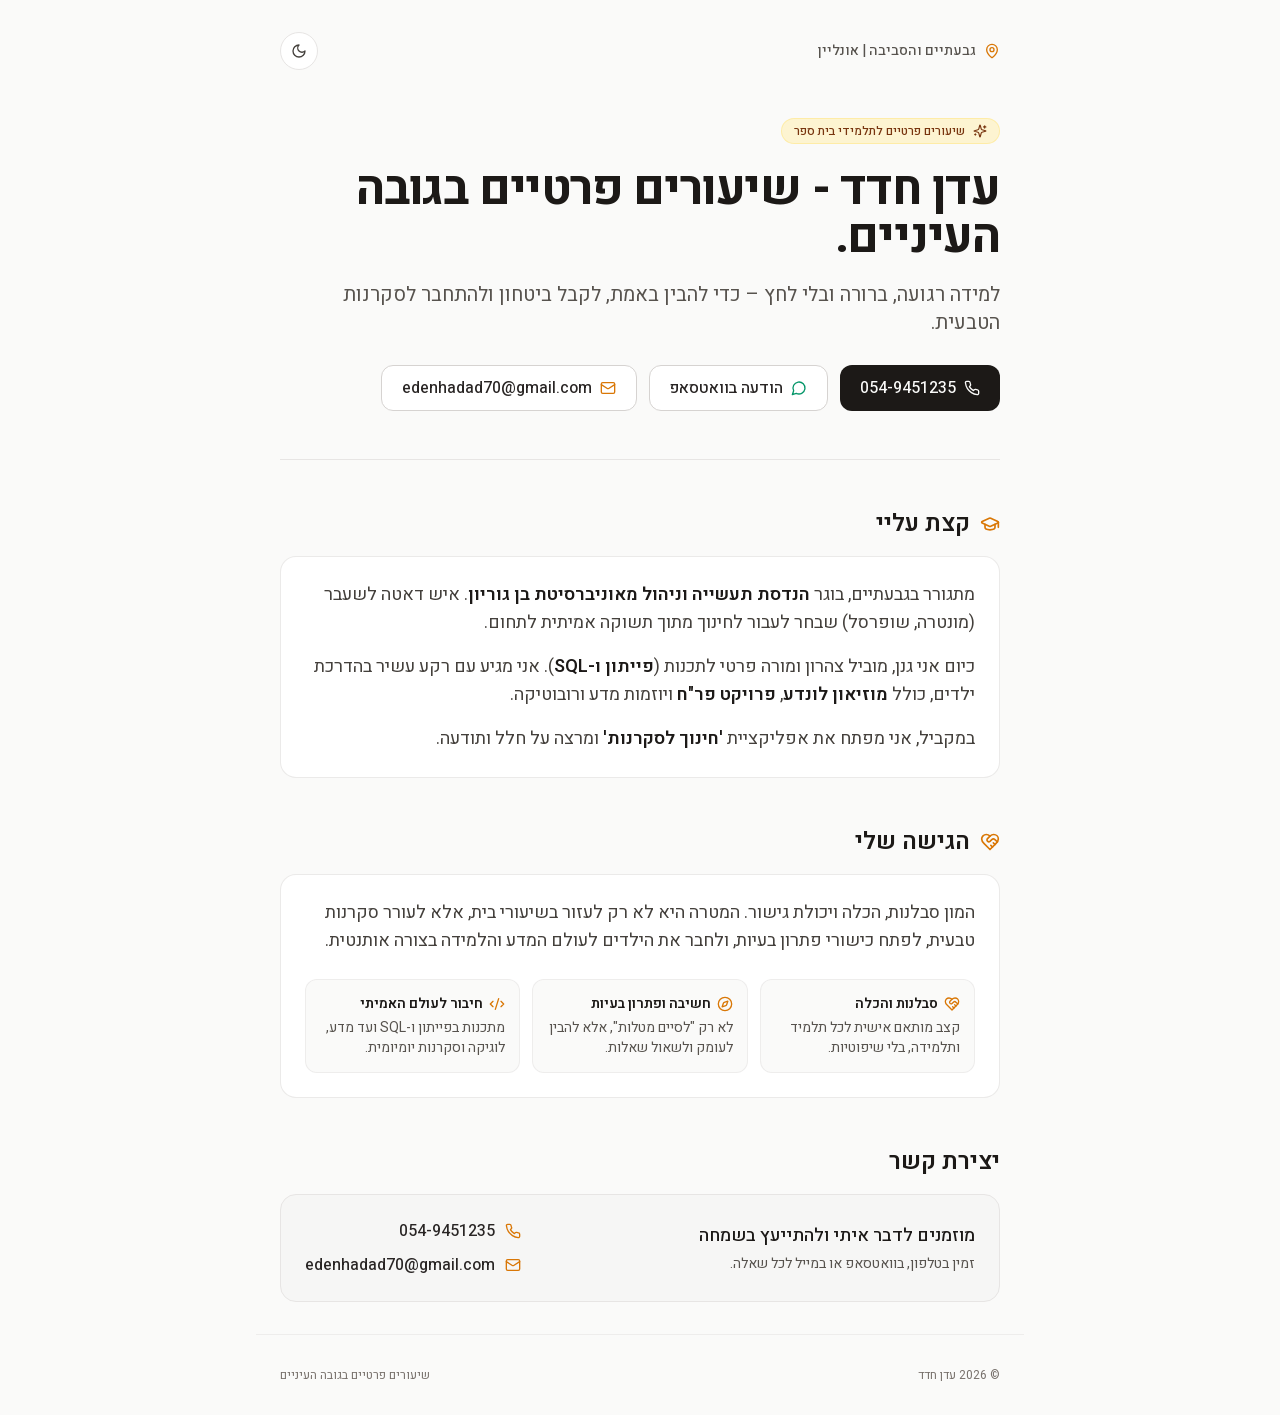
==== tutor/index.html @ b0db3e64 "Add /tutor landing page (Next.js static export)" ====
<!DOCTYPE html><!--t7VUq6gGeKQVEdgC3VIOf--><html lang="he" dir="rtl"><head><meta charSet="utf-8"/><meta name="viewport" content="width=device-width, initial-scale=1"/><link rel="stylesheet" href="/tutor/_next/static/css/bcd28d3bfe51a896.css" data-precedence="next"/><link rel="preload" as="script" fetchPriority="low" href="/tutor/_next/static/chunks/webpack-3db2ac2fe68a9051.js"/><script src="/tutor/_next/static/chunks/4bd1b696-c023c6e3521b1417.js" async=""></script><script src="/tutor/_next/static/chunks/255-ad8b42344f25699b.js" async=""></script><script src="/tutor/_next/static/chunks/main-app-fbf6844291fcf79f.js" async=""></script><script src="/tutor/_next/static/chunks/app/page-102d5945412e8c1e.js" async=""></script><title>עדן חדד - שיעורים פרטיים בגובה העיניים</title><meta name="description" content="שיעורים פרטיים לתלמידי בית ספר בגבעתיים והסביבה. תכנות (פייתון ו-SQL), מתמטיקה ומדעים - עם המון סבלנות, הכלה וחיבור לסקרנות טבעית."/><script>
              (function() {
                try {
                  var saved = localStorage.getItem('theme');
                  var prefersDark = window.matchMedia('(prefers-color-scheme: dark)').matches;
                  if (saved === 'dark' || (!saved && prefersDark)) {
                    document.documentElement.classList.add('dark');
                  } else {
                    document.documentElement.classList.remove('dark');
                  }
                } catch (e) {}
              })();
            </script><script src="/tutor/_next/static/chunks/polyfills-42372ed130431b0a.js" noModule=""></script></head><body class="__className_72557f bg-stone-50 text-stone-900 dark:bg-zinc-950 dark:text-zinc-100 antialiased transition-colors duration-200 selection:bg-amber-200 dark:selection:bg-amber-900"><div hidden=""><!--$--><!--/$--></div><div class="min-h-screen flex flex-col justify-between"><header class="w-full max-w-3xl mx-auto px-6 pt-8 pb-4 flex items-center justify-between"><div class="flex items-center gap-2 text-sm font-medium text-stone-600 dark:text-zinc-400"><svg xmlns="http://www.w3.org/2000/svg" width="24" height="24" viewBox="0 0 24 24" fill="none" stroke="currentColor" stroke-width="2" stroke-linecap="round" stroke-linejoin="round" class="lucide lucide-map-pin w-4 h-4 text-amber-600 dark:text-amber-400 shrink-0"><path d="M20 10c0 4.993-5.539 10.193-7.399 11.799a1 1 0 0 1-1.202 0C9.539 20.193 4 14.993 4 10a8 8 0 0 1 16 0"></path><circle cx="12" cy="10" r="3"></circle></svg><span>גבעתיים והסביבה | אונליין</span></div><button aria-label="החלפת ערכת נושא" class="p-2.5 rounded-full border border-stone-200 dark:border-zinc-800 bg-white dark:bg-zinc-900 text-stone-700 dark:text-zinc-300 hover:bg-stone-100 dark:hover:bg-zinc-800 transition-colors"><svg xmlns="http://www.w3.org/2000/svg" width="24" height="24" viewBox="0 0 24 24" fill="none" stroke="currentColor" stroke-width="2" stroke-linecap="round" stroke-linejoin="round" class="lucide lucide-moon w-4 h-4"><path d="M12 3a6 6 0 0 0 9 9 9 9 0 1 1-9-9Z"></path></svg></button></header><main class="w-full max-w-3xl mx-auto px-6 py-8 space-y-12"><section class="space-y-5"><div class="inline-flex items-center gap-2 px-3 py-1 rounded-full text-xs font-medium bg-amber-100/80 text-amber-900 dark:bg-amber-950/60 dark:text-amber-300 border border-amber-200/60 dark:border-amber-800/50"><svg xmlns="http://www.w3.org/2000/svg" width="24" height="24" viewBox="0 0 24 24" fill="none" stroke="currentColor" stroke-width="2" stroke-linecap="round" stroke-linejoin="round" class="lucide lucide-sparkles w-3.5 h-3.5"><path d="M9.937 15.5A2 2 0 0 0 8.5 14.063l-6.135-1.582a.5.5 0 0 1 0-.962L8.5 9.936A2 2 0 0 0 9.937 8.5l1.582-6.135a.5.5 0 0 1 .963 0L14.063 8.5A2 2 0 0 0 15.5 9.937l6.135 1.581a.5.5 0 0 1 0 .964L15.5 14.063a2 2 0 0 0-1.437 1.437l-1.582 6.135a.5.5 0 0 1-.963 0z"></path><path d="M20 3v4"></path><path d="M22 5h-4"></path><path d="M4 17v2"></path><path d="M5 18H3"></path></svg><span>שיעורים פרטיים לתלמידי בית ספר</span></div><h1 class="text-3xl sm:text-5xl font-bold tracking-tight text-stone-900 dark:text-zinc-50 leading-tight">עדן חדד - שיעורים פרטיים בגובה העיניים.</h1><p class="text-lg sm:text-xl text-stone-600 dark:text-zinc-400 leading-relaxed max-w-2xl">למידה רגועה, ברורה ובלי לחץ – כדי להבין באמת, לקבל ביטחון ולהתחבר לסקרנות הטבעית.</p><div class="pt-2 flex flex-wrap gap-3"><a href="tel:054-9451235" class="inline-flex items-center gap-2 px-5 py-2.5 rounded-xl font-medium bg-stone-900 text-stone-50 hover:bg-stone-800 dark:bg-zinc-100 dark:text-zinc-900 dark:hover:bg-white transition-colors"><svg xmlns="http://www.w3.org/2000/svg" width="24" height="24" viewBox="0 0 24 24" fill="none" stroke="currentColor" stroke-width="2" stroke-linecap="round" stroke-linejoin="round" class="lucide lucide-phone w-4 h-4"><path d="M22 16.92v3a2 2 0 0 1-2.18 2 19.79 19.79 0 0 1-8.63-3.07 19.5 19.5 0 0 1-6-6 19.79 19.79 0 0 1-3.07-8.67A2 2 0 0 1 4.11 2h3a2 2 0 0 1 2 1.72 12.84 12.84 0 0 0 .7 2.81 2 2 0 0 1-.45 2.11L8.09 9.91a16 16 0 0 0 6 6l1.27-1.27a2 2 0 0 1 2.11-.45 12.84 12.84 0 0 0 2.81.7A2 2 0 0 1 22 16.92z"></path></svg><span>054-9451235</span></a><a href="https://wa.me/972549451235" target="_blank" rel="noopener noreferrer" class="inline-flex items-center gap-2 px-5 py-2.5 rounded-xl font-medium border border-stone-300 dark:border-zinc-800 bg-white dark:bg-zinc-900 text-stone-800 dark:text-zinc-200 hover:bg-stone-100 dark:hover:bg-zinc-800/80 transition-colors"><svg xmlns="http://www.w3.org/2000/svg" width="24" height="24" viewBox="0 0 24 24" fill="none" stroke="currentColor" stroke-width="2" stroke-linecap="round" stroke-linejoin="round" class="lucide lucide-message-circle w-4 h-4 text-emerald-600 dark:text-emerald-400"><path d="M7.9 20A9 9 0 1 0 4 16.1L2 22Z"></path></svg><span>הודעה בוואטסאפ</span></a><a href="mailto:edenhadad70@gmail.com" class="inline-flex items-center gap-2 px-5 py-2.5 rounded-xl font-medium border border-stone-300 dark:border-zinc-800 bg-white dark:bg-zinc-900 text-stone-800 dark:text-zinc-200 hover:bg-stone-100 dark:hover:bg-zinc-800/80 transition-colors"><svg xmlns="http://www.w3.org/2000/svg" width="24" height="24" viewBox="0 0 24 24" fill="none" stroke="currentColor" stroke-width="2" stroke-linecap="round" stroke-linejoin="round" class="lucide lucide-mail w-4 h-4 text-amber-600 dark:text-amber-400"><rect width="20" height="16" x="2" y="4" rx="2"></rect><path d="m22 7-8.97 5.7a1.94 1.94 0 0 1-2.06 0L2 7"></path></svg><span>edenhadad70@gmail.com</span></a></div></section><hr class="border-stone-200 dark:border-zinc-800/80"/><section class="space-y-4"><h2 class="text-xl sm:text-2xl font-semibold text-stone-900 dark:text-zinc-100 flex items-center gap-2.5"><svg xmlns="http://www.w3.org/2000/svg" width="24" height="24" viewBox="0 0 24 24" fill="none" stroke="currentColor" stroke-width="2" stroke-linecap="round" stroke-linejoin="round" class="lucide lucide-graduation-cap w-5 h-5 text-amber-600 dark:text-amber-400 shrink-0"><path d="M21.42 10.922a1 1 0 0 0-.019-1.838L12.83 5.18a2 2 0 0 0-1.66 0L2.6 9.08a1 1 0 0 0 0 1.832l8.57 3.908a2 2 0 0 0 1.66 0z"></path><path d="M22 10v6"></path><path d="M6 12.5V16a6 3 0 0 0 12 0v-3.5"></path></svg><span>קצת עליי</span></h2><div class="p-6 rounded-2xl bg-white dark:bg-zinc-900/70 border border-stone-200/80 dark:border-zinc-800/80 space-y-4 text-base sm:text-lg text-stone-700 dark:text-zinc-300 leading-relaxed"><p>מתגורר בגבעתיים, בוגר<!-- --> <strong class="font-semibold text-stone-900 dark:text-zinc-100">הנדסת תעשייה וניהול מאוניברסיטת בן גוריון</strong>. איש דאטה לשעבר (מונטרה, שופרסל) שבחר לעבור לחינוך מתוך תשוקה אמיתית לתחום.</p><p>כיום אני גנן, מוביל צהרון ומורה פרטי לתכנות (<strong class="font-semibold text-stone-900 dark:text-zinc-100">פייתון ו-SQL</strong>). אני מגיע עם רקע עשיר בהדרכת ילדים, כולל<!-- --> <strong class="font-semibold text-stone-900 dark:text-zinc-100">מוזיאון לונדע</strong>,<!-- --> <strong class="font-semibold text-stone-900 dark:text-zinc-100">פרויקט פר&quot;ח</strong> <!-- -->ויוזמות מדע ורובוטיקה.</p><p>במקביל, אני מפתח את אפליקציית<!-- --> <strong class="font-semibold text-stone-900 dark:text-zinc-100">&#x27;חינוך לסקרנות&#x27;</strong> <!-- -->ומרצה על חלל ותודעה.</p></div></section><section class="space-y-4"><h2 class="text-xl sm:text-2xl font-semibold text-stone-900 dark:text-zinc-100 flex items-center gap-2.5"><svg xmlns="http://www.w3.org/2000/svg" width="24" height="24" viewBox="0 0 24 24" fill="none" stroke="currentColor" stroke-width="2" stroke-linecap="round" stroke-linejoin="round" class="lucide lucide-heart-handshake w-5 h-5 text-amber-600 dark:text-amber-400 shrink-0"><path d="M19 14c1.49-1.46 3-3.21 3-5.5A5.5 5.5 0 0 0 16.5 3c-1.76 0-3 .5-4.5 2-1.5-1.5-2.74-2-4.5-2A5.5 5.5 0 0 0 2 8.5c0 2.3 1.5 4.05 3 5.5l7 7Z"></path><path d="M12 5 9.04 7.96a2.17 2.17 0 0 0 0 3.08c.82.82 2.13.85 3 .07l2.07-1.9a2.82 2.82 0 0 1 3.79 0l2.96 2.66"></path><path d="m18 15-2-2"></path><path d="m15 18-2-2"></path></svg><span>הגישה שלי</span></h2><div class="p-6 rounded-2xl bg-white dark:bg-zinc-900/70 border border-stone-200/80 dark:border-zinc-800/80 space-y-4 text-base sm:text-lg text-stone-700 dark:text-zinc-300 leading-relaxed"><p>המון סבלנות, הכלה ויכולת גישור. המטרה היא לא רק לעזור בשיעורי בית, אלא לעורר סקרנות טבעית, לפתח כישורי פתרון בעיות, ולחבר את הילדים לעולם המדע והלמידה בצורה אותנטית.</p><div class="grid grid-cols-1 sm:grid-cols-3 gap-3 pt-2"><div class="p-3.5 rounded-xl bg-stone-50 dark:bg-zinc-950/60 border border-stone-200/60 dark:border-zinc-800/60"><div class="font-semibold text-stone-900 dark:text-zinc-100 text-sm mb-1 flex items-center gap-1.5"><svg xmlns="http://www.w3.org/2000/svg" width="24" height="24" viewBox="0 0 24 24" fill="none" stroke="currentColor" stroke-width="2" stroke-linecap="round" stroke-linejoin="round" class="lucide lucide-heart-handshake w-4 h-4 text-amber-600 dark:text-amber-400"><path d="M19 14c1.49-1.46 3-3.21 3-5.5A5.5 5.5 0 0 0 16.5 3c-1.76 0-3 .5-4.5 2-1.5-1.5-2.74-2-4.5-2A5.5 5.5 0 0 0 2 8.5c0 2.3 1.5 4.05 3 5.5l7 7Z"></path><path d="M12 5 9.04 7.96a2.17 2.17 0 0 0 0 3.08c.82.82 2.13.85 3 .07l2.07-1.9a2.82 2.82 0 0 1 3.79 0l2.96 2.66"></path><path d="m18 15-2-2"></path><path d="m15 18-2-2"></path></svg><span>סבלנות והכלה</span></div><p class="text-sm text-stone-600 dark:text-zinc-400">קצב מותאם אישית לכל תלמיד ותלמידה, בלי שיפוטיות.</p></div><div class="p-3.5 rounded-xl bg-stone-50 dark:bg-zinc-950/60 border border-stone-200/60 dark:border-zinc-800/60"><div class="font-semibold text-stone-900 dark:text-zinc-100 text-sm mb-1 flex items-center gap-1.5"><svg xmlns="http://www.w3.org/2000/svg" width="24" height="24" viewBox="0 0 24 24" fill="none" stroke="currentColor" stroke-width="2" stroke-linecap="round" stroke-linejoin="round" class="lucide lucide-compass w-4 h-4 text-amber-600 dark:text-amber-400"><path d="m16.24 7.76-1.804 5.411a2 2 0 0 1-1.265 1.265L7.76 16.24l1.804-5.411a2 2 0 0 1 1.265-1.265z"></path><circle cx="12" cy="12" r="10"></circle></svg><span>חשיבה ופתרון בעיות</span></div><p class="text-sm text-stone-600 dark:text-zinc-400">לא רק &quot;לסיים מטלות&quot;, אלא להבין לעומק ולשאול שאלות.</p></div><div class="p-3.5 rounded-xl bg-stone-50 dark:bg-zinc-950/60 border border-stone-200/60 dark:border-zinc-800/60"><div class="font-semibold text-stone-900 dark:text-zinc-100 text-sm mb-1 flex items-center gap-1.5"><svg xmlns="http://www.w3.org/2000/svg" width="24" height="24" viewBox="0 0 24 24" fill="none" stroke="currentColor" stroke-width="2" stroke-linecap="round" stroke-linejoin="round" class="lucide lucide-code-xml w-4 h-4 text-amber-600 dark:text-amber-400"><path d="m18 16 4-4-4-4"></path><path d="m6 8-4 4 4 4"></path><path d="m14.5 4-5 16"></path></svg><span>חיבור לעולם האמיתי</span></div><p class="text-sm text-stone-600 dark:text-zinc-400">מתכנות בפייתון ו-SQL ועד מדע, לוגיקה וסקרנות יומיומית.</p></div></div></div></section><section class="space-y-4"><h2 class="text-xl sm:text-2xl font-semibold text-stone-900 dark:text-zinc-100">יצירת קשר</h2><div class="p-6 rounded-2xl bg-stone-100/80 dark:bg-zinc-900 border border-stone-200 dark:border-zinc-800 flex flex-col sm:flex-row sm:items-center justify-between gap-6"><div class="space-y-1"><p class="font-medium text-stone-900 dark:text-zinc-100 text-lg">מוזמנים לדבר איתי ולהתייעץ בשמחה</p><p class="text-sm text-stone-600 dark:text-zinc-400">זמין בטלפון, בוואטסאפ או במייל לכל שאלה.</p></div><div class="flex flex-col gap-2.5 text-sm sm:text-base"><a href="tel:054-9451235" class="inline-flex items-center gap-2.5 font-medium text-stone-800 dark:text-zinc-200 hover:text-amber-600 dark:hover:text-amber-400 transition-colors"><svg xmlns="http://www.w3.org/2000/svg" width="24" height="24" viewBox="0 0 24 24" fill="none" stroke="currentColor" stroke-width="2" stroke-linecap="round" stroke-linejoin="round" class="lucide lucide-phone w-4 h-4 text-amber-600 dark:text-amber-400 shrink-0"><path d="M22 16.92v3a2 2 0 0 1-2.18 2 19.79 19.79 0 0 1-8.63-3.07 19.5 19.5 0 0 1-6-6 19.79 19.79 0 0 1-3.07-8.67A2 2 0 0 1 4.11 2h3a2 2 0 0 1 2 1.72 12.84 12.84 0 0 0 .7 2.81 2 2 0 0 1-.45 2.11L8.09 9.91a16 16 0 0 0 6 6l1.27-1.27a2 2 0 0 1 2.11-.45 12.84 12.84 0 0 0 2.81.7A2 2 0 0 1 22 16.92z"></path></svg><span dir="ltr">054-9451235</span></a><a href="mailto:edenhadad70@gmail.com" class="inline-flex items-center gap-2.5 font-medium text-stone-800 dark:text-zinc-200 hover:text-amber-600 dark:hover:text-amber-400 transition-colors"><svg xmlns="http://www.w3.org/2000/svg" width="24" height="24" viewBox="0 0 24 24" fill="none" stroke="currentColor" stroke-width="2" stroke-linecap="round" stroke-linejoin="round" class="lucide lucide-mail w-4 h-4 text-amber-600 dark:text-amber-400 shrink-0"><rect width="20" height="16" x="2" y="4" rx="2"></rect><path d="m22 7-8.97 5.7a1.94 1.94 0 0 1-2.06 0L2 7"></path></svg><span dir="ltr">edenhadad70@gmail.com</span></a></div></div></section></main><footer class="w-full max-w-3xl mx-auto px-6 py-8 text-xs text-stone-500 dark:text-zinc-500 flex items-center justify-between border-t border-stone-200/60 dark:border-zinc-900"><span>© <!-- -->2026<!-- --> עדן חדד</span><span>שיעורים פרטיים בגובה העיניים</span></footer></div><!--$--><!--/$--><script src="/tutor/_next/static/chunks/webpack-3db2ac2fe68a9051.js" id="_R_" async=""></script><script>(self.__next_f=self.__next_f||[]).push([0])</script><script>self.__next_f.push([1,"1:\"$Sreact.fragment\"\n2:I[9766,[],\"\"]\n3:I[8924,[],\"\"]\n4:I[1959,[],\"ClientPageRoot\"]\n5:I[7536,[\"974\",\"static/chunks/app/page-102d5945412e8c1e.js\"],\"default\"]\n8:I[4431,[],\"OutletBoundary\"]\na:I[5278,[],\"AsyncMetadataOutlet\"]\nc:I[4431,[],\"ViewportBoundary\"]\ne:I[4431,[],\"MetadataBoundary\"]\nf:\"$Sreact.suspense\"\n11:I[7150,[],\"\"]\n:HL[\"/tutor/_next/static/css/bcd28d3bfe51a896.css\",\"style\"]\n"])</script><script>self.__next_f.push([1,"0:{\"P\":null,\"b\":\"t7VUq6gGeKQVEdgC3VIOf\",\"p\":\"/tutor\",\"c\":[\"\",\"\"],\"i\":false,\"f\":[[[\"\",{\"children\":[\"__PAGE__\",{}]},\"$undefined\",\"$undefined\",true],[\"\",[\"$\",\"$1\",\"c\",{\"children\":[[[\"$\",\"link\",\"0\",{\"rel\":\"stylesheet\",\"href\":\"/tutor/_next/static/css/bcd28d3bfe51a896.css\",\"precedence\":\"next\",\"crossOrigin\":\"$undefined\",\"nonce\":\"$undefined\"}]],[\"$\",\"html\",null,{\"lang\":\"he\",\"dir\":\"rtl\",\"suppressHydrationWarning\":true,\"children\":[[\"$\",\"head\",null,{\"children\":[\"$\",\"script\",null,{\"dangerouslySetInnerHTML\":{\"__html\":\"\\n              (function() {\\n                try {\\n                  var saved = localStorage.getItem('theme');\\n                  var prefersDark = window.matchMedia('(prefers-color-scheme: dark)').matches;\\n                  if (saved === 'dark' || (!saved \u0026\u0026 prefersDark)) {\\n                    document.documentElement.classList.add('dark');\\n                  } else {\\n                    document.documentElement.classList.remove('dark');\\n                  }\\n                } catch (e) {}\\n              })();\\n            \"}}]}],[\"$\",\"body\",null,{\"className\":\"__className_72557f bg-stone-50 text-stone-900 dark:bg-zinc-950 dark:text-zinc-100 antialiased transition-colors duration-200 selection:bg-amber-200 dark:selection:bg-amber-900\",\"children\":[\"$\",\"$L2\",null,{\"parallelRouterKey\":\"children\",\"error\":\"$undefined\",\"errorStyles\":\"$undefined\",\"errorScripts\":\"$undefined\",\"template\":[\"$\",\"$L3\",null,{}],\"templateStyles\":\"$undefined\",\"templateScripts\":\"$undefined\",\"notFound\":[[[\"$\",\"title\",null,{\"children\":\"404: This page could not be found.\"}],[\"$\",\"div\",null,{\"style\":{\"fontFamily\":\"system-ui,\\\"Segoe UI\\\",Roboto,Helvetica,Arial,sans-serif,\\\"Apple Color Emoji\\\",\\\"Segoe UI Emoji\\\"\",\"height\":\"100vh\",\"textAlign\":\"center\",\"display\":\"flex\",\"flexDirection\":\"column\",\"alignItems\":\"center\",\"justifyContent\":\"center\"},\"children\":[\"$\",\"div\",null,{\"children\":[[\"$\",\"style\",null,{\"dangerouslySetInnerHTML\":{\"__html\":\"body{color:#000;background:#fff;margin:0}.next-error-h1{border-right:1px solid rgba(0,0,0,.3)}@media (prefers-color-scheme:dark){body{color:#fff;background:#000}.next-error-h1{border-right:1px solid rgba(255,255,255,.3)}}\"}}],[\"$\",\"h1\",null,{\"className\":\"next-error-h1\",\"style\":{\"display\":\"inline-block\",\"margin\":\"0 20px 0 0\",\"padding\":\"0 23px 0 0\",\"fontSize\":24,\"fontWeight\":500,\"verticalAlign\":\"top\",\"lineHeight\":\"49px\"},\"children\":404}],[\"$\",\"div\",null,{\"style\":{\"display\":\"inline-block\"},\"children\":[\"$\",\"h2\",null,{\"style\":{\"fontSize\":14,\"fontWeight\":400,\"lineHeight\":\"49px\",\"margin\":0},\"children\":\"This page could not be found.\"}]}]]}]}]],[]],\"forbidden\":\"$undefined\",\"unauthorized\":\"$undefined\"}]}]]}]]}],{\"children\":[\"__PAGE__\",[\"$\",\"$1\",\"c\",{\"children\":[[\"$\",\"$L4\",null,{\"Component\":\"$5\",\"searchParams\":{},\"params\":{},\"promises\":[\"$@6\",\"$@7\"]}],null,[\"$\",\"$L8\",null,{\"children\":[\"$L9\",[\"$\",\"$La\",null,{\"promise\":\"$@b\"}]]}]]}],{},null,false]},null,false],[\"$\",\"$1\",\"h\",{\"children\":[null,[[\"$\",\"$Lc\",null,{\"children\":\"$Ld\"}],null],[\"$\",\"$Le\",null,{\"children\":[\"$\",\"div\",null,{\"hidden\":true,\"children\":[\"$\",\"$f\",null,{\"fallback\":null,\"children\":\"$L10\"}]}]}]]}],false]],\"m\":\"$undefined\",\"G\":[\"$11\",[]],\"s\":false,\"S\":true}\n"])</script><script>self.__next_f.push([1,"6:{}\n7:\"$0:f:0:1:2:children:1:props:children:0:props:params\"\n"])</script><script>self.__next_f.push([1,"d:[[\"$\",\"meta\",\"0\",{\"charSet\":\"utf-8\"}],[\"$\",\"meta\",\"1\",{\"name\":\"viewport\",\"content\":\"width=device-width, initial-scale=1\"}]]\n9:null\n"])</script><script>self.__next_f.push([1,"b:{\"metadata\":[[\"$\",\"title\",\"0\",{\"children\":\"עדן חדד - שיעורים פרטיים בגובה העיניים\"}],[\"$\",\"meta\",\"1\",{\"name\":\"description\",\"content\":\"שיעורים פרטיים לתלמידי בית ספר בגבעתיים והסביבה. תכנות (פייתון ו-SQL), מתמטיקה ומדעים - עם המון סבלנות, הכלה וחיבור לסקרנות טבעית.\"}]],\"error\":null,\"digest\":\"$undefined\"}\n"])</script><script>self.__next_f.push([1,"10:\"$b:metadata\"\n"])</script></body></html>
---- tutor/_next/static/css/bcd28d3bfe51a896.css ----
@font-face{font-family:Heebo;font-style:normal;font-weight:400;font-display:swap;src:url(/tutor/_next/static/media/d2e3c073bbb3955e-s.p.woff2) format("woff2");unicode-range:u+0307-0308,u+0590-05ff,u+200c-2010,u+20aa,u+25cc,u+fb1d-fb4f}@font-face{font-family:Heebo;font-style:normal;font-weight:400;font-display:swap;src:url(/tutor/_next/static/media/806aa40678b0153b-s.woff2) format("woff2");unicode-range:u+0302-0303,u+0305,u+0307-0308,u+0310,u+0312,u+0315,u+031a,u+0326-0327,u+032c,u+032f-0330,u+0332-0333,u+0338,u+033a,u+0346,u+034d,u+0391-03a1,u+03a3-03a9,u+03b1-03c9,u+03d1,u+03d5-03d6,u+03f0-03f1,u+03f4-03f5,u+2016-2017,u+2034-2038,u+203c,u+2040,u+2043,u+2047,u+2050,u+2057,u+205f,u+2070-2071,u+2074-209f,u+20d0-20dc,u+20e1,u+20e5-20ef,u+2100-2112,u+2114-2115,u+2117-2121,u+2123-214f,u+2190,u+2192,u+2194-21ae,u+21b0-21e5,u+21f1-21f2,u+21f4-2211,u+2213-2214,u+2216-22ff,u+2308-230b,u+2310,u+2319,u+231c-2321,u+2336-237a,u+237c,u+2395,u+239b-23b7,u+23d0,u+23dc-23e1,u+2474-2475,u+25af,u+25b3,u+25b7,u+25bd,u+25c1,u+25ca,u+25cc,u+25fb,u+266d-266f,u+27c0-27ff,u+2900-2aff,u+2b0e-2b11,u+2b30-2b4c,u+2bfe,u+3030,u+ff5b,u+ff5d,u+1d400-1d7ff,u+1ee??}@font-face{font-family:Heebo;font-style:normal;font-weight:400;font-display:swap;src:url(/tutor/_next/static/media/70b9b96e99f02a56-s.woff2) format("woff2");unicode-range:u+0001-000c,u+000e-001f,u+007f-009f,u+20dd-20e0,u+20e2-20e4,u+2150-218f,u+2190,u+2192,u+2194-2199,u+21af,u+21e6-21f0,u+21f3,u+2218-2219,u+2299,u+22c4-22c6,u+2300-243f,u+2440-244a,u+2460-24ff,u+25a0-27bf,u+28??,u+2921-2922,u+2981,u+29bf,u+29eb,u+2b??,u+4dc0-4dff,u+fff9-fffb,u+10140-1018e,u+10190-1019c,u+101a0,u+101d0-101fd,u+102e0-102fb,u+10e60-10e7e,u+1d2c0-1d2d3,u+1d2e0-1d37f,u+1f0??,u+1f100-1f1ae,u+1f1e6-1f1ff,u+1f30d-1f30f,u+1f315,u+1f31c,u+1f31e,u+1f320-1f32c,u+1f336,u+1f378,u+1f37d,u+1f382,u+1f393-1f39f,u+1f3a7-1f3a8,u+1f3ac-1f3af,u+1f3c2,u+1f3c4-1f3c6,u+1f3ca-1f3ce,u+1f3d4-1f3e0,u+1f3ed,u+1f3f1-1f3f3,u+1f3f5-1f3f7,u+1f408,u+1f415,u+1f41f,u+1f426,u+1f43f,u+1f441-1f442,u+1f444,u+1f446-1f449,u+1f44c-1f44e,u+1f453,u+1f46a,u+1f47d,u+1f4a3,u+1f4b0,u+1f4b3,u+1f4b9,u+1f4bb,u+1f4bf,u+1f4c8-1f4cb,u+1f4d6,u+1f4da,u+1f4df,u+1f4e3-1f4e6,u+1f4ea-1f4ed,u+1f4f7,u+1f4f9-1f4fb,u+1f4fd-1f4fe,u+1f503,u+1f507-1f50b,u+1f50d,u+1f512-1f513,u+1f53e-1f54a,u+1f54f-1f5fa,u+1f610,u+1f650-1f67f,u+1f687,u+1f68d,u+1f691,u+1f694,u+1f698,u+1f6ad,u+1f6b2,u+1f6b9-1f6ba,u+1f6bc,u+1f6c6-1f6cf,u+1f6d3-1f6d7,u+1f6e0-1f6ea,u+1f6f0-1f6f3,u+1f6f7-1f6fc,u+1f700-1f80b,u+1f810-1f847,u+1f850-1f859,u+1f860-1f887,u+1f890-1f8ad,u+1f8b0-1f8bb,u+1f8c0-1f8c1,u+1f8d0-1f8d8,u+1f900-1f90b,u+1f93b,u+1f946,u+1f984,u+1f996,u+1f9e9,u+1fa00-1fa6f,u+1fa70-1fa7c,u+1fa80-1fac6,u+1fac8,u+1facc-1fadd,u+1fadf-1faeb,u+1faef-1fafa,u+1fb??}@font-face{font-family:Heebo;font-style:normal;font-weight:400;font-display:swap;src:url(/tutor/_next/static/media/1ac0814e481b39bc-s.woff2) format("woff2");unicode-range:u+0100-02ba,u+02bd-02c5,u+02c7-02cc,u+02ce-02d7,u+02dd-02ff,u+0304,u+0308,u+0329,u+1d00-1dbf,u+1e00-1e9f,u+1ef2-1eff,u+2020,u+20a0-20ab,u+20ad-20c4,u+2113,u+2c60-2c7f,u+a720-a7ff}@font-face{font-family:Heebo;font-style:normal;font-weight:400;font-display:swap;src:url(/tutor/_next/static/media/ec516af01d950ed6-s.p.woff2) format("woff2");unicode-range:u+00??,u+0131,u+0152-0153,u+02bb-02bc,u+02c6,u+02da,u+02dc,u+0304,u+0308,u+0329,u+2000-206f,u+20ac,u+2122,u+2191,u+2193,u+2212,u+2215,u+feff,u+fffd}@font-face{font-family:Heebo;font-style:normal;font-weight:500;font-display:swap;src:url(/tutor/_next/static/media/d2e3c073bbb3955e-s.p.woff2) format("woff2");unicode-range:u+0307-0308,u+0590-05ff,u+200c-2010,u+20aa,u+25cc,u+fb1d-fb4f}@font-face{font-family:Heebo;font-style:normal;font-weight:500;font-display:swap;src:url(/tutor/_next/static/media/806aa40678b0153b-s.woff2) format("woff2");unicode-range:u+0302-0303,u+0305,u+0307-0308,u+0310,u+0312,u+0315,u+031a,u+0326-0327,u+032c,u+032f-0330,u+0332-0333,u+0338,u+033a,u+0346,u+034d,u+0391-03a1,u+03a3-03a9,u+03b1-03c9,u+03d1,u+03d5-03d6,u+03f0-03f1,u+03f4-03f5,u+2016-2017,u+2034-2038,u+203c,u+2040,u+2043,u+2047,u+2050,u+2057,u+205f,u+2070-2071,u+2074-209f,u+20d0-20dc,u+20e1,u+20e5-20ef,u+2100-2112,u+2114-2115,u+2117-2121,u+2123-214f,u+2190,u+2192,u+2194-21ae,u+21b0-21e5,u+21f1-21f2,u+21f4-2211,u+2213-2214,u+2216-22ff,u+2308-230b,u+2310,u+2319,u+231c-2321,u+2336-237a,u+237c,u+2395,u+239b-23b7,u+23d0,u+23dc-23e1,u+2474-2475,u+25af,u+25b3,u+25b7,u+25bd,u+25c1,u+25ca,u+25cc,u+25fb,u+266d-266f,u+27c0-27ff,u+2900-2aff,u+2b0e-2b11,u+2b30-2b4c,u+2bfe,u+3030,u+ff5b,u+ff5d,u+1d400-1d7ff,u+1ee??}@font-face{font-family:Heebo;font-style:normal;font-weight:500;font-display:swap;src:url(/tutor/_next/static/media/70b9b96e99f02a56-s.woff2) format("woff2");unicode-range:u+0001-000c,u+000e-001f,u+007f-009f,u+20dd-20e0,u+20e2-20e4,u+2150-218f,u+2190,u+2192,u+2194-2199,u+21af,u+21e6-21f0,u+21f3,u+2218-2219,u+2299,u+22c4-22c6,u+2300-243f,u+2440-244a,u+2460-24ff,u+25a0-27bf,u+28??,u+2921-2922,u+2981,u+29bf,u+29eb,u+2b??,u+4dc0-4dff,u+fff9-fffb,u+10140-1018e,u+10190-1019c,u+101a0,u+101d0-101fd,u+102e0-102fb,u+10e60-10e7e,u+1d2c0-1d2d3,u+1d2e0-1d37f,u+1f0??,u+1f100-1f1ae,u+1f1e6-1f1ff,u+1f30d-1f30f,u+1f315,u+1f31c,u+1f31e,u+1f320-1f32c,u+1f336,u+1f378,u+1f37d,u+1f382,u+1f393-1f39f,u+1f3a7-1f3a8,u+1f3ac-1f3af,u+1f3c2,u+1f3c4-1f3c6,u+1f3ca-1f3ce,u+1f3d4-1f3e0,u+1f3ed,u+1f3f1-1f3f3,u+1f3f5-1f3f7,u+1f408,u+1f415,u+1f41f,u+1f426,u+1f43f,u+1f441-1f442,u+1f444,u+1f446-1f449,u+1f44c-1f44e,u+1f453,u+1f46a,u+1f47d,u+1f4a3,u+1f4b0,u+1f4b3,u+1f4b9,u+1f4bb,u+1f4bf,u+1f4c8-1f4cb,u+1f4d6,u+1f4da,u+1f4df,u+1f4e3-1f4e6,u+1f4ea-1f4ed,u+1f4f7,u+1f4f9-1f4fb,u+1f4fd-1f4fe,u+1f503,u+1f507-1f50b,u+1f50d,u+1f512-1f513,u+1f53e-1f54a,u+1f54f-1f5fa,u+1f610,u+1f650-1f67f,u+1f687,u+1f68d,u+1f691,u+1f694,u+1f698,u+1f6ad,u+1f6b2,u+1f6b9-1f6ba,u+1f6bc,u+1f6c6-1f6cf,u+1f6d3-1f6d7,u+1f6e0-1f6ea,u+1f6f0-1f6f3,u+1f6f7-1f6fc,u+1f700-1f80b,u+1f810-1f847,u+1f850-1f859,u+1f860-1f887,u+1f890-1f8ad,u+1f8b0-1f8bb,u+1f8c0-1f8c1,u+1f8d0-1f8d8,u+1f900-1f90b,u+1f93b,u+1f946,u+1f984,u+1f996,u+1f9e9,u+1fa00-1fa6f,u+1fa70-1fa7c,u+1fa80-1fac6,u+1fac8,u+1facc-1fadd,u+1fadf-1faeb,u+1faef-1fafa,u+1fb??}@font-face{font-family:Heebo;font-style:normal;font-weight:500;font-display:swap;src:url(/tutor/_next/static/media/1ac0814e481b39bc-s.woff2) format("woff2");unicode-range:u+0100-02ba,u+02bd-02c5,u+02c7-02cc,u+02ce-02d7,u+02dd-02ff,u+0304,u+0308,u+0329,u+1d00-1dbf,u+1e00-1e9f,u+1ef2-1eff,u+2020,u+20a0-20ab,u+20ad-20c4,u+2113,u+2c60-2c7f,u+a720-a7ff}@font-face{font-family:Heebo;font-style:normal;font-weight:500;font-display:swap;src:url(/tutor/_next/static/media/ec516af01d950ed6-s.p.woff2) format("woff2");unicode-range:u+00??,u+0131,u+0152-0153,u+02bb-02bc,u+02c6,u+02da,u+02dc,u+0304,u+0308,u+0329,u+2000-206f,u+20ac,u+2122,u+2191,u+2193,u+2212,u+2215,u+feff,u+fffd}@font-face{font-family:Heebo;font-style:normal;font-weight:600;font-display:swap;src:url(/tutor/_next/static/media/d2e3c073bbb3955e-s.p.woff2) format("woff2");unicode-range:u+0307-0308,u+0590-05ff,u+200c-2010,u+20aa,u+25cc,u+fb1d-fb4f}@font-face{font-family:Heebo;font-style:normal;font-weight:600;font-display:swap;src:url(/tutor/_next/static/media/806aa40678b0153b-s.woff2) format("woff2");unicode-range:u+0302-0303,u+0305,u+0307-0308,u+0310,u+0312,u+0315,u+031a,u+0326-0327,u+032c,u+032f-0330,u+0332-0333,u+0338,u+033a,u+0346,u+034d,u+0391-03a1,u+03a3-03a9,u+03b1-03c9,u+03d1,u+03d5-03d6,u+03f0-03f1,u+03f4-03f5,u+2016-2017,u+2034-2038,u+203c,u+2040,u+2043,u+2047,u+2050,u+2057,u+205f,u+2070-2071,u+2074-209f,u+20d0-20dc,u+20e1,u+20e5-20ef,u+2100-2112,u+2114-2115,u+2117-2121,u+2123-214f,u+2190,u+2192,u+2194-21ae,u+21b0-21e5,u+21f1-21f2,u+21f4-2211,u+2213-2214,u+2216-22ff,u+2308-230b,u+2310,u+2319,u+231c-2321,u+2336-237a,u+237c,u+2395,u+239b-23b7,u+23d0,u+23dc-23e1,u+2474-2475,u+25af,u+25b3,u+25b7,u+25bd,u+25c1,u+25ca,u+25cc,u+25fb,u+266d-266f,u+27c0-27ff,u+2900-2aff,u+2b0e-2b11,u+2b30-2b4c,u+2bfe,u+3030,u+ff5b,u+ff5d,u+1d400-1d7ff,u+1ee??}@font-face{font-family:Heebo;font-style:normal;font-weight:600;font-display:swap;src:url(/tutor/_next/static/media/70b9b96e99f02a56-s.woff2) format("woff2");unicode-range:u+0001-000c,u+000e-001f,u+007f-009f,u+20dd-20e0,u+20e2-20e4,u+2150-218f,u+2190,u+2192,u+2194-2199,u+21af,u+21e6-21f0,u+21f3,u+2218-2219,u+2299,u+22c4-22c6,u+2300-243f,u+2440-244a,u+2460-24ff,u+25a0-27bf,u+28??,u+2921-2922,u+2981,u+29bf,u+29eb,u+2b??,u+4dc0-4dff,u+fff9-fffb,u+10140-1018e,u+10190-1019c,u+101a0,u+101d0-101fd,u+102e0-102fb,u+10e60-10e7e,u+1d2c0-1d2d3,u+1d2e0-1d37f,u+1f0??,u+1f100-1f1ae,u+1f1e6-1f1ff,u+1f30d-1f30f,u+1f315,u+1f31c,u+1f31e,u+1f320-1f32c,u+1f336,u+1f378,u+1f37d,u+1f382,u+1f393-1f39f,u+1f3a7-1f3a8,u+1f3ac-1f3af,u+1f3c2,u+1f3c4-1f3c6,u+1f3ca-1f3ce,u+1f3d4-1f3e0,u+1f3ed,u+1f3f1-1f3f3,u+1f3f5-1f3f7,u+1f408,u+1f415,u+1f41f,u+1f426,u+1f43f,u+1f441-1f442,u+1f444,u+1f446-1f449,u+1f44c-1f44e,u+1f453,u+1f46a,u+1f47d,u+1f4a3,u+1f4b0,u+1f4b3,u+1f4b9,u+1f4bb,u+1f4bf,u+1f4c8-1f4cb,u+1f4d6,u+1f4da,u+1f4df,u+1f4e3-1f4e6,u+1f4ea-1f4ed,u+1f4f7,u+1f4f9-1f4fb,u+1f4fd-1f4fe,u+1f503,u+1f507-1f50b,u+1f50d,u+1f512-1f513,u+1f53e-1f54a,u+1f54f-1f5fa,u+1f610,u+1f650-1f67f,u+1f687,u+1f68d,u+1f691,u+1f694,u+1f698,u+1f6ad,u+1f6b2,u+1f6b9-1f6ba,u+1f6bc,u+1f6c6-1f6cf,u+1f6d3-1f6d7,u+1f6e0-1f6ea,u+1f6f0-1f6f3,u+1f6f7-1f6fc,u+1f700-1f80b,u+1f810-1f847,u+1f850-1f859,u+1f860-1f887,u+1f890-1f8ad,u+1f8b0-1f8bb,u+1f8c0-1f8c1,u+1f8d0-1f8d8,u+1f900-1f90b,u+1f93b,u+1f946,u+1f984,u+1f996,u+1f9e9,u+1fa00-1fa6f,u+1fa70-1fa7c,u+1fa80-1fac6,u+1fac8,u+1facc-1fadd,u+1fadf-1faeb,u+1faef-1fafa,u+1fb??}@font-face{font-family:Heebo;font-style:normal;font-weight:600;font-display:swap;src:url(/tutor/_next/static/media/1ac0814e481b39bc-s.woff2) format("woff2");unicode-range:u+0100-02ba,u+02bd-02c5,u+02c7-02cc,u+02ce-02d7,u+02dd-02ff,u+0304,u+0308,u+0329,u+1d00-1dbf,u+1e00-1e9f,u+1ef2-1eff,u+2020,u+20a0-20ab,u+20ad-20c4,u+2113,u+2c60-2c7f,u+a720-a7ff}@font-face{font-family:Heebo;font-style:normal;font-weight:600;font-display:swap;src:url(/tutor/_next/static/media/ec516af01d950ed6-s.p.woff2) format("woff2");unicode-range:u+00??,u+0131,u+0152-0153,u+02bb-02bc,u+02c6,u+02da,u+02dc,u+0304,u+0308,u+0329,u+2000-206f,u+20ac,u+2122,u+2191,u+2193,u+2212,u+2215,u+feff,u+fffd}@font-face{font-family:Heebo;font-style:normal;font-weight:700;font-display:swap;src:url(/tutor/_next/static/media/d2e3c073bbb3955e-s.p.woff2) format("woff2");unicode-range:u+0307-0308,u+0590-05ff,u+200c-2010,u+20aa,u+25cc,u+fb1d-fb4f}@font-face{font-family:Heebo;font-style:normal;font-weight:700;font-display:swap;src:url(/tutor/_next/static/media/806aa40678b0153b-s.woff2) format("woff2");unicode-range:u+0302-0303,u+0305,u+0307-0308,u+0310,u+0312,u+0315,u+031a,u+0326-0327,u+032c,u+032f-0330,u+0332-0333,u+0338,u+033a,u+0346,u+034d,u+0391-03a1,u+03a3-03a9,u+03b1-03c9,u+03d1,u+03d5-03d6,u+03f0-03f1,u+03f4-03f5,u+2016-2017,u+2034-2038,u+203c,u+2040,u+2043,u+2047,u+2050,u+2057,u+205f,u+2070-2071,u+2074-209f,u+20d0-20dc,u+20e1,u+20e5-20ef,u+2100-2112,u+2114-2115,u+2117-2121,u+2123-214f,u+2190,u+2192,u+2194-21ae,u+21b0-21e5,u+21f1-21f2,u+21f4-2211,u+2213-2214,u+2216-22ff,u+2308-230b,u+2310,u+2319,u+231c-2321,u+2336-237a,u+237c,u+2395,u+239b-23b7,u+23d0,u+23dc-23e1,u+2474-2475,u+25af,u+25b3,u+25b7,u+25bd,u+25c1,u+25ca,u+25cc,u+25fb,u+266d-266f,u+27c0-27ff,u+2900-2aff,u+2b0e-2b11,u+2b30-2b4c,u+2bfe,u+3030,u+ff5b,u+ff5d,u+1d400-1d7ff,u+1ee??}@font-face{font-family:Heebo;font-style:normal;font-weight:700;font-display:swap;src:url(/tutor/_next/static/media/70b9b96e99f02a56-s.woff2) format("woff2");unicode-range:u+0001-000c,u+000e-001f,u+007f-009f,u+20dd-20e0,u+20e2-20e4,u+2150-218f,u+2190,u+2192,u+2194-2199,u+21af,u+21e6-21f0,u+21f3,u+2218-2219,u+2299,u+22c4-22c6,u+2300-243f,u+2440-244a,u+2460-24ff,u+25a0-27bf,u+28??,u+2921-2922,u+2981,u+29bf,u+29eb,u+2b??,u+4dc0-4dff,u+fff9-fffb,u+10140-1018e,u+10190-1019c,u+101a0,u+101d0-101fd,u+102e0-102fb,u+10e60-10e7e,u+1d2c0-1d2d3,u+1d2e0-1d37f,u+1f0??,u+1f100-1f1ae,u+1f1e6-1f1ff,u+1f30d-1f30f,u+1f315,u+1f31c,u+1f31e,u+1f320-1f32c,u+1f336,u+1f378,u+1f37d,u+1f382,u+1f393-1f39f,u+1f3a7-1f3a8,u+1f3ac-1f3af,u+1f3c2,u+1f3c4-1f3c6,u+1f3ca-1f3ce,u+1f3d4-1f3e0,u+1f3ed,u+1f3f1-1f3f3,u+1f3f5-1f3f7,u+1f408,u+1f415,u+1f41f,u+1f426,u+1f43f,u+1f441-1f442,u+1f444,u+1f446-1f449,u+1f44c-1f44e,u+1f453,u+1f46a,u+1f47d,u+1f4a3,u+1f4b0,u+1f4b3,u+1f4b9,u+1f4bb,u+1f4bf,u+1f4c8-1f4cb,u+1f4d6,u+1f4da,u+1f4df,u+1f4e3-1f4e6,u+1f4ea-1f4ed,u+1f4f7,u+1f4f9-1f4fb,u+1f4fd-1f4fe,u+1f503,u+1f507-1f50b,u+1f50d,u+1f512-1f513,u+1f53e-1f54a,u+1f54f-1f5fa,u+1f610,u+1f650-1f67f,u+1f687,u+1f68d,u+1f691,u+1f694,u+1f698,u+1f6ad,u+1f6b2,u+1f6b9-1f6ba,u+1f6bc,u+1f6c6-1f6cf,u+1f6d3-1f6d7,u+1f6e0-1f6ea,u+1f6f0-1f6f3,u+1f6f7-1f6fc,u+1f700-1f80b,u+1f810-1f847,u+1f850-1f859,u+1f860-1f887,u+1f890-1f8ad,u+1f8b0-1f8bb,u+1f8c0-1f8c1,u+1f8d0-1f8d8,u+1f900-1f90b,u+1f93b,u+1f946,u+1f984,u+1f996,u+1f9e9,u+1fa00-1fa6f,u+1fa70-1fa7c,u+1fa80-1fac6,u+1fac8,u+1facc-1fadd,u+1fadf-1faeb,u+1faef-1fafa,u+1fb??}@font-face{font-family:Heebo;font-style:normal;font-weight:700;font-display:swap;src:url(/tutor/_next/static/media/1ac0814e481b39bc-s.woff2) format("woff2");unicode-range:u+0100-02ba,u+02bd-02c5,u+02c7-02cc,u+02ce-02d7,u+02dd-02ff,u+0304,u+0308,u+0329,u+1d00-1dbf,u+1e00-1e9f,u+1ef2-1eff,u+2020,u+20a0-20ab,u+20ad-20c4,u+2113,u+2c60-2c7f,u+a720-a7ff}@font-face{font-family:Heebo;font-style:normal;font-weight:700;font-display:swap;src:url(/tutor/_next/static/media/ec516af01d950ed6-s.p.woff2) format("woff2");unicode-range:u+00??,u+0131,u+0152-0153,u+02bb-02bc,u+02c6,u+02da,u+02dc,u+0304,u+0308,u+0329,u+2000-206f,u+20ac,u+2122,u+2191,u+2193,u+2212,u+2215,u+feff,u+fffd}@font-face{font-family:Heebo Fallback;src:local("Arial");ascent-override:104.90%;descent-override:42.14%;line-gap-override:0.00%;size-adjust:99.89%}.__className_72557f{font-family:Heebo,Heebo Fallback;font-style:normal}*,:after,:before{--tw-border-spacing-x:0;--tw-border-spacing-y:0;--tw-translate-x:0;--tw-translate-y:0;--tw-rotate:0;--tw-skew-x:0;--tw-skew-y:0;--tw-scale-x:1;--tw-scale-y:1;--tw-pan-x: ;--tw-pan-y: ;--tw-pinch-zoom: ;--tw-scroll-snap-strictness:proximity;--tw-gradient-from-position: ;--tw-gradient-via-position: ;--tw-gradient-to-position: ;--tw-ordinal: ;--tw-slashed-zero: ;--tw-numeric-figure: ;--tw-numeric-spacing: ;--tw-numeric-fraction: ;--tw-ring-inset: ;--tw-ring-offset-width:0px;--tw-ring-offset-color:#fff;--tw-ring-color:rgb(59 130 246/0.5);--tw-ring-offset-shadow:0 0 #0000;--tw-ring-shadow:0 0 #0000;--tw-shadow:0 0 #0000;--tw-shadow-colored:0 0 #0000;--tw-blur: ;--tw-brightness: ;--tw-contrast: ;--tw-grayscale: ;--tw-hue-rotate: ;--tw-invert: ;--tw-saturate: ;--tw-sepia: ;--tw-drop-shadow: ;--tw-backdrop-blur: ;--tw-backdrop-brightness: ;--tw-backdrop-contrast: ;--tw-backdrop-grayscale: ;--tw-backdrop-hue-rotate: ;--tw-backdrop-invert: ;--tw-backdrop-opacity: ;--tw-backdrop-saturate: ;--tw-backdrop-sepia: ;--tw-contain-size: ;--tw-contain-layout: ;--tw-contain-paint: ;--tw-contain-style: }::backdrop{--tw-border-spacing-x:0;--tw-border-spacing-y:0;--tw-translate-x:0;--tw-translate-y:0;--tw-rotate:0;--tw-skew-x:0;--tw-skew-y:0;--tw-scale-x:1;--tw-scale-y:1;--tw-pan-x: ;--tw-pan-y: ;--tw-pinch-zoom: ;--tw-scroll-snap-strictness:proximity;--tw-gradient-from-position: ;--tw-gradient-via-position: ;--tw-gradient-to-position: ;--tw-ordinal: ;--tw-slashed-zero: ;--tw-numeric-figure: ;--tw-numeric-spacing: ;--tw-numeric-fraction: ;--tw-ring-inset: ;--tw-ring-offset-width:0px;--tw-ring-offset-color:#fff;--tw-ring-color:rgb(59 130 246/0.5);--tw-ring-offset-shadow:0 0 #0000;--tw-ring-shadow:0 0 #0000;--tw-shadow:0 0 #0000;--tw-shadow-colored:0 0 #0000;--tw-blur: ;--tw-brightness: ;--tw-contrast: ;--tw-grayscale: ;--tw-hue-rotate: ;--tw-invert: ;--tw-saturate: ;--tw-sepia: ;--tw-drop-shadow: ;--tw-backdrop-blur: ;--tw-backdrop-brightness: ;--tw-backdrop-contrast: ;--tw-backdrop-grayscale: ;--tw-backdrop-hue-rotate: ;--tw-backdrop-invert: ;--tw-backdrop-opacity: ;--tw-backdrop-saturate: ;--tw-backdrop-sepia: ;--tw-contain-size: ;--tw-contain-layout: ;--tw-contain-paint: ;--tw-contain-style: }/*
! tailwindcss v3.4.19 | MIT License | https://tailwindcss.com
*/*,:after,:before{box-sizing:border-box;border:0 solid #e5e7eb}:after,:before{--tw-content:""}:host,html{line-height:1.5;-webkit-text-size-adjust:100%;-moz-tab-size:4;-o-tab-size:4;tab-size:4;font-family:ui-sans-serif,system-ui,sans-serif,Apple Color Emoji,Segoe UI Emoji,Segoe UI Symbol,Noto Color Emoji;font-feature-settings:normal;font-variation-settings:normal;-webkit-tap-highlight-color:transparent}body{margin:0;line-height:inherit}hr{height:0;color:inherit;border-top-width:1px}abbr:where([title]){-webkit-text-decoration:underline dotted;text-decoration:underline dotted}h1,h2,h3,h4,h5,h6{font-size:inherit;font-weight:inherit}a{color:inherit;text-decoration:inherit}b,strong{font-weight:bolder}code,kbd,pre,samp{font-family:ui-monospace,SFMono-Regular,Menlo,Monaco,Consolas,Liberation Mono,Courier New,monospace;font-feature-settings:normal;font-variation-settings:normal;font-size:1em}small{font-size:80%}sub,sup{font-size:75%;line-height:0;position:relative;vertical-align:baseline}sub{bottom:-.25em}sup{top:-.5em}table{text-indent:0;border-color:inherit;border-collapse:collapse}button,input,optgroup,select,textarea{font-family:inherit;font-feature-settings:inherit;font-variation-settings:inherit;font-size:100%;font-weight:inherit;line-height:inherit;letter-spacing:inherit;color:inherit;margin:0;padding:0}button,select{text-transform:none}button,input:where([type=button]),input:where([type=reset]),input:where([type=submit]){-webkit-appearance:button;background-color:transparent;background-image:none}:-moz-focusring{outline:auto}:-moz-ui-invalid{box-shadow:none}progress{vertical-align:baseline}::-webkit-inner-spin-button,::-webkit-outer-spin-button{height:auto}[type=search]{-webkit-appearance:textfield;outline-offset:-2px}::-webkit-search-decoration{-webkit-appearance:none}::-webkit-file-upload-button{-webkit-appearance:button;font:inherit}summary{display:list-item}blockquote,dd,dl,figure,h1,h2,h3,h4,h5,h6,hr,p,pre{margin:0}fieldset{margin:0}fieldset,legend{padding:0}menu,ol,ul{list-style:none;margin:0;padding:0}dialog{padding:0}textarea{resize:vertical}input::-moz-placeholder,textarea::-moz-placeholder{opacity:1;color:#9ca3af}input::placeholder,textarea::placeholder{opacity:1;color:#9ca3af}[role=button],button{cursor:pointer}:disabled{cursor:default}audio,canvas,embed,iframe,img,object,svg,video{display:block;vertical-align:middle}img,video{max-width:100%;height:auto}[hidden]:where(:not([hidden=until-found])){display:none}html{scroll-behavior:smooth}.mx-auto{margin-left:auto;margin-right:auto}.mb-1{margin-bottom:.25rem}.flex{display:flex}.inline-flex{display:inline-flex}.grid{display:grid}.h-3\.5{height:.875rem}.h-4{height:1rem}.h-5{height:1.25rem}.min-h-screen{min-height:100vh}.w-3\.5{width:.875rem}.w-4{width:1rem}.w-5{width:1.25rem}.w-full{width:100%}.max-w-2xl{max-width:42rem}.max-w-3xl{max-width:48rem}.shrink-0{flex-shrink:0}.grid-cols-1{grid-template-columns:repeat(1,minmax(0,1fr))}.flex-col{flex-direction:column}.flex-wrap{flex-wrap:wrap}.items-center{align-items:center}.justify-between{justify-content:space-between}.gap-1\.5{gap:.375rem}.gap-2{gap:.5rem}.gap-2\.5{gap:.625rem}.gap-3{gap:.75rem}.gap-6{gap:1.5rem}.space-y-1>:not([hidden])~:not([hidden]){--tw-space-y-reverse:0;margin-top:calc(.25rem * calc(1 - var(--tw-space-y-reverse)));margin-bottom:calc(.25rem * var(--tw-space-y-reverse))}.space-y-12>:not([hidden])~:not([hidden]){--tw-space-y-reverse:0;margin-top:calc(3rem * calc(1 - var(--tw-space-y-reverse)));margin-bottom:calc(3rem * var(--tw-space-y-reverse))}.space-y-4>:not([hidden])~:not([hidden]){--tw-space-y-reverse:0;margin-top:calc(1rem * calc(1 - var(--tw-space-y-reverse)));margin-bottom:calc(1rem * var(--tw-space-y-reverse))}.space-y-5>:not([hidden])~:not([hidden]){--tw-space-y-reverse:0;margin-top:calc(1.25rem * calc(1 - var(--tw-space-y-reverse)));margin-bottom:calc(1.25rem * var(--tw-space-y-reverse))}.rounded-2xl{border-radius:1rem}.rounded-full{border-radius:9999px}.rounded-xl{border-radius:.75rem}.border{border-width:1px}.border-t{border-top-width:1px}.border-amber-200\/60{border-color:rgb(253 230 138/.6)}.border-stone-200{--tw-border-opacity:1;border-color:rgb(231 229 228/var(--tw-border-opacity,1))}.border-stone-200\/60{border-color:rgb(231 229 228/.6)}.border-stone-200\/80{border-color:rgb(231 229 228/.8)}.border-stone-300{--tw-border-opacity:1;border-color:rgb(214 211 209/var(--tw-border-opacity,1))}.bg-amber-100\/80{background-color:rgb(254 243 199/.8)}.bg-stone-100\/80{background-color:rgb(245 245 244/.8)}.bg-stone-50{--tw-bg-opacity:1;background-color:rgb(250 250 249/var(--tw-bg-opacity,1))}.bg-stone-900{--tw-bg-opacity:1;background-color:rgb(28 25 23/var(--tw-bg-opacity,1))}.bg-white{--tw-bg-opacity:1;background-color:rgb(255 255 255/var(--tw-bg-opacity,1))}.p-2\.5{padding:.625rem}.p-3\.5{padding:.875rem}.p-6{padding:1.5rem}.px-3{padding-left:.75rem;padding-right:.75rem}.px-5{padding-left:1.25rem;padding-right:1.25rem}.px-6{padding-left:1.5rem;padding-right:1.5rem}.py-1{padding-top:.25rem;padding-bottom:.25rem}.py-2\.5{padding-top:.625rem;padding-bottom:.625rem}.py-8{padding-top:2rem;padding-bottom:2rem}.pb-4{padding-bottom:1rem}.pt-2{padding-top:.5rem}.pt-8{padding-top:2rem}.text-3xl{font-size:1.875rem;line-height:2.25rem}.text-base{font-size:1rem;line-height:1.5rem}.text-lg{font-size:1.125rem;line-height:1.75rem}.text-sm{font-size:.875rem;line-height:1.25rem}.text-xl{font-size:1.25rem;line-height:1.75rem}.text-xs{font-size:.75rem;line-height:1rem}.font-bold{font-weight:700}.font-medium{font-weight:500}.font-semibold{font-weight:600}.leading-relaxed{line-height:1.625}.leading-tight{line-height:1.25}.tracking-tight{letter-spacing:-.025em}.text-amber-400{--tw-text-opacity:1;color:rgb(251 191 36/var(--tw-text-opacity,1))}.text-amber-600{--tw-text-opacity:1;color:rgb(217 119 6/var(--tw-text-opacity,1))}.text-amber-900{--tw-text-opacity:1;color:rgb(120 53 15/var(--tw-text-opacity,1))}.text-emerald-600{--tw-text-opacity:1;color:rgb(5 150 105/var(--tw-text-opacity,1))}.text-stone-50{--tw-text-opacity:1;color:rgb(250 250 249/var(--tw-text-opacity,1))}.text-stone-500{--tw-text-opacity:1;color:rgb(120 113 108/var(--tw-text-opacity,1))}.text-stone-600{--tw-text-opacity:1;color:rgb(87 83 78/var(--tw-text-opacity,1))}.text-stone-700{--tw-text-opacity:1;color:rgb(68 64 60/var(--tw-text-opacity,1))}.text-stone-800{--tw-text-opacity:1;color:rgb(41 37 36/var(--tw-text-opacity,1))}.text-stone-900{--tw-text-opacity:1;color:rgb(28 25 23/var(--tw-text-opacity,1))}.antialiased{-webkit-font-smoothing:antialiased;-moz-osx-font-smoothing:grayscale}.transition-colors{transition-property:color,background-color,border-color,text-decoration-color,fill,stroke;transition-timing-function:cubic-bezier(.4,0,.2,1);transition-duration:.15s}.duration-200{transition-duration:.2s}.selection\:bg-amber-200 ::-moz-selection{--tw-bg-opacity:1;background-color:rgb(253 230 138/var(--tw-bg-opacity,1))}.selection\:bg-amber-200 ::selection{--tw-bg-opacity:1;background-color:rgb(253 230 138/var(--tw-bg-opacity,1))}.selection\:bg-amber-200::-moz-selection{--tw-bg-opacity:1;background-color:rgb(253 230 138/var(--tw-bg-opacity,1))}.selection\:bg-amber-200::selection{--tw-bg-opacity:1;background-color:rgb(253 230 138/var(--tw-bg-opacity,1))}.hover\:bg-stone-100:hover{--tw-bg-opacity:1;background-color:rgb(245 245 244/var(--tw-bg-opacity,1))}.hover\:bg-stone-800:hover{--tw-bg-opacity:1;background-color:rgb(41 37 36/var(--tw-bg-opacity,1))}.hover\:text-amber-600:hover{--tw-text-opacity:1;color:rgb(217 119 6/var(--tw-text-opacity,1))}.dark\:border-amber-800\/50:is(.dark *){border-color:rgb(146 64 14/.5)}.dark\:border-zinc-800:is(.dark *){--tw-border-opacity:1;border-color:rgb(39 39 42/var(--tw-border-opacity,1))}.dark\:border-zinc-800\/60:is(.dark *){border-color:rgb(39 39 42/.6)}.dark\:border-zinc-800\/80:is(.dark *){border-color:rgb(39 39 42/.8)}.dark\:border-zinc-900:is(.dark *){--tw-border-opacity:1;border-color:rgb(24 24 27/var(--tw-border-opacity,1))}.dark\:bg-amber-950\/60:is(.dark *){background-color:rgb(69 26 3/.6)}.dark\:bg-zinc-100:is(.dark *){--tw-bg-opacity:1;background-color:rgb(244 244 245/var(--tw-bg-opacity,1))}.dark\:bg-zinc-900:is(.dark *){--tw-bg-opacity:1;background-color:rgb(24 24 27/var(--tw-bg-opacity,1))}.dark\:bg-zinc-900\/70:is(.dark *){background-color:rgb(24 24 27/.7)}.dark\:bg-zinc-950:is(.dark *){--tw-bg-opacity:1;background-color:rgb(9 9 11/var(--tw-bg-opacity,1))}.dark\:bg-zinc-950\/60:is(.dark *){background-color:rgb(9 9 11/.6)}.dark\:text-amber-300:is(.dark *){--tw-text-opacity:1;color:rgb(252 211 77/var(--tw-text-opacity,1))}.dark\:text-amber-400:is(.dark *){--tw-text-opacity:1;color:rgb(251 191 36/var(--tw-text-opacity,1))}.dark\:text-emerald-400:is(.dark *){--tw-text-opacity:1;color:rgb(52 211 153/var(--tw-text-opacity,1))}.dark\:text-zinc-100:is(.dark *){--tw-text-opacity:1;color:rgb(244 244 245/var(--tw-text-opacity,1))}.dark\:text-zinc-200:is(.dark *){--tw-text-opacity:1;color:rgb(228 228 231/var(--tw-text-opacity,1))}.dark\:text-zinc-300:is(.dark *){--tw-text-opacity:1;color:rgb(212 212 216/var(--tw-text-opacity,1))}.dark\:text-zinc-400:is(.dark *){--tw-text-opacity:1;color:rgb(161 161 170/var(--tw-text-opacity,1))}.dark\:text-zinc-50:is(.dark *){--tw-text-opacity:1;color:rgb(250 250 250/var(--tw-text-opacity,1))}.dark\:text-zinc-500:is(.dark *){--tw-text-opacity:1;color:rgb(113 113 122/var(--tw-text-opacity,1))}.dark\:text-zinc-900:is(.dark *){--tw-text-opacity:1;color:rgb(24 24 27/var(--tw-text-opacity,1))}.dark\:selection\:bg-amber-900 :is(.dark *)::-moz-selection{--tw-bg-opacity:1;background-color:rgb(120 53 15/var(--tw-bg-opacity,1))}.dark\:selection\:bg-amber-900 :is(.dark *)::selection{--tw-bg-opacity:1;background-color:rgb(120 53 15/var(--tw-bg-opacity,1))}.dark\:selection\:bg-amber-900:is(.dark *)::-moz-selection{--tw-bg-opacity:1;background-color:rgb(120 53 15/var(--tw-bg-opacity,1))}.dark\:selection\:bg-amber-900:is(.dark *)::selection{--tw-bg-opacity:1;background-color:rgb(120 53 15/var(--tw-bg-opacity,1))}.dark\:hover\:bg-white:hover:is(.dark *){--tw-bg-opacity:1;background-color:rgb(255 255 255/var(--tw-bg-opacity,1))}.dark\:hover\:bg-zinc-800:hover:is(.dark *){--tw-bg-opacity:1;background-color:rgb(39 39 42/var(--tw-bg-opacity,1))}.dark\:hover\:bg-zinc-800\/80:hover:is(.dark *){background-color:rgb(39 39 42/.8)}.dark\:hover\:text-amber-400:hover:is(.dark *){--tw-text-opacity:1;color:rgb(251 191 36/var(--tw-text-opacity,1))}@media (min-width:640px){.sm\:grid-cols-3{grid-template-columns:repeat(3,minmax(0,1fr))}.sm\:flex-row{flex-direction:row}.sm\:items-center{align-items:center}.sm\:text-2xl{font-size:1.5rem;line-height:2rem}.sm\:text-5xl{font-size:3rem;line-height:1}.sm\:text-base{font-size:1rem;line-height:1.5rem}.sm\:text-lg{font-size:1.125rem;line-height:1.75rem}.sm\:text-xl{font-size:1.25rem;line-height:1.75rem}}
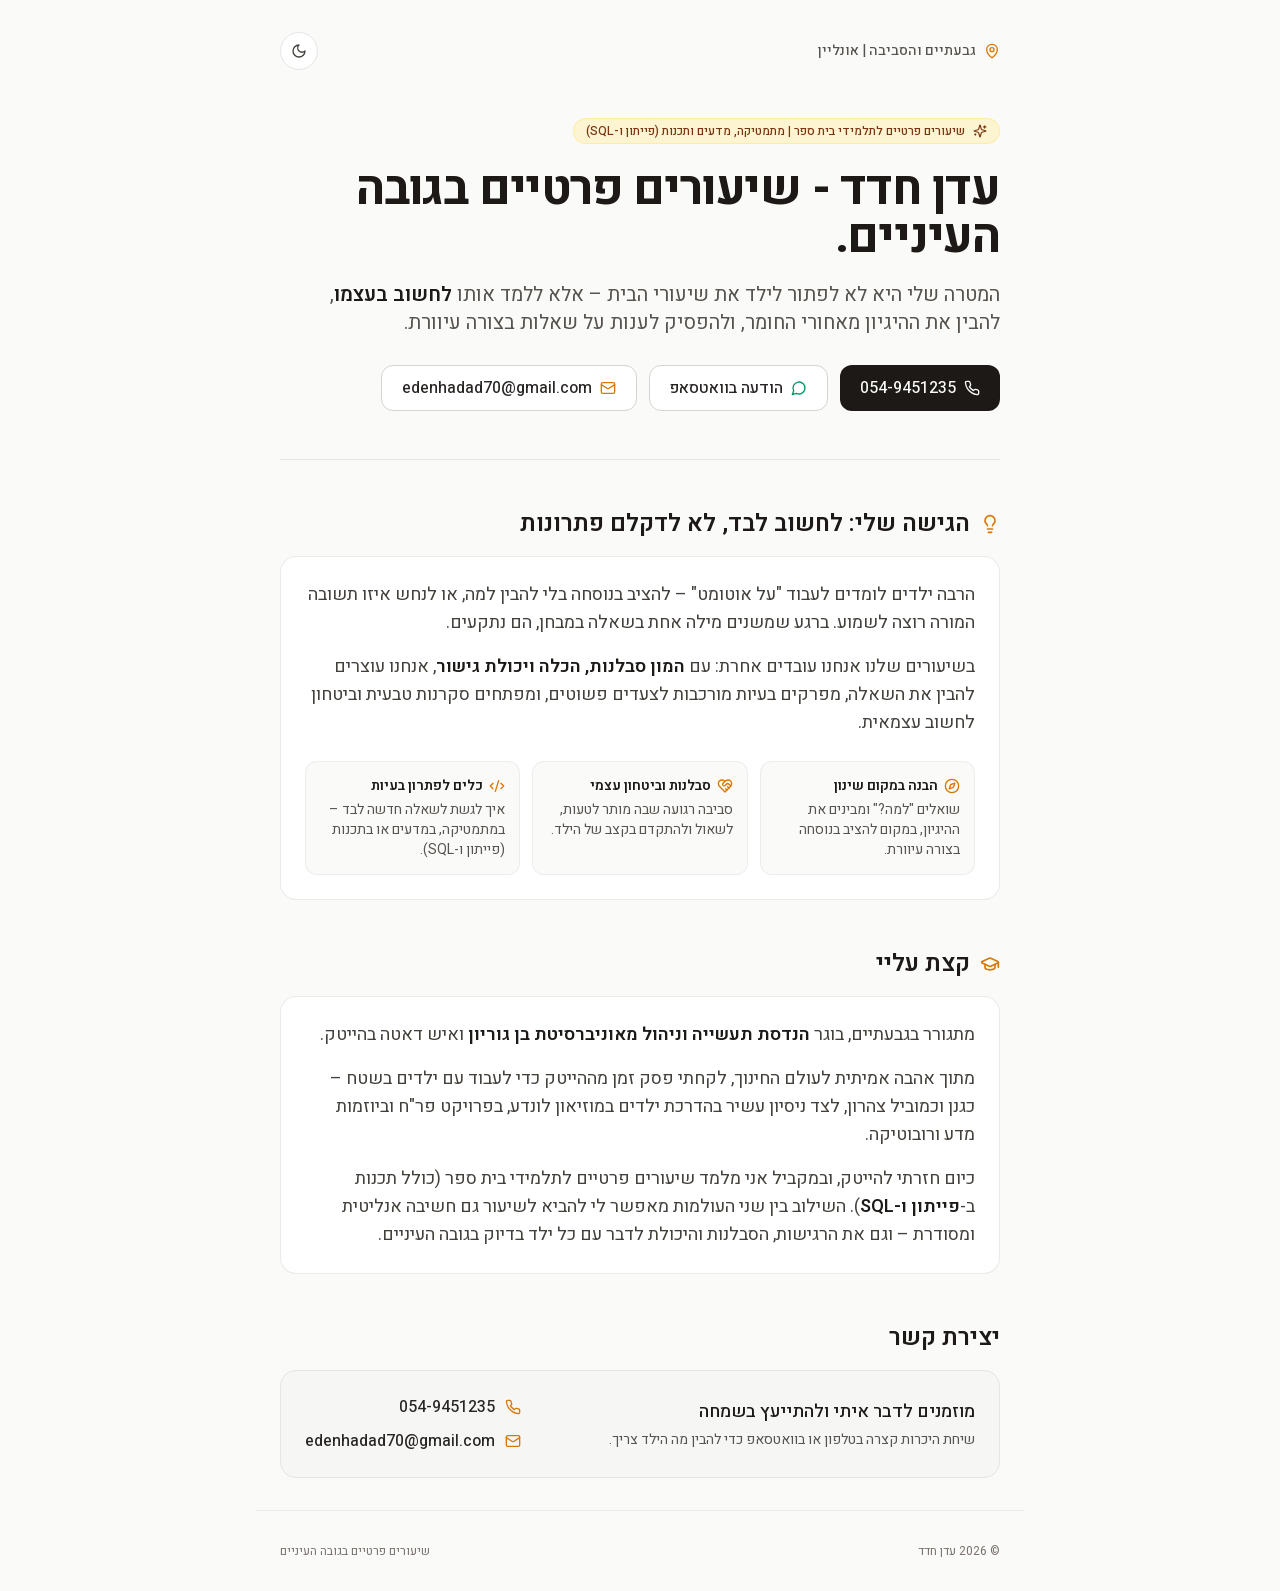
==== commit ae0bc073: "Update /tutor landing page copy" ====
--- a/tutor/index.html
+++ b/tutor/index.html
@@ -1,4 +1,4 @@
-<!DOCTYPE html><!--t7VUq6gGeKQVEdgC3VIOf--><html lang="he" dir="rtl"><head><meta charSet="utf-8"/><meta name="viewport" content="width=device-width, initial-scale=1"/><link rel="stylesheet" href="/tutor/_next/static/css/bcd28d3bfe51a896.css" data-precedence="next"/><link rel="preload" as="script" fetchPriority="low" href="/tutor/_next/static/chunks/webpack-3db2ac2fe68a9051.js"/><script src="/tutor/_next/static/chunks/4bd1b696-c023c6e3521b1417.js" async=""></script><script src="/tutor/_next/static/chunks/255-ad8b42344f25699b.js" async=""></script><script src="/tutor/_next/static/chunks/main-app-fbf6844291fcf79f.js" async=""></script><script src="/tutor/_next/static/chunks/app/page-102d5945412e8c1e.js" async=""></script><title>עדן חדד - שיעורים פרטיים בגובה העיניים</title><meta name="description" content="שיעורים פרטיים לתלמידי בית ספר בגבעתיים והסביבה. תכנות (פייתון ו-SQL), מתמטיקה ומדעים - עם המון סבלנות, הכלה וחיבור לסקרנות טבעית."/><script>
+<!DOCTYPE html><!--ex8fRTAWLRG_FE0RGWaTu--><html lang="he" dir="rtl"><head><meta charSet="utf-8"/><meta name="viewport" content="width=device-width, initial-scale=1"/><link rel="stylesheet" href="/tutor/_next/static/css/bcd28d3bfe51a896.css" data-precedence="next"/><link rel="preload" as="script" fetchPriority="low" href="/tutor/_next/static/chunks/webpack-3db2ac2fe68a9051.js"/><script src="/tutor/_next/static/chunks/4bd1b696-c023c6e3521b1417.js" async=""></script><script src="/tutor/_next/static/chunks/255-ad8b42344f25699b.js" async=""></script><script src="/tutor/_next/static/chunks/main-app-fbf6844291fcf79f.js" async=""></script><script src="/tutor/_next/static/chunks/app/page-49868de15f071cdc.js" async=""></script><title>עדן חדד - שיעורים פרטיים בגובה העיניים</title><meta name="description" content="שיעורים פרטיים לתלמידי בית ספר בגבעתיים והסביבה. ללמוד לחשוב לבד, להבין לעומק ולא רק לדקלם תשובות. מתמטיקה, מדעים ותכנות (פייתון ו-SQL)."/><script>
               (function() {
                 try {
                   var saved = localStorage.getItem('theme');
@@ -10,4 +10,4 @@
                   }
                 } catch (e) {}
               })();
-            </script><script src="/tutor/_next/static/chunks/polyfills-42372ed130431b0a.js" noModule=""></script></head><body class="__className_72557f bg-stone-50 text-stone-900 dark:bg-zinc-950 dark:text-zinc-100 antialiased transition-colors duration-200 selection:bg-amber-200 dark:selection:bg-amber-900"><div hidden=""><!--$--><!--/$--></div><div class="min-h-screen flex flex-col justify-between"><header class="w-full max-w-3xl mx-auto px-6 pt-8 pb-4 flex items-center justify-between"><div class="flex items-center gap-2 text-sm font-medium text-stone-600 dark:text-zinc-400"><svg xmlns="http://www.w3.org/2000/svg" width="24" height="24" viewBox="0 0 24 24" fill="none" stroke="currentColor" stroke-width="2" stroke-linecap="round" stroke-linejoin="round" class="lucide lucide-map-pin w-4 h-4 text-amber-600 dark:text-amber-400 shrink-0"><path d="M20 10c0 4.993-5.539 10.193-7.399 11.799a1 1 0 0 1-1.202 0C9.539 20.193 4 14.993 4 10a8 8 0 0 1 16 0"></path><circle cx="12" cy="10" r="3"></circle></svg><span>גבעתיים והסביבה | אונליין</span></div><button aria-label="החלפת ערכת נושא" class="p-2.5 rounded-full border border-stone-200 dark:border-zinc-800 bg-white dark:bg-zinc-900 text-stone-700 dark:text-zinc-300 hover:bg-stone-100 dark:hover:bg-zinc-800 transition-colors"><svg xmlns="http://www.w3.org/2000/svg" width="24" height="24" viewBox="0 0 24 24" fill="none" stroke="currentColor" stroke-width="2" stroke-linecap="round" stroke-linejoin="round" class="lucide lucide-moon w-4 h-4"><path d="M12 3a6 6 0 0 0 9 9 9 9 0 1 1-9-9Z"></path></svg></button></header><main class="w-full max-w-3xl mx-auto px-6 py-8 space-y-12"><section class="space-y-5"><div class="inline-flex items-center gap-2 px-3 py-1 rounded-full text-xs font-medium bg-amber-100/80 text-amber-900 dark:bg-amber-950/60 dark:text-amber-300 border border-amber-200/60 dark:border-amber-800/50"><svg xmlns="http://www.w3.org/2000/svg" width="24" height="24" viewBox="0 0 24 24" fill="none" stroke="currentColor" stroke-width="2" stroke-linecap="round" stroke-linejoin="round" class="lucide lucide-sparkles w-3.5 h-3.5"><path d="M9.937 15.5A2 2 0 0 0 8.5 14.063l-6.135-1.582a.5.5 0 0 1 0-.962L8.5 9.936A2 2 0 0 0 9.937 8.5l1.582-6.135a.5.5 0 0 1 .963 0L14.063 8.5A2 2 0 0 0 15.5 9.937l6.135 1.581a.5.5 0 0 1 0 .964L15.5 14.063a2 2 0 0 0-1.437 1.437l-1.582 6.135a.5.5 0 0 1-.963 0z"></path><path d="M20 3v4"></path><path d="M22 5h-4"></path><path d="M4 17v2"></path><path d="M5 18H3"></path></svg><span>שיעורים פרטיים לתלמידי בית ספר</span></div><h1 class="text-3xl sm:text-5xl font-bold tracking-tight text-stone-900 dark:text-zinc-50 leading-tight">עדן חדד - שיעורים פרטיים בגובה העיניים.</h1><p class="text-lg sm:text-xl text-stone-600 dark:text-zinc-400 leading-relaxed max-w-2xl">למידה רגועה, ברורה ובלי לחץ – כדי להבין באמת, לקבל ביטחון ולהתחבר לסקרנות הטבעית.</p><div class="pt-2 flex flex-wrap gap-3"><a href="tel:054-9451235" class="inline-flex items-center gap-2 px-5 py-2.5 rounded-xl font-medium bg-stone-900 text-stone-50 hover:bg-stone-800 dark:bg-zinc-100 dark:text-zinc-900 dark:hover:bg-white transition-colors"><svg xmlns="http://www.w3.org/2000/svg" width="24" height="24" viewBox="0 0 24 24" fill="none" stroke="currentColor" stroke-width="2" stroke-linecap="round" stroke-linejoin="round" class="lucide lucide-phone w-4 h-4"><path d="M22 16.92v3a2 2 0 0 1-2.18 2 19.79 19.79 0 0 1-8.63-3.07 19.5 19.5 0 0 1-6-6 19.79 19.79 0 0 1-3.07-8.67A2 2 0 0 1 4.11 2h3a2 2 0 0 1 2 1.72 12.84 12.84 0 0 0 .7 2.81 2 2 0 0 1-.45 2.11L8.09 9.91a16 16 0 0 0 6 6l1.27-1.27a2 2 0 0 1 2.11-.45 12.84 12.84 0 0 0 2.81.7A2 2 0 0 1 22 16.92z"></path></svg><span>054-9451235</span></a><a href="https://wa.me/972549451235" target="_blank" rel="noopener noreferrer" class="inline-flex items-center gap-2 px-5 py-2.5 rounded-xl font-medium border border-stone-300 dark:border-zinc-800 bg-white dark:bg-zinc-900 text-stone-800 dark:text-zinc-200 hover:bg-stone-100 dark:hover:bg-zinc-800/80 transition-colors"><svg xmlns="http://www.w3.org/2000/svg" width="24" height="24" viewBox="0 0 24 24" fill="none" stroke="currentColor" stroke-width="2" stroke-linecap="round" stroke-linejoin="round" class="lucide lucide-message-circle w-4 h-4 text-emerald-600 dark:text-emerald-400"><path d="M7.9 20A9 9 0 1 0 4 16.1L2 22Z"></path></svg><span>הודעה בוואטסאפ</span></a><a href="mailto:edenhadad70@gmail.com" class="inline-flex items-center gap-2 px-5 py-2.5 rounded-xl font-medium border border-stone-300 dark:border-zinc-800 bg-white dark:bg-zinc-900 text-stone-800 dark:text-zinc-200 hover:bg-stone-100 dark:hover:bg-zinc-800/80 transition-colors"><svg xmlns="http://www.w3.org/2000/svg" width="24" height="24" viewBox="0 0 24 24" fill="none" stroke="currentColor" stroke-width="2" stroke-linecap="round" stroke-linejoin="round" class="lucide lucide-mail w-4 h-4 text-amber-600 dark:text-amber-400"><rect width="20" height="16" x="2" y="4" rx="2"></rect><path d="m22 7-8.97 5.7a1.94 1.94 0 0 1-2.06 0L2 7"></path></svg><span>edenhadad70@gmail.com</span></a></div></section><hr class="border-stone-200 dark:border-zinc-800/80"/><section class="space-y-4"><h2 class="text-xl sm:text-2xl font-semibold text-stone-900 dark:text-zinc-100 flex items-center gap-2.5"><svg xmlns="http://www.w3.org/2000/svg" width="24" height="24" viewBox="0 0 24 24" fill="none" stroke="currentColor" stroke-width="2" stroke-linecap="round" stroke-linejoin="round" class="lucide lucide-graduation-cap w-5 h-5 text-amber-600 dark:text-amber-400 shrink-0"><path d="M21.42 10.922a1 1 0 0 0-.019-1.838L12.83 5.18a2 2 0 0 0-1.66 0L2.6 9.08a1 1 0 0 0 0 1.832l8.57 3.908a2 2 0 0 0 1.66 0z"></path><path d="M22 10v6"></path><path d="M6 12.5V16a6 3 0 0 0 12 0v-3.5"></path></svg><span>קצת עליי</span></h2><div class="p-6 rounded-2xl bg-white dark:bg-zinc-900/70 border border-stone-200/80 dark:border-zinc-800/80 space-y-4 text-base sm:text-lg text-stone-700 dark:text-zinc-300 leading-relaxed"><p>מתגורר בגבעתיים, בוגר<!-- --> <strong class="font-semibold text-stone-900 dark:text-zinc-100">הנדסת תעשייה וניהול מאוניברסיטת בן גוריון</strong>. איש דאטה לשעבר (מונטרה, שופרסל) שבחר לעבור לחינוך מתוך תשוקה אמיתית לתחום.</p><p>כיום אני גנן, מוביל צהרון ומורה פרטי לתכנות (<strong class="font-semibold text-stone-900 dark:text-zinc-100">פייתון ו-SQL</strong>). אני מגיע עם רקע עשיר בהדרכת ילדים, כולל<!-- --> <strong class="font-semibold text-stone-900 dark:text-zinc-100">מוזיאון לונדע</strong>,<!-- --> <strong class="font-semibold text-stone-900 dark:text-zinc-100">פרויקט פר&quot;ח</strong> <!-- -->ויוזמות מדע ורובוטיקה.</p><p>במקביל, אני מפתח את אפליקציית<!-- --> <strong class="font-semibold text-stone-900 dark:text-zinc-100">&#x27;חינוך לסקרנות&#x27;</strong> <!-- -->ומרצה על חלל ותודעה.</p></div></section><section class="space-y-4"><h2 class="text-xl sm:text-2xl font-semibold text-stone-900 dark:text-zinc-100 flex items-center gap-2.5"><svg xmlns="http://www.w3.org/2000/svg" width="24" height="24" viewBox="0 0 24 24" fill="none" stroke="currentColor" stroke-width="2" stroke-linecap="round" stroke-linejoin="round" class="lucide lucide-heart-handshake w-5 h-5 text-amber-600 dark:text-amber-400 shrink-0"><path d="M19 14c1.49-1.46 3-3.21 3-5.5A5.5 5.5 0 0 0 16.5 3c-1.76 0-3 .5-4.5 2-1.5-1.5-2.74-2-4.5-2A5.5 5.5 0 0 0 2 8.5c0 2.3 1.5 4.05 3 5.5l7 7Z"></path><path d="M12 5 9.04 7.96a2.17 2.17 0 0 0 0 3.08c.82.82 2.13.85 3 .07l2.07-1.9a2.82 2.82 0 0 1 3.79 0l2.96 2.66"></path><path d="m18 15-2-2"></path><path d="m15 18-2-2"></path></svg><span>הגישה שלי</span></h2><div class="p-6 rounded-2xl bg-white dark:bg-zinc-900/70 border border-stone-200/80 dark:border-zinc-800/80 space-y-4 text-base sm:text-lg text-stone-700 dark:text-zinc-300 leading-relaxed"><p>המון סבלנות, הכלה ויכולת גישור. המטרה היא לא רק לעזור בשיעורי בית, אלא לעורר סקרנות טבעית, לפתח כישורי פתרון בעיות, ולחבר את הילדים לעולם המדע והלמידה בצורה אותנטית.</p><div class="grid grid-cols-1 sm:grid-cols-3 gap-3 pt-2"><div class="p-3.5 rounded-xl bg-stone-50 dark:bg-zinc-950/60 border border-stone-200/60 dark:border-zinc-800/60"><div class="font-semibold text-stone-900 dark:text-zinc-100 text-sm mb-1 flex items-center gap-1.5"><svg xmlns="http://www.w3.org/2000/svg" width="24" height="24" viewBox="0 0 24 24" fill="none" stroke="currentColor" stroke-width="2" stroke-linecap="round" stroke-linejoin="round" class="lucide lucide-heart-handshake w-4 h-4 text-amber-600 dark:text-amber-400"><path d="M19 14c1.49-1.46 3-3.21 3-5.5A5.5 5.5 0 0 0 16.5 3c-1.76 0-3 .5-4.5 2-1.5-1.5-2.74-2-4.5-2A5.5 5.5 0 0 0 2 8.5c0 2.3 1.5 4.05 3 5.5l7 7Z"></path><path d="M12 5 9.04 7.96a2.17 2.17 0 0 0 0 3.08c.82.82 2.13.85 3 .07l2.07-1.9a2.82 2.82 0 0 1 3.79 0l2.96 2.66"></path><path d="m18 15-2-2"></path><path d="m15 18-2-2"></path></svg><span>סבלנות והכלה</span></div><p class="text-sm text-stone-600 dark:text-zinc-400">קצב מותאם אישית לכל תלמיד ותלמידה, בלי שיפוטיות.</p></div><div class="p-3.5 rounded-xl bg-stone-50 dark:bg-zinc-950/60 border border-stone-200/60 dark:border-zinc-800/60"><div class="font-semibold text-stone-900 dark:text-zinc-100 text-sm mb-1 flex items-center gap-1.5"><svg xmlns="http://www.w3.org/2000/svg" width="24" height="24" viewBox="0 0 24 24" fill="none" stroke="currentColor" stroke-width="2" stroke-linecap="round" stroke-linejoin="round" class="lucide lucide-compass w-4 h-4 text-amber-600 dark:text-amber-400"><path d="m16.24 7.76-1.804 5.411a2 2 0 0 1-1.265 1.265L7.76 16.24l1.804-5.411a2 2 0 0 1 1.265-1.265z"></path><circle cx="12" cy="12" r="10"></circle></svg><span>חשיבה ופתרון בעיות</span></div><p class="text-sm text-stone-600 dark:text-zinc-400">לא רק &quot;לסיים מטלות&quot;, אלא להבין לעומק ולשאול שאלות.</p></div><div class="p-3.5 rounded-xl bg-stone-50 dark:bg-zinc-950/60 border border-stone-200/60 dark:border-zinc-800/60"><div class="font-semibold text-stone-900 dark:text-zinc-100 text-sm mb-1 flex items-center gap-1.5"><svg xmlns="http://www.w3.org/2000/svg" width="24" height="24" viewBox="0 0 24 24" fill="none" stroke="currentColor" stroke-width="2" stroke-linecap="round" stroke-linejoin="round" class="lucide lucide-code-xml w-4 h-4 text-amber-600 dark:text-amber-400"><path d="m18 16 4-4-4-4"></path><path d="m6 8-4 4 4 4"></path><path d="m14.5 4-5 16"></path></svg><span>חיבור לעולם האמיתי</span></div><p class="text-sm text-stone-600 dark:text-zinc-400">מתכנות בפייתון ו-SQL ועד מדע, לוגיקה וסקרנות יומיומית.</p></div></div></div></section><section class="space-y-4"><h2 class="text-xl sm:text-2xl font-semibold text-stone-900 dark:text-zinc-100">יצירת קשר</h2><div class="p-6 rounded-2xl bg-stone-100/80 dark:bg-zinc-900 border border-stone-200 dark:border-zinc-800 flex flex-col sm:flex-row sm:items-center justify-between gap-6"><div class="space-y-1"><p class="font-medium text-stone-900 dark:text-zinc-100 text-lg">מוזמנים לדבר איתי ולהתייעץ בשמחה</p><p class="text-sm text-stone-600 dark:text-zinc-400">זמין בטלפון, בוואטסאפ או במייל לכל שאלה.</p></div><div class="flex flex-col gap-2.5 text-sm sm:text-base"><a href="tel:054-9451235" class="inline-flex items-center gap-2.5 font-medium text-stone-800 dark:text-zinc-200 hover:text-amber-600 dark:hover:text-amber-400 transition-colors"><svg xmlns="http://www.w3.org/2000/svg" width="24" height="24" viewBox="0 0 24 24" fill="none" stroke="currentColor" stroke-width="2" stroke-linecap="round" stroke-linejoin="round" class="lucide lucide-phone w-4 h-4 text-amber-600 dark:text-amber-400 shrink-0"><path d="M22 16.92v3a2 2 0 0 1-2.18 2 19.79 19.79 0 0 1-8.63-3.07 19.5 19.5 0 0 1-6-6 19.79 19.79 0 0 1-3.07-8.67A2 2 0 0 1 4.11 2h3a2 2 0 0 1 2 1.72 12.84 12.84 0 0 0 .7 2.81 2 2 0 0 1-.45 2.11L8.09 9.91a16 16 0 0 0 6 6l1.27-1.27a2 2 0 0 1 2.11-.45 12.84 12.84 0 0 0 2.81.7A2 2 0 0 1 22 16.92z"></path></svg><span dir="ltr">054-9451235</span></a><a href="mailto:edenhadad70@gmail.com" class="inline-flex items-center gap-2.5 font-medium text-stone-800 dark:text-zinc-200 hover:text-amber-600 dark:hover:text-amber-400 transition-colors"><svg xmlns="http://www.w3.org/2000/svg" width="24" height="24" viewBox="0 0 24 24" fill="none" stroke="currentColor" stroke-width="2" stroke-linecap="round" stroke-linejoin="round" class="lucide lucide-mail w-4 h-4 text-amber-600 dark:text-amber-400 shrink-0"><rect width="20" height="16" x="2" y="4" rx="2"></rect><path d="m22 7-8.97 5.7a1.94 1.94 0 0 1-2.06 0L2 7"></path></svg><span dir="ltr">edenhadad70@gmail.com</span></a></div></div></section></main><footer class="w-full max-w-3xl mx-auto px-6 py-8 text-xs text-stone-500 dark:text-zinc-500 flex items-center justify-between border-t border-stone-200/60 dark:border-zinc-900"><span>© <!-- -->2026<!-- --> עדן חדד</span><span>שיעורים פרטיים בגובה העיניים</span></footer></div><!--$--><!--/$--><script src="/tutor/_next/static/chunks/webpack-3db2ac2fe68a9051.js" id="_R_" async=""></script><script>(self.__next_f=self.__next_f||[]).push([0])</script><script>self.__next_f.push([1,"1:\"$Sreact.fragment\"\n2:I[9766,[],\"\"]\n3:I[8924,[],\"\"]\n4:I[1959,[],\"ClientPageRoot\"]\n5:I[7536,[\"974\",\"static/chunks/app/page-102d5945412e8c1e.js\"],\"default\"]\n8:I[4431,[],\"OutletBoundary\"]\na:I[5278,[],\"AsyncMetadataOutlet\"]\nc:I[4431,[],\"ViewportBoundary\"]\ne:I[4431,[],\"MetadataBoundary\"]\nf:\"$Sreact.suspense\"\n11:I[7150,[],\"\"]\n:HL[\"/tutor/_next/static/css/bcd28d3bfe51a896.css\",\"style\"]\n"])</script><script>self.__next_f.push([1,"0:{\"P\":null,\"b\":\"t7VUq6gGeKQVEdgC3VIOf\",\"p\":\"/tutor\",\"c\":[\"\",\"\"],\"i\":false,\"f\":[[[\"\",{\"children\":[\"__PAGE__\",{}]},\"$undefined\",\"$undefined\",true],[\"\",[\"$\",\"$1\",\"c\",{\"children\":[[[\"$\",\"link\",\"0\",{\"rel\":\"stylesheet\",\"href\":\"/tutor/_next/static/css/bcd28d3bfe51a896.css\",\"precedence\":\"next\",\"crossOrigin\":\"$undefined\",\"nonce\":\"$undefined\"}]],[\"$\",\"html\",null,{\"lang\":\"he\",\"dir\":\"rtl\",\"suppressHydrationWarning\":true,\"children\":[[\"$\",\"head\",null,{\"children\":[\"$\",\"script\",null,{\"dangerouslySetInnerHTML\":{\"__html\":\"\\n              (function() {\\n                try {\\n                  var saved = localStorage.getItem('theme');\\n                  var prefersDark = window.matchMedia('(prefers-color-scheme: dark)').matches;\\n                  if (saved === 'dark' || (!saved \u0026\u0026 prefersDark)) {\\n                    document.documentElement.classList.add('dark');\\n                  } else {\\n                    document.documentElement.classList.remove('dark');\\n                  }\\n                } catch (e) {}\\n              })();\\n            \"}}]}],[\"$\",\"body\",null,{\"className\":\"__className_72557f bg-stone-50 text-stone-900 dark:bg-zinc-950 dark:text-zinc-100 antialiased transition-colors duration-200 selection:bg-amber-200 dark:selection:bg-amber-900\",\"children\":[\"$\",\"$L2\",null,{\"parallelRouterKey\":\"children\",\"error\":\"$undefined\",\"errorStyles\":\"$undefined\",\"errorScripts\":\"$undefined\",\"template\":[\"$\",\"$L3\",null,{}],\"templateStyles\":\"$undefined\",\"templateScripts\":\"$undefined\",\"notFound\":[[[\"$\",\"title\",null,{\"children\":\"404: This page could not be found.\"}],[\"$\",\"div\",null,{\"style\":{\"fontFamily\":\"system-ui,\\\"Segoe UI\\\",Roboto,Helvetica,Arial,sans-serif,\\\"Apple Color Emoji\\\",\\\"Segoe UI Emoji\\\"\",\"height\":\"100vh\",\"textAlign\":\"center\",\"display\":\"flex\",\"flexDirection\":\"column\",\"alignItems\":\"center\",\"justifyContent\":\"center\"},\"children\":[\"$\",\"div\",null,{\"children\":[[\"$\",\"style\",null,{\"dangerouslySetInnerHTML\":{\"__html\":\"body{color:#000;background:#fff;margin:0}.next-error-h1{border-right:1px solid rgba(0,0,0,.3)}@media (prefers-color-scheme:dark){body{color:#fff;background:#000}.next-error-h1{border-right:1px solid rgba(255,255,255,.3)}}\"}}],[\"$\",\"h1\",null,{\"className\":\"next-error-h1\",\"style\":{\"display\":\"inline-block\",\"margin\":\"0 20px 0 0\",\"padding\":\"0 23px 0 0\",\"fontSize\":24,\"fontWeight\":500,\"verticalAlign\":\"top\",\"lineHeight\":\"49px\"},\"children\":404}],[\"$\",\"div\",null,{\"style\":{\"display\":\"inline-block\"},\"children\":[\"$\",\"h2\",null,{\"style\":{\"fontSize\":14,\"fontWeight\":400,\"lineHeight\":\"49px\",\"margin\":0},\"children\":\"This page could not be found.\"}]}]]}]}]],[]],\"forbidden\":\"$undefined\",\"unauthorized\":\"$undefined\"}]}]]}]]}],{\"children\":[\"__PAGE__\",[\"$\",\"$1\",\"c\",{\"children\":[[\"$\",\"$L4\",null,{\"Component\":\"$5\",\"searchParams\":{},\"params\":{},\"promises\":[\"$@6\",\"$@7\"]}],null,[\"$\",\"$L8\",null,{\"children\":[\"$L9\",[\"$\",\"$La\",null,{\"promise\":\"$@b\"}]]}]]}],{},null,false]},null,false],[\"$\",\"$1\",\"h\",{\"children\":[null,[[\"$\",\"$Lc\",null,{\"children\":\"$Ld\"}],null],[\"$\",\"$Le\",null,{\"children\":[\"$\",\"div\",null,{\"hidden\":true,\"children\":[\"$\",\"$f\",null,{\"fallback\":null,\"children\":\"$L10\"}]}]}]]}],false]],\"m\":\"$undefined\",\"G\":[\"$11\",[]],\"s\":false,\"S\":true}\n"])</script><script>self.__next_f.push([1,"6:{}\n7:\"$0:f:0:1:2:children:1:props:children:0:props:params\"\n"])</script><script>self.__next_f.push([1,"d:[[\"$\",\"meta\",\"0\",{\"charSet\":\"utf-8\"}],[\"$\",\"meta\",\"1\",{\"name\":\"viewport\",\"content\":\"width=device-width, initial-scale=1\"}]]\n9:null\n"])</script><script>self.__next_f.push([1,"b:{\"metadata\":[[\"$\",\"title\",\"0\",{\"children\":\"עדן חדד - שיעורים פרטיים בגובה העיניים\"}],[\"$\",\"meta\",\"1\",{\"name\":\"description\",\"content\":\"שיעורים פרטיים לתלמידי בית ספר בגבעתיים והסביבה. תכנות (פייתון ו-SQL), מתמטיקה ומדעים - עם המון סבלנות, הכלה וחיבור לסקרנות טבעית.\"}]],\"error\":null,\"digest\":\"$undefined\"}\n"])</script><script>self.__next_f.push([1,"10:\"$b:metadata\"\n"])</script></body></html>+            </script><script src="/tutor/_next/static/chunks/polyfills-42372ed130431b0a.js" noModule=""></script></head><body class="__className_72557f bg-stone-50 text-stone-900 dark:bg-zinc-950 dark:text-zinc-100 antialiased transition-colors duration-200 selection:bg-amber-200 dark:selection:bg-amber-900"><div hidden=""><!--$--><!--/$--></div><div class="min-h-screen flex flex-col justify-between"><header class="w-full max-w-3xl mx-auto px-6 pt-8 pb-4 flex items-center justify-between"><div class="flex items-center gap-2 text-sm font-medium text-stone-600 dark:text-zinc-400"><svg xmlns="http://www.w3.org/2000/svg" width="24" height="24" viewBox="0 0 24 24" fill="none" stroke="currentColor" stroke-width="2" stroke-linecap="round" stroke-linejoin="round" class="lucide lucide-map-pin w-4 h-4 text-amber-600 dark:text-amber-400 shrink-0"><path d="M20 10c0 4.993-5.539 10.193-7.399 11.799a1 1 0 0 1-1.202 0C9.539 20.193 4 14.993 4 10a8 8 0 0 1 16 0"></path><circle cx="12" cy="10" r="3"></circle></svg><span>גבעתיים והסביבה | אונליין</span></div><button aria-label="החלפת ערכת נושא" class="p-2.5 rounded-full border border-stone-200 dark:border-zinc-800 bg-white dark:bg-zinc-900 text-stone-700 dark:text-zinc-300 hover:bg-stone-100 dark:hover:bg-zinc-800 transition-colors"><svg xmlns="http://www.w3.org/2000/svg" width="24" height="24" viewBox="0 0 24 24" fill="none" stroke="currentColor" stroke-width="2" stroke-linecap="round" stroke-linejoin="round" class="lucide lucide-moon w-4 h-4"><path d="M12 3a6 6 0 0 0 9 9 9 9 0 1 1-9-9Z"></path></svg></button></header><main class="w-full max-w-3xl mx-auto px-6 py-8 space-y-12"><section class="space-y-5"><div class="inline-flex items-center gap-2 px-3 py-1 rounded-full text-xs font-medium bg-amber-100/80 text-amber-900 dark:bg-amber-950/60 dark:text-amber-300 border border-amber-200/60 dark:border-amber-800/50"><svg xmlns="http://www.w3.org/2000/svg" width="24" height="24" viewBox="0 0 24 24" fill="none" stroke="currentColor" stroke-width="2" stroke-linecap="round" stroke-linejoin="round" class="lucide lucide-sparkles w-3.5 h-3.5"><path d="M9.937 15.5A2 2 0 0 0 8.5 14.063l-6.135-1.582a.5.5 0 0 1 0-.962L8.5 9.936A2 2 0 0 0 9.937 8.5l1.582-6.135a.5.5 0 0 1 .963 0L14.063 8.5A2 2 0 0 0 15.5 9.937l6.135 1.581a.5.5 0 0 1 0 .964L15.5 14.063a2 2 0 0 0-1.437 1.437l-1.582 6.135a.5.5 0 0 1-.963 0z"></path><path d="M20 3v4"></path><path d="M22 5h-4"></path><path d="M4 17v2"></path><path d="M5 18H3"></path></svg><span>שיעורים פרטיים לתלמידי בית ספר | מתמטיקה, מדעים ותכנות (פייתון ו-SQL)</span></div><h1 class="text-3xl sm:text-5xl font-bold tracking-tight text-stone-900 dark:text-zinc-50 leading-tight">עדן חדד - שיעורים פרטיים בגובה העיניים.</h1><p class="text-lg sm:text-xl text-stone-600 dark:text-zinc-400 leading-relaxed max-w-2xl">המטרה שלי היא לא לפתור לילד את שיעורי הבית – אלא ללמד אותו<!-- --> <strong class="font-semibold text-stone-900 dark:text-zinc-100">לחשוב בעצמו</strong>, להבין את ההיגיון מאחורי החומר, ולהפסיק לענות על שאלות בצורה עיוורת.</p><div class="pt-2 flex flex-wrap gap-3"><a href="tel:054-9451235" class="inline-flex items-center gap-2 px-5 py-2.5 rounded-xl font-medium bg-stone-900 text-stone-50 hover:bg-stone-800 dark:bg-zinc-100 dark:text-zinc-900 dark:hover:bg-white transition-colors"><svg xmlns="http://www.w3.org/2000/svg" width="24" height="24" viewBox="0 0 24 24" fill="none" stroke="currentColor" stroke-width="2" stroke-linecap="round" stroke-linejoin="round" class="lucide lucide-phone w-4 h-4"><path d="M22 16.92v3a2 2 0 0 1-2.18 2 19.79 19.79 0 0 1-8.63-3.07 19.5 19.5 0 0 1-6-6 19.79 19.79 0 0 1-3.07-8.67A2 2 0 0 1 4.11 2h3a2 2 0 0 1 2 1.72 12.84 12.84 0 0 0 .7 2.81 2 2 0 0 1-.45 2.11L8.09 9.91a16 16 0 0 0 6 6l1.27-1.27a2 2 0 0 1 2.11-.45 12.84 12.84 0 0 0 2.81.7A2 2 0 0 1 22 16.92z"></path></svg><span>054-9451235</span></a><a href="https://wa.me/972549451235" target="_blank" rel="noopener noreferrer" class="inline-flex items-center gap-2 px-5 py-2.5 rounded-xl font-medium border border-stone-300 dark:border-zinc-800 bg-white dark:bg-zinc-900 text-stone-800 dark:text-zinc-200 hover:bg-stone-100 dark:hover:bg-zinc-800/80 transition-colors"><svg xmlns="http://www.w3.org/2000/svg" width="24" height="24" viewBox="0 0 24 24" fill="none" stroke="currentColor" stroke-width="2" stroke-linecap="round" stroke-linejoin="round" class="lucide lucide-message-circle w-4 h-4 text-emerald-600 dark:text-emerald-400"><path d="M7.9 20A9 9 0 1 0 4 16.1L2 22Z"></path></svg><span>הודעה בוואטסאפ</span></a><a href="mailto:edenhadad70@gmail.com" class="inline-flex items-center gap-2 px-5 py-2.5 rounded-xl font-medium border border-stone-300 dark:border-zinc-800 bg-white dark:bg-zinc-900 text-stone-800 dark:text-zinc-200 hover:bg-stone-100 dark:hover:bg-zinc-800/80 transition-colors"><svg xmlns="http://www.w3.org/2000/svg" width="24" height="24" viewBox="0 0 24 24" fill="none" stroke="currentColor" stroke-width="2" stroke-linecap="round" stroke-linejoin="round" class="lucide lucide-mail w-4 h-4 text-amber-600 dark:text-amber-400"><rect width="20" height="16" x="2" y="4" rx="2"></rect><path d="m22 7-8.97 5.7a1.94 1.94 0 0 1-2.06 0L2 7"></path></svg><span>edenhadad70@gmail.com</span></a></div></section><hr class="border-stone-200 dark:border-zinc-800/80"/><section class="space-y-4"><h2 class="text-xl sm:text-2xl font-semibold text-stone-900 dark:text-zinc-100 flex items-center gap-2.5"><svg xmlns="http://www.w3.org/2000/svg" width="24" height="24" viewBox="0 0 24 24" fill="none" stroke="currentColor" stroke-width="2" stroke-linecap="round" stroke-linejoin="round" class="lucide lucide-lightbulb w-5 h-5 text-amber-600 dark:text-amber-400 shrink-0"><path d="M15 14c.2-1 .7-1.7 1.5-2.5 1-.9 1.5-2.2 1.5-3.5A6 6 0 0 0 6 8c0 1 .2 2.2 1.5 3.5.7.7 1.3 1.5 1.5 2.5"></path><path d="M9 18h6"></path><path d="M10 22h4"></path></svg><span>הגישה שלי: לחשוב לבד, לא לדקלם פתרונות</span></h2><div class="p-6 rounded-2xl bg-white dark:bg-zinc-900/70 border border-stone-200/80 dark:border-zinc-800/80 space-y-4 text-base sm:text-lg text-stone-700 dark:text-zinc-300 leading-relaxed"><p>הרבה ילדים לומדים לעבוד &quot;על אוטומט&quot; – להציב בנוסחה בלי להבין למה, או לנחש איזו תשובה המורה רוצה לשמוע. ברגע שמשנים מילה אחת בשאלה במבחן, הם נתקעים.</p><p>בשיעורים שלנו אנחנו עובדים אחרת: עם<!-- --> <strong class="font-semibold text-stone-900 dark:text-zinc-100">המון סבלנות, הכלה ויכולת גישור</strong>, אנחנו עוצרים להבין את השאלה, מפרקים בעיות מורכבות לצעדים פשוטים, ומפתחים סקרנות טבעית וביטחון לחשוב עצמאית.</p><div class="grid grid-cols-1 sm:grid-cols-3 gap-3 pt-2"><div class="p-3.5 rounded-xl bg-stone-50 dark:bg-zinc-950/60 border border-stone-200/60 dark:border-zinc-800/60"><div class="font-semibold text-stone-900 dark:text-zinc-100 text-sm mb-1 flex items-center gap-1.5"><svg xmlns="http://www.w3.org/2000/svg" width="24" height="24" viewBox="0 0 24 24" fill="none" stroke="currentColor" stroke-width="2" stroke-linecap="round" stroke-linejoin="round" class="lucide lucide-compass w-4 h-4 text-amber-600 dark:text-amber-400"><path d="m16.24 7.76-1.804 5.411a2 2 0 0 1-1.265 1.265L7.76 16.24l1.804-5.411a2 2 0 0 1 1.265-1.265z"></path><circle cx="12" cy="12" r="10"></circle></svg><span>הבנה במקום שינון</span></div><p class="text-sm text-stone-600 dark:text-zinc-400">שואלים &quot;למה?&quot; ומבינים את ההיגיון, במקום להציב בנוסחה בצורה עיוורת.</p></div><div class="p-3.5 rounded-xl bg-stone-50 dark:bg-zinc-950/60 border border-stone-200/60 dark:border-zinc-800/60"><div class="font-semibold text-stone-900 dark:text-zinc-100 text-sm mb-1 flex items-center gap-1.5"><svg xmlns="http://www.w3.org/2000/svg" width="24" height="24" viewBox="0 0 24 24" fill="none" stroke="currentColor" stroke-width="2" stroke-linecap="round" stroke-linejoin="round" class="lucide lucide-heart-handshake w-4 h-4 text-amber-600 dark:text-amber-400"><path d="M19 14c1.49-1.46 3-3.21 3-5.5A5.5 5.5 0 0 0 16.5 3c-1.76 0-3 .5-4.5 2-1.5-1.5-2.74-2-4.5-2A5.5 5.5 0 0 0 2 8.5c0 2.3 1.5 4.05 3 5.5l7 7Z"></path><path d="M12 5 9.04 7.96a2.17 2.17 0 0 0 0 3.08c.82.82 2.13.85 3 .07l2.07-1.9a2.82 2.82 0 0 1 3.79 0l2.96 2.66"></path><path d="m18 15-2-2"></path><path d="m15 18-2-2"></path></svg><span>סבלנות וביטחון עצמי</span></div><p class="text-sm text-stone-600 dark:text-zinc-400">סביבה רגועה שבה מותר לטעות, לשאול ולהתקדם בקצב של הילד.</p></div><div class="p-3.5 rounded-xl bg-stone-50 dark:bg-zinc-950/60 border border-stone-200/60 dark:border-zinc-800/60"><div class="font-semibold text-stone-900 dark:text-zinc-100 text-sm mb-1 flex items-center gap-1.5"><svg xmlns="http://www.w3.org/2000/svg" width="24" height="24" viewBox="0 0 24 24" fill="none" stroke="currentColor" stroke-width="2" stroke-linecap="round" stroke-linejoin="round" class="lucide lucide-code-xml w-4 h-4 text-amber-600 dark:text-amber-400"><path d="m18 16 4-4-4-4"></path><path d="m6 8-4 4 4 4"></path><path d="m14.5 4-5 16"></path></svg><span>כלים לפתרון בעיות</span></div><p class="text-sm text-stone-600 dark:text-zinc-400">איך לגשת לשאלה חדשה לבד – במתמטיקה, במדעים או בתכנות (פייתון ו-SQL).</p></div></div></div></section><section class="space-y-4"><h2 class="text-xl sm:text-2xl font-semibold text-stone-900 dark:text-zinc-100 flex items-center gap-2.5"><svg xmlns="http://www.w3.org/2000/svg" width="24" height="24" viewBox="0 0 24 24" fill="none" stroke="currentColor" stroke-width="2" stroke-linecap="round" stroke-linejoin="round" class="lucide lucide-graduation-cap w-5 h-5 text-amber-600 dark:text-amber-400 shrink-0"><path d="M21.42 10.922a1 1 0 0 0-.019-1.838L12.83 5.18a2 2 0 0 0-1.66 0L2.6 9.08a1 1 0 0 0 0 1.832l8.57 3.908a2 2 0 0 0 1.66 0z"></path><path d="M22 10v6"></path><path d="M6 12.5V16a6 3 0 0 0 12 0v-3.5"></path></svg><span>קצת עליי</span></h2><div class="p-6 rounded-2xl bg-white dark:bg-zinc-900/70 border border-stone-200/80 dark:border-zinc-800/80 space-y-4 text-base sm:text-lg text-stone-700 dark:text-zinc-300 leading-relaxed"><p>מתגורר בגבעתיים, בוגר<!-- --> <strong class="font-semibold text-stone-900 dark:text-zinc-100">הנדסת תעשייה וניהול מאוניברסיטת בן גוריון</strong> <!-- -->ואיש דאטה בהייטק.</p><p>מתוך אהבה אמיתית לעולם החינוך, לקחתי פסק זמן מההייטק כדי לעבוד עם ילדים בשטח – כגנן וכמוביל צהרון, לצד ניסיון עשיר בהדרכת ילדים במוזיאון לונדע, בפרויקט פר&quot;ח וביוזמות מדע ורובוטיקה.</p><p>כיום חזרתי להייטק, ובמקביל אני מלמד שיעורים פרטיים לתלמידי בית ספר (כולל תכנות ב-<strong class="font-semibold text-stone-900 dark:text-zinc-100">פייתון ו-SQL</strong>). השילוב בין שני העולמות מאפשר לי להביא לשיעור גם חשיבה אנליטית ומסודרת – וגם את הרגישות, הסבלנות והיכולת לדבר עם כל ילד בדיוק בגובה העיניים.</p></div></section><section class="space-y-4"><h2 class="text-xl sm:text-2xl font-semibold text-stone-900 dark:text-zinc-100">יצירת קשר</h2><div class="p-6 rounded-2xl bg-stone-100/80 dark:bg-zinc-900 border border-stone-200 dark:border-zinc-800 flex flex-col sm:flex-row sm:items-center justify-between gap-6"><div class="space-y-1"><p class="font-medium text-stone-900 dark:text-zinc-100 text-lg">מוזמנים לדבר איתי ולהתייעץ בשמחה</p><p class="text-sm text-stone-600 dark:text-zinc-400">שיחת היכרות קצרה בטלפון או בוואטסאפ כדי להבין מה הילד צריך.</p></div><div class="flex flex-col gap-2.5 text-sm sm:text-base"><a href="tel:054-9451235" class="inline-flex items-center gap-2.5 font-medium text-stone-800 dark:text-zinc-200 hover:text-amber-600 dark:hover:text-amber-400 transition-colors"><svg xmlns="http://www.w3.org/2000/svg" width="24" height="24" viewBox="0 0 24 24" fill="none" stroke="currentColor" stroke-width="2" stroke-linecap="round" stroke-linejoin="round" class="lucide lucide-phone w-4 h-4 text-amber-600 dark:text-amber-400 shrink-0"><path d="M22 16.92v3a2 2 0 0 1-2.18 2 19.79 19.79 0 0 1-8.63-3.07 19.5 19.5 0 0 1-6-6 19.79 19.79 0 0 1-3.07-8.67A2 2 0 0 1 4.11 2h3a2 2 0 0 1 2 1.72 12.84 12.84 0 0 0 .7 2.81 2 2 0 0 1-.45 2.11L8.09 9.91a16 16 0 0 0 6 6l1.27-1.27a2 2 0 0 1 2.11-.45 12.84 12.84 0 0 0 2.81.7A2 2 0 0 1 22 16.92z"></path></svg><span dir="ltr">054-9451235</span></a><a href="mailto:edenhadad70@gmail.com" class="inline-flex items-center gap-2.5 font-medium text-stone-800 dark:text-zinc-200 hover:text-amber-600 dark:hover:text-amber-400 transition-colors"><svg xmlns="http://www.w3.org/2000/svg" width="24" height="24" viewBox="0 0 24 24" fill="none" stroke="currentColor" stroke-width="2" stroke-linecap="round" stroke-linejoin="round" class="lucide lucide-mail w-4 h-4 text-amber-600 dark:text-amber-400 shrink-0"><rect width="20" height="16" x="2" y="4" rx="2"></rect><path d="m22 7-8.97 5.7a1.94 1.94 0 0 1-2.06 0L2 7"></path></svg><span dir="ltr">edenhadad70@gmail.com</span></a></div></div></section></main><footer class="w-full max-w-3xl mx-auto px-6 py-8 text-xs text-stone-500 dark:text-zinc-500 flex items-center justify-between border-t border-stone-200/60 dark:border-zinc-900"><span>© <!-- -->2026<!-- --> עדן חדד</span><span>שיעורים פרטיים בגובה העיניים</span></footer></div><!--$--><!--/$--><script src="/tutor/_next/static/chunks/webpack-3db2ac2fe68a9051.js" id="_R_" async=""></script><script>(self.__next_f=self.__next_f||[]).push([0])</script><script>self.__next_f.push([1,"1:\"$Sreact.fragment\"\n2:I[9766,[],\"\"]\n3:I[8924,[],\"\"]\n4:I[1959,[],\"ClientPageRoot\"]\n5:I[8786,[\"974\",\"static/chunks/app/page-49868de15f071cdc.js\"],\"default\"]\n8:I[4431,[],\"OutletBoundary\"]\na:I[5278,[],\"AsyncMetadataOutlet\"]\nc:I[4431,[],\"ViewportBoundary\"]\ne:I[4431,[],\"MetadataBoundary\"]\nf:\"$Sreact.suspense\"\n11:I[7150,[],\"\"]\n:HL[\"/tutor/_next/static/css/bcd28d3bfe51a896.css\",\"style\"]\n"])</script><script>self.__next_f.push([1,"0:{\"P\":null,\"b\":\"ex8fRTAWLRG_FE0RGWaTu\",\"p\":\"/tutor\",\"c\":[\"\",\"\"],\"i\":false,\"f\":[[[\"\",{\"children\":[\"__PAGE__\",{}]},\"$undefined\",\"$undefined\",true],[\"\",[\"$\",\"$1\",\"c\",{\"children\":[[[\"$\",\"link\",\"0\",{\"rel\":\"stylesheet\",\"href\":\"/tutor/_next/static/css/bcd28d3bfe51a896.css\",\"precedence\":\"next\",\"crossOrigin\":\"$undefined\",\"nonce\":\"$undefined\"}]],[\"$\",\"html\",null,{\"lang\":\"he\",\"dir\":\"rtl\",\"suppressHydrationWarning\":true,\"children\":[[\"$\",\"head\",null,{\"children\":[\"$\",\"script\",null,{\"dangerouslySetInnerHTML\":{\"__html\":\"\\n              (function() {\\n                try {\\n                  var saved = localStorage.getItem('theme');\\n                  var prefersDark = window.matchMedia('(prefers-color-scheme: dark)').matches;\\n                  if (saved === 'dark' || (!saved \u0026\u0026 prefersDark)) {\\n                    document.documentElement.classList.add('dark');\\n                  } else {\\n                    document.documentElement.classList.remove('dark');\\n                  }\\n                } catch (e) {}\\n              })();\\n            \"}}]}],[\"$\",\"body\",null,{\"className\":\"__className_72557f bg-stone-50 text-stone-900 dark:bg-zinc-950 dark:text-zinc-100 antialiased transition-colors duration-200 selection:bg-amber-200 dark:selection:bg-amber-900\",\"children\":[\"$\",\"$L2\",null,{\"parallelRouterKey\":\"children\",\"error\":\"$undefined\",\"errorStyles\":\"$undefined\",\"errorScripts\":\"$undefined\",\"template\":[\"$\",\"$L3\",null,{}],\"templateStyles\":\"$undefined\",\"templateScripts\":\"$undefined\",\"notFound\":[[[\"$\",\"title\",null,{\"children\":\"404: This page could not be found.\"}],[\"$\",\"div\",null,{\"style\":{\"fontFamily\":\"system-ui,\\\"Segoe UI\\\",Roboto,Helvetica,Arial,sans-serif,\\\"Apple Color Emoji\\\",\\\"Segoe UI Emoji\\\"\",\"height\":\"100vh\",\"textAlign\":\"center\",\"display\":\"flex\",\"flexDirection\":\"column\",\"alignItems\":\"center\",\"justifyContent\":\"center\"},\"children\":[\"$\",\"div\",null,{\"children\":[[\"$\",\"style\",null,{\"dangerouslySetInnerHTML\":{\"__html\":\"body{color:#000;background:#fff;margin:0}.next-error-h1{border-right:1px solid rgba(0,0,0,.3)}@media (prefers-color-scheme:dark){body{color:#fff;background:#000}.next-error-h1{border-right:1px solid rgba(255,255,255,.3)}}\"}}],[\"$\",\"h1\",null,{\"className\":\"next-error-h1\",\"style\":{\"display\":\"inline-block\",\"margin\":\"0 20px 0 0\",\"padding\":\"0 23px 0 0\",\"fontSize\":24,\"fontWeight\":500,\"verticalAlign\":\"top\",\"lineHeight\":\"49px\"},\"children\":404}],[\"$\",\"div\",null,{\"style\":{\"display\":\"inline-block\"},\"children\":[\"$\",\"h2\",null,{\"style\":{\"fontSize\":14,\"fontWeight\":400,\"lineHeight\":\"49px\",\"margin\":0},\"children\":\"This page could not be found.\"}]}]]}]}]],[]],\"forbidden\":\"$undefined\",\"unauthorized\":\"$undefined\"}]}]]}]]}],{\"children\":[\"__PAGE__\",[\"$\",\"$1\",\"c\",{\"children\":[[\"$\",\"$L4\",null,{\"Component\":\"$5\",\"searchParams\":{},\"params\":{},\"promises\":[\"$@6\",\"$@7\"]}],null,[\"$\",\"$L8\",null,{\"children\":[\"$L9\",[\"$\",\"$La\",null,{\"promise\":\"$@b\"}]]}]]}],{},null,false]},null,false],[\"$\",\"$1\",\"h\",{\"children\":[null,[[\"$\",\"$Lc\",null,{\"children\":\"$Ld\"}],null],[\"$\",\"$Le\",null,{\"children\":[\"$\",\"div\",null,{\"hidden\":true,\"children\":[\"$\",\"$f\",null,{\"fallback\":null,\"children\":\"$L10\"}]}]}]]}],false]],\"m\":\"$undefined\",\"G\":[\"$11\",[]],\"s\":false,\"S\":true}\n"])</script><script>self.__next_f.push([1,"6:{}\n7:\"$0:f:0:1:2:children:1:props:children:0:props:params\"\n"])</script><script>self.__next_f.push([1,"d:[[\"$\",\"meta\",\"0\",{\"charSet\":\"utf-8\"}],[\"$\",\"meta\",\"1\",{\"name\":\"viewport\",\"content\":\"width=device-width, initial-scale=1\"}]]\n9:null\n"])</script><script>self.__next_f.push([1,"b:{\"metadata\":[[\"$\",\"title\",\"0\",{\"children\":\"עדן חדד - שיעורים פרטיים בגובה העיניים\"}],[\"$\",\"meta\",\"1\",{\"name\":\"description\",\"content\":\"שיעורים פרטיים לתלמידי בית ספר בגבעתיים והסביבה. ללמוד לחשוב לבד, להבין לעומק ולא רק לדקלם תשובות. מתמטיקה, מדעים ותכנות (פייתון ו-SQL).\"}]],\"error\":null,\"digest\":\"$undefined\"}\n"])</script><script>self.__next_f.push([1,"10:\"$b:metadata\"\n"])</script></body></html>
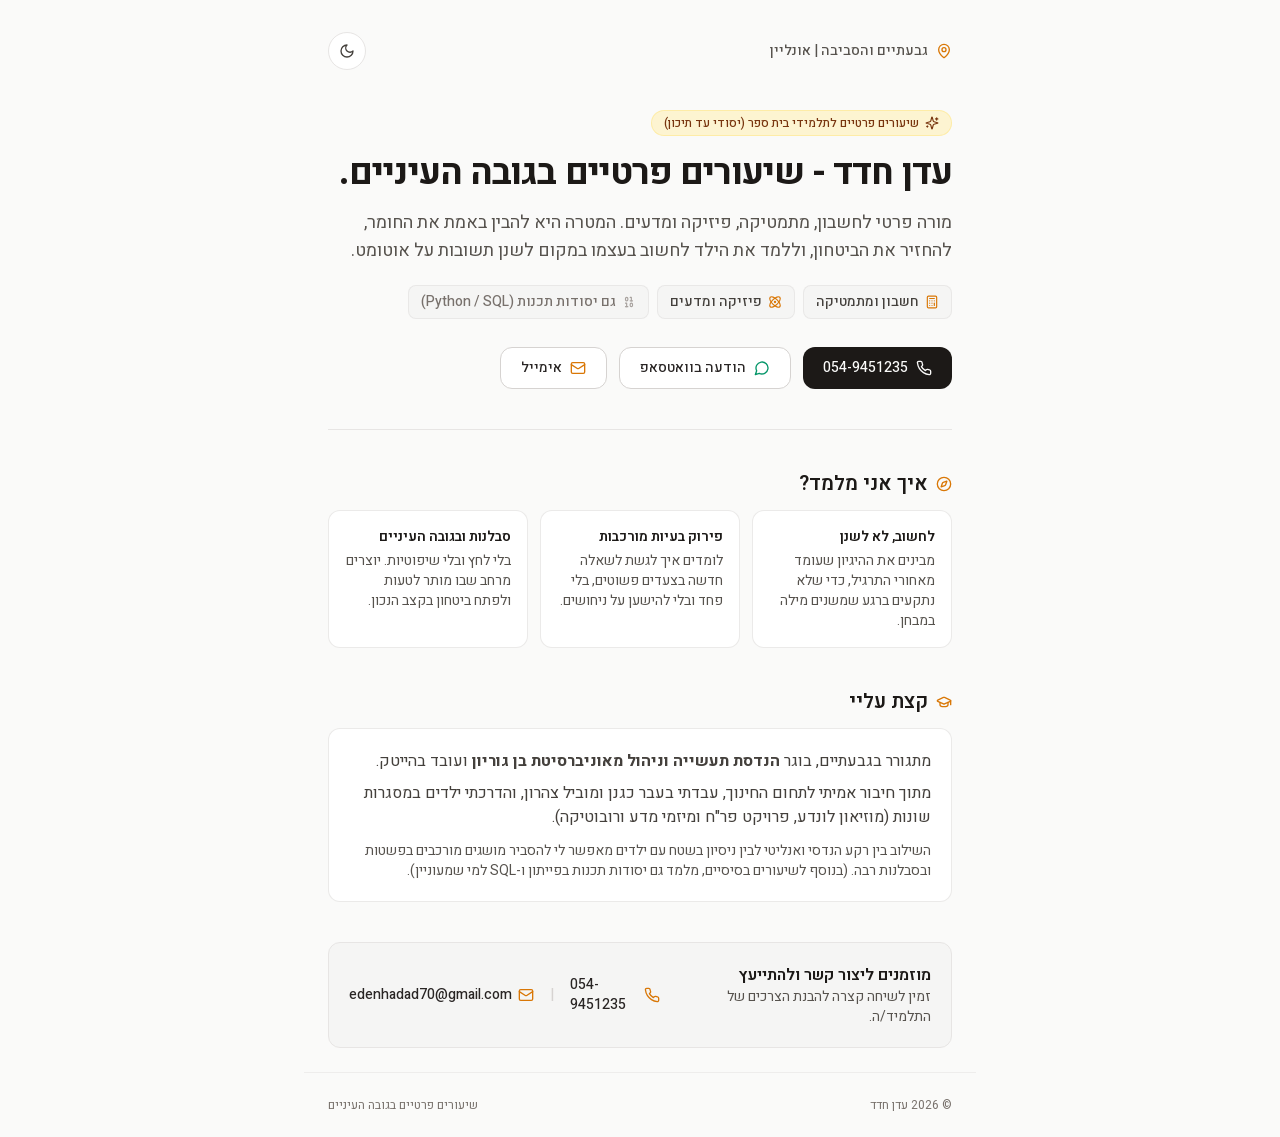
==== commit ad6b688e: "Deploy tightened school-focused /tutor landing page" ====
--- a/tutor/index.html
+++ b/tutor/index.html
@@ -1,4 +1,4 @@
-<!DOCTYPE html><!--ex8fRTAWLRG_FE0RGWaTu--><html lang="he" dir="rtl"><head><meta charSet="utf-8"/><meta name="viewport" content="width=device-width, initial-scale=1"/><link rel="stylesheet" href="/tutor/_next/static/css/bcd28d3bfe51a896.css" data-precedence="next"/><link rel="preload" as="script" fetchPriority="low" href="/tutor/_next/static/chunks/webpack-3db2ac2fe68a9051.js"/><script src="/tutor/_next/static/chunks/4bd1b696-c023c6e3521b1417.js" async=""></script><script src="/tutor/_next/static/chunks/255-ad8b42344f25699b.js" async=""></script><script src="/tutor/_next/static/chunks/main-app-fbf6844291fcf79f.js" async=""></script><script src="/tutor/_next/static/chunks/app/page-49868de15f071cdc.js" async=""></script><title>עדן חדד - שיעורים פרטיים בגובה העיניים</title><meta name="description" content="שיעורים פרטיים לתלמידי בית ספר בגבעתיים והסביבה. ללמוד לחשוב לבד, להבין לעומק ולא רק לדקלם תשובות. מתמטיקה, מדעים ותכנות (פייתון ו-SQL)."/><script>
+<!DOCTYPE html><!--sErR2ORiYsKKRSRg8uwjq--><html lang="he" dir="rtl"><head><meta charSet="utf-8"/><meta name="viewport" content="width=device-width, initial-scale=1"/><link rel="stylesheet" href="/tutor/_next/static/css/58a82f0040abd479.css" data-precedence="next"/><link rel="preload" as="script" fetchPriority="low" href="/tutor/_next/static/chunks/webpack-3db2ac2fe68a9051.js"/><script src="/tutor/_next/static/chunks/4bd1b696-c023c6e3521b1417.js" async=""></script><script src="/tutor/_next/static/chunks/255-ad8b42344f25699b.js" async=""></script><script src="/tutor/_next/static/chunks/main-app-fbf6844291fcf79f.js" async=""></script><script src="/tutor/_next/static/chunks/app/page-4200304f130fcedd.js" async=""></script><title>עדן חדד - שיעורים פרטיים בגובה העיניים</title><meta name="description" content="שיעורים פרטיים לתלמידי יסודי, חטיבה ותיכון בגבעתיים והסביבה / אונליין. חשבון, מתמטיקה, פיזיקה ומדעים."/><script>
               (function() {
                 try {
                   var saved = localStorage.getItem('theme');
@@ -10,4 +10,4 @@
                   }
                 } catch (e) {}
               })();
-            </script><script src="/tutor/_next/static/chunks/polyfills-42372ed130431b0a.js" noModule=""></script></head><body class="__className_72557f bg-stone-50 text-stone-900 dark:bg-zinc-950 dark:text-zinc-100 antialiased transition-colors duration-200 selection:bg-amber-200 dark:selection:bg-amber-900"><div hidden=""><!--$--><!--/$--></div><div class="min-h-screen flex flex-col justify-between"><header class="w-full max-w-3xl mx-auto px-6 pt-8 pb-4 flex items-center justify-between"><div class="flex items-center gap-2 text-sm font-medium text-stone-600 dark:text-zinc-400"><svg xmlns="http://www.w3.org/2000/svg" width="24" height="24" viewBox="0 0 24 24" fill="none" stroke="currentColor" stroke-width="2" stroke-linecap="round" stroke-linejoin="round" class="lucide lucide-map-pin w-4 h-4 text-amber-600 dark:text-amber-400 shrink-0"><path d="M20 10c0 4.993-5.539 10.193-7.399 11.799a1 1 0 0 1-1.202 0C9.539 20.193 4 14.993 4 10a8 8 0 0 1 16 0"></path><circle cx="12" cy="10" r="3"></circle></svg><span>גבעתיים והסביבה | אונליין</span></div><button aria-label="החלפת ערכת נושא" class="p-2.5 rounded-full border border-stone-200 dark:border-zinc-800 bg-white dark:bg-zinc-900 text-stone-700 dark:text-zinc-300 hover:bg-stone-100 dark:hover:bg-zinc-800 transition-colors"><svg xmlns="http://www.w3.org/2000/svg" width="24" height="24" viewBox="0 0 24 24" fill="none" stroke="currentColor" stroke-width="2" stroke-linecap="round" stroke-linejoin="round" class="lucide lucide-moon w-4 h-4"><path d="M12 3a6 6 0 0 0 9 9 9 9 0 1 1-9-9Z"></path></svg></button></header><main class="w-full max-w-3xl mx-auto px-6 py-8 space-y-12"><section class="space-y-5"><div class="inline-flex items-center gap-2 px-3 py-1 rounded-full text-xs font-medium bg-amber-100/80 text-amber-900 dark:bg-amber-950/60 dark:text-amber-300 border border-amber-200/60 dark:border-amber-800/50"><svg xmlns="http://www.w3.org/2000/svg" width="24" height="24" viewBox="0 0 24 24" fill="none" stroke="currentColor" stroke-width="2" stroke-linecap="round" stroke-linejoin="round" class="lucide lucide-sparkles w-3.5 h-3.5"><path d="M9.937 15.5A2 2 0 0 0 8.5 14.063l-6.135-1.582a.5.5 0 0 1 0-.962L8.5 9.936A2 2 0 0 0 9.937 8.5l1.582-6.135a.5.5 0 0 1 .963 0L14.063 8.5A2 2 0 0 0 15.5 9.937l6.135 1.581a.5.5 0 0 1 0 .964L15.5 14.063a2 2 0 0 0-1.437 1.437l-1.582 6.135a.5.5 0 0 1-.963 0z"></path><path d="M20 3v4"></path><path d="M22 5h-4"></path><path d="M4 17v2"></path><path d="M5 18H3"></path></svg><span>שיעורים פרטיים לתלמידי בית ספר | מתמטיקה, מדעים ותכנות (פייתון ו-SQL)</span></div><h1 class="text-3xl sm:text-5xl font-bold tracking-tight text-stone-900 dark:text-zinc-50 leading-tight">עדן חדד - שיעורים פרטיים בגובה העיניים.</h1><p class="text-lg sm:text-xl text-stone-600 dark:text-zinc-400 leading-relaxed max-w-2xl">המטרה שלי היא לא לפתור לילד את שיעורי הבית – אלא ללמד אותו<!-- --> <strong class="font-semibold text-stone-900 dark:text-zinc-100">לחשוב בעצמו</strong>, להבין את ההיגיון מאחורי החומר, ולהפסיק לענות על שאלות בצורה עיוורת.</p><div class="pt-2 flex flex-wrap gap-3"><a href="tel:054-9451235" class="inline-flex items-center gap-2 px-5 py-2.5 rounded-xl font-medium bg-stone-900 text-stone-50 hover:bg-stone-800 dark:bg-zinc-100 dark:text-zinc-900 dark:hover:bg-white transition-colors"><svg xmlns="http://www.w3.org/2000/svg" width="24" height="24" viewBox="0 0 24 24" fill="none" stroke="currentColor" stroke-width="2" stroke-linecap="round" stroke-linejoin="round" class="lucide lucide-phone w-4 h-4"><path d="M22 16.92v3a2 2 0 0 1-2.18 2 19.79 19.79 0 0 1-8.63-3.07 19.5 19.5 0 0 1-6-6 19.79 19.79 0 0 1-3.07-8.67A2 2 0 0 1 4.11 2h3a2 2 0 0 1 2 1.72 12.84 12.84 0 0 0 .7 2.81 2 2 0 0 1-.45 2.11L8.09 9.91a16 16 0 0 0 6 6l1.27-1.27a2 2 0 0 1 2.11-.45 12.84 12.84 0 0 0 2.81.7A2 2 0 0 1 22 16.92z"></path></svg><span>054-9451235</span></a><a href="https://wa.me/972549451235" target="_blank" rel="noopener noreferrer" class="inline-flex items-center gap-2 px-5 py-2.5 rounded-xl font-medium border border-stone-300 dark:border-zinc-800 bg-white dark:bg-zinc-900 text-stone-800 dark:text-zinc-200 hover:bg-stone-100 dark:hover:bg-zinc-800/80 transition-colors"><svg xmlns="http://www.w3.org/2000/svg" width="24" height="24" viewBox="0 0 24 24" fill="none" stroke="currentColor" stroke-width="2" stroke-linecap="round" stroke-linejoin="round" class="lucide lucide-message-circle w-4 h-4 text-emerald-600 dark:text-emerald-400"><path d="M7.9 20A9 9 0 1 0 4 16.1L2 22Z"></path></svg><span>הודעה בוואטסאפ</span></a><a href="mailto:edenhadad70@gmail.com" class="inline-flex items-center gap-2 px-5 py-2.5 rounded-xl font-medium border border-stone-300 dark:border-zinc-800 bg-white dark:bg-zinc-900 text-stone-800 dark:text-zinc-200 hover:bg-stone-100 dark:hover:bg-zinc-800/80 transition-colors"><svg xmlns="http://www.w3.org/2000/svg" width="24" height="24" viewBox="0 0 24 24" fill="none" stroke="currentColor" stroke-width="2" stroke-linecap="round" stroke-linejoin="round" class="lucide lucide-mail w-4 h-4 text-amber-600 dark:text-amber-400"><rect width="20" height="16" x="2" y="4" rx="2"></rect><path d="m22 7-8.97 5.7a1.94 1.94 0 0 1-2.06 0L2 7"></path></svg><span>edenhadad70@gmail.com</span></a></div></section><hr class="border-stone-200 dark:border-zinc-800/80"/><section class="space-y-4"><h2 class="text-xl sm:text-2xl font-semibold text-stone-900 dark:text-zinc-100 flex items-center gap-2.5"><svg xmlns="http://www.w3.org/2000/svg" width="24" height="24" viewBox="0 0 24 24" fill="none" stroke="currentColor" stroke-width="2" stroke-linecap="round" stroke-linejoin="round" class="lucide lucide-lightbulb w-5 h-5 text-amber-600 dark:text-amber-400 shrink-0"><path d="M15 14c.2-1 .7-1.7 1.5-2.5 1-.9 1.5-2.2 1.5-3.5A6 6 0 0 0 6 8c0 1 .2 2.2 1.5 3.5.7.7 1.3 1.5 1.5 2.5"></path><path d="M9 18h6"></path><path d="M10 22h4"></path></svg><span>הגישה שלי: לחשוב לבד, לא לדקלם פתרונות</span></h2><div class="p-6 rounded-2xl bg-white dark:bg-zinc-900/70 border border-stone-200/80 dark:border-zinc-800/80 space-y-4 text-base sm:text-lg text-stone-700 dark:text-zinc-300 leading-relaxed"><p>הרבה ילדים לומדים לעבוד &quot;על אוטומט&quot; – להציב בנוסחה בלי להבין למה, או לנחש איזו תשובה המורה רוצה לשמוע. ברגע שמשנים מילה אחת בשאלה במבחן, הם נתקעים.</p><p>בשיעורים שלנו אנחנו עובדים אחרת: עם<!-- --> <strong class="font-semibold text-stone-900 dark:text-zinc-100">המון סבלנות, הכלה ויכולת גישור</strong>, אנחנו עוצרים להבין את השאלה, מפרקים בעיות מורכבות לצעדים פשוטים, ומפתחים סקרנות טבעית וביטחון לחשוב עצמאית.</p><div class="grid grid-cols-1 sm:grid-cols-3 gap-3 pt-2"><div class="p-3.5 rounded-xl bg-stone-50 dark:bg-zinc-950/60 border border-stone-200/60 dark:border-zinc-800/60"><div class="font-semibold text-stone-900 dark:text-zinc-100 text-sm mb-1 flex items-center gap-1.5"><svg xmlns="http://www.w3.org/2000/svg" width="24" height="24" viewBox="0 0 24 24" fill="none" stroke="currentColor" stroke-width="2" stroke-linecap="round" stroke-linejoin="round" class="lucide lucide-compass w-4 h-4 text-amber-600 dark:text-amber-400"><path d="m16.24 7.76-1.804 5.411a2 2 0 0 1-1.265 1.265L7.76 16.24l1.804-5.411a2 2 0 0 1 1.265-1.265z"></path><circle cx="12" cy="12" r="10"></circle></svg><span>הבנה במקום שינון</span></div><p class="text-sm text-stone-600 dark:text-zinc-400">שואלים &quot;למה?&quot; ומבינים את ההיגיון, במקום להציב בנוסחה בצורה עיוורת.</p></div><div class="p-3.5 rounded-xl bg-stone-50 dark:bg-zinc-950/60 border border-stone-200/60 dark:border-zinc-800/60"><div class="font-semibold text-stone-900 dark:text-zinc-100 text-sm mb-1 flex items-center gap-1.5"><svg xmlns="http://www.w3.org/2000/svg" width="24" height="24" viewBox="0 0 24 24" fill="none" stroke="currentColor" stroke-width="2" stroke-linecap="round" stroke-linejoin="round" class="lucide lucide-heart-handshake w-4 h-4 text-amber-600 dark:text-amber-400"><path d="M19 14c1.49-1.46 3-3.21 3-5.5A5.5 5.5 0 0 0 16.5 3c-1.76 0-3 .5-4.5 2-1.5-1.5-2.74-2-4.5-2A5.5 5.5 0 0 0 2 8.5c0 2.3 1.5 4.05 3 5.5l7 7Z"></path><path d="M12 5 9.04 7.96a2.17 2.17 0 0 0 0 3.08c.82.82 2.13.85 3 .07l2.07-1.9a2.82 2.82 0 0 1 3.79 0l2.96 2.66"></path><path d="m18 15-2-2"></path><path d="m15 18-2-2"></path></svg><span>סבלנות וביטחון עצמי</span></div><p class="text-sm text-stone-600 dark:text-zinc-400">סביבה רגועה שבה מותר לטעות, לשאול ולהתקדם בקצב של הילד.</p></div><div class="p-3.5 rounded-xl bg-stone-50 dark:bg-zinc-950/60 border border-stone-200/60 dark:border-zinc-800/60"><div class="font-semibold text-stone-900 dark:text-zinc-100 text-sm mb-1 flex items-center gap-1.5"><svg xmlns="http://www.w3.org/2000/svg" width="24" height="24" viewBox="0 0 24 24" fill="none" stroke="currentColor" stroke-width="2" stroke-linecap="round" stroke-linejoin="round" class="lucide lucide-code-xml w-4 h-4 text-amber-600 dark:text-amber-400"><path d="m18 16 4-4-4-4"></path><path d="m6 8-4 4 4 4"></path><path d="m14.5 4-5 16"></path></svg><span>כלים לפתרון בעיות</span></div><p class="text-sm text-stone-600 dark:text-zinc-400">איך לגשת לשאלה חדשה לבד – במתמטיקה, במדעים או בתכנות (פייתון ו-SQL).</p></div></div></div></section><section class="space-y-4"><h2 class="text-xl sm:text-2xl font-semibold text-stone-900 dark:text-zinc-100 flex items-center gap-2.5"><svg xmlns="http://www.w3.org/2000/svg" width="24" height="24" viewBox="0 0 24 24" fill="none" stroke="currentColor" stroke-width="2" stroke-linecap="round" stroke-linejoin="round" class="lucide lucide-graduation-cap w-5 h-5 text-amber-600 dark:text-amber-400 shrink-0"><path d="M21.42 10.922a1 1 0 0 0-.019-1.838L12.83 5.18a2 2 0 0 0-1.66 0L2.6 9.08a1 1 0 0 0 0 1.832l8.57 3.908a2 2 0 0 0 1.66 0z"></path><path d="M22 10v6"></path><path d="M6 12.5V16a6 3 0 0 0 12 0v-3.5"></path></svg><span>קצת עליי</span></h2><div class="p-6 rounded-2xl bg-white dark:bg-zinc-900/70 border border-stone-200/80 dark:border-zinc-800/80 space-y-4 text-base sm:text-lg text-stone-700 dark:text-zinc-300 leading-relaxed"><p>מתגורר בגבעתיים, בוגר<!-- --> <strong class="font-semibold text-stone-900 dark:text-zinc-100">הנדסת תעשייה וניהול מאוניברסיטת בן גוריון</strong> <!-- -->ואיש דאטה בהייטק.</p><p>מתוך אהבה אמיתית לעולם החינוך, לקחתי פסק זמן מההייטק כדי לעבוד עם ילדים בשטח – כגנן וכמוביל צהרון, לצד ניסיון עשיר בהדרכת ילדים במוזיאון לונדע, בפרויקט פר&quot;ח וביוזמות מדע ורובוטיקה.</p><p>כיום חזרתי להייטק, ובמקביל אני מלמד שיעורים פרטיים לתלמידי בית ספר (כולל תכנות ב-<strong class="font-semibold text-stone-900 dark:text-zinc-100">פייתון ו-SQL</strong>). השילוב בין שני העולמות מאפשר לי להביא לשיעור גם חשיבה אנליטית ומסודרת – וגם את הרגישות, הסבלנות והיכולת לדבר עם כל ילד בדיוק בגובה העיניים.</p></div></section><section class="space-y-4"><h2 class="text-xl sm:text-2xl font-semibold text-stone-900 dark:text-zinc-100">יצירת קשר</h2><div class="p-6 rounded-2xl bg-stone-100/80 dark:bg-zinc-900 border border-stone-200 dark:border-zinc-800 flex flex-col sm:flex-row sm:items-center justify-between gap-6"><div class="space-y-1"><p class="font-medium text-stone-900 dark:text-zinc-100 text-lg">מוזמנים לדבר איתי ולהתייעץ בשמחה</p><p class="text-sm text-stone-600 dark:text-zinc-400">שיחת היכרות קצרה בטלפון או בוואטסאפ כדי להבין מה הילד צריך.</p></div><div class="flex flex-col gap-2.5 text-sm sm:text-base"><a href="tel:054-9451235" class="inline-flex items-center gap-2.5 font-medium text-stone-800 dark:text-zinc-200 hover:text-amber-600 dark:hover:text-amber-400 transition-colors"><svg xmlns="http://www.w3.org/2000/svg" width="24" height="24" viewBox="0 0 24 24" fill="none" stroke="currentColor" stroke-width="2" stroke-linecap="round" stroke-linejoin="round" class="lucide lucide-phone w-4 h-4 text-amber-600 dark:text-amber-400 shrink-0"><path d="M22 16.92v3a2 2 0 0 1-2.18 2 19.79 19.79 0 0 1-8.63-3.07 19.5 19.5 0 0 1-6-6 19.79 19.79 0 0 1-3.07-8.67A2 2 0 0 1 4.11 2h3a2 2 0 0 1 2 1.72 12.84 12.84 0 0 0 .7 2.81 2 2 0 0 1-.45 2.11L8.09 9.91a16 16 0 0 0 6 6l1.27-1.27a2 2 0 0 1 2.11-.45 12.84 12.84 0 0 0 2.81.7A2 2 0 0 1 22 16.92z"></path></svg><span dir="ltr">054-9451235</span></a><a href="mailto:edenhadad70@gmail.com" class="inline-flex items-center gap-2.5 font-medium text-stone-800 dark:text-zinc-200 hover:text-amber-600 dark:hover:text-amber-400 transition-colors"><svg xmlns="http://www.w3.org/2000/svg" width="24" height="24" viewBox="0 0 24 24" fill="none" stroke="currentColor" stroke-width="2" stroke-linecap="round" stroke-linejoin="round" class="lucide lucide-mail w-4 h-4 text-amber-600 dark:text-amber-400 shrink-0"><rect width="20" height="16" x="2" y="4" rx="2"></rect><path d="m22 7-8.97 5.7a1.94 1.94 0 0 1-2.06 0L2 7"></path></svg><span dir="ltr">edenhadad70@gmail.com</span></a></div></div></section></main><footer class="w-full max-w-3xl mx-auto px-6 py-8 text-xs text-stone-500 dark:text-zinc-500 flex items-center justify-between border-t border-stone-200/60 dark:border-zinc-900"><span>© <!-- -->2026<!-- --> עדן חדד</span><span>שיעורים פרטיים בגובה העיניים</span></footer></div><!--$--><!--/$--><script src="/tutor/_next/static/chunks/webpack-3db2ac2fe68a9051.js" id="_R_" async=""></script><script>(self.__next_f=self.__next_f||[]).push([0])</script><script>self.__next_f.push([1,"1:\"$Sreact.fragment\"\n2:I[9766,[],\"\"]\n3:I[8924,[],\"\"]\n4:I[1959,[],\"ClientPageRoot\"]\n5:I[8786,[\"974\",\"static/chunks/app/page-49868de15f071cdc.js\"],\"default\"]\n8:I[4431,[],\"OutletBoundary\"]\na:I[5278,[],\"AsyncMetadataOutlet\"]\nc:I[4431,[],\"ViewportBoundary\"]\ne:I[4431,[],\"MetadataBoundary\"]\nf:\"$Sreact.suspense\"\n11:I[7150,[],\"\"]\n:HL[\"/tutor/_next/static/css/bcd28d3bfe51a896.css\",\"style\"]\n"])</script><script>self.__next_f.push([1,"0:{\"P\":null,\"b\":\"ex8fRTAWLRG_FE0RGWaTu\",\"p\":\"/tutor\",\"c\":[\"\",\"\"],\"i\":false,\"f\":[[[\"\",{\"children\":[\"__PAGE__\",{}]},\"$undefined\",\"$undefined\",true],[\"\",[\"$\",\"$1\",\"c\",{\"children\":[[[\"$\",\"link\",\"0\",{\"rel\":\"stylesheet\",\"href\":\"/tutor/_next/static/css/bcd28d3bfe51a896.css\",\"precedence\":\"next\",\"crossOrigin\":\"$undefined\",\"nonce\":\"$undefined\"}]],[\"$\",\"html\",null,{\"lang\":\"he\",\"dir\":\"rtl\",\"suppressHydrationWarning\":true,\"children\":[[\"$\",\"head\",null,{\"children\":[\"$\",\"script\",null,{\"dangerouslySetInnerHTML\":{\"__html\":\"\\n              (function() {\\n                try {\\n                  var saved = localStorage.getItem('theme');\\n                  var prefersDark = window.matchMedia('(prefers-color-scheme: dark)').matches;\\n                  if (saved === 'dark' || (!saved \u0026\u0026 prefersDark)) {\\n                    document.documentElement.classList.add('dark');\\n                  } else {\\n                    document.documentElement.classList.remove('dark');\\n                  }\\n                } catch (e) {}\\n              })();\\n            \"}}]}],[\"$\",\"body\",null,{\"className\":\"__className_72557f bg-stone-50 text-stone-900 dark:bg-zinc-950 dark:text-zinc-100 antialiased transition-colors duration-200 selection:bg-amber-200 dark:selection:bg-amber-900\",\"children\":[\"$\",\"$L2\",null,{\"parallelRouterKey\":\"children\",\"error\":\"$undefined\",\"errorStyles\":\"$undefined\",\"errorScripts\":\"$undefined\",\"template\":[\"$\",\"$L3\",null,{}],\"templateStyles\":\"$undefined\",\"templateScripts\":\"$undefined\",\"notFound\":[[[\"$\",\"title\",null,{\"children\":\"404: This page could not be found.\"}],[\"$\",\"div\",null,{\"style\":{\"fontFamily\":\"system-ui,\\\"Segoe UI\\\",Roboto,Helvetica,Arial,sans-serif,\\\"Apple Color Emoji\\\",\\\"Segoe UI Emoji\\\"\",\"height\":\"100vh\",\"textAlign\":\"center\",\"display\":\"flex\",\"flexDirection\":\"column\",\"alignItems\":\"center\",\"justifyContent\":\"center\"},\"children\":[\"$\",\"div\",null,{\"children\":[[\"$\",\"style\",null,{\"dangerouslySetInnerHTML\":{\"__html\":\"body{color:#000;background:#fff;margin:0}.next-error-h1{border-right:1px solid rgba(0,0,0,.3)}@media (prefers-color-scheme:dark){body{color:#fff;background:#000}.next-error-h1{border-right:1px solid rgba(255,255,255,.3)}}\"}}],[\"$\",\"h1\",null,{\"className\":\"next-error-h1\",\"style\":{\"display\":\"inline-block\",\"margin\":\"0 20px 0 0\",\"padding\":\"0 23px 0 0\",\"fontSize\":24,\"fontWeight\":500,\"verticalAlign\":\"top\",\"lineHeight\":\"49px\"},\"children\":404}],[\"$\",\"div\",null,{\"style\":{\"display\":\"inline-block\"},\"children\":[\"$\",\"h2\",null,{\"style\":{\"fontSize\":14,\"fontWeight\":400,\"lineHeight\":\"49px\",\"margin\":0},\"children\":\"This page could not be found.\"}]}]]}]}]],[]],\"forbidden\":\"$undefined\",\"unauthorized\":\"$undefined\"}]}]]}]]}],{\"children\":[\"__PAGE__\",[\"$\",\"$1\",\"c\",{\"children\":[[\"$\",\"$L4\",null,{\"Component\":\"$5\",\"searchParams\":{},\"params\":{},\"promises\":[\"$@6\",\"$@7\"]}],null,[\"$\",\"$L8\",null,{\"children\":[\"$L9\",[\"$\",\"$La\",null,{\"promise\":\"$@b\"}]]}]]}],{},null,false]},null,false],[\"$\",\"$1\",\"h\",{\"children\":[null,[[\"$\",\"$Lc\",null,{\"children\":\"$Ld\"}],null],[\"$\",\"$Le\",null,{\"children\":[\"$\",\"div\",null,{\"hidden\":true,\"children\":[\"$\",\"$f\",null,{\"fallback\":null,\"children\":\"$L10\"}]}]}]]}],false]],\"m\":\"$undefined\",\"G\":[\"$11\",[]],\"s\":false,\"S\":true}\n"])</script><script>self.__next_f.push([1,"6:{}\n7:\"$0:f:0:1:2:children:1:props:children:0:props:params\"\n"])</script><script>self.__next_f.push([1,"d:[[\"$\",\"meta\",\"0\",{\"charSet\":\"utf-8\"}],[\"$\",\"meta\",\"1\",{\"name\":\"viewport\",\"content\":\"width=device-width, initial-scale=1\"}]]\n9:null\n"])</script><script>self.__next_f.push([1,"b:{\"metadata\":[[\"$\",\"title\",\"0\",{\"children\":\"עדן חדד - שיעורים פרטיים בגובה העיניים\"}],[\"$\",\"meta\",\"1\",{\"name\":\"description\",\"content\":\"שיעורים פרטיים לתלמידי בית ספר בגבעתיים והסביבה. ללמוד לחשוב לבד, להבין לעומק ולא רק לדקלם תשובות. מתמטיקה, מדעים ותכנות (פייתון ו-SQL).\"}]],\"error\":null,\"digest\":\"$undefined\"}\n"])</script><script>self.__next_f.push([1,"10:\"$b:metadata\"\n"])</script></body></html>+            </script><script src="/tutor/_next/static/chunks/polyfills-42372ed130431b0a.js" noModule=""></script></head><body class="__className_72557f bg-stone-50 text-stone-900 dark:bg-zinc-950 dark:text-zinc-100 antialiased transition-colors duration-200 selection:bg-amber-200 dark:selection:bg-amber-900"><div hidden=""><!--$--><!--/$--></div><div class="min-h-screen flex flex-col justify-between"><header class="w-full max-w-2xl mx-auto px-6 pt-8 pb-4 flex items-center justify-between"><div class="flex items-center gap-2 text-sm font-medium text-stone-600 dark:text-zinc-400"><svg xmlns="http://www.w3.org/2000/svg" width="24" height="24" viewBox="0 0 24 24" fill="none" stroke="currentColor" stroke-width="2" stroke-linecap="round" stroke-linejoin="round" class="lucide lucide-map-pin w-4 h-4 text-amber-600 dark:text-amber-400 shrink-0"><path d="M20 10c0 4.993-5.539 10.193-7.399 11.799a1 1 0 0 1-1.202 0C9.539 20.193 4 14.993 4 10a8 8 0 0 1 16 0"></path><circle cx="12" cy="10" r="3"></circle></svg><span>גבעתיים והסביבה | אונליין</span></div><button aria-label="החלפת ערכת נושא" class="p-2.5 rounded-full border border-stone-200 dark:border-zinc-800 bg-white dark:bg-zinc-900 text-stone-700 dark:text-zinc-300 hover:bg-stone-100 dark:hover:bg-zinc-800 transition-colors"><svg xmlns="http://www.w3.org/2000/svg" width="24" height="24" viewBox="0 0 24 24" fill="none" stroke="currentColor" stroke-width="2" stroke-linecap="round" stroke-linejoin="round" class="lucide lucide-moon w-4 h-4"><path d="M12 3a6 6 0 0 0 9 9 9 9 0 1 1-9-9Z"></path></svg></button></header><main class="w-full max-w-2xl mx-auto px-6 py-6 space-y-10"><section class="space-y-4"><div class="inline-flex items-center gap-1.5 px-3 py-1 rounded-full text-xs font-medium bg-amber-100/80 text-amber-900 dark:bg-amber-950/60 dark:text-amber-300 border border-amber-200/60 dark:border-amber-800/50"><svg xmlns="http://www.w3.org/2000/svg" width="24" height="24" viewBox="0 0 24 24" fill="none" stroke="currentColor" stroke-width="2" stroke-linecap="round" stroke-linejoin="round" class="lucide lucide-sparkles w-3.5 h-3.5"><path d="M9.937 15.5A2 2 0 0 0 8.5 14.063l-6.135-1.582a.5.5 0 0 1 0-.962L8.5 9.936A2 2 0 0 0 9.937 8.5l1.582-6.135a.5.5 0 0 1 .963 0L14.063 8.5A2 2 0 0 0 15.5 9.937l6.135 1.581a.5.5 0 0 1 0 .964L15.5 14.063a2 2 0 0 0-1.437 1.437l-1.582 6.135a.5.5 0 0 1-.963 0z"></path><path d="M20 3v4"></path><path d="M22 5h-4"></path><path d="M4 17v2"></path><path d="M5 18H3"></path></svg><span>שיעורים פרטיים לתלמידי בית ספר (יסודי עד תיכון)</span></div><h1 class="text-3xl sm:text-4xl font-bold tracking-tight text-stone-900 dark:text-zinc-50 leading-tight">עדן חדד - שיעורים פרטיים בגובה העיניים.</h1><p class="text-base sm:text-lg text-stone-600 dark:text-zinc-400 leading-relaxed">מורה פרטי לחשבון, מתמטיקה, פיזיקה ומדעים. המטרה היא להבין באמת את החומר, להחזיר את הביטחון, וללמד את הילד לחשוב בעצמו במקום לשנן תשובות על אוטומט.</p><div class="flex flex-wrap gap-2 pt-1 text-xs sm:text-sm font-medium text-stone-700 dark:text-zinc-300"><span class="inline-flex items-center gap-1.5 px-3 py-1.5 rounded-lg bg-stone-100 dark:bg-zinc-800/70 border border-stone-200/80 dark:border-zinc-700/60"><svg xmlns="http://www.w3.org/2000/svg" width="24" height="24" viewBox="0 0 24 24" fill="none" stroke="currentColor" stroke-width="2" stroke-linecap="round" stroke-linejoin="round" class="lucide lucide-calculator w-3.5 h-3.5 text-amber-600 dark:text-amber-400"><rect width="16" height="20" x="4" y="2" rx="2"></rect><line x1="8" x2="16" y1="6" y2="6"></line><line x1="16" x2="16" y1="14" y2="18"></line><path d="M16 10h.01"></path><path d="M12 10h.01"></path><path d="M8 10h.01"></path><path d="M12 14h.01"></path><path d="M8 14h.01"></path><path d="M12 18h.01"></path><path d="M8 18h.01"></path></svg> חשבון ומתמטיקה</span><span class="inline-flex items-center gap-1.5 px-3 py-1.5 rounded-lg bg-stone-100 dark:bg-zinc-800/70 border border-stone-200/80 dark:border-zinc-700/60"><svg xmlns="http://www.w3.org/2000/svg" width="24" height="24" viewBox="0 0 24 24" fill="none" stroke="currentColor" stroke-width="2" stroke-linecap="round" stroke-linejoin="round" class="lucide lucide-atom w-3.5 h-3.5 text-amber-600 dark:text-amber-400"><circle cx="12" cy="12" r="1"></circle><path d="M20.2 20.2c2.04-2.03.02-7.36-4.5-11.9-4.54-4.52-9.87-6.54-11.9-4.5-2.04 2.03-.02 7.36 4.5 11.9 4.54 4.52 9.87 6.54 11.9 4.5Z"></path><path d="M15.7 15.7c4.52-4.54 6.54-9.87 4.5-11.9-2.03-2.04-7.36-.02-11.9 4.5-4.52 4.54-6.54 9.87-4.5 11.9 2.03 2.04 7.36.02 11.9-4.5Z"></path></svg> פיזיקה ומדעים</span><span class="inline-flex items-center gap-1.5 px-3 py-1.5 rounded-lg bg-stone-100 dark:bg-zinc-800/70 border border-stone-200/80 dark:border-zinc-700/60 text-stone-500 dark:text-zinc-400"><svg xmlns="http://www.w3.org/2000/svg" width="24" height="24" viewBox="0 0 24 24" fill="none" stroke="currentColor" stroke-width="2" stroke-linecap="round" stroke-linejoin="round" class="lucide lucide-binary w-3.5 h-3.5 text-stone-400 dark:text-zinc-500"><rect x="14" y="14" width="4" height="6" rx="2"></rect><rect x="6" y="4" width="4" height="6" rx="2"></rect><path d="M6 20h4"></path><path d="M14 10h4"></path><path d="M6 14h2v6"></path><path d="M14 4h2v6"></path></svg> גם יסודות תכנות (Python / SQL)</span></div><div class="pt-3 flex flex-wrap gap-3"><a href="tel:054-9451235" class="inline-flex items-center gap-2 px-5 py-2.5 rounded-xl font-medium bg-stone-900 text-stone-50 hover:bg-stone-800 dark:bg-zinc-100 dark:text-zinc-900 dark:hover:bg-white transition-colors text-sm"><svg xmlns="http://www.w3.org/2000/svg" width="24" height="24" viewBox="0 0 24 24" fill="none" stroke="currentColor" stroke-width="2" stroke-linecap="round" stroke-linejoin="round" class="lucide lucide-phone w-4 h-4"><path d="M22 16.92v3a2 2 0 0 1-2.18 2 19.79 19.79 0 0 1-8.63-3.07 19.5 19.5 0 0 1-6-6 19.79 19.79 0 0 1-3.07-8.67A2 2 0 0 1 4.11 2h3a2 2 0 0 1 2 1.72 12.84 12.84 0 0 0 .7 2.81 2 2 0 0 1-.45 2.11L8.09 9.91a16 16 0 0 0 6 6l1.27-1.27a2 2 0 0 1 2.11-.45 12.84 12.84 0 0 0 2.81.7A2 2 0 0 1 22 16.92z"></path></svg><span>054-9451235</span></a><a href="https://wa.me/972549451235" target="_blank" rel="noopener noreferrer" class="inline-flex items-center gap-2 px-5 py-2.5 rounded-xl font-medium border border-stone-300 dark:border-zinc-800 bg-white dark:bg-zinc-900 text-stone-800 dark:text-zinc-200 hover:bg-stone-100 dark:hover:bg-zinc-800/80 transition-colors text-sm"><svg xmlns="http://www.w3.org/2000/svg" width="24" height="24" viewBox="0 0 24 24" fill="none" stroke="currentColor" stroke-width="2" stroke-linecap="round" stroke-linejoin="round" class="lucide lucide-message-circle w-4 h-4 text-emerald-600 dark:text-emerald-400"><path d="M7.9 20A9 9 0 1 0 4 16.1L2 22Z"></path></svg><span>הודעה בוואטסאפ</span></a><a href="mailto:edenhadad70@gmail.com" class="inline-flex items-center gap-2 px-5 py-2.5 rounded-xl font-medium border border-stone-300 dark:border-zinc-800 bg-white dark:bg-zinc-900 text-stone-800 dark:text-zinc-200 hover:bg-stone-100 dark:hover:bg-zinc-800/80 transition-colors text-sm"><svg xmlns="http://www.w3.org/2000/svg" width="24" height="24" viewBox="0 0 24 24" fill="none" stroke="currentColor" stroke-width="2" stroke-linecap="round" stroke-linejoin="round" class="lucide lucide-mail w-4 h-4 text-amber-600 dark:text-amber-400"><rect width="20" height="16" x="2" y="4" rx="2"></rect><path d="m22 7-8.97 5.7a1.94 1.94 0 0 1-2.06 0L2 7"></path></svg><span>אימייל</span></a></div></section><hr class="border-stone-200 dark:border-zinc-800/80"/><section class="space-y-3"><h2 class="text-lg sm:text-xl font-semibold text-stone-900 dark:text-zinc-100 flex items-center gap-2"><svg xmlns="http://www.w3.org/2000/svg" width="24" height="24" viewBox="0 0 24 24" fill="none" stroke="currentColor" stroke-width="2" stroke-linecap="round" stroke-linejoin="round" class="lucide lucide-compass w-4 h-4 text-amber-600 dark:text-amber-400 shrink-0"><path d="m16.24 7.76-1.804 5.411a2 2 0 0 1-1.265 1.265L7.76 16.24l1.804-5.411a2 2 0 0 1 1.265-1.265z"></path><circle cx="12" cy="12" r="10"></circle></svg><span>איך אני מלמד?</span></h2><div class="grid grid-cols-1 sm:grid-cols-3 gap-3"><div class="p-4 rounded-xl bg-white dark:bg-zinc-900/70 border border-stone-200/80 dark:border-zinc-800/80"><div class="font-semibold text-stone-900 dark:text-zinc-100 text-sm mb-1">לחשוב, לא לשנן</div><p class="text-xs sm:text-sm text-stone-600 dark:text-zinc-400 leading-normal">מבינים את ההיגיון שעומד מאחורי התרגיל, כדי שלא נתקעים ברגע שמשנים מילה במבחן.</p></div><div class="p-4 rounded-xl bg-white dark:bg-zinc-900/70 border border-stone-200/80 dark:border-zinc-800/80"><div class="font-semibold text-stone-900 dark:text-zinc-100 text-sm mb-1">פירוק בעיות מורכבות</div><p class="text-xs sm:text-sm text-stone-600 dark:text-zinc-400 leading-normal">לומדים איך לגשת לשאלה חדשה בצעדים פשוטים, בלי פחד ובלי להישען על ניחושים.</p></div><div class="p-4 rounded-xl bg-white dark:bg-zinc-900/70 border border-stone-200/80 dark:border-zinc-800/80"><div class="font-semibold text-stone-900 dark:text-zinc-100 text-sm mb-1">סבלנות ובגובה העיניים</div><p class="text-xs sm:text-sm text-stone-600 dark:text-zinc-400 leading-normal">בלי לחץ ובלי שיפוטיות. יוצרים מרחב שבו מותר לטעות ולפתח ביטחון בקצב הנכון.</p></div></div></section><section class="space-y-3"><h2 class="text-lg sm:text-xl font-semibold text-stone-900 dark:text-zinc-100 flex items-center gap-2"><svg xmlns="http://www.w3.org/2000/svg" width="24" height="24" viewBox="0 0 24 24" fill="none" stroke="currentColor" stroke-width="2" stroke-linecap="round" stroke-linejoin="round" class="lucide lucide-graduation-cap w-4 h-4 text-amber-600 dark:text-amber-400 shrink-0"><path d="M21.42 10.922a1 1 0 0 0-.019-1.838L12.83 5.18a2 2 0 0 0-1.66 0L2.6 9.08a1 1 0 0 0 0 1.832l8.57 3.908a2 2 0 0 0 1.66 0z"></path><path d="M22 10v6"></path><path d="M6 12.5V16a6 3 0 0 0 12 0v-3.5"></path></svg><span>קצת עליי</span></h2><div class="p-5 rounded-xl bg-white dark:bg-zinc-900/70 border border-stone-200/80 dark:border-zinc-800/80 space-y-2 text-sm sm:text-base text-stone-700 dark:text-zinc-300 leading-relaxed"><p>מתגורר בגבעתיים, בוגר <strong>הנדסת תעשייה וניהול מאוניברסיטת בן גוריון</strong> ועובד בהייטק.</p><p>מתוך חיבור אמיתי לתחום החינוך, עבדתי בעבר כגנן ומוביל צהרון, והדרכתי ילדים במסגרות שונות (מוזיאון לונדע, פרויקט פר&quot;ח ומיזמי מדע ורובוטיקה).</p><p class="text-stone-600 dark:text-zinc-400 text-xs sm:text-sm pt-1">השילוב בין רקע הנדסי ואנליטי לבין ניסיון בשטח עם ילדים מאפשר לי להסביר מושגים מורכבים בפשטות ובסבלנות רבה. (בנוסף לשיעורים בסיסיים, מלמד גם יסודות תכנות בפייתון ו-SQL למי שמעוניין).</p></div></section><section class="p-5 rounded-xl bg-stone-100/90 dark:bg-zinc-900 border border-stone-200 dark:border-zinc-800 flex flex-col sm:flex-row sm:items-center justify-between gap-4"><div><div class="font-semibold text-stone-900 dark:text-zinc-100 text-base">מוזמנים ליצור קשר ולהתייעץ</div><div class="text-xs sm:text-sm text-stone-600 dark:text-zinc-400">זמין לשיחה קצרה להבנת הצרכים של התלמיד/ה.</div></div><div class="flex items-center gap-4 text-sm font-medium"><a href="tel:054-9451235" class="inline-flex items-center gap-1.5 text-stone-800 dark:text-zinc-200 hover:text-amber-600 dark:hover:text-amber-400"><svg xmlns="http://www.w3.org/2000/svg" width="24" height="24" viewBox="0 0 24 24" fill="none" stroke="currentColor" stroke-width="2" stroke-linecap="round" stroke-linejoin="round" class="lucide lucide-phone w-4 h-4 text-amber-600 dark:text-amber-400 shrink-0"><path d="M22 16.92v3a2 2 0 0 1-2.18 2 19.79 19.79 0 0 1-8.63-3.07 19.5 19.5 0 0 1-6-6 19.79 19.79 0 0 1-3.07-8.67A2 2 0 0 1 4.11 2h3a2 2 0 0 1 2 1.72 12.84 12.84 0 0 0 .7 2.81 2 2 0 0 1-.45 2.11L8.09 9.91a16 16 0 0 0 6 6l1.27-1.27a2 2 0 0 1 2.11-.45 12.84 12.84 0 0 0 2.81.7A2 2 0 0 1 22 16.92z"></path></svg><span dir="ltr">054-9451235</span></a><span class="text-stone-300 dark:text-zinc-700">|</span><a href="mailto:edenhadad70@gmail.com" class="inline-flex items-center gap-1.5 text-stone-800 dark:text-zinc-200 hover:text-amber-600 dark:hover:text-amber-400"><svg xmlns="http://www.w3.org/2000/svg" width="24" height="24" viewBox="0 0 24 24" fill="none" stroke="currentColor" stroke-width="2" stroke-linecap="round" stroke-linejoin="round" class="lucide lucide-mail w-4 h-4 text-amber-600 dark:text-amber-400 shrink-0"><rect width="20" height="16" x="2" y="4" rx="2"></rect><path d="m22 7-8.97 5.7a1.94 1.94 0 0 1-2.06 0L2 7"></path></svg><span dir="ltr">edenhadad70@gmail.com</span></a></div></section></main><footer class="w-full max-w-2xl mx-auto px-6 py-6 text-xs text-stone-500 dark:text-zinc-500 flex items-center justify-between border-t border-stone-200/60 dark:border-zinc-900"><span>© <!-- -->2026<!-- --> עדן חדד</span><span>שיעורים פרטיים בגובה העיניים</span></footer></div><!--$--><!--/$--><script src="/tutor/_next/static/chunks/webpack-3db2ac2fe68a9051.js" id="_R_" async=""></script><script>(self.__next_f=self.__next_f||[]).push([0])</script><script>self.__next_f.push([1,"1:\"$Sreact.fragment\"\n2:I[9766,[],\"\"]\n3:I[8924,[],\"\"]\n4:I[1959,[],\"ClientPageRoot\"]\n5:I[8522,[\"974\",\"static/chunks/app/page-4200304f130fcedd.js\"],\"default\"]\n8:I[4431,[],\"OutletBoundary\"]\na:I[5278,[],\"AsyncMetadataOutlet\"]\nc:I[4431,[],\"ViewportBoundary\"]\ne:I[4431,[],\"MetadataBoundary\"]\nf:\"$Sreact.suspense\"\n11:I[7150,[],\"\"]\n:HL[\"/tutor/_next/static/css/58a82f0040abd479.css\",\"style\"]\n"])</script><script>self.__next_f.push([1,"0:{\"P\":null,\"b\":\"sErR2ORiYsKKRSRg8uwjq\",\"p\":\"/tutor\",\"c\":[\"\",\"\"],\"i\":false,\"f\":[[[\"\",{\"children\":[\"__PAGE__\",{}]},\"$undefined\",\"$undefined\",true],[\"\",[\"$\",\"$1\",\"c\",{\"children\":[[[\"$\",\"link\",\"0\",{\"rel\":\"stylesheet\",\"href\":\"/tutor/_next/static/css/58a82f0040abd479.css\",\"precedence\":\"next\",\"crossOrigin\":\"$undefined\",\"nonce\":\"$undefined\"}]],[\"$\",\"html\",null,{\"lang\":\"he\",\"dir\":\"rtl\",\"suppressHydrationWarning\":true,\"children\":[[\"$\",\"head\",null,{\"children\":[\"$\",\"script\",null,{\"dangerouslySetInnerHTML\":{\"__html\":\"\\n              (function() {\\n                try {\\n                  var saved = localStorage.getItem('theme');\\n                  var prefersDark = window.matchMedia('(prefers-color-scheme: dark)').matches;\\n                  if (saved === 'dark' || (!saved \u0026\u0026 prefersDark)) {\\n                    document.documentElement.classList.add('dark');\\n                  } else {\\n                    document.documentElement.classList.remove('dark');\\n                  }\\n                } catch (e) {}\\n              })();\\n            \"}}]}],[\"$\",\"body\",null,{\"className\":\"__className_72557f bg-stone-50 text-stone-900 dark:bg-zinc-950 dark:text-zinc-100 antialiased transition-colors duration-200 selection:bg-amber-200 dark:selection:bg-amber-900\",\"children\":[\"$\",\"$L2\",null,{\"parallelRouterKey\":\"children\",\"error\":\"$undefined\",\"errorStyles\":\"$undefined\",\"errorScripts\":\"$undefined\",\"template\":[\"$\",\"$L3\",null,{}],\"templateStyles\":\"$undefined\",\"templateScripts\":\"$undefined\",\"notFound\":[[[\"$\",\"title\",null,{\"children\":\"404: This page could not be found.\"}],[\"$\",\"div\",null,{\"style\":{\"fontFamily\":\"system-ui,\\\"Segoe UI\\\",Roboto,Helvetica,Arial,sans-serif,\\\"Apple Color Emoji\\\",\\\"Segoe UI Emoji\\\"\",\"height\":\"100vh\",\"textAlign\":\"center\",\"display\":\"flex\",\"flexDirection\":\"column\",\"alignItems\":\"center\",\"justifyContent\":\"center\"},\"children\":[\"$\",\"div\",null,{\"children\":[[\"$\",\"style\",null,{\"dangerouslySetInnerHTML\":{\"__html\":\"body{color:#000;background:#fff;margin:0}.next-error-h1{border-right:1px solid rgba(0,0,0,.3)}@media (prefers-color-scheme:dark){body{color:#fff;background:#000}.next-error-h1{border-right:1px solid rgba(255,255,255,.3)}}\"}}],[\"$\",\"h1\",null,{\"className\":\"next-error-h1\",\"style\":{\"display\":\"inline-block\",\"margin\":\"0 20px 0 0\",\"padding\":\"0 23px 0 0\",\"fontSize\":24,\"fontWeight\":500,\"verticalAlign\":\"top\",\"lineHeight\":\"49px\"},\"children\":404}],[\"$\",\"div\",null,{\"style\":{\"display\":\"inline-block\"},\"children\":[\"$\",\"h2\",null,{\"style\":{\"fontSize\":14,\"fontWeight\":400,\"lineHeight\":\"49px\",\"margin\":0},\"children\":\"This page could not be found.\"}]}]]}]}]],[]],\"forbidden\":\"$undefined\",\"unauthorized\":\"$undefined\"}]}]]}]]}],{\"children\":[\"__PAGE__\",[\"$\",\"$1\",\"c\",{\"children\":[[\"$\",\"$L4\",null,{\"Component\":\"$5\",\"searchParams\":{},\"params\":{},\"promises\":[\"$@6\",\"$@7\"]}],null,[\"$\",\"$L8\",null,{\"children\":[\"$L9\",[\"$\",\"$La\",null,{\"promise\":\"$@b\"}]]}]]}],{},null,false]},null,false],[\"$\",\"$1\",\"h\",{\"children\":[null,[[\"$\",\"$Lc\",null,{\"children\":\"$Ld\"}],null],[\"$\",\"$Le\",null,{\"children\":[\"$\",\"div\",null,{\"hidden\":true,\"children\":[\"$\",\"$f\",null,{\"fallback\":null,\"children\":\"$L10\"}]}]}]]}],false]],\"m\":\"$undefined\",\"G\":[\"$11\",[]],\"s\":false,\"S\":true}\n"])</script><script>self.__next_f.push([1,"6:{}\n7:\"$0:f:0:1:2:children:1:props:children:0:props:params\"\n"])</script><script>self.__next_f.push([1,"d:[[\"$\",\"meta\",\"0\",{\"charSet\":\"utf-8\"}],[\"$\",\"meta\",\"1\",{\"name\":\"viewport\",\"content\":\"width=device-width, initial-scale=1\"}]]\n9:null\n"])</script><script>self.__next_f.push([1,"b:{\"metadata\":[[\"$\",\"title\",\"0\",{\"children\":\"עדן חדד - שיעורים פרטיים בגובה העיניים\"}],[\"$\",\"meta\",\"1\",{\"name\":\"description\",\"content\":\"שיעורים פרטיים לתלמידי יסודי, חטיבה ותיכון בגבעתיים והסביבה / אונליין. חשבון, מתמטיקה, פיזיקה ומדעים.\"}]],\"error\":null,\"digest\":\"$undefined\"}\n"])</script><script>self.__next_f.push([1,"10:\"$b:metadata\"\n"])</script></body></html>
--- a/tutor/_next/static/css/58a82f0040abd479.css
+++ b/tutor/_next/static/css/58a82f0040abd479.css
@@ -0,0 +1,3 @@
+@font-face{font-family:Heebo;font-style:normal;font-weight:400;font-display:swap;src:url(/tutor/_next/static/media/d2e3c073bbb3955e-s.p.woff2) format("woff2");unicode-range:u+0307-0308,u+0590-05ff,u+200c-2010,u+20aa,u+25cc,u+fb1d-fb4f}@font-face{font-family:Heebo;font-style:normal;font-weight:400;font-display:swap;src:url(/tutor/_next/static/media/806aa40678b0153b-s.woff2) format("woff2");unicode-range:u+0302-0303,u+0305,u+0307-0308,u+0310,u+0312,u+0315,u+031a,u+0326-0327,u+032c,u+032f-0330,u+0332-0333,u+0338,u+033a,u+0346,u+034d,u+0391-03a1,u+03a3-03a9,u+03b1-03c9,u+03d1,u+03d5-03d6,u+03f0-03f1,u+03f4-03f5,u+2016-2017,u+2034-2038,u+203c,u+2040,u+2043,u+2047,u+2050,u+2057,u+205f,u+2070-2071,u+2074-209f,u+20d0-20dc,u+20e1,u+20e5-20ef,u+2100-2112,u+2114-2115,u+2117-2121,u+2123-214f,u+2190,u+2192,u+2194-21ae,u+21b0-21e5,u+21f1-21f2,u+21f4-2211,u+2213-2214,u+2216-22ff,u+2308-230b,u+2310,u+2319,u+231c-2321,u+2336-237a,u+237c,u+2395,u+239b-23b7,u+23d0,u+23dc-23e1,u+2474-2475,u+25af,u+25b3,u+25b7,u+25bd,u+25c1,u+25ca,u+25cc,u+25fb,u+266d-266f,u+27c0-27ff,u+2900-2aff,u+2b0e-2b11,u+2b30-2b4c,u+2bfe,u+3030,u+ff5b,u+ff5d,u+1d400-1d7ff,u+1ee??}@font-face{font-family:Heebo;font-style:normal;font-weight:400;font-display:swap;src:url(/tutor/_next/static/media/70b9b96e99f02a56-s.woff2) format("woff2");unicode-range:u+0001-000c,u+000e-001f,u+007f-009f,u+20dd-20e0,u+20e2-20e4,u+2150-218f,u+2190,u+2192,u+2194-2199,u+21af,u+21e6-21f0,u+21f3,u+2218-2219,u+2299,u+22c4-22c6,u+2300-243f,u+2440-244a,u+2460-24ff,u+25a0-27bf,u+28??,u+2921-2922,u+2981,u+29bf,u+29eb,u+2b??,u+4dc0-4dff,u+fff9-fffb,u+10140-1018e,u+10190-1019c,u+101a0,u+101d0-101fd,u+102e0-102fb,u+10e60-10e7e,u+1d2c0-1d2d3,u+1d2e0-1d37f,u+1f0??,u+1f100-1f1ae,u+1f1e6-1f1ff,u+1f30d-1f30f,u+1f315,u+1f31c,u+1f31e,u+1f320-1f32c,u+1f336,u+1f378,u+1f37d,u+1f382,u+1f393-1f39f,u+1f3a7-1f3a8,u+1f3ac-1f3af,u+1f3c2,u+1f3c4-1f3c6,u+1f3ca-1f3ce,u+1f3d4-1f3e0,u+1f3ed,u+1f3f1-1f3f3,u+1f3f5-1f3f7,u+1f408,u+1f415,u+1f41f,u+1f426,u+1f43f,u+1f441-1f442,u+1f444,u+1f446-1f449,u+1f44c-1f44e,u+1f453,u+1f46a,u+1f47d,u+1f4a3,u+1f4b0,u+1f4b3,u+1f4b9,u+1f4bb,u+1f4bf,u+1f4c8-1f4cb,u+1f4d6,u+1f4da,u+1f4df,u+1f4e3-1f4e6,u+1f4ea-1f4ed,u+1f4f7,u+1f4f9-1f4fb,u+1f4fd-1f4fe,u+1f503,u+1f507-1f50b,u+1f50d,u+1f512-1f513,u+1f53e-1f54a,u+1f54f-1f5fa,u+1f610,u+1f650-1f67f,u+1f687,u+1f68d,u+1f691,u+1f694,u+1f698,u+1f6ad,u+1f6b2,u+1f6b9-1f6ba,u+1f6bc,u+1f6c6-1f6cf,u+1f6d3-1f6d7,u+1f6e0-1f6ea,u+1f6f0-1f6f3,u+1f6f7-1f6fc,u+1f700-1f80b,u+1f810-1f847,u+1f850-1f859,u+1f860-1f887,u+1f890-1f8ad,u+1f8b0-1f8bb,u+1f8c0-1f8c1,u+1f8d0-1f8d8,u+1f900-1f90b,u+1f93b,u+1f946,u+1f984,u+1f996,u+1f9e9,u+1fa00-1fa6f,u+1fa70-1fa7c,u+1fa80-1fac6,u+1fac8,u+1facc-1fadd,u+1fadf-1faeb,u+1faef-1fafa,u+1fb??}@font-face{font-family:Heebo;font-style:normal;font-weight:400;font-display:swap;src:url(/tutor/_next/static/media/1ac0814e481b39bc-s.woff2) format("woff2");unicode-range:u+0100-02ba,u+02bd-02c5,u+02c7-02cc,u+02ce-02d7,u+02dd-02ff,u+0304,u+0308,u+0329,u+1d00-1dbf,u+1e00-1e9f,u+1ef2-1eff,u+2020,u+20a0-20ab,u+20ad-20c4,u+2113,u+2c60-2c7f,u+a720-a7ff}@font-face{font-family:Heebo;font-style:normal;font-weight:400;font-display:swap;src:url(/tutor/_next/static/media/ec516af01d950ed6-s.p.woff2) format("woff2");unicode-range:u+00??,u+0131,u+0152-0153,u+02bb-02bc,u+02c6,u+02da,u+02dc,u+0304,u+0308,u+0329,u+2000-206f,u+20ac,u+2122,u+2191,u+2193,u+2212,u+2215,u+feff,u+fffd}@font-face{font-family:Heebo;font-style:normal;font-weight:500;font-display:swap;src:url(/tutor/_next/static/media/d2e3c073bbb3955e-s.p.woff2) format("woff2");unicode-range:u+0307-0308,u+0590-05ff,u+200c-2010,u+20aa,u+25cc,u+fb1d-fb4f}@font-face{font-family:Heebo;font-style:normal;font-weight:500;font-display:swap;src:url(/tutor/_next/static/media/806aa40678b0153b-s.woff2) format("woff2");unicode-range:u+0302-0303,u+0305,u+0307-0308,u+0310,u+0312,u+0315,u+031a,u+0326-0327,u+032c,u+032f-0330,u+0332-0333,u+0338,u+033a,u+0346,u+034d,u+0391-03a1,u+03a3-03a9,u+03b1-03c9,u+03d1,u+03d5-03d6,u+03f0-03f1,u+03f4-03f5,u+2016-2017,u+2034-2038,u+203c,u+2040,u+2043,u+2047,u+2050,u+2057,u+205f,u+2070-2071,u+2074-209f,u+20d0-20dc,u+20e1,u+20e5-20ef,u+2100-2112,u+2114-2115,u+2117-2121,u+2123-214f,u+2190,u+2192,u+2194-21ae,u+21b0-21e5,u+21f1-21f2,u+21f4-2211,u+2213-2214,u+2216-22ff,u+2308-230b,u+2310,u+2319,u+231c-2321,u+2336-237a,u+237c,u+2395,u+239b-23b7,u+23d0,u+23dc-23e1,u+2474-2475,u+25af,u+25b3,u+25b7,u+25bd,u+25c1,u+25ca,u+25cc,u+25fb,u+266d-266f,u+27c0-27ff,u+2900-2aff,u+2b0e-2b11,u+2b30-2b4c,u+2bfe,u+3030,u+ff5b,u+ff5d,u+1d400-1d7ff,u+1ee??}@font-face{font-family:Heebo;font-style:normal;font-weight:500;font-display:swap;src:url(/tutor/_next/static/media/70b9b96e99f02a56-s.woff2) format("woff2");unicode-range:u+0001-000c,u+000e-001f,u+007f-009f,u+20dd-20e0,u+20e2-20e4,u+2150-218f,u+2190,u+2192,u+2194-2199,u+21af,u+21e6-21f0,u+21f3,u+2218-2219,u+2299,u+22c4-22c6,u+2300-243f,u+2440-244a,u+2460-24ff,u+25a0-27bf,u+28??,u+2921-2922,u+2981,u+29bf,u+29eb,u+2b??,u+4dc0-4dff,u+fff9-fffb,u+10140-1018e,u+10190-1019c,u+101a0,u+101d0-101fd,u+102e0-102fb,u+10e60-10e7e,u+1d2c0-1d2d3,u+1d2e0-1d37f,u+1f0??,u+1f100-1f1ae,u+1f1e6-1f1ff,u+1f30d-1f30f,u+1f315,u+1f31c,u+1f31e,u+1f320-1f32c,u+1f336,u+1f378,u+1f37d,u+1f382,u+1f393-1f39f,u+1f3a7-1f3a8,u+1f3ac-1f3af,u+1f3c2,u+1f3c4-1f3c6,u+1f3ca-1f3ce,u+1f3d4-1f3e0,u+1f3ed,u+1f3f1-1f3f3,u+1f3f5-1f3f7,u+1f408,u+1f415,u+1f41f,u+1f426,u+1f43f,u+1f441-1f442,u+1f444,u+1f446-1f449,u+1f44c-1f44e,u+1f453,u+1f46a,u+1f47d,u+1f4a3,u+1f4b0,u+1f4b3,u+1f4b9,u+1f4bb,u+1f4bf,u+1f4c8-1f4cb,u+1f4d6,u+1f4da,u+1f4df,u+1f4e3-1f4e6,u+1f4ea-1f4ed,u+1f4f7,u+1f4f9-1f4fb,u+1f4fd-1f4fe,u+1f503,u+1f507-1f50b,u+1f50d,u+1f512-1f513,u+1f53e-1f54a,u+1f54f-1f5fa,u+1f610,u+1f650-1f67f,u+1f687,u+1f68d,u+1f691,u+1f694,u+1f698,u+1f6ad,u+1f6b2,u+1f6b9-1f6ba,u+1f6bc,u+1f6c6-1f6cf,u+1f6d3-1f6d7,u+1f6e0-1f6ea,u+1f6f0-1f6f3,u+1f6f7-1f6fc,u+1f700-1f80b,u+1f810-1f847,u+1f850-1f859,u+1f860-1f887,u+1f890-1f8ad,u+1f8b0-1f8bb,u+1f8c0-1f8c1,u+1f8d0-1f8d8,u+1f900-1f90b,u+1f93b,u+1f946,u+1f984,u+1f996,u+1f9e9,u+1fa00-1fa6f,u+1fa70-1fa7c,u+1fa80-1fac6,u+1fac8,u+1facc-1fadd,u+1fadf-1faeb,u+1faef-1fafa,u+1fb??}@font-face{font-family:Heebo;font-style:normal;font-weight:500;font-display:swap;src:url(/tutor/_next/static/media/1ac0814e481b39bc-s.woff2) format("woff2");unicode-range:u+0100-02ba,u+02bd-02c5,u+02c7-02cc,u+02ce-02d7,u+02dd-02ff,u+0304,u+0308,u+0329,u+1d00-1dbf,u+1e00-1e9f,u+1ef2-1eff,u+2020,u+20a0-20ab,u+20ad-20c4,u+2113,u+2c60-2c7f,u+a720-a7ff}@font-face{font-family:Heebo;font-style:normal;font-weight:500;font-display:swap;src:url(/tutor/_next/static/media/ec516af01d950ed6-s.p.woff2) format("woff2");unicode-range:u+00??,u+0131,u+0152-0153,u+02bb-02bc,u+02c6,u+02da,u+02dc,u+0304,u+0308,u+0329,u+2000-206f,u+20ac,u+2122,u+2191,u+2193,u+2212,u+2215,u+feff,u+fffd}@font-face{font-family:Heebo;font-style:normal;font-weight:600;font-display:swap;src:url(/tutor/_next/static/media/d2e3c073bbb3955e-s.p.woff2) format("woff2");unicode-range:u+0307-0308,u+0590-05ff,u+200c-2010,u+20aa,u+25cc,u+fb1d-fb4f}@font-face{font-family:Heebo;font-style:normal;font-weight:600;font-display:swap;src:url(/tutor/_next/static/media/806aa40678b0153b-s.woff2) format("woff2");unicode-range:u+0302-0303,u+0305,u+0307-0308,u+0310,u+0312,u+0315,u+031a,u+0326-0327,u+032c,u+032f-0330,u+0332-0333,u+0338,u+033a,u+0346,u+034d,u+0391-03a1,u+03a3-03a9,u+03b1-03c9,u+03d1,u+03d5-03d6,u+03f0-03f1,u+03f4-03f5,u+2016-2017,u+2034-2038,u+203c,u+2040,u+2043,u+2047,u+2050,u+2057,u+205f,u+2070-2071,u+2074-209f,u+20d0-20dc,u+20e1,u+20e5-20ef,u+2100-2112,u+2114-2115,u+2117-2121,u+2123-214f,u+2190,u+2192,u+2194-21ae,u+21b0-21e5,u+21f1-21f2,u+21f4-2211,u+2213-2214,u+2216-22ff,u+2308-230b,u+2310,u+2319,u+231c-2321,u+2336-237a,u+237c,u+2395,u+239b-23b7,u+23d0,u+23dc-23e1,u+2474-2475,u+25af,u+25b3,u+25b7,u+25bd,u+25c1,u+25ca,u+25cc,u+25fb,u+266d-266f,u+27c0-27ff,u+2900-2aff,u+2b0e-2b11,u+2b30-2b4c,u+2bfe,u+3030,u+ff5b,u+ff5d,u+1d400-1d7ff,u+1ee??}@font-face{font-family:Heebo;font-style:normal;font-weight:600;font-display:swap;src:url(/tutor/_next/static/media/70b9b96e99f02a56-s.woff2) format("woff2");unicode-range:u+0001-000c,u+000e-001f,u+007f-009f,u+20dd-20e0,u+20e2-20e4,u+2150-218f,u+2190,u+2192,u+2194-2199,u+21af,u+21e6-21f0,u+21f3,u+2218-2219,u+2299,u+22c4-22c6,u+2300-243f,u+2440-244a,u+2460-24ff,u+25a0-27bf,u+28??,u+2921-2922,u+2981,u+29bf,u+29eb,u+2b??,u+4dc0-4dff,u+fff9-fffb,u+10140-1018e,u+10190-1019c,u+101a0,u+101d0-101fd,u+102e0-102fb,u+10e60-10e7e,u+1d2c0-1d2d3,u+1d2e0-1d37f,u+1f0??,u+1f100-1f1ae,u+1f1e6-1f1ff,u+1f30d-1f30f,u+1f315,u+1f31c,u+1f31e,u+1f320-1f32c,u+1f336,u+1f378,u+1f37d,u+1f382,u+1f393-1f39f,u+1f3a7-1f3a8,u+1f3ac-1f3af,u+1f3c2,u+1f3c4-1f3c6,u+1f3ca-1f3ce,u+1f3d4-1f3e0,u+1f3ed,u+1f3f1-1f3f3,u+1f3f5-1f3f7,u+1f408,u+1f415,u+1f41f,u+1f426,u+1f43f,u+1f441-1f442,u+1f444,u+1f446-1f449,u+1f44c-1f44e,u+1f453,u+1f46a,u+1f47d,u+1f4a3,u+1f4b0,u+1f4b3,u+1f4b9,u+1f4bb,u+1f4bf,u+1f4c8-1f4cb,u+1f4d6,u+1f4da,u+1f4df,u+1f4e3-1f4e6,u+1f4ea-1f4ed,u+1f4f7,u+1f4f9-1f4fb,u+1f4fd-1f4fe,u+1f503,u+1f507-1f50b,u+1f50d,u+1f512-1f513,u+1f53e-1f54a,u+1f54f-1f5fa,u+1f610,u+1f650-1f67f,u+1f687,u+1f68d,u+1f691,u+1f694,u+1f698,u+1f6ad,u+1f6b2,u+1f6b9-1f6ba,u+1f6bc,u+1f6c6-1f6cf,u+1f6d3-1f6d7,u+1f6e0-1f6ea,u+1f6f0-1f6f3,u+1f6f7-1f6fc,u+1f700-1f80b,u+1f810-1f847,u+1f850-1f859,u+1f860-1f887,u+1f890-1f8ad,u+1f8b0-1f8bb,u+1f8c0-1f8c1,u+1f8d0-1f8d8,u+1f900-1f90b,u+1f93b,u+1f946,u+1f984,u+1f996,u+1f9e9,u+1fa00-1fa6f,u+1fa70-1fa7c,u+1fa80-1fac6,u+1fac8,u+1facc-1fadd,u+1fadf-1faeb,u+1faef-1fafa,u+1fb??}@font-face{font-family:Heebo;font-style:normal;font-weight:600;font-display:swap;src:url(/tutor/_next/static/media/1ac0814e481b39bc-s.woff2) format("woff2");unicode-range:u+0100-02ba,u+02bd-02c5,u+02c7-02cc,u+02ce-02d7,u+02dd-02ff,u+0304,u+0308,u+0329,u+1d00-1dbf,u+1e00-1e9f,u+1ef2-1eff,u+2020,u+20a0-20ab,u+20ad-20c4,u+2113,u+2c60-2c7f,u+a720-a7ff}@font-face{font-family:Heebo;font-style:normal;font-weight:600;font-display:swap;src:url(/tutor/_next/static/media/ec516af01d950ed6-s.p.woff2) format("woff2");unicode-range:u+00??,u+0131,u+0152-0153,u+02bb-02bc,u+02c6,u+02da,u+02dc,u+0304,u+0308,u+0329,u+2000-206f,u+20ac,u+2122,u+2191,u+2193,u+2212,u+2215,u+feff,u+fffd}@font-face{font-family:Heebo;font-style:normal;font-weight:700;font-display:swap;src:url(/tutor/_next/static/media/d2e3c073bbb3955e-s.p.woff2) format("woff2");unicode-range:u+0307-0308,u+0590-05ff,u+200c-2010,u+20aa,u+25cc,u+fb1d-fb4f}@font-face{font-family:Heebo;font-style:normal;font-weight:700;font-display:swap;src:url(/tutor/_next/static/media/806aa40678b0153b-s.woff2) format("woff2");unicode-range:u+0302-0303,u+0305,u+0307-0308,u+0310,u+0312,u+0315,u+031a,u+0326-0327,u+032c,u+032f-0330,u+0332-0333,u+0338,u+033a,u+0346,u+034d,u+0391-03a1,u+03a3-03a9,u+03b1-03c9,u+03d1,u+03d5-03d6,u+03f0-03f1,u+03f4-03f5,u+2016-2017,u+2034-2038,u+203c,u+2040,u+2043,u+2047,u+2050,u+2057,u+205f,u+2070-2071,u+2074-209f,u+20d0-20dc,u+20e1,u+20e5-20ef,u+2100-2112,u+2114-2115,u+2117-2121,u+2123-214f,u+2190,u+2192,u+2194-21ae,u+21b0-21e5,u+21f1-21f2,u+21f4-2211,u+2213-2214,u+2216-22ff,u+2308-230b,u+2310,u+2319,u+231c-2321,u+2336-237a,u+237c,u+2395,u+239b-23b7,u+23d0,u+23dc-23e1,u+2474-2475,u+25af,u+25b3,u+25b7,u+25bd,u+25c1,u+25ca,u+25cc,u+25fb,u+266d-266f,u+27c0-27ff,u+2900-2aff,u+2b0e-2b11,u+2b30-2b4c,u+2bfe,u+3030,u+ff5b,u+ff5d,u+1d400-1d7ff,u+1ee??}@font-face{font-family:Heebo;font-style:normal;font-weight:700;font-display:swap;src:url(/tutor/_next/static/media/70b9b96e99f02a56-s.woff2) format("woff2");unicode-range:u+0001-000c,u+000e-001f,u+007f-009f,u+20dd-20e0,u+20e2-20e4,u+2150-218f,u+2190,u+2192,u+2194-2199,u+21af,u+21e6-21f0,u+21f3,u+2218-2219,u+2299,u+22c4-22c6,u+2300-243f,u+2440-244a,u+2460-24ff,u+25a0-27bf,u+28??,u+2921-2922,u+2981,u+29bf,u+29eb,u+2b??,u+4dc0-4dff,u+fff9-fffb,u+10140-1018e,u+10190-1019c,u+101a0,u+101d0-101fd,u+102e0-102fb,u+10e60-10e7e,u+1d2c0-1d2d3,u+1d2e0-1d37f,u+1f0??,u+1f100-1f1ae,u+1f1e6-1f1ff,u+1f30d-1f30f,u+1f315,u+1f31c,u+1f31e,u+1f320-1f32c,u+1f336,u+1f378,u+1f37d,u+1f382,u+1f393-1f39f,u+1f3a7-1f3a8,u+1f3ac-1f3af,u+1f3c2,u+1f3c4-1f3c6,u+1f3ca-1f3ce,u+1f3d4-1f3e0,u+1f3ed,u+1f3f1-1f3f3,u+1f3f5-1f3f7,u+1f408,u+1f415,u+1f41f,u+1f426,u+1f43f,u+1f441-1f442,u+1f444,u+1f446-1f449,u+1f44c-1f44e,u+1f453,u+1f46a,u+1f47d,u+1f4a3,u+1f4b0,u+1f4b3,u+1f4b9,u+1f4bb,u+1f4bf,u+1f4c8-1f4cb,u+1f4d6,u+1f4da,u+1f4df,u+1f4e3-1f4e6,u+1f4ea-1f4ed,u+1f4f7,u+1f4f9-1f4fb,u+1f4fd-1f4fe,u+1f503,u+1f507-1f50b,u+1f50d,u+1f512-1f513,u+1f53e-1f54a,u+1f54f-1f5fa,u+1f610,u+1f650-1f67f,u+1f687,u+1f68d,u+1f691,u+1f694,u+1f698,u+1f6ad,u+1f6b2,u+1f6b9-1f6ba,u+1f6bc,u+1f6c6-1f6cf,u+1f6d3-1f6d7,u+1f6e0-1f6ea,u+1f6f0-1f6f3,u+1f6f7-1f6fc,u+1f700-1f80b,u+1f810-1f847,u+1f850-1f859,u+1f860-1f887,u+1f890-1f8ad,u+1f8b0-1f8bb,u+1f8c0-1f8c1,u+1f8d0-1f8d8,u+1f900-1f90b,u+1f93b,u+1f946,u+1f984,u+1f996,u+1f9e9,u+1fa00-1fa6f,u+1fa70-1fa7c,u+1fa80-1fac6,u+1fac8,u+1facc-1fadd,u+1fadf-1faeb,u+1faef-1fafa,u+1fb??}@font-face{font-family:Heebo;font-style:normal;font-weight:700;font-display:swap;src:url(/tutor/_next/static/media/1ac0814e481b39bc-s.woff2) format("woff2");unicode-range:u+0100-02ba,u+02bd-02c5,u+02c7-02cc,u+02ce-02d7,u+02dd-02ff,u+0304,u+0308,u+0329,u+1d00-1dbf,u+1e00-1e9f,u+1ef2-1eff,u+2020,u+20a0-20ab,u+20ad-20c4,u+2113,u+2c60-2c7f,u+a720-a7ff}@font-face{font-family:Heebo;font-style:normal;font-weight:700;font-display:swap;src:url(/tutor/_next/static/media/ec516af01d950ed6-s.p.woff2) format("woff2");unicode-range:u+00??,u+0131,u+0152-0153,u+02bb-02bc,u+02c6,u+02da,u+02dc,u+0304,u+0308,u+0329,u+2000-206f,u+20ac,u+2122,u+2191,u+2193,u+2212,u+2215,u+feff,u+fffd}@font-face{font-family:Heebo Fallback;src:local("Arial");ascent-override:104.90%;descent-override:42.14%;line-gap-override:0.00%;size-adjust:99.89%}.__className_72557f{font-family:Heebo,Heebo Fallback;font-style:normal}*,:after,:before{--tw-border-spacing-x:0;--tw-border-spacing-y:0;--tw-translate-x:0;--tw-translate-y:0;--tw-rotate:0;--tw-skew-x:0;--tw-skew-y:0;--tw-scale-x:1;--tw-scale-y:1;--tw-pan-x: ;--tw-pan-y: ;--tw-pinch-zoom: ;--tw-scroll-snap-strictness:proximity;--tw-gradient-from-position: ;--tw-gradient-via-position: ;--tw-gradient-to-position: ;--tw-ordinal: ;--tw-slashed-zero: ;--tw-numeric-figure: ;--tw-numeric-spacing: ;--tw-numeric-fraction: ;--tw-ring-inset: ;--tw-ring-offset-width:0px;--tw-ring-offset-color:#fff;--tw-ring-color:rgb(59 130 246/0.5);--tw-ring-offset-shadow:0 0 #0000;--tw-ring-shadow:0 0 #0000;--tw-shadow:0 0 #0000;--tw-shadow-colored:0 0 #0000;--tw-blur: ;--tw-brightness: ;--tw-contrast: ;--tw-grayscale: ;--tw-hue-rotate: ;--tw-invert: ;--tw-saturate: ;--tw-sepia: ;--tw-drop-shadow: ;--tw-backdrop-blur: ;--tw-backdrop-brightness: ;--tw-backdrop-contrast: ;--tw-backdrop-grayscale: ;--tw-backdrop-hue-rotate: ;--tw-backdrop-invert: ;--tw-backdrop-opacity: ;--tw-backdrop-saturate: ;--tw-backdrop-sepia: ;--tw-contain-size: ;--tw-contain-layout: ;--tw-contain-paint: ;--tw-contain-style: }::backdrop{--tw-border-spacing-x:0;--tw-border-spacing-y:0;--tw-translate-x:0;--tw-translate-y:0;--tw-rotate:0;--tw-skew-x:0;--tw-skew-y:0;--tw-scale-x:1;--tw-scale-y:1;--tw-pan-x: ;--tw-pan-y: ;--tw-pinch-zoom: ;--tw-scroll-snap-strictness:proximity;--tw-gradient-from-position: ;--tw-gradient-via-position: ;--tw-gradient-to-position: ;--tw-ordinal: ;--tw-slashed-zero: ;--tw-numeric-figure: ;--tw-numeric-spacing: ;--tw-numeric-fraction: ;--tw-ring-inset: ;--tw-ring-offset-width:0px;--tw-ring-offset-color:#fff;--tw-ring-color:rgb(59 130 246/0.5);--tw-ring-offset-shadow:0 0 #0000;--tw-ring-shadow:0 0 #0000;--tw-shadow:0 0 #0000;--tw-shadow-colored:0 0 #0000;--tw-blur: ;--tw-brightness: ;--tw-contrast: ;--tw-grayscale: ;--tw-hue-rotate: ;--tw-invert: ;--tw-saturate: ;--tw-sepia: ;--tw-drop-shadow: ;--tw-backdrop-blur: ;--tw-backdrop-brightness: ;--tw-backdrop-contrast: ;--tw-backdrop-grayscale: ;--tw-backdrop-hue-rotate: ;--tw-backdrop-invert: ;--tw-backdrop-opacity: ;--tw-backdrop-saturate: ;--tw-backdrop-sepia: ;--tw-contain-size: ;--tw-contain-layout: ;--tw-contain-paint: ;--tw-contain-style: }/*
+! tailwindcss v3.4.19 | MIT License | https://tailwindcss.com
+*/*,:after,:before{box-sizing:border-box;border:0 solid #e5e7eb}:after,:before{--tw-content:""}:host,html{line-height:1.5;-webkit-text-size-adjust:100%;-moz-tab-size:4;-o-tab-size:4;tab-size:4;font-family:ui-sans-serif,system-ui,sans-serif,Apple Color Emoji,Segoe UI Emoji,Segoe UI Symbol,Noto Color Emoji;font-feature-settings:normal;font-variation-settings:normal;-webkit-tap-highlight-color:transparent}body{margin:0;line-height:inherit}hr{height:0;color:inherit;border-top-width:1px}abbr:where([title]){-webkit-text-decoration:underline dotted;text-decoration:underline dotted}h1,h2,h3,h4,h5,h6{font-size:inherit;font-weight:inherit}a{color:inherit;text-decoration:inherit}b,strong{font-weight:bolder}code,kbd,pre,samp{font-family:ui-monospace,SFMono-Regular,Menlo,Monaco,Consolas,Liberation Mono,Courier New,monospace;font-feature-settings:normal;font-variation-settings:normal;font-size:1em}small{font-size:80%}sub,sup{font-size:75%;line-height:0;position:relative;vertical-align:baseline}sub{bottom:-.25em}sup{top:-.5em}table{text-indent:0;border-color:inherit;border-collapse:collapse}button,input,optgroup,select,textarea{font-family:inherit;font-feature-settings:inherit;font-variation-settings:inherit;font-size:100%;font-weight:inherit;line-height:inherit;letter-spacing:inherit;color:inherit;margin:0;padding:0}button,select{text-transform:none}button,input:where([type=button]),input:where([type=reset]),input:where([type=submit]){-webkit-appearance:button;background-color:transparent;background-image:none}:-moz-focusring{outline:auto}:-moz-ui-invalid{box-shadow:none}progress{vertical-align:baseline}::-webkit-inner-spin-button,::-webkit-outer-spin-button{height:auto}[type=search]{-webkit-appearance:textfield;outline-offset:-2px}::-webkit-search-decoration{-webkit-appearance:none}::-webkit-file-upload-button{-webkit-appearance:button;font:inherit}summary{display:list-item}blockquote,dd,dl,figure,h1,h2,h3,h4,h5,h6,hr,p,pre{margin:0}fieldset{margin:0}fieldset,legend{padding:0}menu,ol,ul{list-style:none;margin:0;padding:0}dialog{padding:0}textarea{resize:vertical}input::-moz-placeholder,textarea::-moz-placeholder{opacity:1;color:#9ca3af}input::placeholder,textarea::placeholder{opacity:1;color:#9ca3af}[role=button],button{cursor:pointer}:disabled{cursor:default}audio,canvas,embed,iframe,img,object,svg,video{display:block;vertical-align:middle}img,video{max-width:100%;height:auto}[hidden]:where(:not([hidden=until-found])){display:none}html{scroll-behavior:smooth}.mx-auto{margin-left:auto;margin-right:auto}.mb-1{margin-bottom:.25rem}.flex{display:flex}.inline-flex{display:inline-flex}.grid{display:grid}.h-3\.5{height:.875rem}.h-4{height:1rem}.min-h-screen{min-height:100vh}.w-3\.5{width:.875rem}.w-4{width:1rem}.w-full{width:100%}.max-w-2xl{max-width:42rem}.shrink-0{flex-shrink:0}.grid-cols-1{grid-template-columns:repeat(1,minmax(0,1fr))}.flex-col{flex-direction:column}.flex-wrap{flex-wrap:wrap}.items-center{align-items:center}.justify-between{justify-content:space-between}.gap-1\.5{gap:.375rem}.gap-2{gap:.5rem}.gap-3{gap:.75rem}.gap-4{gap:1rem}.space-y-10>:not([hidden])~:not([hidden]){--tw-space-y-reverse:0;margin-top:calc(2.5rem * calc(1 - var(--tw-space-y-reverse)));margin-bottom:calc(2.5rem * var(--tw-space-y-reverse))}.space-y-2>:not([hidden])~:not([hidden]){--tw-space-y-reverse:0;margin-top:calc(.5rem * calc(1 - var(--tw-space-y-reverse)));margin-bottom:calc(.5rem * var(--tw-space-y-reverse))}.space-y-3>:not([hidden])~:not([hidden]){--tw-space-y-reverse:0;margin-top:calc(.75rem * calc(1 - var(--tw-space-y-reverse)));margin-bottom:calc(.75rem * var(--tw-space-y-reverse))}.space-y-4>:not([hidden])~:not([hidden]){--tw-space-y-reverse:0;margin-top:calc(1rem * calc(1 - var(--tw-space-y-reverse)));margin-bottom:calc(1rem * var(--tw-space-y-reverse))}.rounded-full{border-radius:9999px}.rounded-lg{border-radius:.5rem}.rounded-xl{border-radius:.75rem}.border{border-width:1px}.border-t{border-top-width:1px}.border-amber-200\/60{border-color:rgb(253 230 138/.6)}.border-stone-200{--tw-border-opacity:1;border-color:rgb(231 229 228/var(--tw-border-opacity,1))}.border-stone-200\/60{border-color:rgb(231 229 228/.6)}.border-stone-200\/80{border-color:rgb(231 229 228/.8)}.border-stone-300{--tw-border-opacity:1;border-color:rgb(214 211 209/var(--tw-border-opacity,1))}.bg-amber-100\/80{background-color:rgb(254 243 199/.8)}.bg-stone-100{--tw-bg-opacity:1;background-color:rgb(245 245 244/var(--tw-bg-opacity,1))}.bg-stone-100\/90{background-color:rgb(245 245 244/.9)}.bg-stone-50{--tw-bg-opacity:1;background-color:rgb(250 250 249/var(--tw-bg-opacity,1))}.bg-stone-900{--tw-bg-opacity:1;background-color:rgb(28 25 23/var(--tw-bg-opacity,1))}.bg-white{--tw-bg-opacity:1;background-color:rgb(255 255 255/var(--tw-bg-opacity,1))}.p-2\.5{padding:.625rem}.p-4{padding:1rem}.p-5{padding:1.25rem}.px-3{padding-left:.75rem;padding-right:.75rem}.px-5{padding-left:1.25rem;padding-right:1.25rem}.px-6{padding-left:1.5rem;padding-right:1.5rem}.py-1{padding-top:.25rem;padding-bottom:.25rem}.py-1\.5{padding-top:.375rem;padding-bottom:.375rem}.py-2\.5{padding-top:.625rem;padding-bottom:.625rem}.py-6{padding-top:1.5rem;padding-bottom:1.5rem}.pb-4{padding-bottom:1rem}.pt-1{padding-top:.25rem}.pt-3{padding-top:.75rem}.pt-8{padding-top:2rem}.text-3xl{font-size:1.875rem;line-height:2.25rem}.text-base{font-size:1rem;line-height:1.5rem}.text-lg{font-size:1.125rem;line-height:1.75rem}.text-sm{font-size:.875rem;line-height:1.25rem}.text-xs{font-size:.75rem;line-height:1rem}.font-bold{font-weight:700}.font-medium{font-weight:500}.font-semibold{font-weight:600}.leading-normal{line-height:1.5}.leading-relaxed{line-height:1.625}.leading-tight{line-height:1.25}.tracking-tight{letter-spacing:-.025em}.text-amber-400{--tw-text-opacity:1;color:rgb(251 191 36/var(--tw-text-opacity,1))}.text-amber-600{--tw-text-opacity:1;color:rgb(217 119 6/var(--tw-text-opacity,1))}.text-amber-900{--tw-text-opacity:1;color:rgb(120 53 15/var(--tw-text-opacity,1))}.text-emerald-600{--tw-text-opacity:1;color:rgb(5 150 105/var(--tw-text-opacity,1))}.text-stone-300{--tw-text-opacity:1;color:rgb(214 211 209/var(--tw-text-opacity,1))}.text-stone-400{--tw-text-opacity:1;color:rgb(168 162 158/var(--tw-text-opacity,1))}.text-stone-50{--tw-text-opacity:1;color:rgb(250 250 249/var(--tw-text-opacity,1))}.text-stone-500{--tw-text-opacity:1;color:rgb(120 113 108/var(--tw-text-opacity,1))}.text-stone-600{--tw-text-opacity:1;color:rgb(87 83 78/var(--tw-text-opacity,1))}.text-stone-700{--tw-text-opacity:1;color:rgb(68 64 60/var(--tw-text-opacity,1))}.text-stone-800{--tw-text-opacity:1;color:rgb(41 37 36/var(--tw-text-opacity,1))}.text-stone-900{--tw-text-opacity:1;color:rgb(28 25 23/var(--tw-text-opacity,1))}.antialiased{-webkit-font-smoothing:antialiased;-moz-osx-font-smoothing:grayscale}.transition-colors{transition-property:color,background-color,border-color,text-decoration-color,fill,stroke;transition-timing-function:cubic-bezier(.4,0,.2,1);transition-duration:.15s}.duration-200{transition-duration:.2s}.selection\:bg-amber-200 ::-moz-selection{--tw-bg-opacity:1;background-color:rgb(253 230 138/var(--tw-bg-opacity,1))}.selection\:bg-amber-200 ::selection{--tw-bg-opacity:1;background-color:rgb(253 230 138/var(--tw-bg-opacity,1))}.selection\:bg-amber-200::-moz-selection{--tw-bg-opacity:1;background-color:rgb(253 230 138/var(--tw-bg-opacity,1))}.selection\:bg-amber-200::selection{--tw-bg-opacity:1;background-color:rgb(253 230 138/var(--tw-bg-opacity,1))}.hover\:bg-stone-100:hover{--tw-bg-opacity:1;background-color:rgb(245 245 244/var(--tw-bg-opacity,1))}.hover\:bg-stone-800:hover{--tw-bg-opacity:1;background-color:rgb(41 37 36/var(--tw-bg-opacity,1))}.hover\:text-amber-600:hover{--tw-text-opacity:1;color:rgb(217 119 6/var(--tw-text-opacity,1))}.dark\:border-amber-800\/50:is(.dark *){border-color:rgb(146 64 14/.5)}.dark\:border-zinc-700\/60:is(.dark *){border-color:rgb(63 63 70/.6)}.dark\:border-zinc-800:is(.dark *){--tw-border-opacity:1;border-color:rgb(39 39 42/var(--tw-border-opacity,1))}.dark\:border-zinc-800\/80:is(.dark *){border-color:rgb(39 39 42/.8)}.dark\:border-zinc-900:is(.dark *){--tw-border-opacity:1;border-color:rgb(24 24 27/var(--tw-border-opacity,1))}.dark\:bg-amber-950\/60:is(.dark *){background-color:rgb(69 26 3/.6)}.dark\:bg-zinc-100:is(.dark *){--tw-bg-opacity:1;background-color:rgb(244 244 245/var(--tw-bg-opacity,1))}.dark\:bg-zinc-800\/70:is(.dark *){background-color:rgb(39 39 42/.7)}.dark\:bg-zinc-900:is(.dark *){--tw-bg-opacity:1;background-color:rgb(24 24 27/var(--tw-bg-opacity,1))}.dark\:bg-zinc-900\/70:is(.dark *){background-color:rgb(24 24 27/.7)}.dark\:bg-zinc-950:is(.dark *){--tw-bg-opacity:1;background-color:rgb(9 9 11/var(--tw-bg-opacity,1))}.dark\:text-amber-300:is(.dark *){--tw-text-opacity:1;color:rgb(252 211 77/var(--tw-text-opacity,1))}.dark\:text-amber-400:is(.dark *){--tw-text-opacity:1;color:rgb(251 191 36/var(--tw-text-opacity,1))}.dark\:text-emerald-400:is(.dark *){--tw-text-opacity:1;color:rgb(52 211 153/var(--tw-text-opacity,1))}.dark\:text-zinc-100:is(.dark *){--tw-text-opacity:1;color:rgb(244 244 245/var(--tw-text-opacity,1))}.dark\:text-zinc-200:is(.dark *){--tw-text-opacity:1;color:rgb(228 228 231/var(--tw-text-opacity,1))}.dark\:text-zinc-300:is(.dark *){--tw-text-opacity:1;color:rgb(212 212 216/var(--tw-text-opacity,1))}.dark\:text-zinc-400:is(.dark *){--tw-text-opacity:1;color:rgb(161 161 170/var(--tw-text-opacity,1))}.dark\:text-zinc-50:is(.dark *){--tw-text-opacity:1;color:rgb(250 250 250/var(--tw-text-opacity,1))}.dark\:text-zinc-500:is(.dark *){--tw-text-opacity:1;color:rgb(113 113 122/var(--tw-text-opacity,1))}.dark\:text-zinc-700:is(.dark *){--tw-text-opacity:1;color:rgb(63 63 70/var(--tw-text-opacity,1))}.dark\:text-zinc-900:is(.dark *){--tw-text-opacity:1;color:rgb(24 24 27/var(--tw-text-opacity,1))}.dark\:selection\:bg-amber-900 :is(.dark *)::-moz-selection{--tw-bg-opacity:1;background-color:rgb(120 53 15/var(--tw-bg-opacity,1))}.dark\:selection\:bg-amber-900 :is(.dark *)::selection{--tw-bg-opacity:1;background-color:rgb(120 53 15/var(--tw-bg-opacity,1))}.dark\:selection\:bg-amber-900:is(.dark *)::-moz-selection{--tw-bg-opacity:1;background-color:rgb(120 53 15/var(--tw-bg-opacity,1))}.dark\:selection\:bg-amber-900:is(.dark *)::selection{--tw-bg-opacity:1;background-color:rgb(120 53 15/var(--tw-bg-opacity,1))}.dark\:hover\:bg-white:hover:is(.dark *){--tw-bg-opacity:1;background-color:rgb(255 255 255/var(--tw-bg-opacity,1))}.dark\:hover\:bg-zinc-800:hover:is(.dark *){--tw-bg-opacity:1;background-color:rgb(39 39 42/var(--tw-bg-opacity,1))}.dark\:hover\:bg-zinc-800\/80:hover:is(.dark *){background-color:rgb(39 39 42/.8)}.dark\:hover\:text-amber-400:hover:is(.dark *){--tw-text-opacity:1;color:rgb(251 191 36/var(--tw-text-opacity,1))}@media (min-width:640px){.sm\:grid-cols-3{grid-template-columns:repeat(3,minmax(0,1fr))}.sm\:flex-row{flex-direction:row}.sm\:items-center{align-items:center}.sm\:text-4xl{font-size:2.25rem;line-height:2.5rem}.sm\:text-base{font-size:1rem;line-height:1.5rem}.sm\:text-lg{font-size:1.125rem;line-height:1.75rem}.sm\:text-sm{font-size:.875rem;line-height:1.25rem}.sm\:text-xl{font-size:1.25rem;line-height:1.75rem}}
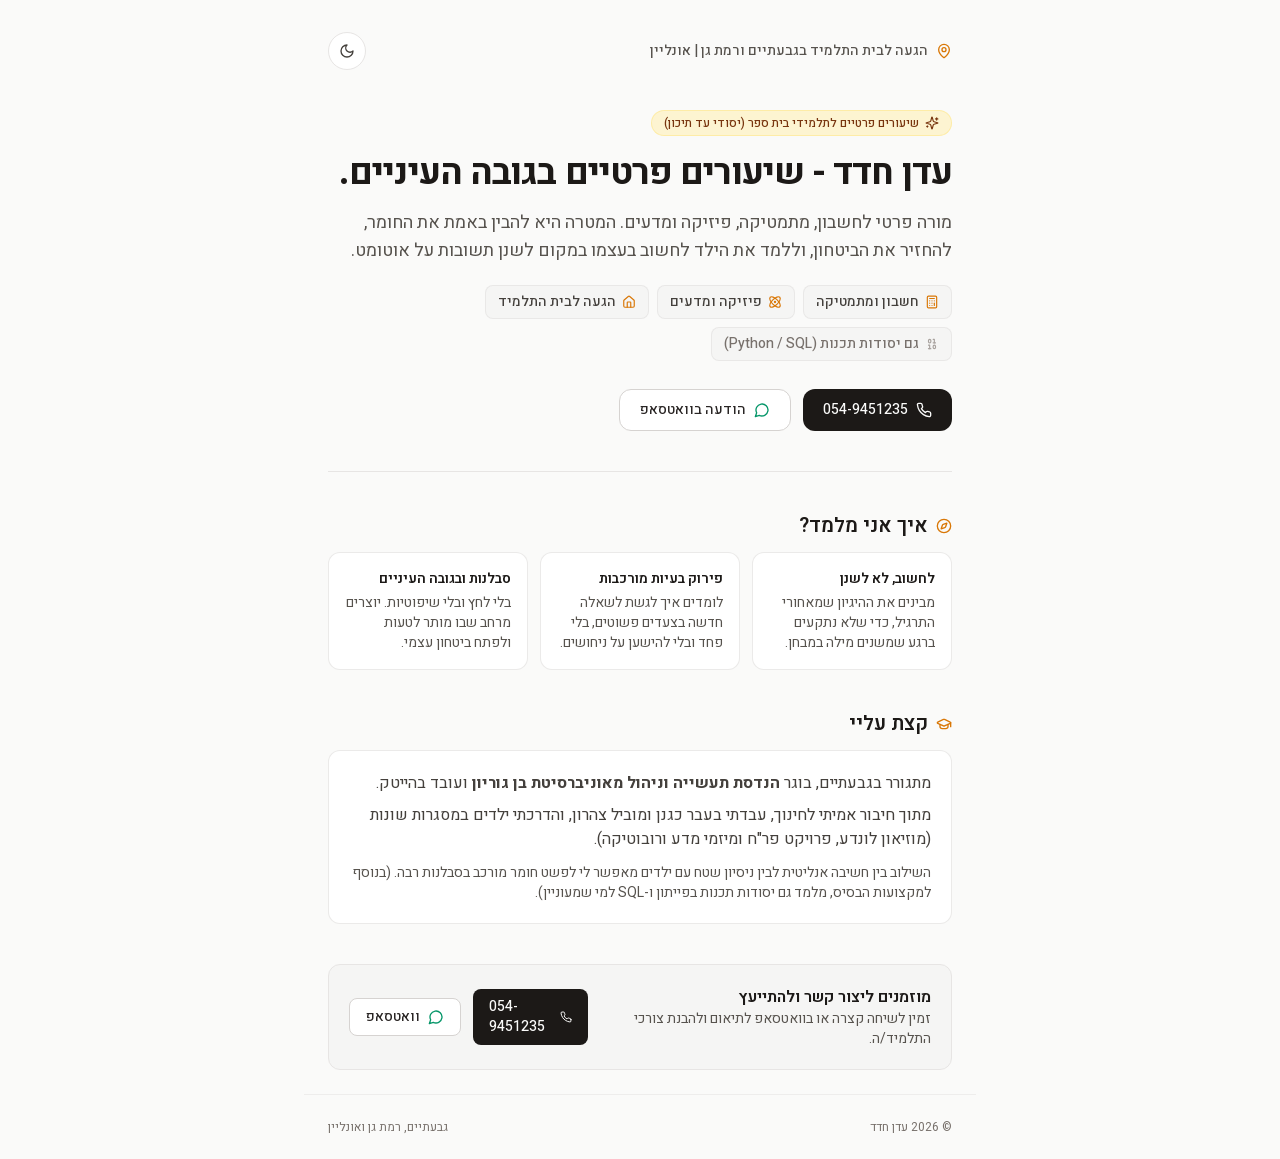
==== commit 4e9304fc: "Deploy Givatayim & Ramat Gan home visits update to /tutor" ====
--- a/tutor/index.html
+++ b/tutor/index.html
@@ -1,4 +1,4 @@
-<!DOCTYPE html><!--sErR2ORiYsKKRSRg8uwjq--><html lang="he" dir="rtl"><head><meta charSet="utf-8"/><meta name="viewport" content="width=device-width, initial-scale=1"/><link rel="stylesheet" href="/tutor/_next/static/css/58a82f0040abd479.css" data-precedence="next"/><link rel="preload" as="script" fetchPriority="low" href="/tutor/_next/static/chunks/webpack-3db2ac2fe68a9051.js"/><script src="/tutor/_next/static/chunks/4bd1b696-c023c6e3521b1417.js" async=""></script><script src="/tutor/_next/static/chunks/255-ad8b42344f25699b.js" async=""></script><script src="/tutor/_next/static/chunks/main-app-fbf6844291fcf79f.js" async=""></script><script src="/tutor/_next/static/chunks/app/page-4200304f130fcedd.js" async=""></script><title>עדן חדד - שיעורים פרטיים בגובה העיניים</title><meta name="description" content="שיעורים פרטיים לתלמידי יסודי, חטיבה ותיכון בגבעתיים והסביבה / אונליין. חשבון, מתמטיקה, פיזיקה ומדעים."/><script>
+<!DOCTYPE html><!--cY8QTHrcUAhak1D4rmpK4--><html lang="he" dir="rtl"><head><meta charSet="utf-8"/><meta name="viewport" content="width=device-width, initial-scale=1"/><link rel="stylesheet" href="/tutor/_next/static/css/caaeeab0cf6646a1.css" data-precedence="next"/><link rel="preload" as="script" fetchPriority="low" href="/tutor/_next/static/chunks/webpack-3db2ac2fe68a9051.js"/><script src="/tutor/_next/static/chunks/4bd1b696-c023c6e3521b1417.js" async=""></script><script src="/tutor/_next/static/chunks/255-ad8b42344f25699b.js" async=""></script><script src="/tutor/_next/static/chunks/main-app-fbf6844291fcf79f.js" async=""></script><script src="/tutor/_next/static/chunks/app/page-6f9658060eaec99d.js" async=""></script><title>עדן חדד - שיעורים פרטיים בגובה העיניים</title><meta name="description" content="שיעורים פרטיים לתלמידי יסודי, חטיבה ותיכון. הגעה לבית התלמיד בגבעתיים ורמת גן, או אונליין. חשבון, מתמטיקה, פיזיקה ומדעים."/><script>
               (function() {
                 try {
                   var saved = localStorage.getItem('theme');
@@ -10,4 +10,4 @@
                   }
                 } catch (e) {}
               })();
-            </script><script src="/tutor/_next/static/chunks/polyfills-42372ed130431b0a.js" noModule=""></script></head><body class="__className_72557f bg-stone-50 text-stone-900 dark:bg-zinc-950 dark:text-zinc-100 antialiased transition-colors duration-200 selection:bg-amber-200 dark:selection:bg-amber-900"><div hidden=""><!--$--><!--/$--></div><div class="min-h-screen flex flex-col justify-between"><header class="w-full max-w-2xl mx-auto px-6 pt-8 pb-4 flex items-center justify-between"><div class="flex items-center gap-2 text-sm font-medium text-stone-600 dark:text-zinc-400"><svg xmlns="http://www.w3.org/2000/svg" width="24" height="24" viewBox="0 0 24 24" fill="none" stroke="currentColor" stroke-width="2" stroke-linecap="round" stroke-linejoin="round" class="lucide lucide-map-pin w-4 h-4 text-amber-600 dark:text-amber-400 shrink-0"><path d="M20 10c0 4.993-5.539 10.193-7.399 11.799a1 1 0 0 1-1.202 0C9.539 20.193 4 14.993 4 10a8 8 0 0 1 16 0"></path><circle cx="12" cy="10" r="3"></circle></svg><span>גבעתיים והסביבה | אונליין</span></div><button aria-label="החלפת ערכת נושא" class="p-2.5 rounded-full border border-stone-200 dark:border-zinc-800 bg-white dark:bg-zinc-900 text-stone-700 dark:text-zinc-300 hover:bg-stone-100 dark:hover:bg-zinc-800 transition-colors"><svg xmlns="http://www.w3.org/2000/svg" width="24" height="24" viewBox="0 0 24 24" fill="none" stroke="currentColor" stroke-width="2" stroke-linecap="round" stroke-linejoin="round" class="lucide lucide-moon w-4 h-4"><path d="M12 3a6 6 0 0 0 9 9 9 9 0 1 1-9-9Z"></path></svg></button></header><main class="w-full max-w-2xl mx-auto px-6 py-6 space-y-10"><section class="space-y-4"><div class="inline-flex items-center gap-1.5 px-3 py-1 rounded-full text-xs font-medium bg-amber-100/80 text-amber-900 dark:bg-amber-950/60 dark:text-amber-300 border border-amber-200/60 dark:border-amber-800/50"><svg xmlns="http://www.w3.org/2000/svg" width="24" height="24" viewBox="0 0 24 24" fill="none" stroke="currentColor" stroke-width="2" stroke-linecap="round" stroke-linejoin="round" class="lucide lucide-sparkles w-3.5 h-3.5"><path d="M9.937 15.5A2 2 0 0 0 8.5 14.063l-6.135-1.582a.5.5 0 0 1 0-.962L8.5 9.936A2 2 0 0 0 9.937 8.5l1.582-6.135a.5.5 0 0 1 .963 0L14.063 8.5A2 2 0 0 0 15.5 9.937l6.135 1.581a.5.5 0 0 1 0 .964L15.5 14.063a2 2 0 0 0-1.437 1.437l-1.582 6.135a.5.5 0 0 1-.963 0z"></path><path d="M20 3v4"></path><path d="M22 5h-4"></path><path d="M4 17v2"></path><path d="M5 18H3"></path></svg><span>שיעורים פרטיים לתלמידי בית ספר (יסודי עד תיכון)</span></div><h1 class="text-3xl sm:text-4xl font-bold tracking-tight text-stone-900 dark:text-zinc-50 leading-tight">עדן חדד - שיעורים פרטיים בגובה העיניים.</h1><p class="text-base sm:text-lg text-stone-600 dark:text-zinc-400 leading-relaxed">מורה פרטי לחשבון, מתמטיקה, פיזיקה ומדעים. המטרה היא להבין באמת את החומר, להחזיר את הביטחון, וללמד את הילד לחשוב בעצמו במקום לשנן תשובות על אוטומט.</p><div class="flex flex-wrap gap-2 pt-1 text-xs sm:text-sm font-medium text-stone-700 dark:text-zinc-300"><span class="inline-flex items-center gap-1.5 px-3 py-1.5 rounded-lg bg-stone-100 dark:bg-zinc-800/70 border border-stone-200/80 dark:border-zinc-700/60"><svg xmlns="http://www.w3.org/2000/svg" width="24" height="24" viewBox="0 0 24 24" fill="none" stroke="currentColor" stroke-width="2" stroke-linecap="round" stroke-linejoin="round" class="lucide lucide-calculator w-3.5 h-3.5 text-amber-600 dark:text-amber-400"><rect width="16" height="20" x="4" y="2" rx="2"></rect><line x1="8" x2="16" y1="6" y2="6"></line><line x1="16" x2="16" y1="14" y2="18"></line><path d="M16 10h.01"></path><path d="M12 10h.01"></path><path d="M8 10h.01"></path><path d="M12 14h.01"></path><path d="M8 14h.01"></path><path d="M12 18h.01"></path><path d="M8 18h.01"></path></svg> חשבון ומתמטיקה</span><span class="inline-flex items-center gap-1.5 px-3 py-1.5 rounded-lg bg-stone-100 dark:bg-zinc-800/70 border border-stone-200/80 dark:border-zinc-700/60"><svg xmlns="http://www.w3.org/2000/svg" width="24" height="24" viewBox="0 0 24 24" fill="none" stroke="currentColor" stroke-width="2" stroke-linecap="round" stroke-linejoin="round" class="lucide lucide-atom w-3.5 h-3.5 text-amber-600 dark:text-amber-400"><circle cx="12" cy="12" r="1"></circle><path d="M20.2 20.2c2.04-2.03.02-7.36-4.5-11.9-4.54-4.52-9.87-6.54-11.9-4.5-2.04 2.03-.02 7.36 4.5 11.9 4.54 4.52 9.87 6.54 11.9 4.5Z"></path><path d="M15.7 15.7c4.52-4.54 6.54-9.87 4.5-11.9-2.03-2.04-7.36-.02-11.9 4.5-4.52 4.54-6.54 9.87-4.5 11.9 2.03 2.04 7.36.02 11.9-4.5Z"></path></svg> פיזיקה ומדעים</span><span class="inline-flex items-center gap-1.5 px-3 py-1.5 rounded-lg bg-stone-100 dark:bg-zinc-800/70 border border-stone-200/80 dark:border-zinc-700/60 text-stone-500 dark:text-zinc-400"><svg xmlns="http://www.w3.org/2000/svg" width="24" height="24" viewBox="0 0 24 24" fill="none" stroke="currentColor" stroke-width="2" stroke-linecap="round" stroke-linejoin="round" class="lucide lucide-binary w-3.5 h-3.5 text-stone-400 dark:text-zinc-500"><rect x="14" y="14" width="4" height="6" rx="2"></rect><rect x="6" y="4" width="4" height="6" rx="2"></rect><path d="M6 20h4"></path><path d="M14 10h4"></path><path d="M6 14h2v6"></path><path d="M14 4h2v6"></path></svg> גם יסודות תכנות (Python / SQL)</span></div><div class="pt-3 flex flex-wrap gap-3"><a href="tel:054-9451235" class="inline-flex items-center gap-2 px-5 py-2.5 rounded-xl font-medium bg-stone-900 text-stone-50 hover:bg-stone-800 dark:bg-zinc-100 dark:text-zinc-900 dark:hover:bg-white transition-colors text-sm"><svg xmlns="http://www.w3.org/2000/svg" width="24" height="24" viewBox="0 0 24 24" fill="none" stroke="currentColor" stroke-width="2" stroke-linecap="round" stroke-linejoin="round" class="lucide lucide-phone w-4 h-4"><path d="M22 16.92v3a2 2 0 0 1-2.18 2 19.79 19.79 0 0 1-8.63-3.07 19.5 19.5 0 0 1-6-6 19.79 19.79 0 0 1-3.07-8.67A2 2 0 0 1 4.11 2h3a2 2 0 0 1 2 1.72 12.84 12.84 0 0 0 .7 2.81 2 2 0 0 1-.45 2.11L8.09 9.91a16 16 0 0 0 6 6l1.27-1.27a2 2 0 0 1 2.11-.45 12.84 12.84 0 0 0 2.81.7A2 2 0 0 1 22 16.92z"></path></svg><span>054-9451235</span></a><a href="https://wa.me/972549451235" target="_blank" rel="noopener noreferrer" class="inline-flex items-center gap-2 px-5 py-2.5 rounded-xl font-medium border border-stone-300 dark:border-zinc-800 bg-white dark:bg-zinc-900 text-stone-800 dark:text-zinc-200 hover:bg-stone-100 dark:hover:bg-zinc-800/80 transition-colors text-sm"><svg xmlns="http://www.w3.org/2000/svg" width="24" height="24" viewBox="0 0 24 24" fill="none" stroke="currentColor" stroke-width="2" stroke-linecap="round" stroke-linejoin="round" class="lucide lucide-message-circle w-4 h-4 text-emerald-600 dark:text-emerald-400"><path d="M7.9 20A9 9 0 1 0 4 16.1L2 22Z"></path></svg><span>הודעה בוואטסאפ</span></a><a href="mailto:edenhadad70@gmail.com" class="inline-flex items-center gap-2 px-5 py-2.5 rounded-xl font-medium border border-stone-300 dark:border-zinc-800 bg-white dark:bg-zinc-900 text-stone-800 dark:text-zinc-200 hover:bg-stone-100 dark:hover:bg-zinc-800/80 transition-colors text-sm"><svg xmlns="http://www.w3.org/2000/svg" width="24" height="24" viewBox="0 0 24 24" fill="none" stroke="currentColor" stroke-width="2" stroke-linecap="round" stroke-linejoin="round" class="lucide lucide-mail w-4 h-4 text-amber-600 dark:text-amber-400"><rect width="20" height="16" x="2" y="4" rx="2"></rect><path d="m22 7-8.97 5.7a1.94 1.94 0 0 1-2.06 0L2 7"></path></svg><span>אימייל</span></a></div></section><hr class="border-stone-200 dark:border-zinc-800/80"/><section class="space-y-3"><h2 class="text-lg sm:text-xl font-semibold text-stone-900 dark:text-zinc-100 flex items-center gap-2"><svg xmlns="http://www.w3.org/2000/svg" width="24" height="24" viewBox="0 0 24 24" fill="none" stroke="currentColor" stroke-width="2" stroke-linecap="round" stroke-linejoin="round" class="lucide lucide-compass w-4 h-4 text-amber-600 dark:text-amber-400 shrink-0"><path d="m16.24 7.76-1.804 5.411a2 2 0 0 1-1.265 1.265L7.76 16.24l1.804-5.411a2 2 0 0 1 1.265-1.265z"></path><circle cx="12" cy="12" r="10"></circle></svg><span>איך אני מלמד?</span></h2><div class="grid grid-cols-1 sm:grid-cols-3 gap-3"><div class="p-4 rounded-xl bg-white dark:bg-zinc-900/70 border border-stone-200/80 dark:border-zinc-800/80"><div class="font-semibold text-stone-900 dark:text-zinc-100 text-sm mb-1">לחשוב, לא לשנן</div><p class="text-xs sm:text-sm text-stone-600 dark:text-zinc-400 leading-normal">מבינים את ההיגיון שעומד מאחורי התרגיל, כדי שלא נתקעים ברגע שמשנים מילה במבחן.</p></div><div class="p-4 rounded-xl bg-white dark:bg-zinc-900/70 border border-stone-200/80 dark:border-zinc-800/80"><div class="font-semibold text-stone-900 dark:text-zinc-100 text-sm mb-1">פירוק בעיות מורכבות</div><p class="text-xs sm:text-sm text-stone-600 dark:text-zinc-400 leading-normal">לומדים איך לגשת לשאלה חדשה בצעדים פשוטים, בלי פחד ובלי להישען על ניחושים.</p></div><div class="p-4 rounded-xl bg-white dark:bg-zinc-900/70 border border-stone-200/80 dark:border-zinc-800/80"><div class="font-semibold text-stone-900 dark:text-zinc-100 text-sm mb-1">סבלנות ובגובה העיניים</div><p class="text-xs sm:text-sm text-stone-600 dark:text-zinc-400 leading-normal">בלי לחץ ובלי שיפוטיות. יוצרים מרחב שבו מותר לטעות ולפתח ביטחון בקצב הנכון.</p></div></div></section><section class="space-y-3"><h2 class="text-lg sm:text-xl font-semibold text-stone-900 dark:text-zinc-100 flex items-center gap-2"><svg xmlns="http://www.w3.org/2000/svg" width="24" height="24" viewBox="0 0 24 24" fill="none" stroke="currentColor" stroke-width="2" stroke-linecap="round" stroke-linejoin="round" class="lucide lucide-graduation-cap w-4 h-4 text-amber-600 dark:text-amber-400 shrink-0"><path d="M21.42 10.922a1 1 0 0 0-.019-1.838L12.83 5.18a2 2 0 0 0-1.66 0L2.6 9.08a1 1 0 0 0 0 1.832l8.57 3.908a2 2 0 0 0 1.66 0z"></path><path d="M22 10v6"></path><path d="M6 12.5V16a6 3 0 0 0 12 0v-3.5"></path></svg><span>קצת עליי</span></h2><div class="p-5 rounded-xl bg-white dark:bg-zinc-900/70 border border-stone-200/80 dark:border-zinc-800/80 space-y-2 text-sm sm:text-base text-stone-700 dark:text-zinc-300 leading-relaxed"><p>מתגורר בגבעתיים, בוגר <strong>הנדסת תעשייה וניהול מאוניברסיטת בן גוריון</strong> ועובד בהייטק.</p><p>מתוך חיבור אמיתי לתחום החינוך, עבדתי בעבר כגנן ומוביל צהרון, והדרכתי ילדים במסגרות שונות (מוזיאון לונדע, פרויקט פר&quot;ח ומיזמי מדע ורובוטיקה).</p><p class="text-stone-600 dark:text-zinc-400 text-xs sm:text-sm pt-1">השילוב בין רקע הנדסי ואנליטי לבין ניסיון בשטח עם ילדים מאפשר לי להסביר מושגים מורכבים בפשטות ובסבלנות רבה. (בנוסף לשיעורים בסיסיים, מלמד גם יסודות תכנות בפייתון ו-SQL למי שמעוניין).</p></div></section><section class="p-5 rounded-xl bg-stone-100/90 dark:bg-zinc-900 border border-stone-200 dark:border-zinc-800 flex flex-col sm:flex-row sm:items-center justify-between gap-4"><div><div class="font-semibold text-stone-900 dark:text-zinc-100 text-base">מוזמנים ליצור קשר ולהתייעץ</div><div class="text-xs sm:text-sm text-stone-600 dark:text-zinc-400">זמין לשיחה קצרה להבנת הצרכים של התלמיד/ה.</div></div><div class="flex items-center gap-4 text-sm font-medium"><a href="tel:054-9451235" class="inline-flex items-center gap-1.5 text-stone-800 dark:text-zinc-200 hover:text-amber-600 dark:hover:text-amber-400"><svg xmlns="http://www.w3.org/2000/svg" width="24" height="24" viewBox="0 0 24 24" fill="none" stroke="currentColor" stroke-width="2" stroke-linecap="round" stroke-linejoin="round" class="lucide lucide-phone w-4 h-4 text-amber-600 dark:text-amber-400 shrink-0"><path d="M22 16.92v3a2 2 0 0 1-2.18 2 19.79 19.79 0 0 1-8.63-3.07 19.5 19.5 0 0 1-6-6 19.79 19.79 0 0 1-3.07-8.67A2 2 0 0 1 4.11 2h3a2 2 0 0 1 2 1.72 12.84 12.84 0 0 0 .7 2.81 2 2 0 0 1-.45 2.11L8.09 9.91a16 16 0 0 0 6 6l1.27-1.27a2 2 0 0 1 2.11-.45 12.84 12.84 0 0 0 2.81.7A2 2 0 0 1 22 16.92z"></path></svg><span dir="ltr">054-9451235</span></a><span class="text-stone-300 dark:text-zinc-700">|</span><a href="mailto:edenhadad70@gmail.com" class="inline-flex items-center gap-1.5 text-stone-800 dark:text-zinc-200 hover:text-amber-600 dark:hover:text-amber-400"><svg xmlns="http://www.w3.org/2000/svg" width="24" height="24" viewBox="0 0 24 24" fill="none" stroke="currentColor" stroke-width="2" stroke-linecap="round" stroke-linejoin="round" class="lucide lucide-mail w-4 h-4 text-amber-600 dark:text-amber-400 shrink-0"><rect width="20" height="16" x="2" y="4" rx="2"></rect><path d="m22 7-8.97 5.7a1.94 1.94 0 0 1-2.06 0L2 7"></path></svg><span dir="ltr">edenhadad70@gmail.com</span></a></div></section></main><footer class="w-full max-w-2xl mx-auto px-6 py-6 text-xs text-stone-500 dark:text-zinc-500 flex items-center justify-between border-t border-stone-200/60 dark:border-zinc-900"><span>© <!-- -->2026<!-- --> עדן חדד</span><span>שיעורים פרטיים בגובה העיניים</span></footer></div><!--$--><!--/$--><script src="/tutor/_next/static/chunks/webpack-3db2ac2fe68a9051.js" id="_R_" async=""></script><script>(self.__next_f=self.__next_f||[]).push([0])</script><script>self.__next_f.push([1,"1:\"$Sreact.fragment\"\n2:I[9766,[],\"\"]\n3:I[8924,[],\"\"]\n4:I[1959,[],\"ClientPageRoot\"]\n5:I[8522,[\"974\",\"static/chunks/app/page-4200304f130fcedd.js\"],\"default\"]\n8:I[4431,[],\"OutletBoundary\"]\na:I[5278,[],\"AsyncMetadataOutlet\"]\nc:I[4431,[],\"ViewportBoundary\"]\ne:I[4431,[],\"MetadataBoundary\"]\nf:\"$Sreact.suspense\"\n11:I[7150,[],\"\"]\n:HL[\"/tutor/_next/static/css/58a82f0040abd479.css\",\"style\"]\n"])</script><script>self.__next_f.push([1,"0:{\"P\":null,\"b\":\"sErR2ORiYsKKRSRg8uwjq\",\"p\":\"/tutor\",\"c\":[\"\",\"\"],\"i\":false,\"f\":[[[\"\",{\"children\":[\"__PAGE__\",{}]},\"$undefined\",\"$undefined\",true],[\"\",[\"$\",\"$1\",\"c\",{\"children\":[[[\"$\",\"link\",\"0\",{\"rel\":\"stylesheet\",\"href\":\"/tutor/_next/static/css/58a82f0040abd479.css\",\"precedence\":\"next\",\"crossOrigin\":\"$undefined\",\"nonce\":\"$undefined\"}]],[\"$\",\"html\",null,{\"lang\":\"he\",\"dir\":\"rtl\",\"suppressHydrationWarning\":true,\"children\":[[\"$\",\"head\",null,{\"children\":[\"$\",\"script\",null,{\"dangerouslySetInnerHTML\":{\"__html\":\"\\n              (function() {\\n                try {\\n                  var saved = localStorage.getItem('theme');\\n                  var prefersDark = window.matchMedia('(prefers-color-scheme: dark)').matches;\\n                  if (saved === 'dark' || (!saved \u0026\u0026 prefersDark)) {\\n                    document.documentElement.classList.add('dark');\\n                  } else {\\n                    document.documentElement.classList.remove('dark');\\n                  }\\n                } catch (e) {}\\n              })();\\n            \"}}]}],[\"$\",\"body\",null,{\"className\":\"__className_72557f bg-stone-50 text-stone-900 dark:bg-zinc-950 dark:text-zinc-100 antialiased transition-colors duration-200 selection:bg-amber-200 dark:selection:bg-amber-900\",\"children\":[\"$\",\"$L2\",null,{\"parallelRouterKey\":\"children\",\"error\":\"$undefined\",\"errorStyles\":\"$undefined\",\"errorScripts\":\"$undefined\",\"template\":[\"$\",\"$L3\",null,{}],\"templateStyles\":\"$undefined\",\"templateScripts\":\"$undefined\",\"notFound\":[[[\"$\",\"title\",null,{\"children\":\"404: This page could not be found.\"}],[\"$\",\"div\",null,{\"style\":{\"fontFamily\":\"system-ui,\\\"Segoe UI\\\",Roboto,Helvetica,Arial,sans-serif,\\\"Apple Color Emoji\\\",\\\"Segoe UI Emoji\\\"\",\"height\":\"100vh\",\"textAlign\":\"center\",\"display\":\"flex\",\"flexDirection\":\"column\",\"alignItems\":\"center\",\"justifyContent\":\"center\"},\"children\":[\"$\",\"div\",null,{\"children\":[[\"$\",\"style\",null,{\"dangerouslySetInnerHTML\":{\"__html\":\"body{color:#000;background:#fff;margin:0}.next-error-h1{border-right:1px solid rgba(0,0,0,.3)}@media (prefers-color-scheme:dark){body{color:#fff;background:#000}.next-error-h1{border-right:1px solid rgba(255,255,255,.3)}}\"}}],[\"$\",\"h1\",null,{\"className\":\"next-error-h1\",\"style\":{\"display\":\"inline-block\",\"margin\":\"0 20px 0 0\",\"padding\":\"0 23px 0 0\",\"fontSize\":24,\"fontWeight\":500,\"verticalAlign\":\"top\",\"lineHeight\":\"49px\"},\"children\":404}],[\"$\",\"div\",null,{\"style\":{\"display\":\"inline-block\"},\"children\":[\"$\",\"h2\",null,{\"style\":{\"fontSize\":14,\"fontWeight\":400,\"lineHeight\":\"49px\",\"margin\":0},\"children\":\"This page could not be found.\"}]}]]}]}]],[]],\"forbidden\":\"$undefined\",\"unauthorized\":\"$undefined\"}]}]]}]]}],{\"children\":[\"__PAGE__\",[\"$\",\"$1\",\"c\",{\"children\":[[\"$\",\"$L4\",null,{\"Component\":\"$5\",\"searchParams\":{},\"params\":{},\"promises\":[\"$@6\",\"$@7\"]}],null,[\"$\",\"$L8\",null,{\"children\":[\"$L9\",[\"$\",\"$La\",null,{\"promise\":\"$@b\"}]]}]]}],{},null,false]},null,false],[\"$\",\"$1\",\"h\",{\"children\":[null,[[\"$\",\"$Lc\",null,{\"children\":\"$Ld\"}],null],[\"$\",\"$Le\",null,{\"children\":[\"$\",\"div\",null,{\"hidden\":true,\"children\":[\"$\",\"$f\",null,{\"fallback\":null,\"children\":\"$L10\"}]}]}]]}],false]],\"m\":\"$undefined\",\"G\":[\"$11\",[]],\"s\":false,\"S\":true}\n"])</script><script>self.__next_f.push([1,"6:{}\n7:\"$0:f:0:1:2:children:1:props:children:0:props:params\"\n"])</script><script>self.__next_f.push([1,"d:[[\"$\",\"meta\",\"0\",{\"charSet\":\"utf-8\"}],[\"$\",\"meta\",\"1\",{\"name\":\"viewport\",\"content\":\"width=device-width, initial-scale=1\"}]]\n9:null\n"])</script><script>self.__next_f.push([1,"b:{\"metadata\":[[\"$\",\"title\",\"0\",{\"children\":\"עדן חדד - שיעורים פרטיים בגובה העיניים\"}],[\"$\",\"meta\",\"1\",{\"name\":\"description\",\"content\":\"שיעורים פרטיים לתלמידי יסודי, חטיבה ותיכון בגבעתיים והסביבה / אונליין. חשבון, מתמטיקה, פיזיקה ומדעים.\"}]],\"error\":null,\"digest\":\"$undefined\"}\n"])</script><script>self.__next_f.push([1,"10:\"$b:metadata\"\n"])</script></body></html>+            </script><script src="/tutor/_next/static/chunks/polyfills-42372ed130431b0a.js" noModule=""></script></head><body class="__className_72557f bg-stone-50 text-stone-900 dark:bg-zinc-950 dark:text-zinc-100 antialiased transition-colors duration-200 selection:bg-amber-200 dark:selection:bg-amber-900"><div hidden=""><!--$--><!--/$--></div><div class="min-h-screen flex flex-col justify-between"><header class="w-full max-w-2xl mx-auto px-6 pt-8 pb-4 flex items-center justify-between"><div class="flex items-center gap-2 text-sm font-medium text-stone-600 dark:text-zinc-400"><svg xmlns="http://www.w3.org/2000/svg" width="24" height="24" viewBox="0 0 24 24" fill="none" stroke="currentColor" stroke-width="2" stroke-linecap="round" stroke-linejoin="round" class="lucide lucide-map-pin w-4 h-4 text-amber-600 dark:text-amber-400 shrink-0"><path d="M20 10c0 4.993-5.539 10.193-7.399 11.799a1 1 0 0 1-1.202 0C9.539 20.193 4 14.993 4 10a8 8 0 0 1 16 0"></path><circle cx="12" cy="10" r="3"></circle></svg><span>הגעה לבית התלמיד בגבעתיים ורמת גן | אונליין</span></div><button aria-label="החלפת ערכת נושא" class="p-2.5 rounded-full border border-stone-200 dark:border-zinc-800 bg-white dark:bg-zinc-900 text-stone-700 dark:text-zinc-300 hover:bg-stone-100 dark:hover:bg-zinc-800 transition-colors"><svg xmlns="http://www.w3.org/2000/svg" width="24" height="24" viewBox="0 0 24 24" fill="none" stroke="currentColor" stroke-width="2" stroke-linecap="round" stroke-linejoin="round" class="lucide lucide-moon w-4 h-4"><path d="M12 3a6 6 0 0 0 9 9 9 9 0 1 1-9-9Z"></path></svg></button></header><main class="w-full max-w-2xl mx-auto px-6 py-6 space-y-10"><section class="space-y-4"><div class="inline-flex items-center gap-1.5 px-3 py-1 rounded-full text-xs font-medium bg-amber-100/80 text-amber-900 dark:bg-amber-950/60 dark:text-amber-300 border border-amber-200/60 dark:border-amber-800/50"><svg xmlns="http://www.w3.org/2000/svg" width="24" height="24" viewBox="0 0 24 24" fill="none" stroke="currentColor" stroke-width="2" stroke-linecap="round" stroke-linejoin="round" class="lucide lucide-sparkles w-3.5 h-3.5"><path d="M9.937 15.5A2 2 0 0 0 8.5 14.063l-6.135-1.582a.5.5 0 0 1 0-.962L8.5 9.936A2 2 0 0 0 9.937 8.5l1.582-6.135a.5.5 0 0 1 .963 0L14.063 8.5A2 2 0 0 0 15.5 9.937l6.135 1.581a.5.5 0 0 1 0 .964L15.5 14.063a2 2 0 0 0-1.437 1.437l-1.582 6.135a.5.5 0 0 1-.963 0z"></path><path d="M20 3v4"></path><path d="M22 5h-4"></path><path d="M4 17v2"></path><path d="M5 18H3"></path></svg><span>שיעורים פרטיים לתלמידי בית ספר (יסודי עד תיכון)</span></div><h1 class="text-3xl sm:text-4xl font-bold tracking-tight text-stone-900 dark:text-zinc-50 leading-tight">עדן חדד - שיעורים פרטיים בגובה העיניים.</h1><p class="text-base sm:text-lg text-stone-600 dark:text-zinc-400 leading-relaxed">מורה פרטי לחשבון, מתמטיקה, פיזיקה ומדעים. המטרה היא להבין באמת את החומר, להחזיר את הביטחון, וללמד את הילד לחשוב בעצמו במקום לשנן תשובות על אוטומט.</p><div class="flex flex-wrap gap-2 pt-1 text-xs sm:text-sm font-medium text-stone-700 dark:text-zinc-300"><span class="inline-flex items-center gap-1.5 px-3 py-1.5 rounded-lg bg-stone-100 dark:bg-zinc-800/70 border border-stone-200/80 dark:border-zinc-700/60"><svg xmlns="http://www.w3.org/2000/svg" width="24" height="24" viewBox="0 0 24 24" fill="none" stroke="currentColor" stroke-width="2" stroke-linecap="round" stroke-linejoin="round" class="lucide lucide-calculator w-3.5 h-3.5 text-amber-600 dark:text-amber-400"><rect width="16" height="20" x="4" y="2" rx="2"></rect><line x1="8" x2="16" y1="6" y2="6"></line><line x1="16" x2="16" y1="14" y2="18"></line><path d="M16 10h.01"></path><path d="M12 10h.01"></path><path d="M8 10h.01"></path><path d="M12 14h.01"></path><path d="M8 14h.01"></path><path d="M12 18h.01"></path><path d="M8 18h.01"></path></svg> חשבון ומתמטיקה</span><span class="inline-flex items-center gap-1.5 px-3 py-1.5 rounded-lg bg-stone-100 dark:bg-zinc-800/70 border border-stone-200/80 dark:border-zinc-700/60"><svg xmlns="http://www.w3.org/2000/svg" width="24" height="24" viewBox="0 0 24 24" fill="none" stroke="currentColor" stroke-width="2" stroke-linecap="round" stroke-linejoin="round" class="lucide lucide-atom w-3.5 h-3.5 text-amber-600 dark:text-amber-400"><circle cx="12" cy="12" r="1"></circle><path d="M20.2 20.2c2.04-2.03.02-7.36-4.5-11.9-4.54-4.52-9.87-6.54-11.9-4.5-2.04 2.03-.02 7.36 4.5 11.9 4.54 4.52 9.87 6.54 11.9 4.5Z"></path><path d="M15.7 15.7c4.52-4.54 6.54-9.87 4.5-11.9-2.03-2.04-7.36-.02-11.9 4.5-4.52 4.54-6.54 9.87-4.5 11.9 2.03 2.04 7.36.02 11.9-4.5Z"></path></svg> פיזיקה ומדעים</span><span class="inline-flex items-center gap-1.5 px-3 py-1.5 rounded-lg bg-stone-100 dark:bg-zinc-800/70 border border-stone-200/80 dark:border-zinc-700/60"><svg xmlns="http://www.w3.org/2000/svg" width="24" height="24" viewBox="0 0 24 24" fill="none" stroke="currentColor" stroke-width="2" stroke-linecap="round" stroke-linejoin="round" class="lucide lucide-house w-3.5 h-3.5 text-amber-600 dark:text-amber-400"><path d="M15 21v-8a1 1 0 0 0-1-1h-4a1 1 0 0 0-1 1v8"></path><path d="M3 10a2 2 0 0 1 .709-1.528l7-5.999a2 2 0 0 1 2.582 0l7 5.999A2 2 0 0 1 21 10v9a2 2 0 0 1-2 2H5a2 2 0 0 1-2-2z"></path></svg> הגעה לבית התלמיד</span><span class="inline-flex items-center gap-1.5 px-3 py-1.5 rounded-lg bg-stone-100 dark:bg-zinc-800/70 border border-stone-200/80 dark:border-zinc-700/60 text-stone-500 dark:text-zinc-400"><svg xmlns="http://www.w3.org/2000/svg" width="24" height="24" viewBox="0 0 24 24" fill="none" stroke="currentColor" stroke-width="2" stroke-linecap="round" stroke-linejoin="round" class="lucide lucide-binary w-3.5 h-3.5 text-stone-400 dark:text-zinc-500"><rect x="14" y="14" width="4" height="6" rx="2"></rect><rect x="6" y="4" width="4" height="6" rx="2"></rect><path d="M6 20h4"></path><path d="M14 10h4"></path><path d="M6 14h2v6"></path><path d="M14 4h2v6"></path></svg> גם יסודות תכנות (Python / SQL)</span></div><div class="pt-3 flex flex-wrap gap-3"><a href="tel:054-9451235" class="inline-flex items-center gap-2 px-5 py-2.5 rounded-xl font-medium bg-stone-900 text-stone-50 hover:bg-stone-800 dark:bg-zinc-100 dark:text-zinc-900 dark:hover:bg-white transition-colors text-sm"><svg xmlns="http://www.w3.org/2000/svg" width="24" height="24" viewBox="0 0 24 24" fill="none" stroke="currentColor" stroke-width="2" stroke-linecap="round" stroke-linejoin="round" class="lucide lucide-phone w-4 h-4"><path d="M22 16.92v3a2 2 0 0 1-2.18 2 19.79 19.79 0 0 1-8.63-3.07 19.5 19.5 0 0 1-6-6 19.79 19.79 0 0 1-3.07-8.67A2 2 0 0 1 4.11 2h3a2 2 0 0 1 2 1.72 12.84 12.84 0 0 0 .7 2.81 2 2 0 0 1-.45 2.11L8.09 9.91a16 16 0 0 0 6 6l1.27-1.27a2 2 0 0 1 2.11-.45 12.84 12.84 0 0 0 2.81.7A2 2 0 0 1 22 16.92z"></path></svg><span>054-9451235</span></a><a href="https://wa.me/972549451235" target="_blank" rel="noopener noreferrer" class="inline-flex items-center gap-2 px-5 py-2.5 rounded-xl font-medium border border-stone-300 dark:border-zinc-800 bg-white dark:bg-zinc-900 text-stone-800 dark:text-zinc-200 hover:bg-stone-100 dark:hover:bg-zinc-800/80 transition-colors text-sm"><svg xmlns="http://www.w3.org/2000/svg" width="24" height="24" viewBox="0 0 24 24" fill="none" stroke="currentColor" stroke-width="2" stroke-linecap="round" stroke-linejoin="round" class="lucide lucide-message-circle w-4 h-4 text-emerald-600 dark:text-emerald-400"><path d="M7.9 20A9 9 0 1 0 4 16.1L2 22Z"></path></svg><span>הודעה בוואטסאפ</span></a></div></section><hr class="border-stone-200 dark:border-zinc-800/80"/><section class="space-y-3"><h2 class="text-lg sm:text-xl font-semibold text-stone-900 dark:text-zinc-100 flex items-center gap-2"><svg xmlns="http://www.w3.org/2000/svg" width="24" height="24" viewBox="0 0 24 24" fill="none" stroke="currentColor" stroke-width="2" stroke-linecap="round" stroke-linejoin="round" class="lucide lucide-compass w-4 h-4 text-amber-600 dark:text-amber-400 shrink-0"><path d="m16.24 7.76-1.804 5.411a2 2 0 0 1-1.265 1.265L7.76 16.24l1.804-5.411a2 2 0 0 1 1.265-1.265z"></path><circle cx="12" cy="12" r="10"></circle></svg><span>איך אני מלמד?</span></h2><div class="grid grid-cols-1 sm:grid-cols-3 gap-3"><div class="p-4 rounded-xl bg-white dark:bg-zinc-900/70 border border-stone-200/80 dark:border-zinc-800/80"><div class="font-semibold text-stone-900 dark:text-zinc-100 text-sm mb-1">לחשוב, לא לשנן</div><p class="text-xs sm:text-sm text-stone-600 dark:text-zinc-400 leading-normal">מבינים את ההיגיון שמאחורי התרגיל, כדי שלא נתקעים ברגע שמשנים מילה במבחן.</p></div><div class="p-4 rounded-xl bg-white dark:bg-zinc-900/70 border border-stone-200/80 dark:border-zinc-800/80"><div class="font-semibold text-stone-900 dark:text-zinc-100 text-sm mb-1">פירוק בעיות מורכבות</div><p class="text-xs sm:text-sm text-stone-600 dark:text-zinc-400 leading-normal">לומדים איך לגשת לשאלה חדשה בצעדים פשוטים, בלי פחד ובלי להישען על ניחושים.</p></div><div class="p-4 rounded-xl bg-white dark:bg-zinc-900/70 border border-stone-200/80 dark:border-zinc-800/80"><div class="font-semibold text-stone-900 dark:text-zinc-100 text-sm mb-1">סבלנות ובגובה העיניים</div><p class="text-xs sm:text-sm text-stone-600 dark:text-zinc-400 leading-normal">בלי לחץ ובלי שיפוטיות. יוצרים מרחב שבו מותר לטעות ולפתח ביטחון עצמי.</p></div></div></section><section class="space-y-3"><h2 class="text-lg sm:text-xl font-semibold text-stone-900 dark:text-zinc-100 flex items-center gap-2"><svg xmlns="http://www.w3.org/2000/svg" width="24" height="24" viewBox="0 0 24 24" fill="none" stroke="currentColor" stroke-width="2" stroke-linecap="round" stroke-linejoin="round" class="lucide lucide-graduation-cap w-4 h-4 text-amber-600 dark:text-amber-400 shrink-0"><path d="M21.42 10.922a1 1 0 0 0-.019-1.838L12.83 5.18a2 2 0 0 0-1.66 0L2.6 9.08a1 1 0 0 0 0 1.832l8.57 3.908a2 2 0 0 0 1.66 0z"></path><path d="M22 10v6"></path><path d="M6 12.5V16a6 3 0 0 0 12 0v-3.5"></path></svg><span>קצת עליי</span></h2><div class="p-5 rounded-xl bg-white dark:bg-zinc-900/70 border border-stone-200/80 dark:border-zinc-800/80 space-y-2 text-sm sm:text-base text-stone-700 dark:text-zinc-300 leading-relaxed"><p>מתגורר בגבעתיים, בוגר <strong>הנדסת תעשייה וניהול מאוניברסיטת בן גוריון</strong> ועובד בהייטק.</p><p>מתוך חיבור אמיתי לחינוך, עבדתי בעבר כגנן ומוביל צהרון, והדרכתי ילדים במסגרות שונות (מוזיאון לונדע, פרויקט פר&quot;ח ומיזמי מדע ורובוטיקה).</p><p class="text-stone-600 dark:text-zinc-400 text-xs sm:text-sm pt-1">השילוב בין חשיבה אנליטית לבין ניסיון שטח עם ילדים מאפשר לי לפשט חומר מורכב בסבלנות רבה. (בנוסף למקצועות הבסיס, מלמד גם יסודות תכנות בפייתון ו-SQL למי שמעוניין).</p></div></section><section class="p-5 rounded-xl bg-stone-100/90 dark:bg-zinc-900 border border-stone-200 dark:border-zinc-800 flex flex-col sm:flex-row sm:items-center justify-between gap-4"><div><div class="font-semibold text-stone-900 dark:text-zinc-100 text-base">מוזמנים ליצור קשר ולהתייעץ</div><div class="text-xs sm:text-sm text-stone-600 dark:text-zinc-400">זמין לשיחה קצרה או בוואטסאפ לתיאום ולהבנת צורכי התלמיד/ה.</div></div><div class="flex items-center gap-3"><a href="tel:054-9451235" class="inline-flex items-center gap-2 px-4 py-2 rounded-lg font-medium bg-stone-900 text-stone-50 hover:bg-stone-800 dark:bg-zinc-100 dark:text-zinc-900 dark:hover:bg-white transition-colors text-sm"><svg xmlns="http://www.w3.org/2000/svg" width="24" height="24" viewBox="0 0 24 24" fill="none" stroke="currentColor" stroke-width="2" stroke-linecap="round" stroke-linejoin="round" class="lucide lucide-phone w-4 h-4"><path d="M22 16.92v3a2 2 0 0 1-2.18 2 19.79 19.79 0 0 1-8.63-3.07 19.5 19.5 0 0 1-6-6 19.79 19.79 0 0 1-3.07-8.67A2 2 0 0 1 4.11 2h3a2 2 0 0 1 2 1.72 12.84 12.84 0 0 0 .7 2.81 2 2 0 0 1-.45 2.11L8.09 9.91a16 16 0 0 0 6 6l1.27-1.27a2 2 0 0 1 2.11-.45 12.84 12.84 0 0 0 2.81.7A2 2 0 0 1 22 16.92z"></path></svg><span dir="ltr">054-9451235</span></a><a href="https://wa.me/972549451235" target="_blank" rel="noopener noreferrer" class="inline-flex items-center gap-2 px-4 py-2 rounded-lg font-medium border border-stone-300 dark:border-zinc-800 bg-white dark:bg-zinc-800 text-stone-800 dark:text-zinc-200 hover:bg-stone-50 dark:hover:bg-zinc-700 transition-colors text-sm"><svg xmlns="http://www.w3.org/2000/svg" width="24" height="24" viewBox="0 0 24 24" fill="none" stroke="currentColor" stroke-width="2" stroke-linecap="round" stroke-linejoin="round" class="lucide lucide-message-circle w-4 h-4 text-emerald-600 dark:text-emerald-400"><path d="M7.9 20A9 9 0 1 0 4 16.1L2 22Z"></path></svg><span>וואטסאפ</span></a></div></section></main><footer class="w-full max-w-2xl mx-auto px-6 py-6 text-xs text-stone-500 dark:text-zinc-500 flex items-center justify-between border-t border-stone-200/60 dark:border-zinc-900"><span>© <!-- -->2026<!-- --> עדן חדד</span><span>גבעתיים, רמת גן ואונליין</span></footer></div><!--$--><!--/$--><script src="/tutor/_next/static/chunks/webpack-3db2ac2fe68a9051.js" id="_R_" async=""></script><script>(self.__next_f=self.__next_f||[]).push([0])</script><script>self.__next_f.push([1,"1:\"$Sreact.fragment\"\n2:I[9766,[],\"\"]\n3:I[8924,[],\"\"]\n4:I[1959,[],\"ClientPageRoot\"]\n5:I[8303,[\"974\",\"static/chunks/app/page-6f9658060eaec99d.js\"],\"default\"]\n8:I[4431,[],\"OutletBoundary\"]\na:I[5278,[],\"AsyncMetadataOutlet\"]\nc:I[4431,[],\"ViewportBoundary\"]\ne:I[4431,[],\"MetadataBoundary\"]\nf:\"$Sreact.suspense\"\n11:I[7150,[],\"\"]\n:HL[\"/tutor/_next/static/css/caaeeab0cf6646a1.css\",\"style\"]\n"])</script><script>self.__next_f.push([1,"0:{\"P\":null,\"b\":\"cY8QTHrcUAhak1D4rmpK4\",\"p\":\"/tutor\",\"c\":[\"\",\"\"],\"i\":false,\"f\":[[[\"\",{\"children\":[\"__PAGE__\",{}]},\"$undefined\",\"$undefined\",true],[\"\",[\"$\",\"$1\",\"c\",{\"children\":[[[\"$\",\"link\",\"0\",{\"rel\":\"stylesheet\",\"href\":\"/tutor/_next/static/css/caaeeab0cf6646a1.css\",\"precedence\":\"next\",\"crossOrigin\":\"$undefined\",\"nonce\":\"$undefined\"}]],[\"$\",\"html\",null,{\"lang\":\"he\",\"dir\":\"rtl\",\"suppressHydrationWarning\":true,\"children\":[[\"$\",\"head\",null,{\"children\":[\"$\",\"script\",null,{\"dangerouslySetInnerHTML\":{\"__html\":\"\\n              (function() {\\n                try {\\n                  var saved = localStorage.getItem('theme');\\n                  var prefersDark = window.matchMedia('(prefers-color-scheme: dark)').matches;\\n                  if (saved === 'dark' || (!saved \u0026\u0026 prefersDark)) {\\n                    document.documentElement.classList.add('dark');\\n                  } else {\\n                    document.documentElement.classList.remove('dark');\\n                  }\\n                } catch (e) {}\\n              })();\\n            \"}}]}],[\"$\",\"body\",null,{\"className\":\"__className_72557f bg-stone-50 text-stone-900 dark:bg-zinc-950 dark:text-zinc-100 antialiased transition-colors duration-200 selection:bg-amber-200 dark:selection:bg-amber-900\",\"children\":[\"$\",\"$L2\",null,{\"parallelRouterKey\":\"children\",\"error\":\"$undefined\",\"errorStyles\":\"$undefined\",\"errorScripts\":\"$undefined\",\"template\":[\"$\",\"$L3\",null,{}],\"templateStyles\":\"$undefined\",\"templateScripts\":\"$undefined\",\"notFound\":[[[\"$\",\"title\",null,{\"children\":\"404: This page could not be found.\"}],[\"$\",\"div\",null,{\"style\":{\"fontFamily\":\"system-ui,\\\"Segoe UI\\\",Roboto,Helvetica,Arial,sans-serif,\\\"Apple Color Emoji\\\",\\\"Segoe UI Emoji\\\"\",\"height\":\"100vh\",\"textAlign\":\"center\",\"display\":\"flex\",\"flexDirection\":\"column\",\"alignItems\":\"center\",\"justifyContent\":\"center\"},\"children\":[\"$\",\"div\",null,{\"children\":[[\"$\",\"style\",null,{\"dangerouslySetInnerHTML\":{\"__html\":\"body{color:#000;background:#fff;margin:0}.next-error-h1{border-right:1px solid rgba(0,0,0,.3)}@media (prefers-color-scheme:dark){body{color:#fff;background:#000}.next-error-h1{border-right:1px solid rgba(255,255,255,.3)}}\"}}],[\"$\",\"h1\",null,{\"className\":\"next-error-h1\",\"style\":{\"display\":\"inline-block\",\"margin\":\"0 20px 0 0\",\"padding\":\"0 23px 0 0\",\"fontSize\":24,\"fontWeight\":500,\"verticalAlign\":\"top\",\"lineHeight\":\"49px\"},\"children\":404}],[\"$\",\"div\",null,{\"style\":{\"display\":\"inline-block\"},\"children\":[\"$\",\"h2\",null,{\"style\":{\"fontSize\":14,\"fontWeight\":400,\"lineHeight\":\"49px\",\"margin\":0},\"children\":\"This page could not be found.\"}]}]]}]}]],[]],\"forbidden\":\"$undefined\",\"unauthorized\":\"$undefined\"}]}]]}]]}],{\"children\":[\"__PAGE__\",[\"$\",\"$1\",\"c\",{\"children\":[[\"$\",\"$L4\",null,{\"Component\":\"$5\",\"searchParams\":{},\"params\":{},\"promises\":[\"$@6\",\"$@7\"]}],null,[\"$\",\"$L8\",null,{\"children\":[\"$L9\",[\"$\",\"$La\",null,{\"promise\":\"$@b\"}]]}]]}],{},null,false]},null,false],[\"$\",\"$1\",\"h\",{\"children\":[null,[[\"$\",\"$Lc\",null,{\"children\":\"$Ld\"}],null],[\"$\",\"$Le\",null,{\"children\":[\"$\",\"div\",null,{\"hidden\":true,\"children\":[\"$\",\"$f\",null,{\"fallback\":null,\"children\":\"$L10\"}]}]}]]}],false]],\"m\":\"$undefined\",\"G\":[\"$11\",[]],\"s\":false,\"S\":true}\n"])</script><script>self.__next_f.push([1,"6:{}\n7:\"$0:f:0:1:2:children:1:props:children:0:props:params\"\n"])</script><script>self.__next_f.push([1,"d:[[\"$\",\"meta\",\"0\",{\"charSet\":\"utf-8\"}],[\"$\",\"meta\",\"1\",{\"name\":\"viewport\",\"content\":\"width=device-width, initial-scale=1\"}]]\n9:null\n"])</script><script>self.__next_f.push([1,"b:{\"metadata\":[[\"$\",\"title\",\"0\",{\"children\":\"עדן חדד - שיעורים פרטיים בגובה העיניים\"}],[\"$\",\"meta\",\"1\",{\"name\":\"description\",\"content\":\"שיעורים פרטיים לתלמידי יסודי, חטיבה ותיכון. הגעה לבית התלמיד בגבעתיים ורמת גן, או אונליין. חשבון, מתמטיקה, פיזיקה ומדעים.\"}]],\"error\":null,\"digest\":\"$undefined\"}\n"])</script><script>self.__next_f.push([1,"10:\"$b:metadata\"\n"])</script></body></html>
--- a/tutor/_next/static/css/caaeeab0cf6646a1.css
+++ b/tutor/_next/static/css/caaeeab0cf6646a1.css
@@ -0,0 +1,3 @@
+@font-face{font-family:Heebo;font-style:normal;font-weight:400;font-display:swap;src:url(/tutor/_next/static/media/d2e3c073bbb3955e-s.p.woff2) format("woff2");unicode-range:u+0307-0308,u+0590-05ff,u+200c-2010,u+20aa,u+25cc,u+fb1d-fb4f}@font-face{font-family:Heebo;font-style:normal;font-weight:400;font-display:swap;src:url(/tutor/_next/static/media/806aa40678b0153b-s.woff2) format("woff2");unicode-range:u+0302-0303,u+0305,u+0307-0308,u+0310,u+0312,u+0315,u+031a,u+0326-0327,u+032c,u+032f-0330,u+0332-0333,u+0338,u+033a,u+0346,u+034d,u+0391-03a1,u+03a3-03a9,u+03b1-03c9,u+03d1,u+03d5-03d6,u+03f0-03f1,u+03f4-03f5,u+2016-2017,u+2034-2038,u+203c,u+2040,u+2043,u+2047,u+2050,u+2057,u+205f,u+2070-2071,u+2074-209f,u+20d0-20dc,u+20e1,u+20e5-20ef,u+2100-2112,u+2114-2115,u+2117-2121,u+2123-214f,u+2190,u+2192,u+2194-21ae,u+21b0-21e5,u+21f1-21f2,u+21f4-2211,u+2213-2214,u+2216-22ff,u+2308-230b,u+2310,u+2319,u+231c-2321,u+2336-237a,u+237c,u+2395,u+239b-23b7,u+23d0,u+23dc-23e1,u+2474-2475,u+25af,u+25b3,u+25b7,u+25bd,u+25c1,u+25ca,u+25cc,u+25fb,u+266d-266f,u+27c0-27ff,u+2900-2aff,u+2b0e-2b11,u+2b30-2b4c,u+2bfe,u+3030,u+ff5b,u+ff5d,u+1d400-1d7ff,u+1ee??}@font-face{font-family:Heebo;font-style:normal;font-weight:400;font-display:swap;src:url(/tutor/_next/static/media/70b9b96e99f02a56-s.woff2) format("woff2");unicode-range:u+0001-000c,u+000e-001f,u+007f-009f,u+20dd-20e0,u+20e2-20e4,u+2150-218f,u+2190,u+2192,u+2194-2199,u+21af,u+21e6-21f0,u+21f3,u+2218-2219,u+2299,u+22c4-22c6,u+2300-243f,u+2440-244a,u+2460-24ff,u+25a0-27bf,u+28??,u+2921-2922,u+2981,u+29bf,u+29eb,u+2b??,u+4dc0-4dff,u+fff9-fffb,u+10140-1018e,u+10190-1019c,u+101a0,u+101d0-101fd,u+102e0-102fb,u+10e60-10e7e,u+1d2c0-1d2d3,u+1d2e0-1d37f,u+1f0??,u+1f100-1f1ae,u+1f1e6-1f1ff,u+1f30d-1f30f,u+1f315,u+1f31c,u+1f31e,u+1f320-1f32c,u+1f336,u+1f378,u+1f37d,u+1f382,u+1f393-1f39f,u+1f3a7-1f3a8,u+1f3ac-1f3af,u+1f3c2,u+1f3c4-1f3c6,u+1f3ca-1f3ce,u+1f3d4-1f3e0,u+1f3ed,u+1f3f1-1f3f3,u+1f3f5-1f3f7,u+1f408,u+1f415,u+1f41f,u+1f426,u+1f43f,u+1f441-1f442,u+1f444,u+1f446-1f449,u+1f44c-1f44e,u+1f453,u+1f46a,u+1f47d,u+1f4a3,u+1f4b0,u+1f4b3,u+1f4b9,u+1f4bb,u+1f4bf,u+1f4c8-1f4cb,u+1f4d6,u+1f4da,u+1f4df,u+1f4e3-1f4e6,u+1f4ea-1f4ed,u+1f4f7,u+1f4f9-1f4fb,u+1f4fd-1f4fe,u+1f503,u+1f507-1f50b,u+1f50d,u+1f512-1f513,u+1f53e-1f54a,u+1f54f-1f5fa,u+1f610,u+1f650-1f67f,u+1f687,u+1f68d,u+1f691,u+1f694,u+1f698,u+1f6ad,u+1f6b2,u+1f6b9-1f6ba,u+1f6bc,u+1f6c6-1f6cf,u+1f6d3-1f6d7,u+1f6e0-1f6ea,u+1f6f0-1f6f3,u+1f6f7-1f6fc,u+1f700-1f80b,u+1f810-1f847,u+1f850-1f859,u+1f860-1f887,u+1f890-1f8ad,u+1f8b0-1f8bb,u+1f8c0-1f8c1,u+1f8d0-1f8d8,u+1f900-1f90b,u+1f93b,u+1f946,u+1f984,u+1f996,u+1f9e9,u+1fa00-1fa6f,u+1fa70-1fa7c,u+1fa80-1fac6,u+1fac8,u+1facc-1fadd,u+1fadf-1faeb,u+1faef-1fafa,u+1fb??}@font-face{font-family:Heebo;font-style:normal;font-weight:400;font-display:swap;src:url(/tutor/_next/static/media/1ac0814e481b39bc-s.woff2) format("woff2");unicode-range:u+0100-02ba,u+02bd-02c5,u+02c7-02cc,u+02ce-02d7,u+02dd-02ff,u+0304,u+0308,u+0329,u+1d00-1dbf,u+1e00-1e9f,u+1ef2-1eff,u+2020,u+20a0-20ab,u+20ad-20c4,u+2113,u+2c60-2c7f,u+a720-a7ff}@font-face{font-family:Heebo;font-style:normal;font-weight:400;font-display:swap;src:url(/tutor/_next/static/media/ec516af01d950ed6-s.p.woff2) format("woff2");unicode-range:u+00??,u+0131,u+0152-0153,u+02bb-02bc,u+02c6,u+02da,u+02dc,u+0304,u+0308,u+0329,u+2000-206f,u+20ac,u+2122,u+2191,u+2193,u+2212,u+2215,u+feff,u+fffd}@font-face{font-family:Heebo;font-style:normal;font-weight:500;font-display:swap;src:url(/tutor/_next/static/media/d2e3c073bbb3955e-s.p.woff2) format("woff2");unicode-range:u+0307-0308,u+0590-05ff,u+200c-2010,u+20aa,u+25cc,u+fb1d-fb4f}@font-face{font-family:Heebo;font-style:normal;font-weight:500;font-display:swap;src:url(/tutor/_next/static/media/806aa40678b0153b-s.woff2) format("woff2");unicode-range:u+0302-0303,u+0305,u+0307-0308,u+0310,u+0312,u+0315,u+031a,u+0326-0327,u+032c,u+032f-0330,u+0332-0333,u+0338,u+033a,u+0346,u+034d,u+0391-03a1,u+03a3-03a9,u+03b1-03c9,u+03d1,u+03d5-03d6,u+03f0-03f1,u+03f4-03f5,u+2016-2017,u+2034-2038,u+203c,u+2040,u+2043,u+2047,u+2050,u+2057,u+205f,u+2070-2071,u+2074-209f,u+20d0-20dc,u+20e1,u+20e5-20ef,u+2100-2112,u+2114-2115,u+2117-2121,u+2123-214f,u+2190,u+2192,u+2194-21ae,u+21b0-21e5,u+21f1-21f2,u+21f4-2211,u+2213-2214,u+2216-22ff,u+2308-230b,u+2310,u+2319,u+231c-2321,u+2336-237a,u+237c,u+2395,u+239b-23b7,u+23d0,u+23dc-23e1,u+2474-2475,u+25af,u+25b3,u+25b7,u+25bd,u+25c1,u+25ca,u+25cc,u+25fb,u+266d-266f,u+27c0-27ff,u+2900-2aff,u+2b0e-2b11,u+2b30-2b4c,u+2bfe,u+3030,u+ff5b,u+ff5d,u+1d400-1d7ff,u+1ee??}@font-face{font-family:Heebo;font-style:normal;font-weight:500;font-display:swap;src:url(/tutor/_next/static/media/70b9b96e99f02a56-s.woff2) format("woff2");unicode-range:u+0001-000c,u+000e-001f,u+007f-009f,u+20dd-20e0,u+20e2-20e4,u+2150-218f,u+2190,u+2192,u+2194-2199,u+21af,u+21e6-21f0,u+21f3,u+2218-2219,u+2299,u+22c4-22c6,u+2300-243f,u+2440-244a,u+2460-24ff,u+25a0-27bf,u+28??,u+2921-2922,u+2981,u+29bf,u+29eb,u+2b??,u+4dc0-4dff,u+fff9-fffb,u+10140-1018e,u+10190-1019c,u+101a0,u+101d0-101fd,u+102e0-102fb,u+10e60-10e7e,u+1d2c0-1d2d3,u+1d2e0-1d37f,u+1f0??,u+1f100-1f1ae,u+1f1e6-1f1ff,u+1f30d-1f30f,u+1f315,u+1f31c,u+1f31e,u+1f320-1f32c,u+1f336,u+1f378,u+1f37d,u+1f382,u+1f393-1f39f,u+1f3a7-1f3a8,u+1f3ac-1f3af,u+1f3c2,u+1f3c4-1f3c6,u+1f3ca-1f3ce,u+1f3d4-1f3e0,u+1f3ed,u+1f3f1-1f3f3,u+1f3f5-1f3f7,u+1f408,u+1f415,u+1f41f,u+1f426,u+1f43f,u+1f441-1f442,u+1f444,u+1f446-1f449,u+1f44c-1f44e,u+1f453,u+1f46a,u+1f47d,u+1f4a3,u+1f4b0,u+1f4b3,u+1f4b9,u+1f4bb,u+1f4bf,u+1f4c8-1f4cb,u+1f4d6,u+1f4da,u+1f4df,u+1f4e3-1f4e6,u+1f4ea-1f4ed,u+1f4f7,u+1f4f9-1f4fb,u+1f4fd-1f4fe,u+1f503,u+1f507-1f50b,u+1f50d,u+1f512-1f513,u+1f53e-1f54a,u+1f54f-1f5fa,u+1f610,u+1f650-1f67f,u+1f687,u+1f68d,u+1f691,u+1f694,u+1f698,u+1f6ad,u+1f6b2,u+1f6b9-1f6ba,u+1f6bc,u+1f6c6-1f6cf,u+1f6d3-1f6d7,u+1f6e0-1f6ea,u+1f6f0-1f6f3,u+1f6f7-1f6fc,u+1f700-1f80b,u+1f810-1f847,u+1f850-1f859,u+1f860-1f887,u+1f890-1f8ad,u+1f8b0-1f8bb,u+1f8c0-1f8c1,u+1f8d0-1f8d8,u+1f900-1f90b,u+1f93b,u+1f946,u+1f984,u+1f996,u+1f9e9,u+1fa00-1fa6f,u+1fa70-1fa7c,u+1fa80-1fac6,u+1fac8,u+1facc-1fadd,u+1fadf-1faeb,u+1faef-1fafa,u+1fb??}@font-face{font-family:Heebo;font-style:normal;font-weight:500;font-display:swap;src:url(/tutor/_next/static/media/1ac0814e481b39bc-s.woff2) format("woff2");unicode-range:u+0100-02ba,u+02bd-02c5,u+02c7-02cc,u+02ce-02d7,u+02dd-02ff,u+0304,u+0308,u+0329,u+1d00-1dbf,u+1e00-1e9f,u+1ef2-1eff,u+2020,u+20a0-20ab,u+20ad-20c4,u+2113,u+2c60-2c7f,u+a720-a7ff}@font-face{font-family:Heebo;font-style:normal;font-weight:500;font-display:swap;src:url(/tutor/_next/static/media/ec516af01d950ed6-s.p.woff2) format("woff2");unicode-range:u+00??,u+0131,u+0152-0153,u+02bb-02bc,u+02c6,u+02da,u+02dc,u+0304,u+0308,u+0329,u+2000-206f,u+20ac,u+2122,u+2191,u+2193,u+2212,u+2215,u+feff,u+fffd}@font-face{font-family:Heebo;font-style:normal;font-weight:600;font-display:swap;src:url(/tutor/_next/static/media/d2e3c073bbb3955e-s.p.woff2) format("woff2");unicode-range:u+0307-0308,u+0590-05ff,u+200c-2010,u+20aa,u+25cc,u+fb1d-fb4f}@font-face{font-family:Heebo;font-style:normal;font-weight:600;font-display:swap;src:url(/tutor/_next/static/media/806aa40678b0153b-s.woff2) format("woff2");unicode-range:u+0302-0303,u+0305,u+0307-0308,u+0310,u+0312,u+0315,u+031a,u+0326-0327,u+032c,u+032f-0330,u+0332-0333,u+0338,u+033a,u+0346,u+034d,u+0391-03a1,u+03a3-03a9,u+03b1-03c9,u+03d1,u+03d5-03d6,u+03f0-03f1,u+03f4-03f5,u+2016-2017,u+2034-2038,u+203c,u+2040,u+2043,u+2047,u+2050,u+2057,u+205f,u+2070-2071,u+2074-209f,u+20d0-20dc,u+20e1,u+20e5-20ef,u+2100-2112,u+2114-2115,u+2117-2121,u+2123-214f,u+2190,u+2192,u+2194-21ae,u+21b0-21e5,u+21f1-21f2,u+21f4-2211,u+2213-2214,u+2216-22ff,u+2308-230b,u+2310,u+2319,u+231c-2321,u+2336-237a,u+237c,u+2395,u+239b-23b7,u+23d0,u+23dc-23e1,u+2474-2475,u+25af,u+25b3,u+25b7,u+25bd,u+25c1,u+25ca,u+25cc,u+25fb,u+266d-266f,u+27c0-27ff,u+2900-2aff,u+2b0e-2b11,u+2b30-2b4c,u+2bfe,u+3030,u+ff5b,u+ff5d,u+1d400-1d7ff,u+1ee??}@font-face{font-family:Heebo;font-style:normal;font-weight:600;font-display:swap;src:url(/tutor/_next/static/media/70b9b96e99f02a56-s.woff2) format("woff2");unicode-range:u+0001-000c,u+000e-001f,u+007f-009f,u+20dd-20e0,u+20e2-20e4,u+2150-218f,u+2190,u+2192,u+2194-2199,u+21af,u+21e6-21f0,u+21f3,u+2218-2219,u+2299,u+22c4-22c6,u+2300-243f,u+2440-244a,u+2460-24ff,u+25a0-27bf,u+28??,u+2921-2922,u+2981,u+29bf,u+29eb,u+2b??,u+4dc0-4dff,u+fff9-fffb,u+10140-1018e,u+10190-1019c,u+101a0,u+101d0-101fd,u+102e0-102fb,u+10e60-10e7e,u+1d2c0-1d2d3,u+1d2e0-1d37f,u+1f0??,u+1f100-1f1ae,u+1f1e6-1f1ff,u+1f30d-1f30f,u+1f315,u+1f31c,u+1f31e,u+1f320-1f32c,u+1f336,u+1f378,u+1f37d,u+1f382,u+1f393-1f39f,u+1f3a7-1f3a8,u+1f3ac-1f3af,u+1f3c2,u+1f3c4-1f3c6,u+1f3ca-1f3ce,u+1f3d4-1f3e0,u+1f3ed,u+1f3f1-1f3f3,u+1f3f5-1f3f7,u+1f408,u+1f415,u+1f41f,u+1f426,u+1f43f,u+1f441-1f442,u+1f444,u+1f446-1f449,u+1f44c-1f44e,u+1f453,u+1f46a,u+1f47d,u+1f4a3,u+1f4b0,u+1f4b3,u+1f4b9,u+1f4bb,u+1f4bf,u+1f4c8-1f4cb,u+1f4d6,u+1f4da,u+1f4df,u+1f4e3-1f4e6,u+1f4ea-1f4ed,u+1f4f7,u+1f4f9-1f4fb,u+1f4fd-1f4fe,u+1f503,u+1f507-1f50b,u+1f50d,u+1f512-1f513,u+1f53e-1f54a,u+1f54f-1f5fa,u+1f610,u+1f650-1f67f,u+1f687,u+1f68d,u+1f691,u+1f694,u+1f698,u+1f6ad,u+1f6b2,u+1f6b9-1f6ba,u+1f6bc,u+1f6c6-1f6cf,u+1f6d3-1f6d7,u+1f6e0-1f6ea,u+1f6f0-1f6f3,u+1f6f7-1f6fc,u+1f700-1f80b,u+1f810-1f847,u+1f850-1f859,u+1f860-1f887,u+1f890-1f8ad,u+1f8b0-1f8bb,u+1f8c0-1f8c1,u+1f8d0-1f8d8,u+1f900-1f90b,u+1f93b,u+1f946,u+1f984,u+1f996,u+1f9e9,u+1fa00-1fa6f,u+1fa70-1fa7c,u+1fa80-1fac6,u+1fac8,u+1facc-1fadd,u+1fadf-1faeb,u+1faef-1fafa,u+1fb??}@font-face{font-family:Heebo;font-style:normal;font-weight:600;font-display:swap;src:url(/tutor/_next/static/media/1ac0814e481b39bc-s.woff2) format("woff2");unicode-range:u+0100-02ba,u+02bd-02c5,u+02c7-02cc,u+02ce-02d7,u+02dd-02ff,u+0304,u+0308,u+0329,u+1d00-1dbf,u+1e00-1e9f,u+1ef2-1eff,u+2020,u+20a0-20ab,u+20ad-20c4,u+2113,u+2c60-2c7f,u+a720-a7ff}@font-face{font-family:Heebo;font-style:normal;font-weight:600;font-display:swap;src:url(/tutor/_next/static/media/ec516af01d950ed6-s.p.woff2) format("woff2");unicode-range:u+00??,u+0131,u+0152-0153,u+02bb-02bc,u+02c6,u+02da,u+02dc,u+0304,u+0308,u+0329,u+2000-206f,u+20ac,u+2122,u+2191,u+2193,u+2212,u+2215,u+feff,u+fffd}@font-face{font-family:Heebo;font-style:normal;font-weight:700;font-display:swap;src:url(/tutor/_next/static/media/d2e3c073bbb3955e-s.p.woff2) format("woff2");unicode-range:u+0307-0308,u+0590-05ff,u+200c-2010,u+20aa,u+25cc,u+fb1d-fb4f}@font-face{font-family:Heebo;font-style:normal;font-weight:700;font-display:swap;src:url(/tutor/_next/static/media/806aa40678b0153b-s.woff2) format("woff2");unicode-range:u+0302-0303,u+0305,u+0307-0308,u+0310,u+0312,u+0315,u+031a,u+0326-0327,u+032c,u+032f-0330,u+0332-0333,u+0338,u+033a,u+0346,u+034d,u+0391-03a1,u+03a3-03a9,u+03b1-03c9,u+03d1,u+03d5-03d6,u+03f0-03f1,u+03f4-03f5,u+2016-2017,u+2034-2038,u+203c,u+2040,u+2043,u+2047,u+2050,u+2057,u+205f,u+2070-2071,u+2074-209f,u+20d0-20dc,u+20e1,u+20e5-20ef,u+2100-2112,u+2114-2115,u+2117-2121,u+2123-214f,u+2190,u+2192,u+2194-21ae,u+21b0-21e5,u+21f1-21f2,u+21f4-2211,u+2213-2214,u+2216-22ff,u+2308-230b,u+2310,u+2319,u+231c-2321,u+2336-237a,u+237c,u+2395,u+239b-23b7,u+23d0,u+23dc-23e1,u+2474-2475,u+25af,u+25b3,u+25b7,u+25bd,u+25c1,u+25ca,u+25cc,u+25fb,u+266d-266f,u+27c0-27ff,u+2900-2aff,u+2b0e-2b11,u+2b30-2b4c,u+2bfe,u+3030,u+ff5b,u+ff5d,u+1d400-1d7ff,u+1ee??}@font-face{font-family:Heebo;font-style:normal;font-weight:700;font-display:swap;src:url(/tutor/_next/static/media/70b9b96e99f02a56-s.woff2) format("woff2");unicode-range:u+0001-000c,u+000e-001f,u+007f-009f,u+20dd-20e0,u+20e2-20e4,u+2150-218f,u+2190,u+2192,u+2194-2199,u+21af,u+21e6-21f0,u+21f3,u+2218-2219,u+2299,u+22c4-22c6,u+2300-243f,u+2440-244a,u+2460-24ff,u+25a0-27bf,u+28??,u+2921-2922,u+2981,u+29bf,u+29eb,u+2b??,u+4dc0-4dff,u+fff9-fffb,u+10140-1018e,u+10190-1019c,u+101a0,u+101d0-101fd,u+102e0-102fb,u+10e60-10e7e,u+1d2c0-1d2d3,u+1d2e0-1d37f,u+1f0??,u+1f100-1f1ae,u+1f1e6-1f1ff,u+1f30d-1f30f,u+1f315,u+1f31c,u+1f31e,u+1f320-1f32c,u+1f336,u+1f378,u+1f37d,u+1f382,u+1f393-1f39f,u+1f3a7-1f3a8,u+1f3ac-1f3af,u+1f3c2,u+1f3c4-1f3c6,u+1f3ca-1f3ce,u+1f3d4-1f3e0,u+1f3ed,u+1f3f1-1f3f3,u+1f3f5-1f3f7,u+1f408,u+1f415,u+1f41f,u+1f426,u+1f43f,u+1f441-1f442,u+1f444,u+1f446-1f449,u+1f44c-1f44e,u+1f453,u+1f46a,u+1f47d,u+1f4a3,u+1f4b0,u+1f4b3,u+1f4b9,u+1f4bb,u+1f4bf,u+1f4c8-1f4cb,u+1f4d6,u+1f4da,u+1f4df,u+1f4e3-1f4e6,u+1f4ea-1f4ed,u+1f4f7,u+1f4f9-1f4fb,u+1f4fd-1f4fe,u+1f503,u+1f507-1f50b,u+1f50d,u+1f512-1f513,u+1f53e-1f54a,u+1f54f-1f5fa,u+1f610,u+1f650-1f67f,u+1f687,u+1f68d,u+1f691,u+1f694,u+1f698,u+1f6ad,u+1f6b2,u+1f6b9-1f6ba,u+1f6bc,u+1f6c6-1f6cf,u+1f6d3-1f6d7,u+1f6e0-1f6ea,u+1f6f0-1f6f3,u+1f6f7-1f6fc,u+1f700-1f80b,u+1f810-1f847,u+1f850-1f859,u+1f860-1f887,u+1f890-1f8ad,u+1f8b0-1f8bb,u+1f8c0-1f8c1,u+1f8d0-1f8d8,u+1f900-1f90b,u+1f93b,u+1f946,u+1f984,u+1f996,u+1f9e9,u+1fa00-1fa6f,u+1fa70-1fa7c,u+1fa80-1fac6,u+1fac8,u+1facc-1fadd,u+1fadf-1faeb,u+1faef-1fafa,u+1fb??}@font-face{font-family:Heebo;font-style:normal;font-weight:700;font-display:swap;src:url(/tutor/_next/static/media/1ac0814e481b39bc-s.woff2) format("woff2");unicode-range:u+0100-02ba,u+02bd-02c5,u+02c7-02cc,u+02ce-02d7,u+02dd-02ff,u+0304,u+0308,u+0329,u+1d00-1dbf,u+1e00-1e9f,u+1ef2-1eff,u+2020,u+20a0-20ab,u+20ad-20c4,u+2113,u+2c60-2c7f,u+a720-a7ff}@font-face{font-family:Heebo;font-style:normal;font-weight:700;font-display:swap;src:url(/tutor/_next/static/media/ec516af01d950ed6-s.p.woff2) format("woff2");unicode-range:u+00??,u+0131,u+0152-0153,u+02bb-02bc,u+02c6,u+02da,u+02dc,u+0304,u+0308,u+0329,u+2000-206f,u+20ac,u+2122,u+2191,u+2193,u+2212,u+2215,u+feff,u+fffd}@font-face{font-family:Heebo Fallback;src:local("Arial");ascent-override:104.90%;descent-override:42.14%;line-gap-override:0.00%;size-adjust:99.89%}.__className_72557f{font-family:Heebo,Heebo Fallback;font-style:normal}*,:after,:before{--tw-border-spacing-x:0;--tw-border-spacing-y:0;--tw-translate-x:0;--tw-translate-y:0;--tw-rotate:0;--tw-skew-x:0;--tw-skew-y:0;--tw-scale-x:1;--tw-scale-y:1;--tw-pan-x: ;--tw-pan-y: ;--tw-pinch-zoom: ;--tw-scroll-snap-strictness:proximity;--tw-gradient-from-position: ;--tw-gradient-via-position: ;--tw-gradient-to-position: ;--tw-ordinal: ;--tw-slashed-zero: ;--tw-numeric-figure: ;--tw-numeric-spacing: ;--tw-numeric-fraction: ;--tw-ring-inset: ;--tw-ring-offset-width:0px;--tw-ring-offset-color:#fff;--tw-ring-color:rgb(59 130 246/0.5);--tw-ring-offset-shadow:0 0 #0000;--tw-ring-shadow:0 0 #0000;--tw-shadow:0 0 #0000;--tw-shadow-colored:0 0 #0000;--tw-blur: ;--tw-brightness: ;--tw-contrast: ;--tw-grayscale: ;--tw-hue-rotate: ;--tw-invert: ;--tw-saturate: ;--tw-sepia: ;--tw-drop-shadow: ;--tw-backdrop-blur: ;--tw-backdrop-brightness: ;--tw-backdrop-contrast: ;--tw-backdrop-grayscale: ;--tw-backdrop-hue-rotate: ;--tw-backdrop-invert: ;--tw-backdrop-opacity: ;--tw-backdrop-saturate: ;--tw-backdrop-sepia: ;--tw-contain-size: ;--tw-contain-layout: ;--tw-contain-paint: ;--tw-contain-style: }::backdrop{--tw-border-spacing-x:0;--tw-border-spacing-y:0;--tw-translate-x:0;--tw-translate-y:0;--tw-rotate:0;--tw-skew-x:0;--tw-skew-y:0;--tw-scale-x:1;--tw-scale-y:1;--tw-pan-x: ;--tw-pan-y: ;--tw-pinch-zoom: ;--tw-scroll-snap-strictness:proximity;--tw-gradient-from-position: ;--tw-gradient-via-position: ;--tw-gradient-to-position: ;--tw-ordinal: ;--tw-slashed-zero: ;--tw-numeric-figure: ;--tw-numeric-spacing: ;--tw-numeric-fraction: ;--tw-ring-inset: ;--tw-ring-offset-width:0px;--tw-ring-offset-color:#fff;--tw-ring-color:rgb(59 130 246/0.5);--tw-ring-offset-shadow:0 0 #0000;--tw-ring-shadow:0 0 #0000;--tw-shadow:0 0 #0000;--tw-shadow-colored:0 0 #0000;--tw-blur: ;--tw-brightness: ;--tw-contrast: ;--tw-grayscale: ;--tw-hue-rotate: ;--tw-invert: ;--tw-saturate: ;--tw-sepia: ;--tw-drop-shadow: ;--tw-backdrop-blur: ;--tw-backdrop-brightness: ;--tw-backdrop-contrast: ;--tw-backdrop-grayscale: ;--tw-backdrop-hue-rotate: ;--tw-backdrop-invert: ;--tw-backdrop-opacity: ;--tw-backdrop-saturate: ;--tw-backdrop-sepia: ;--tw-contain-size: ;--tw-contain-layout: ;--tw-contain-paint: ;--tw-contain-style: }/*
+! tailwindcss v3.4.19 | MIT License | https://tailwindcss.com
+*/*,:after,:before{box-sizing:border-box;border:0 solid #e5e7eb}:after,:before{--tw-content:""}:host,html{line-height:1.5;-webkit-text-size-adjust:100%;-moz-tab-size:4;-o-tab-size:4;tab-size:4;font-family:ui-sans-serif,system-ui,sans-serif,Apple Color Emoji,Segoe UI Emoji,Segoe UI Symbol,Noto Color Emoji;font-feature-settings:normal;font-variation-settings:normal;-webkit-tap-highlight-color:transparent}body{margin:0;line-height:inherit}hr{height:0;color:inherit;border-top-width:1px}abbr:where([title]){-webkit-text-decoration:underline dotted;text-decoration:underline dotted}h1,h2,h3,h4,h5,h6{font-size:inherit;font-weight:inherit}a{color:inherit;text-decoration:inherit}b,strong{font-weight:bolder}code,kbd,pre,samp{font-family:ui-monospace,SFMono-Regular,Menlo,Monaco,Consolas,Liberation Mono,Courier New,monospace;font-feature-settings:normal;font-variation-settings:normal;font-size:1em}small{font-size:80%}sub,sup{font-size:75%;line-height:0;position:relative;vertical-align:baseline}sub{bottom:-.25em}sup{top:-.5em}table{text-indent:0;border-color:inherit;border-collapse:collapse}button,input,optgroup,select,textarea{font-family:inherit;font-feature-settings:inherit;font-variation-settings:inherit;font-size:100%;font-weight:inherit;line-height:inherit;letter-spacing:inherit;color:inherit;margin:0;padding:0}button,select{text-transform:none}button,input:where([type=button]),input:where([type=reset]),input:where([type=submit]){-webkit-appearance:button;background-color:transparent;background-image:none}:-moz-focusring{outline:auto}:-moz-ui-invalid{box-shadow:none}progress{vertical-align:baseline}::-webkit-inner-spin-button,::-webkit-outer-spin-button{height:auto}[type=search]{-webkit-appearance:textfield;outline-offset:-2px}::-webkit-search-decoration{-webkit-appearance:none}::-webkit-file-upload-button{-webkit-appearance:button;font:inherit}summary{display:list-item}blockquote,dd,dl,figure,h1,h2,h3,h4,h5,h6,hr,p,pre{margin:0}fieldset{margin:0}fieldset,legend{padding:0}menu,ol,ul{list-style:none;margin:0;padding:0}dialog{padding:0}textarea{resize:vertical}input::-moz-placeholder,textarea::-moz-placeholder{opacity:1;color:#9ca3af}input::placeholder,textarea::placeholder{opacity:1;color:#9ca3af}[role=button],button{cursor:pointer}:disabled{cursor:default}audio,canvas,embed,iframe,img,object,svg,video{display:block;vertical-align:middle}img,video{max-width:100%;height:auto}[hidden]:where(:not([hidden=until-found])){display:none}html{scroll-behavior:smooth}.mx-auto{margin-left:auto;margin-right:auto}.mb-1{margin-bottom:.25rem}.flex{display:flex}.inline-flex{display:inline-flex}.grid{display:grid}.h-3\.5{height:.875rem}.h-4{height:1rem}.min-h-screen{min-height:100vh}.w-3\.5{width:.875rem}.w-4{width:1rem}.w-full{width:100%}.max-w-2xl{max-width:42rem}.shrink-0{flex-shrink:0}.grid-cols-1{grid-template-columns:repeat(1,minmax(0,1fr))}.flex-col{flex-direction:column}.flex-wrap{flex-wrap:wrap}.items-center{align-items:center}.justify-between{justify-content:space-between}.gap-1\.5{gap:.375rem}.gap-2{gap:.5rem}.gap-3{gap:.75rem}.gap-4{gap:1rem}.space-y-10>:not([hidden])~:not([hidden]){--tw-space-y-reverse:0;margin-top:calc(2.5rem * calc(1 - var(--tw-space-y-reverse)));margin-bottom:calc(2.5rem * var(--tw-space-y-reverse))}.space-y-2>:not([hidden])~:not([hidden]){--tw-space-y-reverse:0;margin-top:calc(.5rem * calc(1 - var(--tw-space-y-reverse)));margin-bottom:calc(.5rem * var(--tw-space-y-reverse))}.space-y-3>:not([hidden])~:not([hidden]){--tw-space-y-reverse:0;margin-top:calc(.75rem * calc(1 - var(--tw-space-y-reverse)));margin-bottom:calc(.75rem * var(--tw-space-y-reverse))}.space-y-4>:not([hidden])~:not([hidden]){--tw-space-y-reverse:0;margin-top:calc(1rem * calc(1 - var(--tw-space-y-reverse)));margin-bottom:calc(1rem * var(--tw-space-y-reverse))}.rounded-full{border-radius:9999px}.rounded-lg{border-radius:.5rem}.rounded-xl{border-radius:.75rem}.border{border-width:1px}.border-t{border-top-width:1px}.border-amber-200\/60{border-color:rgb(253 230 138/.6)}.border-stone-200{--tw-border-opacity:1;border-color:rgb(231 229 228/var(--tw-border-opacity,1))}.border-stone-200\/60{border-color:rgb(231 229 228/.6)}.border-stone-200\/80{border-color:rgb(231 229 228/.8)}.border-stone-300{--tw-border-opacity:1;border-color:rgb(214 211 209/var(--tw-border-opacity,1))}.bg-amber-100\/80{background-color:rgb(254 243 199/.8)}.bg-stone-100{--tw-bg-opacity:1;background-color:rgb(245 245 244/var(--tw-bg-opacity,1))}.bg-stone-100\/90{background-color:rgb(245 245 244/.9)}.bg-stone-50{--tw-bg-opacity:1;background-color:rgb(250 250 249/var(--tw-bg-opacity,1))}.bg-stone-900{--tw-bg-opacity:1;background-color:rgb(28 25 23/var(--tw-bg-opacity,1))}.bg-white{--tw-bg-opacity:1;background-color:rgb(255 255 255/var(--tw-bg-opacity,1))}.p-2\.5{padding:.625rem}.p-4{padding:1rem}.p-5{padding:1.25rem}.px-3{padding-left:.75rem;padding-right:.75rem}.px-4{padding-left:1rem;padding-right:1rem}.px-5{padding-left:1.25rem;padding-right:1.25rem}.px-6{padding-left:1.5rem;padding-right:1.5rem}.py-1{padding-top:.25rem;padding-bottom:.25rem}.py-1\.5{padding-top:.375rem;padding-bottom:.375rem}.py-2{padding-top:.5rem;padding-bottom:.5rem}.py-2\.5{padding-top:.625rem;padding-bottom:.625rem}.py-6{padding-top:1.5rem;padding-bottom:1.5rem}.pb-4{padding-bottom:1rem}.pt-1{padding-top:.25rem}.pt-3{padding-top:.75rem}.pt-8{padding-top:2rem}.text-3xl{font-size:1.875rem;line-height:2.25rem}.text-base{font-size:1rem;line-height:1.5rem}.text-lg{font-size:1.125rem;line-height:1.75rem}.text-sm{font-size:.875rem;line-height:1.25rem}.text-xs{font-size:.75rem;line-height:1rem}.font-bold{font-weight:700}.font-medium{font-weight:500}.font-semibold{font-weight:600}.leading-normal{line-height:1.5}.leading-relaxed{line-height:1.625}.leading-tight{line-height:1.25}.tracking-tight{letter-spacing:-.025em}.text-amber-400{--tw-text-opacity:1;color:rgb(251 191 36/var(--tw-text-opacity,1))}.text-amber-600{--tw-text-opacity:1;color:rgb(217 119 6/var(--tw-text-opacity,1))}.text-amber-900{--tw-text-opacity:1;color:rgb(120 53 15/var(--tw-text-opacity,1))}.text-emerald-600{--tw-text-opacity:1;color:rgb(5 150 105/var(--tw-text-opacity,1))}.text-stone-400{--tw-text-opacity:1;color:rgb(168 162 158/var(--tw-text-opacity,1))}.text-stone-50{--tw-text-opacity:1;color:rgb(250 250 249/var(--tw-text-opacity,1))}.text-stone-500{--tw-text-opacity:1;color:rgb(120 113 108/var(--tw-text-opacity,1))}.text-stone-600{--tw-text-opacity:1;color:rgb(87 83 78/var(--tw-text-opacity,1))}.text-stone-700{--tw-text-opacity:1;color:rgb(68 64 60/var(--tw-text-opacity,1))}.text-stone-800{--tw-text-opacity:1;color:rgb(41 37 36/var(--tw-text-opacity,1))}.text-stone-900{--tw-text-opacity:1;color:rgb(28 25 23/var(--tw-text-opacity,1))}.antialiased{-webkit-font-smoothing:antialiased;-moz-osx-font-smoothing:grayscale}.transition-colors{transition-property:color,background-color,border-color,text-decoration-color,fill,stroke;transition-timing-function:cubic-bezier(.4,0,.2,1);transition-duration:.15s}.duration-200{transition-duration:.2s}.selection\:bg-amber-200 ::-moz-selection{--tw-bg-opacity:1;background-color:rgb(253 230 138/var(--tw-bg-opacity,1))}.selection\:bg-amber-200 ::selection{--tw-bg-opacity:1;background-color:rgb(253 230 138/var(--tw-bg-opacity,1))}.selection\:bg-amber-200::-moz-selection{--tw-bg-opacity:1;background-color:rgb(253 230 138/var(--tw-bg-opacity,1))}.selection\:bg-amber-200::selection{--tw-bg-opacity:1;background-color:rgb(253 230 138/var(--tw-bg-opacity,1))}.hover\:bg-stone-100:hover{--tw-bg-opacity:1;background-color:rgb(245 245 244/var(--tw-bg-opacity,1))}.hover\:bg-stone-50:hover{--tw-bg-opacity:1;background-color:rgb(250 250 249/var(--tw-bg-opacity,1))}.hover\:bg-stone-800:hover{--tw-bg-opacity:1;background-color:rgb(41 37 36/var(--tw-bg-opacity,1))}.dark\:border-amber-800\/50:is(.dark *){border-color:rgb(146 64 14/.5)}.dark\:border-zinc-700\/60:is(.dark *){border-color:rgb(63 63 70/.6)}.dark\:border-zinc-800:is(.dark *){--tw-border-opacity:1;border-color:rgb(39 39 42/var(--tw-border-opacity,1))}.dark\:border-zinc-800\/80:is(.dark *){border-color:rgb(39 39 42/.8)}.dark\:border-zinc-900:is(.dark *){--tw-border-opacity:1;border-color:rgb(24 24 27/var(--tw-border-opacity,1))}.dark\:bg-amber-950\/60:is(.dark *){background-color:rgb(69 26 3/.6)}.dark\:bg-zinc-100:is(.dark *){--tw-bg-opacity:1;background-color:rgb(244 244 245/var(--tw-bg-opacity,1))}.dark\:bg-zinc-800:is(.dark *){--tw-bg-opacity:1;background-color:rgb(39 39 42/var(--tw-bg-opacity,1))}.dark\:bg-zinc-800\/70:is(.dark *){background-color:rgb(39 39 42/.7)}.dark\:bg-zinc-900:is(.dark *){--tw-bg-opacity:1;background-color:rgb(24 24 27/var(--tw-bg-opacity,1))}.dark\:bg-zinc-900\/70:is(.dark *){background-color:rgb(24 24 27/.7)}.dark\:bg-zinc-950:is(.dark *){--tw-bg-opacity:1;background-color:rgb(9 9 11/var(--tw-bg-opacity,1))}.dark\:text-amber-300:is(.dark *){--tw-text-opacity:1;color:rgb(252 211 77/var(--tw-text-opacity,1))}.dark\:text-amber-400:is(.dark *){--tw-text-opacity:1;color:rgb(251 191 36/var(--tw-text-opacity,1))}.dark\:text-emerald-400:is(.dark *){--tw-text-opacity:1;color:rgb(52 211 153/var(--tw-text-opacity,1))}.dark\:text-zinc-100:is(.dark *){--tw-text-opacity:1;color:rgb(244 244 245/var(--tw-text-opacity,1))}.dark\:text-zinc-200:is(.dark *){--tw-text-opacity:1;color:rgb(228 228 231/var(--tw-text-opacity,1))}.dark\:text-zinc-300:is(.dark *){--tw-text-opacity:1;color:rgb(212 212 216/var(--tw-text-opacity,1))}.dark\:text-zinc-400:is(.dark *){--tw-text-opacity:1;color:rgb(161 161 170/var(--tw-text-opacity,1))}.dark\:text-zinc-50:is(.dark *){--tw-text-opacity:1;color:rgb(250 250 250/var(--tw-text-opacity,1))}.dark\:text-zinc-500:is(.dark *){--tw-text-opacity:1;color:rgb(113 113 122/var(--tw-text-opacity,1))}.dark\:text-zinc-900:is(.dark *){--tw-text-opacity:1;color:rgb(24 24 27/var(--tw-text-opacity,1))}.dark\:selection\:bg-amber-900 :is(.dark *)::-moz-selection{--tw-bg-opacity:1;background-color:rgb(120 53 15/var(--tw-bg-opacity,1))}.dark\:selection\:bg-amber-900 :is(.dark *)::selection{--tw-bg-opacity:1;background-color:rgb(120 53 15/var(--tw-bg-opacity,1))}.dark\:selection\:bg-amber-900:is(.dark *)::-moz-selection{--tw-bg-opacity:1;background-color:rgb(120 53 15/var(--tw-bg-opacity,1))}.dark\:selection\:bg-amber-900:is(.dark *)::selection{--tw-bg-opacity:1;background-color:rgb(120 53 15/var(--tw-bg-opacity,1))}.dark\:hover\:bg-white:hover:is(.dark *){--tw-bg-opacity:1;background-color:rgb(255 255 255/var(--tw-bg-opacity,1))}.dark\:hover\:bg-zinc-700:hover:is(.dark *){--tw-bg-opacity:1;background-color:rgb(63 63 70/var(--tw-bg-opacity,1))}.dark\:hover\:bg-zinc-800:hover:is(.dark *){--tw-bg-opacity:1;background-color:rgb(39 39 42/var(--tw-bg-opacity,1))}.dark\:hover\:bg-zinc-800\/80:hover:is(.dark *){background-color:rgb(39 39 42/.8)}@media (min-width:640px){.sm\:grid-cols-3{grid-template-columns:repeat(3,minmax(0,1fr))}.sm\:flex-row{flex-direction:row}.sm\:items-center{align-items:center}.sm\:text-4xl{font-size:2.25rem;line-height:2.5rem}.sm\:text-base{font-size:1rem;line-height:1.5rem}.sm\:text-lg{font-size:1.125rem;line-height:1.75rem}.sm\:text-sm{font-size:.875rem;line-height:1.25rem}.sm\:text-xl{font-size:1.25rem;line-height:1.75rem}}
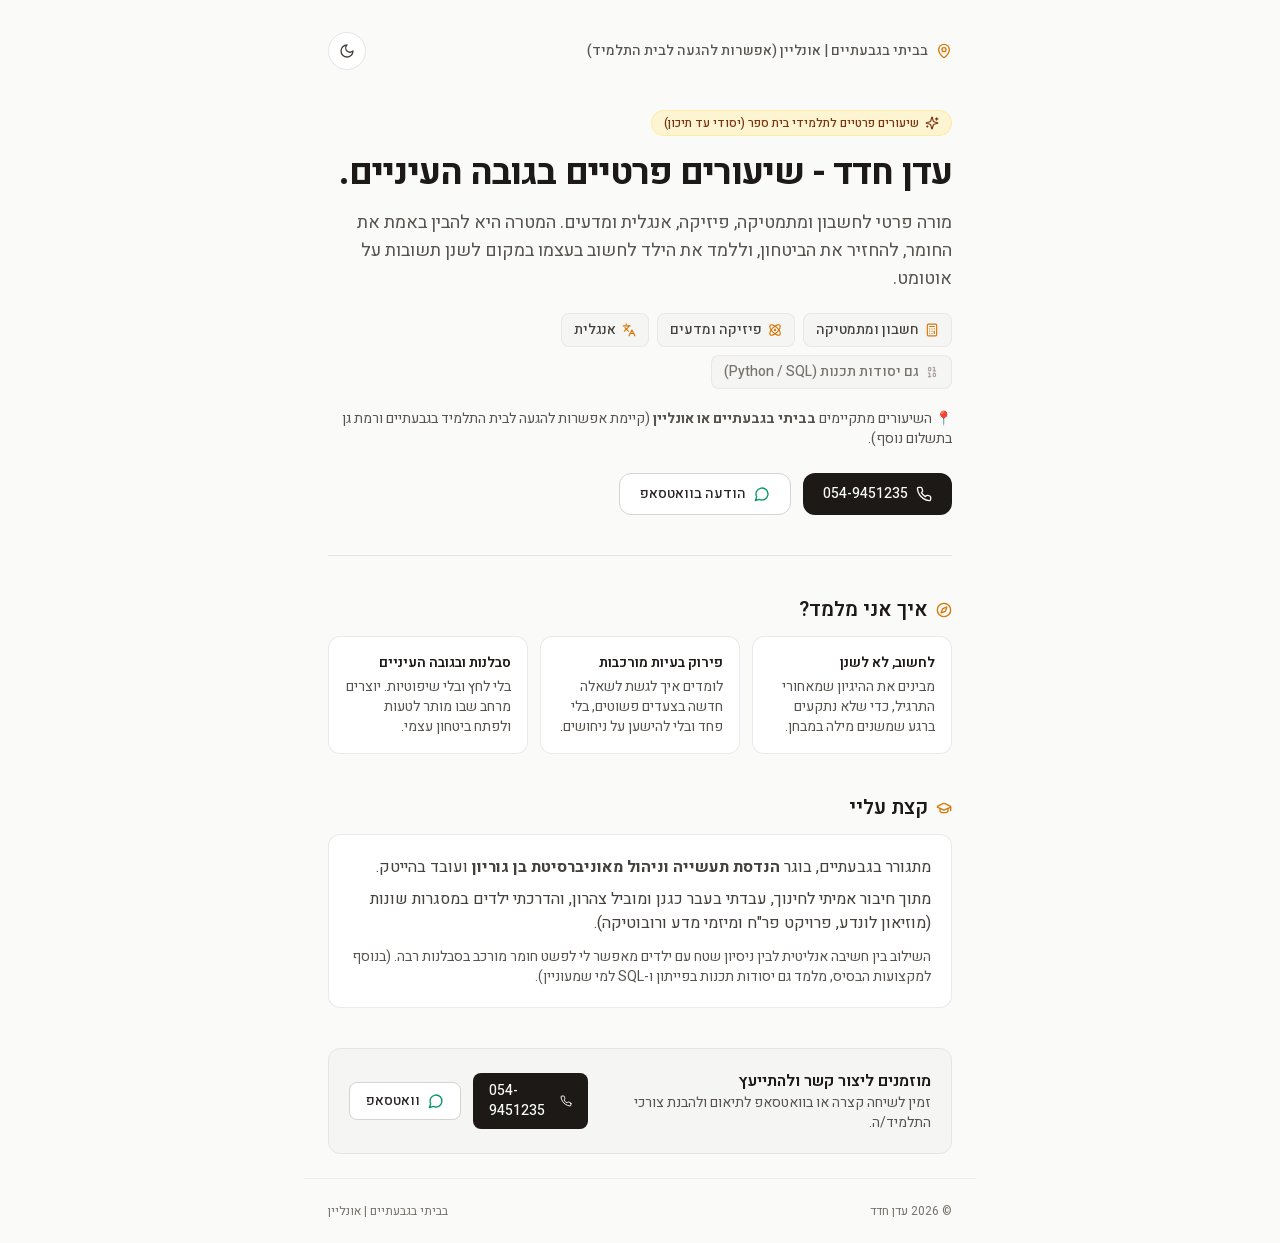
==== commit 6f49199c: "Deploy updated subjects (English) and location preferences to /tutor" ====
--- a/tutor/index.html
+++ b/tutor/index.html
@@ -1,4 +1,4 @@
-<!DOCTYPE html><!--cY8QTHrcUAhak1D4rmpK4--><html lang="he" dir="rtl"><head><meta charSet="utf-8"/><meta name="viewport" content="width=device-width, initial-scale=1"/><link rel="stylesheet" href="/tutor/_next/static/css/caaeeab0cf6646a1.css" data-precedence="next"/><link rel="preload" as="script" fetchPriority="low" href="/tutor/_next/static/chunks/webpack-3db2ac2fe68a9051.js"/><script src="/tutor/_next/static/chunks/4bd1b696-c023c6e3521b1417.js" async=""></script><script src="/tutor/_next/static/chunks/255-ad8b42344f25699b.js" async=""></script><script src="/tutor/_next/static/chunks/main-app-fbf6844291fcf79f.js" async=""></script><script src="/tutor/_next/static/chunks/app/page-6f9658060eaec99d.js" async=""></script><title>עדן חדד - שיעורים פרטיים בגובה העיניים</title><meta name="description" content="שיעורים פרטיים לתלמידי יסודי, חטיבה ותיכון. הגעה לבית התלמיד בגבעתיים ורמת גן, או אונליין. חשבון, מתמטיקה, פיזיקה ומדעים."/><script>
+<!DOCTYPE html><!--SvCo5NZHej4o9kSCnsrS1--><html lang="he" dir="rtl"><head><meta charSet="utf-8"/><meta name="viewport" content="width=device-width, initial-scale=1"/><link rel="stylesheet" href="/tutor/_next/static/css/6deb768f0f8ac3d9.css" data-precedence="next"/><link rel="preload" as="script" fetchPriority="low" href="/tutor/_next/static/chunks/webpack-3db2ac2fe68a9051.js"/><script src="/tutor/_next/static/chunks/4bd1b696-c023c6e3521b1417.js" async=""></script><script src="/tutor/_next/static/chunks/255-ad8b42344f25699b.js" async=""></script><script src="/tutor/_next/static/chunks/main-app-fbf6844291fcf79f.js" async=""></script><script src="/tutor/_next/static/chunks/app/page-d4906df0f9cbc03a.js" async=""></script><title>עדן חדד - שיעורים פרטיים בגובה העיניים</title><meta name="description" content="שיעורים פרטיים לתלמידי יסודי, חטיבה ותיכון. בביתי בגבעתיים או אונליין (אפשרות להגעה לבית התלמיד בתשלום נוסף). מתמטיקה, פיזיקה, אנגלית ומדעים."/><script>
               (function() {
                 try {
                   var saved = localStorage.getItem('theme');
@@ -10,4 +10,4 @@
                   }
                 } catch (e) {}
               })();
-            </script><script src="/tutor/_next/static/chunks/polyfills-42372ed130431b0a.js" noModule=""></script></head><body class="__className_72557f bg-stone-50 text-stone-900 dark:bg-zinc-950 dark:text-zinc-100 antialiased transition-colors duration-200 selection:bg-amber-200 dark:selection:bg-amber-900"><div hidden=""><!--$--><!--/$--></div><div class="min-h-screen flex flex-col justify-between"><header class="w-full max-w-2xl mx-auto px-6 pt-8 pb-4 flex items-center justify-between"><div class="flex items-center gap-2 text-sm font-medium text-stone-600 dark:text-zinc-400"><svg xmlns="http://www.w3.org/2000/svg" width="24" height="24" viewBox="0 0 24 24" fill="none" stroke="currentColor" stroke-width="2" stroke-linecap="round" stroke-linejoin="round" class="lucide lucide-map-pin w-4 h-4 text-amber-600 dark:text-amber-400 shrink-0"><path d="M20 10c0 4.993-5.539 10.193-7.399 11.799a1 1 0 0 1-1.202 0C9.539 20.193 4 14.993 4 10a8 8 0 0 1 16 0"></path><circle cx="12" cy="10" r="3"></circle></svg><span>הגעה לבית התלמיד בגבעתיים ורמת גן | אונליין</span></div><button aria-label="החלפת ערכת נושא" class="p-2.5 rounded-full border border-stone-200 dark:border-zinc-800 bg-white dark:bg-zinc-900 text-stone-700 dark:text-zinc-300 hover:bg-stone-100 dark:hover:bg-zinc-800 transition-colors"><svg xmlns="http://www.w3.org/2000/svg" width="24" height="24" viewBox="0 0 24 24" fill="none" stroke="currentColor" stroke-width="2" stroke-linecap="round" stroke-linejoin="round" class="lucide lucide-moon w-4 h-4"><path d="M12 3a6 6 0 0 0 9 9 9 9 0 1 1-9-9Z"></path></svg></button></header><main class="w-full max-w-2xl mx-auto px-6 py-6 space-y-10"><section class="space-y-4"><div class="inline-flex items-center gap-1.5 px-3 py-1 rounded-full text-xs font-medium bg-amber-100/80 text-amber-900 dark:bg-amber-950/60 dark:text-amber-300 border border-amber-200/60 dark:border-amber-800/50"><svg xmlns="http://www.w3.org/2000/svg" width="24" height="24" viewBox="0 0 24 24" fill="none" stroke="currentColor" stroke-width="2" stroke-linecap="round" stroke-linejoin="round" class="lucide lucide-sparkles w-3.5 h-3.5"><path d="M9.937 15.5A2 2 0 0 0 8.5 14.063l-6.135-1.582a.5.5 0 0 1 0-.962L8.5 9.936A2 2 0 0 0 9.937 8.5l1.582-6.135a.5.5 0 0 1 .963 0L14.063 8.5A2 2 0 0 0 15.5 9.937l6.135 1.581a.5.5 0 0 1 0 .964L15.5 14.063a2 2 0 0 0-1.437 1.437l-1.582 6.135a.5.5 0 0 1-.963 0z"></path><path d="M20 3v4"></path><path d="M22 5h-4"></path><path d="M4 17v2"></path><path d="M5 18H3"></path></svg><span>שיעורים פרטיים לתלמידי בית ספר (יסודי עד תיכון)</span></div><h1 class="text-3xl sm:text-4xl font-bold tracking-tight text-stone-900 dark:text-zinc-50 leading-tight">עדן חדד - שיעורים פרטיים בגובה העיניים.</h1><p class="text-base sm:text-lg text-stone-600 dark:text-zinc-400 leading-relaxed">מורה פרטי לחשבון, מתמטיקה, פיזיקה ומדעים. המטרה היא להבין באמת את החומר, להחזיר את הביטחון, וללמד את הילד לחשוב בעצמו במקום לשנן תשובות על אוטומט.</p><div class="flex flex-wrap gap-2 pt-1 text-xs sm:text-sm font-medium text-stone-700 dark:text-zinc-300"><span class="inline-flex items-center gap-1.5 px-3 py-1.5 rounded-lg bg-stone-100 dark:bg-zinc-800/70 border border-stone-200/80 dark:border-zinc-700/60"><svg xmlns="http://www.w3.org/2000/svg" width="24" height="24" viewBox="0 0 24 24" fill="none" stroke="currentColor" stroke-width="2" stroke-linecap="round" stroke-linejoin="round" class="lucide lucide-calculator w-3.5 h-3.5 text-amber-600 dark:text-amber-400"><rect width="16" height="20" x="4" y="2" rx="2"></rect><line x1="8" x2="16" y1="6" y2="6"></line><line x1="16" x2="16" y1="14" y2="18"></line><path d="M16 10h.01"></path><path d="M12 10h.01"></path><path d="M8 10h.01"></path><path d="M12 14h.01"></path><path d="M8 14h.01"></path><path d="M12 18h.01"></path><path d="M8 18h.01"></path></svg> חשבון ומתמטיקה</span><span class="inline-flex items-center gap-1.5 px-3 py-1.5 rounded-lg bg-stone-100 dark:bg-zinc-800/70 border border-stone-200/80 dark:border-zinc-700/60"><svg xmlns="http://www.w3.org/2000/svg" width="24" height="24" viewBox="0 0 24 24" fill="none" stroke="currentColor" stroke-width="2" stroke-linecap="round" stroke-linejoin="round" class="lucide lucide-atom w-3.5 h-3.5 text-amber-600 dark:text-amber-400"><circle cx="12" cy="12" r="1"></circle><path d="M20.2 20.2c2.04-2.03.02-7.36-4.5-11.9-4.54-4.52-9.87-6.54-11.9-4.5-2.04 2.03-.02 7.36 4.5 11.9 4.54 4.52 9.87 6.54 11.9 4.5Z"></path><path d="M15.7 15.7c4.52-4.54 6.54-9.87 4.5-11.9-2.03-2.04-7.36-.02-11.9 4.5-4.52 4.54-6.54 9.87-4.5 11.9 2.03 2.04 7.36.02 11.9-4.5Z"></path></svg> פיזיקה ומדעים</span><span class="inline-flex items-center gap-1.5 px-3 py-1.5 rounded-lg bg-stone-100 dark:bg-zinc-800/70 border border-stone-200/80 dark:border-zinc-700/60"><svg xmlns="http://www.w3.org/2000/svg" width="24" height="24" viewBox="0 0 24 24" fill="none" stroke="currentColor" stroke-width="2" stroke-linecap="round" stroke-linejoin="round" class="lucide lucide-house w-3.5 h-3.5 text-amber-600 dark:text-amber-400"><path d="M15 21v-8a1 1 0 0 0-1-1h-4a1 1 0 0 0-1 1v8"></path><path d="M3 10a2 2 0 0 1 .709-1.528l7-5.999a2 2 0 0 1 2.582 0l7 5.999A2 2 0 0 1 21 10v9a2 2 0 0 1-2 2H5a2 2 0 0 1-2-2z"></path></svg> הגעה לבית התלמיד</span><span class="inline-flex items-center gap-1.5 px-3 py-1.5 rounded-lg bg-stone-100 dark:bg-zinc-800/70 border border-stone-200/80 dark:border-zinc-700/60 text-stone-500 dark:text-zinc-400"><svg xmlns="http://www.w3.org/2000/svg" width="24" height="24" viewBox="0 0 24 24" fill="none" stroke="currentColor" stroke-width="2" stroke-linecap="round" stroke-linejoin="round" class="lucide lucide-binary w-3.5 h-3.5 text-stone-400 dark:text-zinc-500"><rect x="14" y="14" width="4" height="6" rx="2"></rect><rect x="6" y="4" width="4" height="6" rx="2"></rect><path d="M6 20h4"></path><path d="M14 10h4"></path><path d="M6 14h2v6"></path><path d="M14 4h2v6"></path></svg> גם יסודות תכנות (Python / SQL)</span></div><div class="pt-3 flex flex-wrap gap-3"><a href="tel:054-9451235" class="inline-flex items-center gap-2 px-5 py-2.5 rounded-xl font-medium bg-stone-900 text-stone-50 hover:bg-stone-800 dark:bg-zinc-100 dark:text-zinc-900 dark:hover:bg-white transition-colors text-sm"><svg xmlns="http://www.w3.org/2000/svg" width="24" height="24" viewBox="0 0 24 24" fill="none" stroke="currentColor" stroke-width="2" stroke-linecap="round" stroke-linejoin="round" class="lucide lucide-phone w-4 h-4"><path d="M22 16.92v3a2 2 0 0 1-2.18 2 19.79 19.79 0 0 1-8.63-3.07 19.5 19.5 0 0 1-6-6 19.79 19.79 0 0 1-3.07-8.67A2 2 0 0 1 4.11 2h3a2 2 0 0 1 2 1.72 12.84 12.84 0 0 0 .7 2.81 2 2 0 0 1-.45 2.11L8.09 9.91a16 16 0 0 0 6 6l1.27-1.27a2 2 0 0 1 2.11-.45 12.84 12.84 0 0 0 2.81.7A2 2 0 0 1 22 16.92z"></path></svg><span>054-9451235</span></a><a href="https://wa.me/972549451235" target="_blank" rel="noopener noreferrer" class="inline-flex items-center gap-2 px-5 py-2.5 rounded-xl font-medium border border-stone-300 dark:border-zinc-800 bg-white dark:bg-zinc-900 text-stone-800 dark:text-zinc-200 hover:bg-stone-100 dark:hover:bg-zinc-800/80 transition-colors text-sm"><svg xmlns="http://www.w3.org/2000/svg" width="24" height="24" viewBox="0 0 24 24" fill="none" stroke="currentColor" stroke-width="2" stroke-linecap="round" stroke-linejoin="round" class="lucide lucide-message-circle w-4 h-4 text-emerald-600 dark:text-emerald-400"><path d="M7.9 20A9 9 0 1 0 4 16.1L2 22Z"></path></svg><span>הודעה בוואטסאפ</span></a></div></section><hr class="border-stone-200 dark:border-zinc-800/80"/><section class="space-y-3"><h2 class="text-lg sm:text-xl font-semibold text-stone-900 dark:text-zinc-100 flex items-center gap-2"><svg xmlns="http://www.w3.org/2000/svg" width="24" height="24" viewBox="0 0 24 24" fill="none" stroke="currentColor" stroke-width="2" stroke-linecap="round" stroke-linejoin="round" class="lucide lucide-compass w-4 h-4 text-amber-600 dark:text-amber-400 shrink-0"><path d="m16.24 7.76-1.804 5.411a2 2 0 0 1-1.265 1.265L7.76 16.24l1.804-5.411a2 2 0 0 1 1.265-1.265z"></path><circle cx="12" cy="12" r="10"></circle></svg><span>איך אני מלמד?</span></h2><div class="grid grid-cols-1 sm:grid-cols-3 gap-3"><div class="p-4 rounded-xl bg-white dark:bg-zinc-900/70 border border-stone-200/80 dark:border-zinc-800/80"><div class="font-semibold text-stone-900 dark:text-zinc-100 text-sm mb-1">לחשוב, לא לשנן</div><p class="text-xs sm:text-sm text-stone-600 dark:text-zinc-400 leading-normal">מבינים את ההיגיון שמאחורי התרגיל, כדי שלא נתקעים ברגע שמשנים מילה במבחן.</p></div><div class="p-4 rounded-xl bg-white dark:bg-zinc-900/70 border border-stone-200/80 dark:border-zinc-800/80"><div class="font-semibold text-stone-900 dark:text-zinc-100 text-sm mb-1">פירוק בעיות מורכבות</div><p class="text-xs sm:text-sm text-stone-600 dark:text-zinc-400 leading-normal">לומדים איך לגשת לשאלה חדשה בצעדים פשוטים, בלי פחד ובלי להישען על ניחושים.</p></div><div class="p-4 rounded-xl bg-white dark:bg-zinc-900/70 border border-stone-200/80 dark:border-zinc-800/80"><div class="font-semibold text-stone-900 dark:text-zinc-100 text-sm mb-1">סבלנות ובגובה העיניים</div><p class="text-xs sm:text-sm text-stone-600 dark:text-zinc-400 leading-normal">בלי לחץ ובלי שיפוטיות. יוצרים מרחב שבו מותר לטעות ולפתח ביטחון עצמי.</p></div></div></section><section class="space-y-3"><h2 class="text-lg sm:text-xl font-semibold text-stone-900 dark:text-zinc-100 flex items-center gap-2"><svg xmlns="http://www.w3.org/2000/svg" width="24" height="24" viewBox="0 0 24 24" fill="none" stroke="currentColor" stroke-width="2" stroke-linecap="round" stroke-linejoin="round" class="lucide lucide-graduation-cap w-4 h-4 text-amber-600 dark:text-amber-400 shrink-0"><path d="M21.42 10.922a1 1 0 0 0-.019-1.838L12.83 5.18a2 2 0 0 0-1.66 0L2.6 9.08a1 1 0 0 0 0 1.832l8.57 3.908a2 2 0 0 0 1.66 0z"></path><path d="M22 10v6"></path><path d="M6 12.5V16a6 3 0 0 0 12 0v-3.5"></path></svg><span>קצת עליי</span></h2><div class="p-5 rounded-xl bg-white dark:bg-zinc-900/70 border border-stone-200/80 dark:border-zinc-800/80 space-y-2 text-sm sm:text-base text-stone-700 dark:text-zinc-300 leading-relaxed"><p>מתגורר בגבעתיים, בוגר <strong>הנדסת תעשייה וניהול מאוניברסיטת בן גוריון</strong> ועובד בהייטק.</p><p>מתוך חיבור אמיתי לחינוך, עבדתי בעבר כגנן ומוביל צהרון, והדרכתי ילדים במסגרות שונות (מוזיאון לונדע, פרויקט פר&quot;ח ומיזמי מדע ורובוטיקה).</p><p class="text-stone-600 dark:text-zinc-400 text-xs sm:text-sm pt-1">השילוב בין חשיבה אנליטית לבין ניסיון שטח עם ילדים מאפשר לי לפשט חומר מורכב בסבלנות רבה. (בנוסף למקצועות הבסיס, מלמד גם יסודות תכנות בפייתון ו-SQL למי שמעוניין).</p></div></section><section class="p-5 rounded-xl bg-stone-100/90 dark:bg-zinc-900 border border-stone-200 dark:border-zinc-800 flex flex-col sm:flex-row sm:items-center justify-between gap-4"><div><div class="font-semibold text-stone-900 dark:text-zinc-100 text-base">מוזמנים ליצור קשר ולהתייעץ</div><div class="text-xs sm:text-sm text-stone-600 dark:text-zinc-400">זמין לשיחה קצרה או בוואטסאפ לתיאום ולהבנת צורכי התלמיד/ה.</div></div><div class="flex items-center gap-3"><a href="tel:054-9451235" class="inline-flex items-center gap-2 px-4 py-2 rounded-lg font-medium bg-stone-900 text-stone-50 hover:bg-stone-800 dark:bg-zinc-100 dark:text-zinc-900 dark:hover:bg-white transition-colors text-sm"><svg xmlns="http://www.w3.org/2000/svg" width="24" height="24" viewBox="0 0 24 24" fill="none" stroke="currentColor" stroke-width="2" stroke-linecap="round" stroke-linejoin="round" class="lucide lucide-phone w-4 h-4"><path d="M22 16.92v3a2 2 0 0 1-2.18 2 19.79 19.79 0 0 1-8.63-3.07 19.5 19.5 0 0 1-6-6 19.79 19.79 0 0 1-3.07-8.67A2 2 0 0 1 4.11 2h3a2 2 0 0 1 2 1.72 12.84 12.84 0 0 0 .7 2.81 2 2 0 0 1-.45 2.11L8.09 9.91a16 16 0 0 0 6 6l1.27-1.27a2 2 0 0 1 2.11-.45 12.84 12.84 0 0 0 2.81.7A2 2 0 0 1 22 16.92z"></path></svg><span dir="ltr">054-9451235</span></a><a href="https://wa.me/972549451235" target="_blank" rel="noopener noreferrer" class="inline-flex items-center gap-2 px-4 py-2 rounded-lg font-medium border border-stone-300 dark:border-zinc-800 bg-white dark:bg-zinc-800 text-stone-800 dark:text-zinc-200 hover:bg-stone-50 dark:hover:bg-zinc-700 transition-colors text-sm"><svg xmlns="http://www.w3.org/2000/svg" width="24" height="24" viewBox="0 0 24 24" fill="none" stroke="currentColor" stroke-width="2" stroke-linecap="round" stroke-linejoin="round" class="lucide lucide-message-circle w-4 h-4 text-emerald-600 dark:text-emerald-400"><path d="M7.9 20A9 9 0 1 0 4 16.1L2 22Z"></path></svg><span>וואטסאפ</span></a></div></section></main><footer class="w-full max-w-2xl mx-auto px-6 py-6 text-xs text-stone-500 dark:text-zinc-500 flex items-center justify-between border-t border-stone-200/60 dark:border-zinc-900"><span>© <!-- -->2026<!-- --> עדן חדד</span><span>גבעתיים, רמת גן ואונליין</span></footer></div><!--$--><!--/$--><script src="/tutor/_next/static/chunks/webpack-3db2ac2fe68a9051.js" id="_R_" async=""></script><script>(self.__next_f=self.__next_f||[]).push([0])</script><script>self.__next_f.push([1,"1:\"$Sreact.fragment\"\n2:I[9766,[],\"\"]\n3:I[8924,[],\"\"]\n4:I[1959,[],\"ClientPageRoot\"]\n5:I[8303,[\"974\",\"static/chunks/app/page-6f9658060eaec99d.js\"],\"default\"]\n8:I[4431,[],\"OutletBoundary\"]\na:I[5278,[],\"AsyncMetadataOutlet\"]\nc:I[4431,[],\"ViewportBoundary\"]\ne:I[4431,[],\"MetadataBoundary\"]\nf:\"$Sreact.suspense\"\n11:I[7150,[],\"\"]\n:HL[\"/tutor/_next/static/css/caaeeab0cf6646a1.css\",\"style\"]\n"])</script><script>self.__next_f.push([1,"0:{\"P\":null,\"b\":\"cY8QTHrcUAhak1D4rmpK4\",\"p\":\"/tutor\",\"c\":[\"\",\"\"],\"i\":false,\"f\":[[[\"\",{\"children\":[\"__PAGE__\",{}]},\"$undefined\",\"$undefined\",true],[\"\",[\"$\",\"$1\",\"c\",{\"children\":[[[\"$\",\"link\",\"0\",{\"rel\":\"stylesheet\",\"href\":\"/tutor/_next/static/css/caaeeab0cf6646a1.css\",\"precedence\":\"next\",\"crossOrigin\":\"$undefined\",\"nonce\":\"$undefined\"}]],[\"$\",\"html\",null,{\"lang\":\"he\",\"dir\":\"rtl\",\"suppressHydrationWarning\":true,\"children\":[[\"$\",\"head\",null,{\"children\":[\"$\",\"script\",null,{\"dangerouslySetInnerHTML\":{\"__html\":\"\\n              (function() {\\n                try {\\n                  var saved = localStorage.getItem('theme');\\n                  var prefersDark = window.matchMedia('(prefers-color-scheme: dark)').matches;\\n                  if (saved === 'dark' || (!saved \u0026\u0026 prefersDark)) {\\n                    document.documentElement.classList.add('dark');\\n                  } else {\\n                    document.documentElement.classList.remove('dark');\\n                  }\\n                } catch (e) {}\\n              })();\\n            \"}}]}],[\"$\",\"body\",null,{\"className\":\"__className_72557f bg-stone-50 text-stone-900 dark:bg-zinc-950 dark:text-zinc-100 antialiased transition-colors duration-200 selection:bg-amber-200 dark:selection:bg-amber-900\",\"children\":[\"$\",\"$L2\",null,{\"parallelRouterKey\":\"children\",\"error\":\"$undefined\",\"errorStyles\":\"$undefined\",\"errorScripts\":\"$undefined\",\"template\":[\"$\",\"$L3\",null,{}],\"templateStyles\":\"$undefined\",\"templateScripts\":\"$undefined\",\"notFound\":[[[\"$\",\"title\",null,{\"children\":\"404: This page could not be found.\"}],[\"$\",\"div\",null,{\"style\":{\"fontFamily\":\"system-ui,\\\"Segoe UI\\\",Roboto,Helvetica,Arial,sans-serif,\\\"Apple Color Emoji\\\",\\\"Segoe UI Emoji\\\"\",\"height\":\"100vh\",\"textAlign\":\"center\",\"display\":\"flex\",\"flexDirection\":\"column\",\"alignItems\":\"center\",\"justifyContent\":\"center\"},\"children\":[\"$\",\"div\",null,{\"children\":[[\"$\",\"style\",null,{\"dangerouslySetInnerHTML\":{\"__html\":\"body{color:#000;background:#fff;margin:0}.next-error-h1{border-right:1px solid rgba(0,0,0,.3)}@media (prefers-color-scheme:dark){body{color:#fff;background:#000}.next-error-h1{border-right:1px solid rgba(255,255,255,.3)}}\"}}],[\"$\",\"h1\",null,{\"className\":\"next-error-h1\",\"style\":{\"display\":\"inline-block\",\"margin\":\"0 20px 0 0\",\"padding\":\"0 23px 0 0\",\"fontSize\":24,\"fontWeight\":500,\"verticalAlign\":\"top\",\"lineHeight\":\"49px\"},\"children\":404}],[\"$\",\"div\",null,{\"style\":{\"display\":\"inline-block\"},\"children\":[\"$\",\"h2\",null,{\"style\":{\"fontSize\":14,\"fontWeight\":400,\"lineHeight\":\"49px\",\"margin\":0},\"children\":\"This page could not be found.\"}]}]]}]}]],[]],\"forbidden\":\"$undefined\",\"unauthorized\":\"$undefined\"}]}]]}]]}],{\"children\":[\"__PAGE__\",[\"$\",\"$1\",\"c\",{\"children\":[[\"$\",\"$L4\",null,{\"Component\":\"$5\",\"searchParams\":{},\"params\":{},\"promises\":[\"$@6\",\"$@7\"]}],null,[\"$\",\"$L8\",null,{\"children\":[\"$L9\",[\"$\",\"$La\",null,{\"promise\":\"$@b\"}]]}]]}],{},null,false]},null,false],[\"$\",\"$1\",\"h\",{\"children\":[null,[[\"$\",\"$Lc\",null,{\"children\":\"$Ld\"}],null],[\"$\",\"$Le\",null,{\"children\":[\"$\",\"div\",null,{\"hidden\":true,\"children\":[\"$\",\"$f\",null,{\"fallback\":null,\"children\":\"$L10\"}]}]}]]}],false]],\"m\":\"$undefined\",\"G\":[\"$11\",[]],\"s\":false,\"S\":true}\n"])</script><script>self.__next_f.push([1,"6:{}\n7:\"$0:f:0:1:2:children:1:props:children:0:props:params\"\n"])</script><script>self.__next_f.push([1,"d:[[\"$\",\"meta\",\"0\",{\"charSet\":\"utf-8\"}],[\"$\",\"meta\",\"1\",{\"name\":\"viewport\",\"content\":\"width=device-width, initial-scale=1\"}]]\n9:null\n"])</script><script>self.__next_f.push([1,"b:{\"metadata\":[[\"$\",\"title\",\"0\",{\"children\":\"עדן חדד - שיעורים פרטיים בגובה העיניים\"}],[\"$\",\"meta\",\"1\",{\"name\":\"description\",\"content\":\"שיעורים פרטיים לתלמידי יסודי, חטיבה ותיכון. הגעה לבית התלמיד בגבעתיים ורמת גן, או אונליין. חשבון, מתמטיקה, פיזיקה ומדעים.\"}]],\"error\":null,\"digest\":\"$undefined\"}\n"])</script><script>self.__next_f.push([1,"10:\"$b:metadata\"\n"])</script></body></html>+            </script><script src="/tutor/_next/static/chunks/polyfills-42372ed130431b0a.js" noModule=""></script></head><body class="__className_72557f bg-stone-50 text-stone-900 dark:bg-zinc-950 dark:text-zinc-100 antialiased transition-colors duration-200 selection:bg-amber-200 dark:selection:bg-amber-900"><div hidden=""><!--$--><!--/$--></div><div class="min-h-screen flex flex-col justify-between"><header class="w-full max-w-2xl mx-auto px-6 pt-8 pb-4 flex items-center justify-between"><div class="flex items-center gap-2 text-sm font-medium text-stone-600 dark:text-zinc-400"><svg xmlns="http://www.w3.org/2000/svg" width="24" height="24" viewBox="0 0 24 24" fill="none" stroke="currentColor" stroke-width="2" stroke-linecap="round" stroke-linejoin="round" class="lucide lucide-map-pin w-4 h-4 text-amber-600 dark:text-amber-400 shrink-0"><path d="M20 10c0 4.993-5.539 10.193-7.399 11.799a1 1 0 0 1-1.202 0C9.539 20.193 4 14.993 4 10a8 8 0 0 1 16 0"></path><circle cx="12" cy="10" r="3"></circle></svg><span>בביתי בגבעתיים | אונליין (אפשרות להגעה לבית התלמיד)</span></div><button aria-label="החלפת ערכת נושא" class="p-2.5 rounded-full border border-stone-200 dark:border-zinc-800 bg-white dark:bg-zinc-900 text-stone-700 dark:text-zinc-300 hover:bg-stone-100 dark:hover:bg-zinc-800 transition-colors"><svg xmlns="http://www.w3.org/2000/svg" width="24" height="24" viewBox="0 0 24 24" fill="none" stroke="currentColor" stroke-width="2" stroke-linecap="round" stroke-linejoin="round" class="lucide lucide-moon w-4 h-4"><path d="M12 3a6 6 0 0 0 9 9 9 9 0 1 1-9-9Z"></path></svg></button></header><main class="w-full max-w-2xl mx-auto px-6 py-6 space-y-10"><section class="space-y-4"><div class="inline-flex items-center gap-1.5 px-3 py-1 rounded-full text-xs font-medium bg-amber-100/80 text-amber-900 dark:bg-amber-950/60 dark:text-amber-300 border border-amber-200/60 dark:border-amber-800/50"><svg xmlns="http://www.w3.org/2000/svg" width="24" height="24" viewBox="0 0 24 24" fill="none" stroke="currentColor" stroke-width="2" stroke-linecap="round" stroke-linejoin="round" class="lucide lucide-sparkles w-3.5 h-3.5"><path d="M9.937 15.5A2 2 0 0 0 8.5 14.063l-6.135-1.582a.5.5 0 0 1 0-.962L8.5 9.936A2 2 0 0 0 9.937 8.5l1.582-6.135a.5.5 0 0 1 .963 0L14.063 8.5A2 2 0 0 0 15.5 9.937l6.135 1.581a.5.5 0 0 1 0 .964L15.5 14.063a2 2 0 0 0-1.437 1.437l-1.582 6.135a.5.5 0 0 1-.963 0z"></path><path d="M20 3v4"></path><path d="M22 5h-4"></path><path d="M4 17v2"></path><path d="M5 18H3"></path></svg><span>שיעורים פרטיים לתלמידי בית ספר (יסודי עד תיכון)</span></div><h1 class="text-3xl sm:text-4xl font-bold tracking-tight text-stone-900 dark:text-zinc-50 leading-tight">עדן חדד - שיעורים פרטיים בגובה העיניים.</h1><p class="text-base sm:text-lg text-stone-600 dark:text-zinc-400 leading-relaxed">מורה פרטי לחשבון ומתמטיקה, פיזיקה, אנגלית ומדעים. המטרה היא להבין באמת את החומר, להחזיר את הביטחון, וללמד את הילד לחשוב בעצמו במקום לשנן תשובות על אוטומט.</p><div class="flex flex-wrap gap-2 pt-1 text-xs sm:text-sm font-medium text-stone-700 dark:text-zinc-300"><span class="inline-flex items-center gap-1.5 px-3 py-1.5 rounded-lg bg-stone-100 dark:bg-zinc-800/70 border border-stone-200/80 dark:border-zinc-700/60"><svg xmlns="http://www.w3.org/2000/svg" width="24" height="24" viewBox="0 0 24 24" fill="none" stroke="currentColor" stroke-width="2" stroke-linecap="round" stroke-linejoin="round" class="lucide lucide-calculator w-3.5 h-3.5 text-amber-600 dark:text-amber-400"><rect width="16" height="20" x="4" y="2" rx="2"></rect><line x1="8" x2="16" y1="6" y2="6"></line><line x1="16" x2="16" y1="14" y2="18"></line><path d="M16 10h.01"></path><path d="M12 10h.01"></path><path d="M8 10h.01"></path><path d="M12 14h.01"></path><path d="M8 14h.01"></path><path d="M12 18h.01"></path><path d="M8 18h.01"></path></svg> חשבון ומתמטיקה</span><span class="inline-flex items-center gap-1.5 px-3 py-1.5 rounded-lg bg-stone-100 dark:bg-zinc-800/70 border border-stone-200/80 dark:border-zinc-700/60"><svg xmlns="http://www.w3.org/2000/svg" width="24" height="24" viewBox="0 0 24 24" fill="none" stroke="currentColor" stroke-width="2" stroke-linecap="round" stroke-linejoin="round" class="lucide lucide-atom w-3.5 h-3.5 text-amber-600 dark:text-amber-400"><circle cx="12" cy="12" r="1"></circle><path d="M20.2 20.2c2.04-2.03.02-7.36-4.5-11.9-4.54-4.52-9.87-6.54-11.9-4.5-2.04 2.03-.02 7.36 4.5 11.9 4.54 4.52 9.87 6.54 11.9 4.5Z"></path><path d="M15.7 15.7c4.52-4.54 6.54-9.87 4.5-11.9-2.03-2.04-7.36-.02-11.9 4.5-4.52 4.54-6.54 9.87-4.5 11.9 2.03 2.04 7.36.02 11.9-4.5Z"></path></svg> פיזיקה ומדעים</span><span class="inline-flex items-center gap-1.5 px-3 py-1.5 rounded-lg bg-stone-100 dark:bg-zinc-800/70 border border-stone-200/80 dark:border-zinc-700/60"><svg xmlns="http://www.w3.org/2000/svg" width="24" height="24" viewBox="0 0 24 24" fill="none" stroke="currentColor" stroke-width="2" stroke-linecap="round" stroke-linejoin="round" class="lucide lucide-languages w-3.5 h-3.5 text-amber-600 dark:text-amber-400"><path d="m5 8 6 6"></path><path d="m4 14 6-6 2-3"></path><path d="M2 5h12"></path><path d="M7 2h1"></path><path d="m22 22-5-10-5 10"></path><path d="M14 18h6"></path></svg> אנגלית</span><span class="inline-flex items-center gap-1.5 px-3 py-1.5 rounded-lg bg-stone-100 dark:bg-zinc-800/70 border border-stone-200/80 dark:border-zinc-700/60 text-stone-500 dark:text-zinc-400"><svg xmlns="http://www.w3.org/2000/svg" width="24" height="24" viewBox="0 0 24 24" fill="none" stroke="currentColor" stroke-width="2" stroke-linecap="round" stroke-linejoin="round" class="lucide lucide-binary w-3.5 h-3.5 text-stone-400 dark:text-zinc-500"><rect x="14" y="14" width="4" height="6" rx="2"></rect><rect x="6" y="4" width="4" height="6" rx="2"></rect><path d="M6 20h4"></path><path d="M14 10h4"></path><path d="M6 14h2v6"></path><path d="M14 4h2v6"></path></svg> גם יסודות תכנות (Python / SQL)</span></div><div class="text-xs sm:text-sm text-stone-600 dark:text-zinc-400 pt-1">📍 השיעורים מתקיימים <strong>בביתי בגבעתיים או אונליין</strong> (קיימת אפשרות להגעה לבית התלמיד בגבעתיים ורמת גן בתשלום נוסף).</div><div class="pt-2 flex flex-wrap gap-3"><a href="tel:054-9451235" class="inline-flex items-center gap-2 px-5 py-2.5 rounded-xl font-medium bg-stone-900 text-stone-50 hover:bg-stone-800 dark:bg-zinc-100 dark:text-zinc-900 dark:hover:bg-white transition-colors text-sm"><svg xmlns="http://www.w3.org/2000/svg" width="24" height="24" viewBox="0 0 24 24" fill="none" stroke="currentColor" stroke-width="2" stroke-linecap="round" stroke-linejoin="round" class="lucide lucide-phone w-4 h-4"><path d="M22 16.92v3a2 2 0 0 1-2.18 2 19.79 19.79 0 0 1-8.63-3.07 19.5 19.5 0 0 1-6-6 19.79 19.79 0 0 1-3.07-8.67A2 2 0 0 1 4.11 2h3a2 2 0 0 1 2 1.72 12.84 12.84 0 0 0 .7 2.81 2 2 0 0 1-.45 2.11L8.09 9.91a16 16 0 0 0 6 6l1.27-1.27a2 2 0 0 1 2.11-.45 12.84 12.84 0 0 0 2.81.7A2 2 0 0 1 22 16.92z"></path></svg><span>054-9451235</span></a><a href="https://wa.me/972549451235" target="_blank" rel="noopener noreferrer" class="inline-flex items-center gap-2 px-5 py-2.5 rounded-xl font-medium border border-stone-300 dark:border-zinc-800 bg-white dark:bg-zinc-900 text-stone-800 dark:text-zinc-200 hover:bg-stone-100 dark:hover:bg-zinc-800/80 transition-colors text-sm"><svg xmlns="http://www.w3.org/2000/svg" width="24" height="24" viewBox="0 0 24 24" fill="none" stroke="currentColor" stroke-width="2" stroke-linecap="round" stroke-linejoin="round" class="lucide lucide-message-circle w-4 h-4 text-emerald-600 dark:text-emerald-400"><path d="M7.9 20A9 9 0 1 0 4 16.1L2 22Z"></path></svg><span>הודעה בוואטסאפ</span></a></div></section><hr class="border-stone-200 dark:border-zinc-800/80"/><section class="space-y-3"><h2 class="text-lg sm:text-xl font-semibold text-stone-900 dark:text-zinc-100 flex items-center gap-2"><svg xmlns="http://www.w3.org/2000/svg" width="24" height="24" viewBox="0 0 24 24" fill="none" stroke="currentColor" stroke-width="2" stroke-linecap="round" stroke-linejoin="round" class="lucide lucide-compass w-4 h-4 text-amber-600 dark:text-amber-400 shrink-0"><path d="m16.24 7.76-1.804 5.411a2 2 0 0 1-1.265 1.265L7.76 16.24l1.804-5.411a2 2 0 0 1 1.265-1.265z"></path><circle cx="12" cy="12" r="10"></circle></svg><span>איך אני מלמד?</span></h2><div class="grid grid-cols-1 sm:grid-cols-3 gap-3"><div class="p-4 rounded-xl bg-white dark:bg-zinc-900/70 border border-stone-200/80 dark:border-zinc-800/80"><div class="font-semibold text-stone-900 dark:text-zinc-100 text-sm mb-1">לחשוב, לא לשנן</div><p class="text-xs sm:text-sm text-stone-600 dark:text-zinc-400 leading-normal">מבינים את ההיגיון שמאחורי התרגיל, כדי שלא נתקעים ברגע שמשנים מילה במבחן.</p></div><div class="p-4 rounded-xl bg-white dark:bg-zinc-900/70 border border-stone-200/80 dark:border-zinc-800/80"><div class="font-semibold text-stone-900 dark:text-zinc-100 text-sm mb-1">פירוק בעיות מורכבות</div><p class="text-xs sm:text-sm text-stone-600 dark:text-zinc-400 leading-normal">לומדים איך לגשת לשאלה חדשה בצעדים פשוטים, בלי פחד ובלי להישען על ניחושים.</p></div><div class="p-4 rounded-xl bg-white dark:bg-zinc-900/70 border border-stone-200/80 dark:border-zinc-800/80"><div class="font-semibold text-stone-900 dark:text-zinc-100 text-sm mb-1">סבלנות ובגובה העיניים</div><p class="text-xs sm:text-sm text-stone-600 dark:text-zinc-400 leading-normal">בלי לחץ ובלי שיפוטיות. יוצרים מרחב שבו מותר לטעות ולפתח ביטחון עצמי.</p></div></div></section><section class="space-y-3"><h2 class="text-lg sm:text-xl font-semibold text-stone-900 dark:text-zinc-100 flex items-center gap-2"><svg xmlns="http://www.w3.org/2000/svg" width="24" height="24" viewBox="0 0 24 24" fill="none" stroke="currentColor" stroke-width="2" stroke-linecap="round" stroke-linejoin="round" class="lucide lucide-graduation-cap w-4 h-4 text-amber-600 dark:text-amber-400 shrink-0"><path d="M21.42 10.922a1 1 0 0 0-.019-1.838L12.83 5.18a2 2 0 0 0-1.66 0L2.6 9.08a1 1 0 0 0 0 1.832l8.57 3.908a2 2 0 0 0 1.66 0z"></path><path d="M22 10v6"></path><path d="M6 12.5V16a6 3 0 0 0 12 0v-3.5"></path></svg><span>קצת עליי</span></h2><div class="p-5 rounded-xl bg-white dark:bg-zinc-900/70 border border-stone-200/80 dark:border-zinc-800/80 space-y-2 text-sm sm:text-base text-stone-700 dark:text-zinc-300 leading-relaxed"><p>מתגורר בגבעתיים, בוגר <strong>הנדסת תעשייה וניהול מאוניברסיטת בן גוריון</strong> ועובד בהייטק.</p><p>מתוך חיבור אמיתי לחינוך, עבדתי בעבר כגנן ומוביל צהרון, והדרכתי ילדים במסגרות שונות (מוזיאון לונדע, פרויקט פר&quot;ח ומיזמי מדע ורובוטיקה).</p><p class="text-stone-600 dark:text-zinc-400 text-xs sm:text-sm pt-1">השילוב בין חשיבה אנליטית לבין ניסיון שטח עם ילדים מאפשר לי לפשט חומר מורכב בסבלנות רבה. (בנוסף למקצועות הבסיס, מלמד גם יסודות תכנות בפייתון ו-SQL למי שמעוניין).</p></div></section><section class="p-5 rounded-xl bg-stone-100/90 dark:bg-zinc-900 border border-stone-200 dark:border-zinc-800 flex flex-col sm:flex-row sm:items-center justify-between gap-4"><div><div class="font-semibold text-stone-900 dark:text-zinc-100 text-base">מוזמנים ליצור קשר ולהתייעץ</div><div class="text-xs sm:text-sm text-stone-600 dark:text-zinc-400">זמין לשיחה קצרה או בוואטסאפ לתיאום ולהבנת צורכי התלמיד/ה.</div></div><div class="flex items-center gap-3"><a href="tel:054-9451235" class="inline-flex items-center gap-2 px-4 py-2 rounded-lg font-medium bg-stone-900 text-stone-50 hover:bg-stone-800 dark:bg-zinc-100 dark:text-zinc-900 dark:hover:bg-white transition-colors text-sm"><svg xmlns="http://www.w3.org/2000/svg" width="24" height="24" viewBox="0 0 24 24" fill="none" stroke="currentColor" stroke-width="2" stroke-linecap="round" stroke-linejoin="round" class="lucide lucide-phone w-4 h-4"><path d="M22 16.92v3a2 2 0 0 1-2.18 2 19.79 19.79 0 0 1-8.63-3.07 19.5 19.5 0 0 1-6-6 19.79 19.79 0 0 1-3.07-8.67A2 2 0 0 1 4.11 2h3a2 2 0 0 1 2 1.72 12.84 12.84 0 0 0 .7 2.81 2 2 0 0 1-.45 2.11L8.09 9.91a16 16 0 0 0 6 6l1.27-1.27a2 2 0 0 1 2.11-.45 12.84 12.84 0 0 0 2.81.7A2 2 0 0 1 22 16.92z"></path></svg><span dir="ltr">054-9451235</span></a><a href="https://wa.me/972549451235" target="_blank" rel="noopener noreferrer" class="inline-flex items-center gap-2 px-4 py-2 rounded-lg font-medium border border-stone-300 dark:border-zinc-800 bg-white dark:bg-zinc-800 text-stone-800 dark:text-zinc-200 hover:bg-stone-50 dark:hover:bg-zinc-700 transition-colors text-sm"><svg xmlns="http://www.w3.org/2000/svg" width="24" height="24" viewBox="0 0 24 24" fill="none" stroke="currentColor" stroke-width="2" stroke-linecap="round" stroke-linejoin="round" class="lucide lucide-message-circle w-4 h-4 text-emerald-600 dark:text-emerald-400"><path d="M7.9 20A9 9 0 1 0 4 16.1L2 22Z"></path></svg><span>וואטסאפ</span></a></div></section></main><footer class="w-full max-w-2xl mx-auto px-6 py-6 text-xs text-stone-500 dark:text-zinc-500 flex items-center justify-between border-t border-stone-200/60 dark:border-zinc-900"><span>© <!-- -->2026<!-- --> עדן חדד</span><span>בביתי בגבעתיים | אונליין</span></footer></div><!--$--><!--/$--><script src="/tutor/_next/static/chunks/webpack-3db2ac2fe68a9051.js" id="_R_" async=""></script><script>(self.__next_f=self.__next_f||[]).push([0])</script><script>self.__next_f.push([1,"1:\"$Sreact.fragment\"\n2:I[9766,[],\"\"]\n3:I[8924,[],\"\"]\n4:I[1959,[],\"ClientPageRoot\"]\n5:I[3918,[\"974\",\"static/chunks/app/page-d4906df0f9cbc03a.js\"],\"default\"]\n8:I[4431,[],\"OutletBoundary\"]\na:I[5278,[],\"AsyncMetadataOutlet\"]\nc:I[4431,[],\"ViewportBoundary\"]\ne:I[4431,[],\"MetadataBoundary\"]\nf:\"$Sreact.suspense\"\n11:I[7150,[],\"\"]\n:HL[\"/tutor/_next/static/css/6deb768f0f8ac3d9.css\",\"style\"]\n"])</script><script>self.__next_f.push([1,"0:{\"P\":null,\"b\":\"SvCo5NZHej4o9kSCnsrS1\",\"p\":\"/tutor\",\"c\":[\"\",\"\"],\"i\":false,\"f\":[[[\"\",{\"children\":[\"__PAGE__\",{}]},\"$undefined\",\"$undefined\",true],[\"\",[\"$\",\"$1\",\"c\",{\"children\":[[[\"$\",\"link\",\"0\",{\"rel\":\"stylesheet\",\"href\":\"/tutor/_next/static/css/6deb768f0f8ac3d9.css\",\"precedence\":\"next\",\"crossOrigin\":\"$undefined\",\"nonce\":\"$undefined\"}]],[\"$\",\"html\",null,{\"lang\":\"he\",\"dir\":\"rtl\",\"suppressHydrationWarning\":true,\"children\":[[\"$\",\"head\",null,{\"children\":[\"$\",\"script\",null,{\"dangerouslySetInnerHTML\":{\"__html\":\"\\n              (function() {\\n                try {\\n                  var saved = localStorage.getItem('theme');\\n                  var prefersDark = window.matchMedia('(prefers-color-scheme: dark)').matches;\\n                  if (saved === 'dark' || (!saved \u0026\u0026 prefersDark)) {\\n                    document.documentElement.classList.add('dark');\\n                  } else {\\n                    document.documentElement.classList.remove('dark');\\n                  }\\n                } catch (e) {}\\n              })();\\n            \"}}]}],[\"$\",\"body\",null,{\"className\":\"__className_72557f bg-stone-50 text-stone-900 dark:bg-zinc-950 dark:text-zinc-100 antialiased transition-colors duration-200 selection:bg-amber-200 dark:selection:bg-amber-900\",\"children\":[\"$\",\"$L2\",null,{\"parallelRouterKey\":\"children\",\"error\":\"$undefined\",\"errorStyles\":\"$undefined\",\"errorScripts\":\"$undefined\",\"template\":[\"$\",\"$L3\",null,{}],\"templateStyles\":\"$undefined\",\"templateScripts\":\"$undefined\",\"notFound\":[[[\"$\",\"title\",null,{\"children\":\"404: This page could not be found.\"}],[\"$\",\"div\",null,{\"style\":{\"fontFamily\":\"system-ui,\\\"Segoe UI\\\",Roboto,Helvetica,Arial,sans-serif,\\\"Apple Color Emoji\\\",\\\"Segoe UI Emoji\\\"\",\"height\":\"100vh\",\"textAlign\":\"center\",\"display\":\"flex\",\"flexDirection\":\"column\",\"alignItems\":\"center\",\"justifyContent\":\"center\"},\"children\":[\"$\",\"div\",null,{\"children\":[[\"$\",\"style\",null,{\"dangerouslySetInnerHTML\":{\"__html\":\"body{color:#000;background:#fff;margin:0}.next-error-h1{border-right:1px solid rgba(0,0,0,.3)}@media (prefers-color-scheme:dark){body{color:#fff;background:#000}.next-error-h1{border-right:1px solid rgba(255,255,255,.3)}}\"}}],[\"$\",\"h1\",null,{\"className\":\"next-error-h1\",\"style\":{\"display\":\"inline-block\",\"margin\":\"0 20px 0 0\",\"padding\":\"0 23px 0 0\",\"fontSize\":24,\"fontWeight\":500,\"verticalAlign\":\"top\",\"lineHeight\":\"49px\"},\"children\":404}],[\"$\",\"div\",null,{\"style\":{\"display\":\"inline-block\"},\"children\":[\"$\",\"h2\",null,{\"style\":{\"fontSize\":14,\"fontWeight\":400,\"lineHeight\":\"49px\",\"margin\":0},\"children\":\"This page could not be found.\"}]}]]}]}]],[]],\"forbidden\":\"$undefined\",\"unauthorized\":\"$undefined\"}]}]]}]]}],{\"children\":[\"__PAGE__\",[\"$\",\"$1\",\"c\",{\"children\":[[\"$\",\"$L4\",null,{\"Component\":\"$5\",\"searchParams\":{},\"params\":{},\"promises\":[\"$@6\",\"$@7\"]}],null,[\"$\",\"$L8\",null,{\"children\":[\"$L9\",[\"$\",\"$La\",null,{\"promise\":\"$@b\"}]]}]]}],{},null,false]},null,false],[\"$\",\"$1\",\"h\",{\"children\":[null,[[\"$\",\"$Lc\",null,{\"children\":\"$Ld\"}],null],[\"$\",\"$Le\",null,{\"children\":[\"$\",\"div\",null,{\"hidden\":true,\"children\":[\"$\",\"$f\",null,{\"fallback\":null,\"children\":\"$L10\"}]}]}]]}],false]],\"m\":\"$undefined\",\"G\":[\"$11\",[]],\"s\":false,\"S\":true}\n"])</script><script>self.__next_f.push([1,"6:{}\n7:\"$0:f:0:1:2:children:1:props:children:0:props:params\"\n"])</script><script>self.__next_f.push([1,"d:[[\"$\",\"meta\",\"0\",{\"charSet\":\"utf-8\"}],[\"$\",\"meta\",\"1\",{\"name\":\"viewport\",\"content\":\"width=device-width, initial-scale=1\"}]]\n9:null\n"])</script><script>self.__next_f.push([1,"b:{\"metadata\":[[\"$\",\"title\",\"0\",{\"children\":\"עדן חדד - שיעורים פרטיים בגובה העיניים\"}],[\"$\",\"meta\",\"1\",{\"name\":\"description\",\"content\":\"שיעורים פרטיים לתלמידי יסודי, חטיבה ותיכון. בביתי בגבעתיים או אונליין (אפשרות להגעה לבית התלמיד בתשלום נוסף). מתמטיקה, פיזיקה, אנגלית ומדעים.\"}]],\"error\":null,\"digest\":\"$undefined\"}\n"])</script><script>self.__next_f.push([1,"10:\"$b:metadata\"\n"])</script></body></html>
--- a/tutor/_next/static/css/6deb768f0f8ac3d9.css
+++ b/tutor/_next/static/css/6deb768f0f8ac3d9.css
@@ -0,0 +1,3 @@
+@font-face{font-family:Heebo;font-style:normal;font-weight:400;font-display:swap;src:url(/tutor/_next/static/media/d2e3c073bbb3955e-s.p.woff2) format("woff2");unicode-range:u+0307-0308,u+0590-05ff,u+200c-2010,u+20aa,u+25cc,u+fb1d-fb4f}@font-face{font-family:Heebo;font-style:normal;font-weight:400;font-display:swap;src:url(/tutor/_next/static/media/806aa40678b0153b-s.woff2) format("woff2");unicode-range:u+0302-0303,u+0305,u+0307-0308,u+0310,u+0312,u+0315,u+031a,u+0326-0327,u+032c,u+032f-0330,u+0332-0333,u+0338,u+033a,u+0346,u+034d,u+0391-03a1,u+03a3-03a9,u+03b1-03c9,u+03d1,u+03d5-03d6,u+03f0-03f1,u+03f4-03f5,u+2016-2017,u+2034-2038,u+203c,u+2040,u+2043,u+2047,u+2050,u+2057,u+205f,u+2070-2071,u+2074-209f,u+20d0-20dc,u+20e1,u+20e5-20ef,u+2100-2112,u+2114-2115,u+2117-2121,u+2123-214f,u+2190,u+2192,u+2194-21ae,u+21b0-21e5,u+21f1-21f2,u+21f4-2211,u+2213-2214,u+2216-22ff,u+2308-230b,u+2310,u+2319,u+231c-2321,u+2336-237a,u+237c,u+2395,u+239b-23b7,u+23d0,u+23dc-23e1,u+2474-2475,u+25af,u+25b3,u+25b7,u+25bd,u+25c1,u+25ca,u+25cc,u+25fb,u+266d-266f,u+27c0-27ff,u+2900-2aff,u+2b0e-2b11,u+2b30-2b4c,u+2bfe,u+3030,u+ff5b,u+ff5d,u+1d400-1d7ff,u+1ee??}@font-face{font-family:Heebo;font-style:normal;font-weight:400;font-display:swap;src:url(/tutor/_next/static/media/70b9b96e99f02a56-s.woff2) format("woff2");unicode-range:u+0001-000c,u+000e-001f,u+007f-009f,u+20dd-20e0,u+20e2-20e4,u+2150-218f,u+2190,u+2192,u+2194-2199,u+21af,u+21e6-21f0,u+21f3,u+2218-2219,u+2299,u+22c4-22c6,u+2300-243f,u+2440-244a,u+2460-24ff,u+25a0-27bf,u+28??,u+2921-2922,u+2981,u+29bf,u+29eb,u+2b??,u+4dc0-4dff,u+fff9-fffb,u+10140-1018e,u+10190-1019c,u+101a0,u+101d0-101fd,u+102e0-102fb,u+10e60-10e7e,u+1d2c0-1d2d3,u+1d2e0-1d37f,u+1f0??,u+1f100-1f1ae,u+1f1e6-1f1ff,u+1f30d-1f30f,u+1f315,u+1f31c,u+1f31e,u+1f320-1f32c,u+1f336,u+1f378,u+1f37d,u+1f382,u+1f393-1f39f,u+1f3a7-1f3a8,u+1f3ac-1f3af,u+1f3c2,u+1f3c4-1f3c6,u+1f3ca-1f3ce,u+1f3d4-1f3e0,u+1f3ed,u+1f3f1-1f3f3,u+1f3f5-1f3f7,u+1f408,u+1f415,u+1f41f,u+1f426,u+1f43f,u+1f441-1f442,u+1f444,u+1f446-1f449,u+1f44c-1f44e,u+1f453,u+1f46a,u+1f47d,u+1f4a3,u+1f4b0,u+1f4b3,u+1f4b9,u+1f4bb,u+1f4bf,u+1f4c8-1f4cb,u+1f4d6,u+1f4da,u+1f4df,u+1f4e3-1f4e6,u+1f4ea-1f4ed,u+1f4f7,u+1f4f9-1f4fb,u+1f4fd-1f4fe,u+1f503,u+1f507-1f50b,u+1f50d,u+1f512-1f513,u+1f53e-1f54a,u+1f54f-1f5fa,u+1f610,u+1f650-1f67f,u+1f687,u+1f68d,u+1f691,u+1f694,u+1f698,u+1f6ad,u+1f6b2,u+1f6b9-1f6ba,u+1f6bc,u+1f6c6-1f6cf,u+1f6d3-1f6d7,u+1f6e0-1f6ea,u+1f6f0-1f6f3,u+1f6f7-1f6fc,u+1f700-1f80b,u+1f810-1f847,u+1f850-1f859,u+1f860-1f887,u+1f890-1f8ad,u+1f8b0-1f8bb,u+1f8c0-1f8c1,u+1f8d0-1f8d8,u+1f900-1f90b,u+1f93b,u+1f946,u+1f984,u+1f996,u+1f9e9,u+1fa00-1fa6f,u+1fa70-1fa7c,u+1fa80-1fac6,u+1fac8,u+1facc-1fadd,u+1fadf-1faeb,u+1faef-1fafa,u+1fb??}@font-face{font-family:Heebo;font-style:normal;font-weight:400;font-display:swap;src:url(/tutor/_next/static/media/1ac0814e481b39bc-s.woff2) format("woff2");unicode-range:u+0100-02ba,u+02bd-02c5,u+02c7-02cc,u+02ce-02d7,u+02dd-02ff,u+0304,u+0308,u+0329,u+1d00-1dbf,u+1e00-1e9f,u+1ef2-1eff,u+2020,u+20a0-20ab,u+20ad-20c4,u+2113,u+2c60-2c7f,u+a720-a7ff}@font-face{font-family:Heebo;font-style:normal;font-weight:400;font-display:swap;src:url(/tutor/_next/static/media/ec516af01d950ed6-s.p.woff2) format("woff2");unicode-range:u+00??,u+0131,u+0152-0153,u+02bb-02bc,u+02c6,u+02da,u+02dc,u+0304,u+0308,u+0329,u+2000-206f,u+20ac,u+2122,u+2191,u+2193,u+2212,u+2215,u+feff,u+fffd}@font-face{font-family:Heebo;font-style:normal;font-weight:500;font-display:swap;src:url(/tutor/_next/static/media/d2e3c073bbb3955e-s.p.woff2) format("woff2");unicode-range:u+0307-0308,u+0590-05ff,u+200c-2010,u+20aa,u+25cc,u+fb1d-fb4f}@font-face{font-family:Heebo;font-style:normal;font-weight:500;font-display:swap;src:url(/tutor/_next/static/media/806aa40678b0153b-s.woff2) format("woff2");unicode-range:u+0302-0303,u+0305,u+0307-0308,u+0310,u+0312,u+0315,u+031a,u+0326-0327,u+032c,u+032f-0330,u+0332-0333,u+0338,u+033a,u+0346,u+034d,u+0391-03a1,u+03a3-03a9,u+03b1-03c9,u+03d1,u+03d5-03d6,u+03f0-03f1,u+03f4-03f5,u+2016-2017,u+2034-2038,u+203c,u+2040,u+2043,u+2047,u+2050,u+2057,u+205f,u+2070-2071,u+2074-209f,u+20d0-20dc,u+20e1,u+20e5-20ef,u+2100-2112,u+2114-2115,u+2117-2121,u+2123-214f,u+2190,u+2192,u+2194-21ae,u+21b0-21e5,u+21f1-21f2,u+21f4-2211,u+2213-2214,u+2216-22ff,u+2308-230b,u+2310,u+2319,u+231c-2321,u+2336-237a,u+237c,u+2395,u+239b-23b7,u+23d0,u+23dc-23e1,u+2474-2475,u+25af,u+25b3,u+25b7,u+25bd,u+25c1,u+25ca,u+25cc,u+25fb,u+266d-266f,u+27c0-27ff,u+2900-2aff,u+2b0e-2b11,u+2b30-2b4c,u+2bfe,u+3030,u+ff5b,u+ff5d,u+1d400-1d7ff,u+1ee??}@font-face{font-family:Heebo;font-style:normal;font-weight:500;font-display:swap;src:url(/tutor/_next/static/media/70b9b96e99f02a56-s.woff2) format("woff2");unicode-range:u+0001-000c,u+000e-001f,u+007f-009f,u+20dd-20e0,u+20e2-20e4,u+2150-218f,u+2190,u+2192,u+2194-2199,u+21af,u+21e6-21f0,u+21f3,u+2218-2219,u+2299,u+22c4-22c6,u+2300-243f,u+2440-244a,u+2460-24ff,u+25a0-27bf,u+28??,u+2921-2922,u+2981,u+29bf,u+29eb,u+2b??,u+4dc0-4dff,u+fff9-fffb,u+10140-1018e,u+10190-1019c,u+101a0,u+101d0-101fd,u+102e0-102fb,u+10e60-10e7e,u+1d2c0-1d2d3,u+1d2e0-1d37f,u+1f0??,u+1f100-1f1ae,u+1f1e6-1f1ff,u+1f30d-1f30f,u+1f315,u+1f31c,u+1f31e,u+1f320-1f32c,u+1f336,u+1f378,u+1f37d,u+1f382,u+1f393-1f39f,u+1f3a7-1f3a8,u+1f3ac-1f3af,u+1f3c2,u+1f3c4-1f3c6,u+1f3ca-1f3ce,u+1f3d4-1f3e0,u+1f3ed,u+1f3f1-1f3f3,u+1f3f5-1f3f7,u+1f408,u+1f415,u+1f41f,u+1f426,u+1f43f,u+1f441-1f442,u+1f444,u+1f446-1f449,u+1f44c-1f44e,u+1f453,u+1f46a,u+1f47d,u+1f4a3,u+1f4b0,u+1f4b3,u+1f4b9,u+1f4bb,u+1f4bf,u+1f4c8-1f4cb,u+1f4d6,u+1f4da,u+1f4df,u+1f4e3-1f4e6,u+1f4ea-1f4ed,u+1f4f7,u+1f4f9-1f4fb,u+1f4fd-1f4fe,u+1f503,u+1f507-1f50b,u+1f50d,u+1f512-1f513,u+1f53e-1f54a,u+1f54f-1f5fa,u+1f610,u+1f650-1f67f,u+1f687,u+1f68d,u+1f691,u+1f694,u+1f698,u+1f6ad,u+1f6b2,u+1f6b9-1f6ba,u+1f6bc,u+1f6c6-1f6cf,u+1f6d3-1f6d7,u+1f6e0-1f6ea,u+1f6f0-1f6f3,u+1f6f7-1f6fc,u+1f700-1f80b,u+1f810-1f847,u+1f850-1f859,u+1f860-1f887,u+1f890-1f8ad,u+1f8b0-1f8bb,u+1f8c0-1f8c1,u+1f8d0-1f8d8,u+1f900-1f90b,u+1f93b,u+1f946,u+1f984,u+1f996,u+1f9e9,u+1fa00-1fa6f,u+1fa70-1fa7c,u+1fa80-1fac6,u+1fac8,u+1facc-1fadd,u+1fadf-1faeb,u+1faef-1fafa,u+1fb??}@font-face{font-family:Heebo;font-style:normal;font-weight:500;font-display:swap;src:url(/tutor/_next/static/media/1ac0814e481b39bc-s.woff2) format("woff2");unicode-range:u+0100-02ba,u+02bd-02c5,u+02c7-02cc,u+02ce-02d7,u+02dd-02ff,u+0304,u+0308,u+0329,u+1d00-1dbf,u+1e00-1e9f,u+1ef2-1eff,u+2020,u+20a0-20ab,u+20ad-20c4,u+2113,u+2c60-2c7f,u+a720-a7ff}@font-face{font-family:Heebo;font-style:normal;font-weight:500;font-display:swap;src:url(/tutor/_next/static/media/ec516af01d950ed6-s.p.woff2) format("woff2");unicode-range:u+00??,u+0131,u+0152-0153,u+02bb-02bc,u+02c6,u+02da,u+02dc,u+0304,u+0308,u+0329,u+2000-206f,u+20ac,u+2122,u+2191,u+2193,u+2212,u+2215,u+feff,u+fffd}@font-face{font-family:Heebo;font-style:normal;font-weight:600;font-display:swap;src:url(/tutor/_next/static/media/d2e3c073bbb3955e-s.p.woff2) format("woff2");unicode-range:u+0307-0308,u+0590-05ff,u+200c-2010,u+20aa,u+25cc,u+fb1d-fb4f}@font-face{font-family:Heebo;font-style:normal;font-weight:600;font-display:swap;src:url(/tutor/_next/static/media/806aa40678b0153b-s.woff2) format("woff2");unicode-range:u+0302-0303,u+0305,u+0307-0308,u+0310,u+0312,u+0315,u+031a,u+0326-0327,u+032c,u+032f-0330,u+0332-0333,u+0338,u+033a,u+0346,u+034d,u+0391-03a1,u+03a3-03a9,u+03b1-03c9,u+03d1,u+03d5-03d6,u+03f0-03f1,u+03f4-03f5,u+2016-2017,u+2034-2038,u+203c,u+2040,u+2043,u+2047,u+2050,u+2057,u+205f,u+2070-2071,u+2074-209f,u+20d0-20dc,u+20e1,u+20e5-20ef,u+2100-2112,u+2114-2115,u+2117-2121,u+2123-214f,u+2190,u+2192,u+2194-21ae,u+21b0-21e5,u+21f1-21f2,u+21f4-2211,u+2213-2214,u+2216-22ff,u+2308-230b,u+2310,u+2319,u+231c-2321,u+2336-237a,u+237c,u+2395,u+239b-23b7,u+23d0,u+23dc-23e1,u+2474-2475,u+25af,u+25b3,u+25b7,u+25bd,u+25c1,u+25ca,u+25cc,u+25fb,u+266d-266f,u+27c0-27ff,u+2900-2aff,u+2b0e-2b11,u+2b30-2b4c,u+2bfe,u+3030,u+ff5b,u+ff5d,u+1d400-1d7ff,u+1ee??}@font-face{font-family:Heebo;font-style:normal;font-weight:600;font-display:swap;src:url(/tutor/_next/static/media/70b9b96e99f02a56-s.woff2) format("woff2");unicode-range:u+0001-000c,u+000e-001f,u+007f-009f,u+20dd-20e0,u+20e2-20e4,u+2150-218f,u+2190,u+2192,u+2194-2199,u+21af,u+21e6-21f0,u+21f3,u+2218-2219,u+2299,u+22c4-22c6,u+2300-243f,u+2440-244a,u+2460-24ff,u+25a0-27bf,u+28??,u+2921-2922,u+2981,u+29bf,u+29eb,u+2b??,u+4dc0-4dff,u+fff9-fffb,u+10140-1018e,u+10190-1019c,u+101a0,u+101d0-101fd,u+102e0-102fb,u+10e60-10e7e,u+1d2c0-1d2d3,u+1d2e0-1d37f,u+1f0??,u+1f100-1f1ae,u+1f1e6-1f1ff,u+1f30d-1f30f,u+1f315,u+1f31c,u+1f31e,u+1f320-1f32c,u+1f336,u+1f378,u+1f37d,u+1f382,u+1f393-1f39f,u+1f3a7-1f3a8,u+1f3ac-1f3af,u+1f3c2,u+1f3c4-1f3c6,u+1f3ca-1f3ce,u+1f3d4-1f3e0,u+1f3ed,u+1f3f1-1f3f3,u+1f3f5-1f3f7,u+1f408,u+1f415,u+1f41f,u+1f426,u+1f43f,u+1f441-1f442,u+1f444,u+1f446-1f449,u+1f44c-1f44e,u+1f453,u+1f46a,u+1f47d,u+1f4a3,u+1f4b0,u+1f4b3,u+1f4b9,u+1f4bb,u+1f4bf,u+1f4c8-1f4cb,u+1f4d6,u+1f4da,u+1f4df,u+1f4e3-1f4e6,u+1f4ea-1f4ed,u+1f4f7,u+1f4f9-1f4fb,u+1f4fd-1f4fe,u+1f503,u+1f507-1f50b,u+1f50d,u+1f512-1f513,u+1f53e-1f54a,u+1f54f-1f5fa,u+1f610,u+1f650-1f67f,u+1f687,u+1f68d,u+1f691,u+1f694,u+1f698,u+1f6ad,u+1f6b2,u+1f6b9-1f6ba,u+1f6bc,u+1f6c6-1f6cf,u+1f6d3-1f6d7,u+1f6e0-1f6ea,u+1f6f0-1f6f3,u+1f6f7-1f6fc,u+1f700-1f80b,u+1f810-1f847,u+1f850-1f859,u+1f860-1f887,u+1f890-1f8ad,u+1f8b0-1f8bb,u+1f8c0-1f8c1,u+1f8d0-1f8d8,u+1f900-1f90b,u+1f93b,u+1f946,u+1f984,u+1f996,u+1f9e9,u+1fa00-1fa6f,u+1fa70-1fa7c,u+1fa80-1fac6,u+1fac8,u+1facc-1fadd,u+1fadf-1faeb,u+1faef-1fafa,u+1fb??}@font-face{font-family:Heebo;font-style:normal;font-weight:600;font-display:swap;src:url(/tutor/_next/static/media/1ac0814e481b39bc-s.woff2) format("woff2");unicode-range:u+0100-02ba,u+02bd-02c5,u+02c7-02cc,u+02ce-02d7,u+02dd-02ff,u+0304,u+0308,u+0329,u+1d00-1dbf,u+1e00-1e9f,u+1ef2-1eff,u+2020,u+20a0-20ab,u+20ad-20c4,u+2113,u+2c60-2c7f,u+a720-a7ff}@font-face{font-family:Heebo;font-style:normal;font-weight:600;font-display:swap;src:url(/tutor/_next/static/media/ec516af01d950ed6-s.p.woff2) format("woff2");unicode-range:u+00??,u+0131,u+0152-0153,u+02bb-02bc,u+02c6,u+02da,u+02dc,u+0304,u+0308,u+0329,u+2000-206f,u+20ac,u+2122,u+2191,u+2193,u+2212,u+2215,u+feff,u+fffd}@font-face{font-family:Heebo;font-style:normal;font-weight:700;font-display:swap;src:url(/tutor/_next/static/media/d2e3c073bbb3955e-s.p.woff2) format("woff2");unicode-range:u+0307-0308,u+0590-05ff,u+200c-2010,u+20aa,u+25cc,u+fb1d-fb4f}@font-face{font-family:Heebo;font-style:normal;font-weight:700;font-display:swap;src:url(/tutor/_next/static/media/806aa40678b0153b-s.woff2) format("woff2");unicode-range:u+0302-0303,u+0305,u+0307-0308,u+0310,u+0312,u+0315,u+031a,u+0326-0327,u+032c,u+032f-0330,u+0332-0333,u+0338,u+033a,u+0346,u+034d,u+0391-03a1,u+03a3-03a9,u+03b1-03c9,u+03d1,u+03d5-03d6,u+03f0-03f1,u+03f4-03f5,u+2016-2017,u+2034-2038,u+203c,u+2040,u+2043,u+2047,u+2050,u+2057,u+205f,u+2070-2071,u+2074-209f,u+20d0-20dc,u+20e1,u+20e5-20ef,u+2100-2112,u+2114-2115,u+2117-2121,u+2123-214f,u+2190,u+2192,u+2194-21ae,u+21b0-21e5,u+21f1-21f2,u+21f4-2211,u+2213-2214,u+2216-22ff,u+2308-230b,u+2310,u+2319,u+231c-2321,u+2336-237a,u+237c,u+2395,u+239b-23b7,u+23d0,u+23dc-23e1,u+2474-2475,u+25af,u+25b3,u+25b7,u+25bd,u+25c1,u+25ca,u+25cc,u+25fb,u+266d-266f,u+27c0-27ff,u+2900-2aff,u+2b0e-2b11,u+2b30-2b4c,u+2bfe,u+3030,u+ff5b,u+ff5d,u+1d400-1d7ff,u+1ee??}@font-face{font-family:Heebo;font-style:normal;font-weight:700;font-display:swap;src:url(/tutor/_next/static/media/70b9b96e99f02a56-s.woff2) format("woff2");unicode-range:u+0001-000c,u+000e-001f,u+007f-009f,u+20dd-20e0,u+20e2-20e4,u+2150-218f,u+2190,u+2192,u+2194-2199,u+21af,u+21e6-21f0,u+21f3,u+2218-2219,u+2299,u+22c4-22c6,u+2300-243f,u+2440-244a,u+2460-24ff,u+25a0-27bf,u+28??,u+2921-2922,u+2981,u+29bf,u+29eb,u+2b??,u+4dc0-4dff,u+fff9-fffb,u+10140-1018e,u+10190-1019c,u+101a0,u+101d0-101fd,u+102e0-102fb,u+10e60-10e7e,u+1d2c0-1d2d3,u+1d2e0-1d37f,u+1f0??,u+1f100-1f1ae,u+1f1e6-1f1ff,u+1f30d-1f30f,u+1f315,u+1f31c,u+1f31e,u+1f320-1f32c,u+1f336,u+1f378,u+1f37d,u+1f382,u+1f393-1f39f,u+1f3a7-1f3a8,u+1f3ac-1f3af,u+1f3c2,u+1f3c4-1f3c6,u+1f3ca-1f3ce,u+1f3d4-1f3e0,u+1f3ed,u+1f3f1-1f3f3,u+1f3f5-1f3f7,u+1f408,u+1f415,u+1f41f,u+1f426,u+1f43f,u+1f441-1f442,u+1f444,u+1f446-1f449,u+1f44c-1f44e,u+1f453,u+1f46a,u+1f47d,u+1f4a3,u+1f4b0,u+1f4b3,u+1f4b9,u+1f4bb,u+1f4bf,u+1f4c8-1f4cb,u+1f4d6,u+1f4da,u+1f4df,u+1f4e3-1f4e6,u+1f4ea-1f4ed,u+1f4f7,u+1f4f9-1f4fb,u+1f4fd-1f4fe,u+1f503,u+1f507-1f50b,u+1f50d,u+1f512-1f513,u+1f53e-1f54a,u+1f54f-1f5fa,u+1f610,u+1f650-1f67f,u+1f687,u+1f68d,u+1f691,u+1f694,u+1f698,u+1f6ad,u+1f6b2,u+1f6b9-1f6ba,u+1f6bc,u+1f6c6-1f6cf,u+1f6d3-1f6d7,u+1f6e0-1f6ea,u+1f6f0-1f6f3,u+1f6f7-1f6fc,u+1f700-1f80b,u+1f810-1f847,u+1f850-1f859,u+1f860-1f887,u+1f890-1f8ad,u+1f8b0-1f8bb,u+1f8c0-1f8c1,u+1f8d0-1f8d8,u+1f900-1f90b,u+1f93b,u+1f946,u+1f984,u+1f996,u+1f9e9,u+1fa00-1fa6f,u+1fa70-1fa7c,u+1fa80-1fac6,u+1fac8,u+1facc-1fadd,u+1fadf-1faeb,u+1faef-1fafa,u+1fb??}@font-face{font-family:Heebo;font-style:normal;font-weight:700;font-display:swap;src:url(/tutor/_next/static/media/1ac0814e481b39bc-s.woff2) format("woff2");unicode-range:u+0100-02ba,u+02bd-02c5,u+02c7-02cc,u+02ce-02d7,u+02dd-02ff,u+0304,u+0308,u+0329,u+1d00-1dbf,u+1e00-1e9f,u+1ef2-1eff,u+2020,u+20a0-20ab,u+20ad-20c4,u+2113,u+2c60-2c7f,u+a720-a7ff}@font-face{font-family:Heebo;font-style:normal;font-weight:700;font-display:swap;src:url(/tutor/_next/static/media/ec516af01d950ed6-s.p.woff2) format("woff2");unicode-range:u+00??,u+0131,u+0152-0153,u+02bb-02bc,u+02c6,u+02da,u+02dc,u+0304,u+0308,u+0329,u+2000-206f,u+20ac,u+2122,u+2191,u+2193,u+2212,u+2215,u+feff,u+fffd}@font-face{font-family:Heebo Fallback;src:local("Arial");ascent-override:104.90%;descent-override:42.14%;line-gap-override:0.00%;size-adjust:99.89%}.__className_72557f{font-family:Heebo,Heebo Fallback;font-style:normal}*,:after,:before{--tw-border-spacing-x:0;--tw-border-spacing-y:0;--tw-translate-x:0;--tw-translate-y:0;--tw-rotate:0;--tw-skew-x:0;--tw-skew-y:0;--tw-scale-x:1;--tw-scale-y:1;--tw-pan-x: ;--tw-pan-y: ;--tw-pinch-zoom: ;--tw-scroll-snap-strictness:proximity;--tw-gradient-from-position: ;--tw-gradient-via-position: ;--tw-gradient-to-position: ;--tw-ordinal: ;--tw-slashed-zero: ;--tw-numeric-figure: ;--tw-numeric-spacing: ;--tw-numeric-fraction: ;--tw-ring-inset: ;--tw-ring-offset-width:0px;--tw-ring-offset-color:#fff;--tw-ring-color:rgb(59 130 246/0.5);--tw-ring-offset-shadow:0 0 #0000;--tw-ring-shadow:0 0 #0000;--tw-shadow:0 0 #0000;--tw-shadow-colored:0 0 #0000;--tw-blur: ;--tw-brightness: ;--tw-contrast: ;--tw-grayscale: ;--tw-hue-rotate: ;--tw-invert: ;--tw-saturate: ;--tw-sepia: ;--tw-drop-shadow: ;--tw-backdrop-blur: ;--tw-backdrop-brightness: ;--tw-backdrop-contrast: ;--tw-backdrop-grayscale: ;--tw-backdrop-hue-rotate: ;--tw-backdrop-invert: ;--tw-backdrop-opacity: ;--tw-backdrop-saturate: ;--tw-backdrop-sepia: ;--tw-contain-size: ;--tw-contain-layout: ;--tw-contain-paint: ;--tw-contain-style: }::backdrop{--tw-border-spacing-x:0;--tw-border-spacing-y:0;--tw-translate-x:0;--tw-translate-y:0;--tw-rotate:0;--tw-skew-x:0;--tw-skew-y:0;--tw-scale-x:1;--tw-scale-y:1;--tw-pan-x: ;--tw-pan-y: ;--tw-pinch-zoom: ;--tw-scroll-snap-strictness:proximity;--tw-gradient-from-position: ;--tw-gradient-via-position: ;--tw-gradient-to-position: ;--tw-ordinal: ;--tw-slashed-zero: ;--tw-numeric-figure: ;--tw-numeric-spacing: ;--tw-numeric-fraction: ;--tw-ring-inset: ;--tw-ring-offset-width:0px;--tw-ring-offset-color:#fff;--tw-ring-color:rgb(59 130 246/0.5);--tw-ring-offset-shadow:0 0 #0000;--tw-ring-shadow:0 0 #0000;--tw-shadow:0 0 #0000;--tw-shadow-colored:0 0 #0000;--tw-blur: ;--tw-brightness: ;--tw-contrast: ;--tw-grayscale: ;--tw-hue-rotate: ;--tw-invert: ;--tw-saturate: ;--tw-sepia: ;--tw-drop-shadow: ;--tw-backdrop-blur: ;--tw-backdrop-brightness: ;--tw-backdrop-contrast: ;--tw-backdrop-grayscale: ;--tw-backdrop-hue-rotate: ;--tw-backdrop-invert: ;--tw-backdrop-opacity: ;--tw-backdrop-saturate: ;--tw-backdrop-sepia: ;--tw-contain-size: ;--tw-contain-layout: ;--tw-contain-paint: ;--tw-contain-style: }/*
+! tailwindcss v3.4.19 | MIT License | https://tailwindcss.com
+*/*,:after,:before{box-sizing:border-box;border:0 solid #e5e7eb}:after,:before{--tw-content:""}:host,html{line-height:1.5;-webkit-text-size-adjust:100%;-moz-tab-size:4;-o-tab-size:4;tab-size:4;font-family:ui-sans-serif,system-ui,sans-serif,Apple Color Emoji,Segoe UI Emoji,Segoe UI Symbol,Noto Color Emoji;font-feature-settings:normal;font-variation-settings:normal;-webkit-tap-highlight-color:transparent}body{margin:0;line-height:inherit}hr{height:0;color:inherit;border-top-width:1px}abbr:where([title]){-webkit-text-decoration:underline dotted;text-decoration:underline dotted}h1,h2,h3,h4,h5,h6{font-size:inherit;font-weight:inherit}a{color:inherit;text-decoration:inherit}b,strong{font-weight:bolder}code,kbd,pre,samp{font-family:ui-monospace,SFMono-Regular,Menlo,Monaco,Consolas,Liberation Mono,Courier New,monospace;font-feature-settings:normal;font-variation-settings:normal;font-size:1em}small{font-size:80%}sub,sup{font-size:75%;line-height:0;position:relative;vertical-align:baseline}sub{bottom:-.25em}sup{top:-.5em}table{text-indent:0;border-color:inherit;border-collapse:collapse}button,input,optgroup,select,textarea{font-family:inherit;font-feature-settings:inherit;font-variation-settings:inherit;font-size:100%;font-weight:inherit;line-height:inherit;letter-spacing:inherit;color:inherit;margin:0;padding:0}button,select{text-transform:none}button,input:where([type=button]),input:where([type=reset]),input:where([type=submit]){-webkit-appearance:button;background-color:transparent;background-image:none}:-moz-focusring{outline:auto}:-moz-ui-invalid{box-shadow:none}progress{vertical-align:baseline}::-webkit-inner-spin-button,::-webkit-outer-spin-button{height:auto}[type=search]{-webkit-appearance:textfield;outline-offset:-2px}::-webkit-search-decoration{-webkit-appearance:none}::-webkit-file-upload-button{-webkit-appearance:button;font:inherit}summary{display:list-item}blockquote,dd,dl,figure,h1,h2,h3,h4,h5,h6,hr,p,pre{margin:0}fieldset{margin:0}fieldset,legend{padding:0}menu,ol,ul{list-style:none;margin:0;padding:0}dialog{padding:0}textarea{resize:vertical}input::-moz-placeholder,textarea::-moz-placeholder{opacity:1;color:#9ca3af}input::placeholder,textarea::placeholder{opacity:1;color:#9ca3af}[role=button],button{cursor:pointer}:disabled{cursor:default}audio,canvas,embed,iframe,img,object,svg,video{display:block;vertical-align:middle}img,video{max-width:100%;height:auto}[hidden]:where(:not([hidden=until-found])){display:none}html{scroll-behavior:smooth}.mx-auto{margin-left:auto;margin-right:auto}.mb-1{margin-bottom:.25rem}.flex{display:flex}.inline-flex{display:inline-flex}.grid{display:grid}.h-3\.5{height:.875rem}.h-4{height:1rem}.min-h-screen{min-height:100vh}.w-3\.5{width:.875rem}.w-4{width:1rem}.w-full{width:100%}.max-w-2xl{max-width:42rem}.shrink-0{flex-shrink:0}.grid-cols-1{grid-template-columns:repeat(1,minmax(0,1fr))}.flex-col{flex-direction:column}.flex-wrap{flex-wrap:wrap}.items-center{align-items:center}.justify-between{justify-content:space-between}.gap-1\.5{gap:.375rem}.gap-2{gap:.5rem}.gap-3{gap:.75rem}.gap-4{gap:1rem}.space-y-10>:not([hidden])~:not([hidden]){--tw-space-y-reverse:0;margin-top:calc(2.5rem * calc(1 - var(--tw-space-y-reverse)));margin-bottom:calc(2.5rem * var(--tw-space-y-reverse))}.space-y-2>:not([hidden])~:not([hidden]){--tw-space-y-reverse:0;margin-top:calc(.5rem * calc(1 - var(--tw-space-y-reverse)));margin-bottom:calc(.5rem * var(--tw-space-y-reverse))}.space-y-3>:not([hidden])~:not([hidden]){--tw-space-y-reverse:0;margin-top:calc(.75rem * calc(1 - var(--tw-space-y-reverse)));margin-bottom:calc(.75rem * var(--tw-space-y-reverse))}.space-y-4>:not([hidden])~:not([hidden]){--tw-space-y-reverse:0;margin-top:calc(1rem * calc(1 - var(--tw-space-y-reverse)));margin-bottom:calc(1rem * var(--tw-space-y-reverse))}.rounded-full{border-radius:9999px}.rounded-lg{border-radius:.5rem}.rounded-xl{border-radius:.75rem}.border{border-width:1px}.border-t{border-top-width:1px}.border-amber-200\/60{border-color:rgb(253 230 138/.6)}.border-stone-200{--tw-border-opacity:1;border-color:rgb(231 229 228/var(--tw-border-opacity,1))}.border-stone-200\/60{border-color:rgb(231 229 228/.6)}.border-stone-200\/80{border-color:rgb(231 229 228/.8)}.border-stone-300{--tw-border-opacity:1;border-color:rgb(214 211 209/var(--tw-border-opacity,1))}.bg-amber-100\/80{background-color:rgb(254 243 199/.8)}.bg-stone-100{--tw-bg-opacity:1;background-color:rgb(245 245 244/var(--tw-bg-opacity,1))}.bg-stone-100\/90{background-color:rgb(245 245 244/.9)}.bg-stone-50{--tw-bg-opacity:1;background-color:rgb(250 250 249/var(--tw-bg-opacity,1))}.bg-stone-900{--tw-bg-opacity:1;background-color:rgb(28 25 23/var(--tw-bg-opacity,1))}.bg-white{--tw-bg-opacity:1;background-color:rgb(255 255 255/var(--tw-bg-opacity,1))}.p-2\.5{padding:.625rem}.p-4{padding:1rem}.p-5{padding:1.25rem}.px-3{padding-left:.75rem;padding-right:.75rem}.px-4{padding-left:1rem;padding-right:1rem}.px-5{padding-left:1.25rem;padding-right:1.25rem}.px-6{padding-left:1.5rem;padding-right:1.5rem}.py-1{padding-top:.25rem;padding-bottom:.25rem}.py-1\.5{padding-top:.375rem;padding-bottom:.375rem}.py-2{padding-top:.5rem;padding-bottom:.5rem}.py-2\.5{padding-top:.625rem;padding-bottom:.625rem}.py-6{padding-top:1.5rem;padding-bottom:1.5rem}.pb-4{padding-bottom:1rem}.pt-1{padding-top:.25rem}.pt-2{padding-top:.5rem}.pt-8{padding-top:2rem}.text-3xl{font-size:1.875rem;line-height:2.25rem}.text-base{font-size:1rem;line-height:1.5rem}.text-lg{font-size:1.125rem;line-height:1.75rem}.text-sm{font-size:.875rem;line-height:1.25rem}.text-xs{font-size:.75rem;line-height:1rem}.font-bold{font-weight:700}.font-medium{font-weight:500}.font-semibold{font-weight:600}.leading-normal{line-height:1.5}.leading-relaxed{line-height:1.625}.leading-tight{line-height:1.25}.tracking-tight{letter-spacing:-.025em}.text-amber-400{--tw-text-opacity:1;color:rgb(251 191 36/var(--tw-text-opacity,1))}.text-amber-600{--tw-text-opacity:1;color:rgb(217 119 6/var(--tw-text-opacity,1))}.text-amber-900{--tw-text-opacity:1;color:rgb(120 53 15/var(--tw-text-opacity,1))}.text-emerald-600{--tw-text-opacity:1;color:rgb(5 150 105/var(--tw-text-opacity,1))}.text-stone-400{--tw-text-opacity:1;color:rgb(168 162 158/var(--tw-text-opacity,1))}.text-stone-50{--tw-text-opacity:1;color:rgb(250 250 249/var(--tw-text-opacity,1))}.text-stone-500{--tw-text-opacity:1;color:rgb(120 113 108/var(--tw-text-opacity,1))}.text-stone-600{--tw-text-opacity:1;color:rgb(87 83 78/var(--tw-text-opacity,1))}.text-stone-700{--tw-text-opacity:1;color:rgb(68 64 60/var(--tw-text-opacity,1))}.text-stone-800{--tw-text-opacity:1;color:rgb(41 37 36/var(--tw-text-opacity,1))}.text-stone-900{--tw-text-opacity:1;color:rgb(28 25 23/var(--tw-text-opacity,1))}.antialiased{-webkit-font-smoothing:antialiased;-moz-osx-font-smoothing:grayscale}.transition-colors{transition-property:color,background-color,border-color,text-decoration-color,fill,stroke;transition-timing-function:cubic-bezier(.4,0,.2,1);transition-duration:.15s}.duration-200{transition-duration:.2s}.selection\:bg-amber-200 ::-moz-selection{--tw-bg-opacity:1;background-color:rgb(253 230 138/var(--tw-bg-opacity,1))}.selection\:bg-amber-200 ::selection{--tw-bg-opacity:1;background-color:rgb(253 230 138/var(--tw-bg-opacity,1))}.selection\:bg-amber-200::-moz-selection{--tw-bg-opacity:1;background-color:rgb(253 230 138/var(--tw-bg-opacity,1))}.selection\:bg-amber-200::selection{--tw-bg-opacity:1;background-color:rgb(253 230 138/var(--tw-bg-opacity,1))}.hover\:bg-stone-100:hover{--tw-bg-opacity:1;background-color:rgb(245 245 244/var(--tw-bg-opacity,1))}.hover\:bg-stone-50:hover{--tw-bg-opacity:1;background-color:rgb(250 250 249/var(--tw-bg-opacity,1))}.hover\:bg-stone-800:hover{--tw-bg-opacity:1;background-color:rgb(41 37 36/var(--tw-bg-opacity,1))}.dark\:border-amber-800\/50:is(.dark *){border-color:rgb(146 64 14/.5)}.dark\:border-zinc-700\/60:is(.dark *){border-color:rgb(63 63 70/.6)}.dark\:border-zinc-800:is(.dark *){--tw-border-opacity:1;border-color:rgb(39 39 42/var(--tw-border-opacity,1))}.dark\:border-zinc-800\/80:is(.dark *){border-color:rgb(39 39 42/.8)}.dark\:border-zinc-900:is(.dark *){--tw-border-opacity:1;border-color:rgb(24 24 27/var(--tw-border-opacity,1))}.dark\:bg-amber-950\/60:is(.dark *){background-color:rgb(69 26 3/.6)}.dark\:bg-zinc-100:is(.dark *){--tw-bg-opacity:1;background-color:rgb(244 244 245/var(--tw-bg-opacity,1))}.dark\:bg-zinc-800:is(.dark *){--tw-bg-opacity:1;background-color:rgb(39 39 42/var(--tw-bg-opacity,1))}.dark\:bg-zinc-800\/70:is(.dark *){background-color:rgb(39 39 42/.7)}.dark\:bg-zinc-900:is(.dark *){--tw-bg-opacity:1;background-color:rgb(24 24 27/var(--tw-bg-opacity,1))}.dark\:bg-zinc-900\/70:is(.dark *){background-color:rgb(24 24 27/.7)}.dark\:bg-zinc-950:is(.dark *){--tw-bg-opacity:1;background-color:rgb(9 9 11/var(--tw-bg-opacity,1))}.dark\:text-amber-300:is(.dark *){--tw-text-opacity:1;color:rgb(252 211 77/var(--tw-text-opacity,1))}.dark\:text-amber-400:is(.dark *){--tw-text-opacity:1;color:rgb(251 191 36/var(--tw-text-opacity,1))}.dark\:text-emerald-400:is(.dark *){--tw-text-opacity:1;color:rgb(52 211 153/var(--tw-text-opacity,1))}.dark\:text-zinc-100:is(.dark *){--tw-text-opacity:1;color:rgb(244 244 245/var(--tw-text-opacity,1))}.dark\:text-zinc-200:is(.dark *){--tw-text-opacity:1;color:rgb(228 228 231/var(--tw-text-opacity,1))}.dark\:text-zinc-300:is(.dark *){--tw-text-opacity:1;color:rgb(212 212 216/var(--tw-text-opacity,1))}.dark\:text-zinc-400:is(.dark *){--tw-text-opacity:1;color:rgb(161 161 170/var(--tw-text-opacity,1))}.dark\:text-zinc-50:is(.dark *){--tw-text-opacity:1;color:rgb(250 250 250/var(--tw-text-opacity,1))}.dark\:text-zinc-500:is(.dark *){--tw-text-opacity:1;color:rgb(113 113 122/var(--tw-text-opacity,1))}.dark\:text-zinc-900:is(.dark *){--tw-text-opacity:1;color:rgb(24 24 27/var(--tw-text-opacity,1))}.dark\:selection\:bg-amber-900 :is(.dark *)::-moz-selection{--tw-bg-opacity:1;background-color:rgb(120 53 15/var(--tw-bg-opacity,1))}.dark\:selection\:bg-amber-900 :is(.dark *)::selection{--tw-bg-opacity:1;background-color:rgb(120 53 15/var(--tw-bg-opacity,1))}.dark\:selection\:bg-amber-900:is(.dark *)::-moz-selection{--tw-bg-opacity:1;background-color:rgb(120 53 15/var(--tw-bg-opacity,1))}.dark\:selection\:bg-amber-900:is(.dark *)::selection{--tw-bg-opacity:1;background-color:rgb(120 53 15/var(--tw-bg-opacity,1))}.dark\:hover\:bg-white:hover:is(.dark *){--tw-bg-opacity:1;background-color:rgb(255 255 255/var(--tw-bg-opacity,1))}.dark\:hover\:bg-zinc-700:hover:is(.dark *){--tw-bg-opacity:1;background-color:rgb(63 63 70/var(--tw-bg-opacity,1))}.dark\:hover\:bg-zinc-800:hover:is(.dark *){--tw-bg-opacity:1;background-color:rgb(39 39 42/var(--tw-bg-opacity,1))}.dark\:hover\:bg-zinc-800\/80:hover:is(.dark *){background-color:rgb(39 39 42/.8)}@media (min-width:640px){.sm\:grid-cols-3{grid-template-columns:repeat(3,minmax(0,1fr))}.sm\:flex-row{flex-direction:row}.sm\:items-center{align-items:center}.sm\:text-4xl{font-size:2.25rem;line-height:2.5rem}.sm\:text-base{font-size:1rem;line-height:1.5rem}.sm\:text-lg{font-size:1.125rem;line-height:1.75rem}.sm\:text-sm{font-size:.875rem;line-height:1.25rem}.sm\:text-xl{font-size:1.25rem;line-height:1.75rem}}
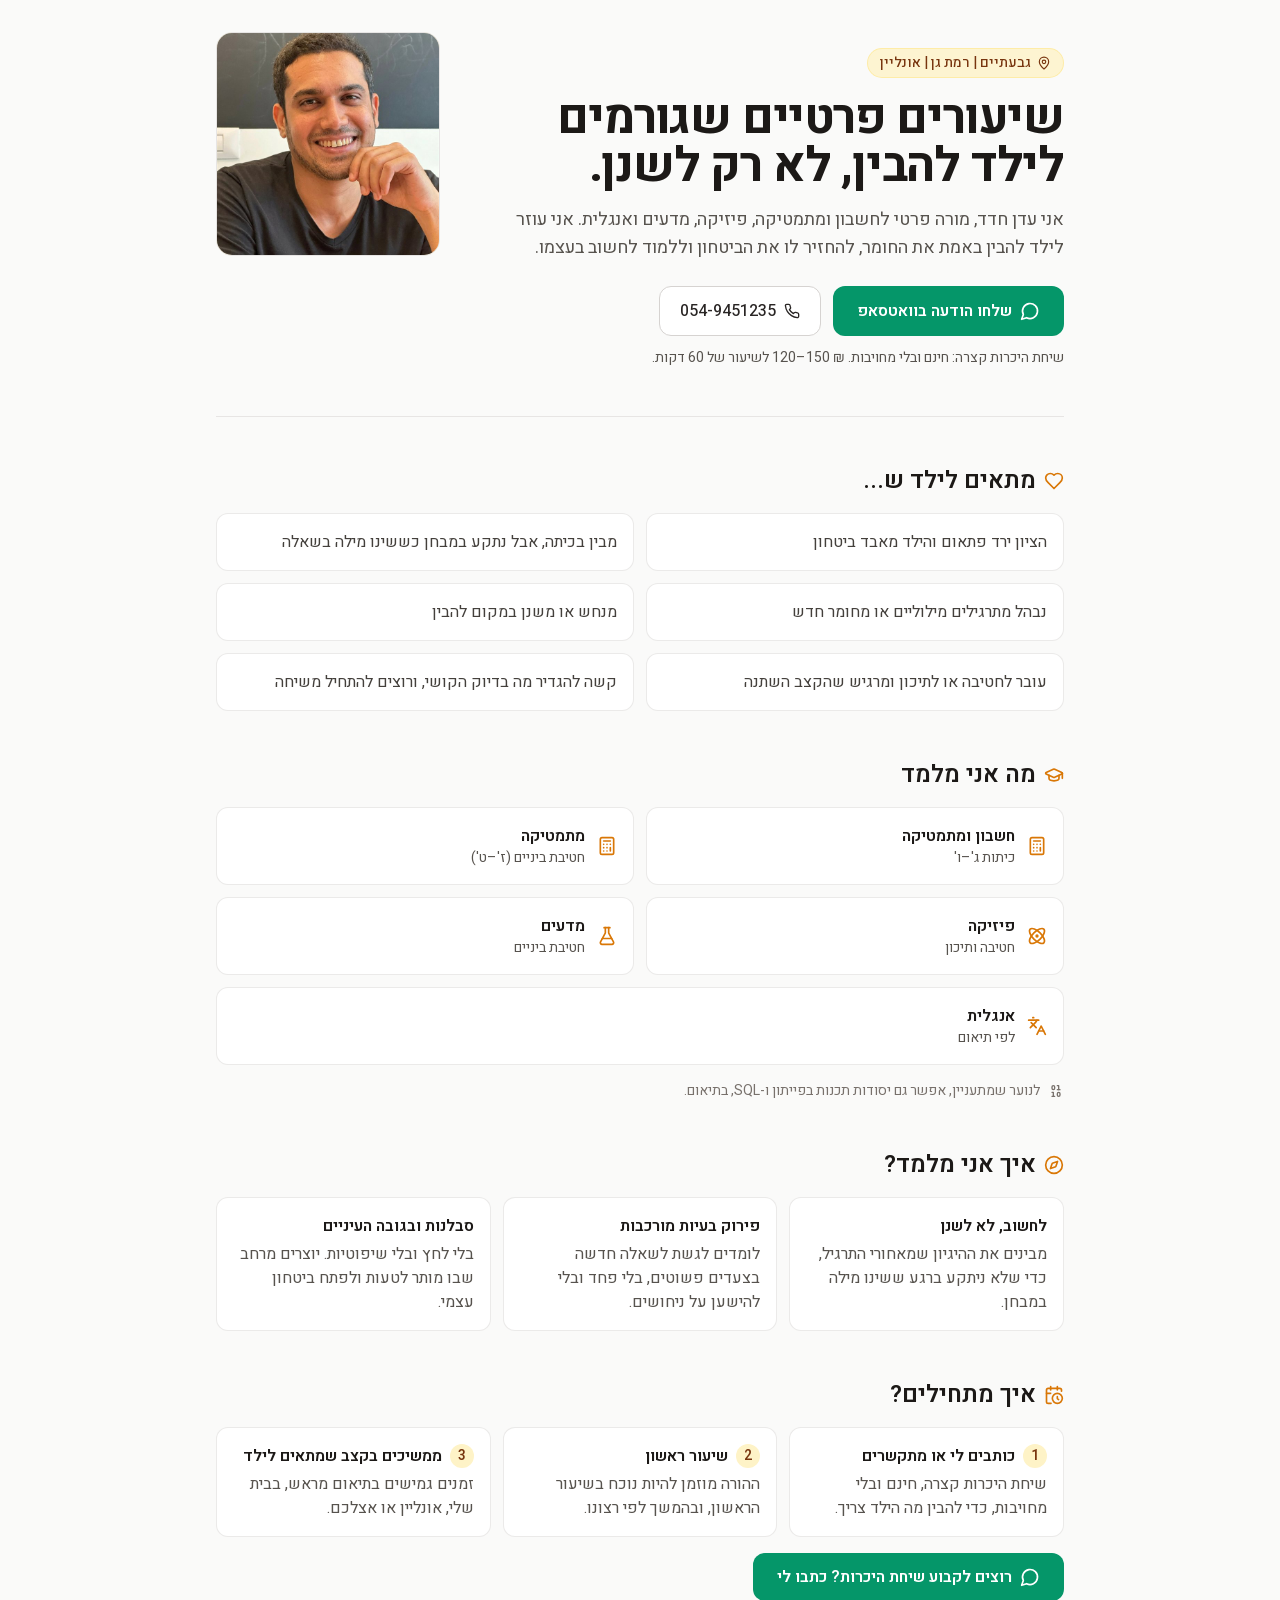
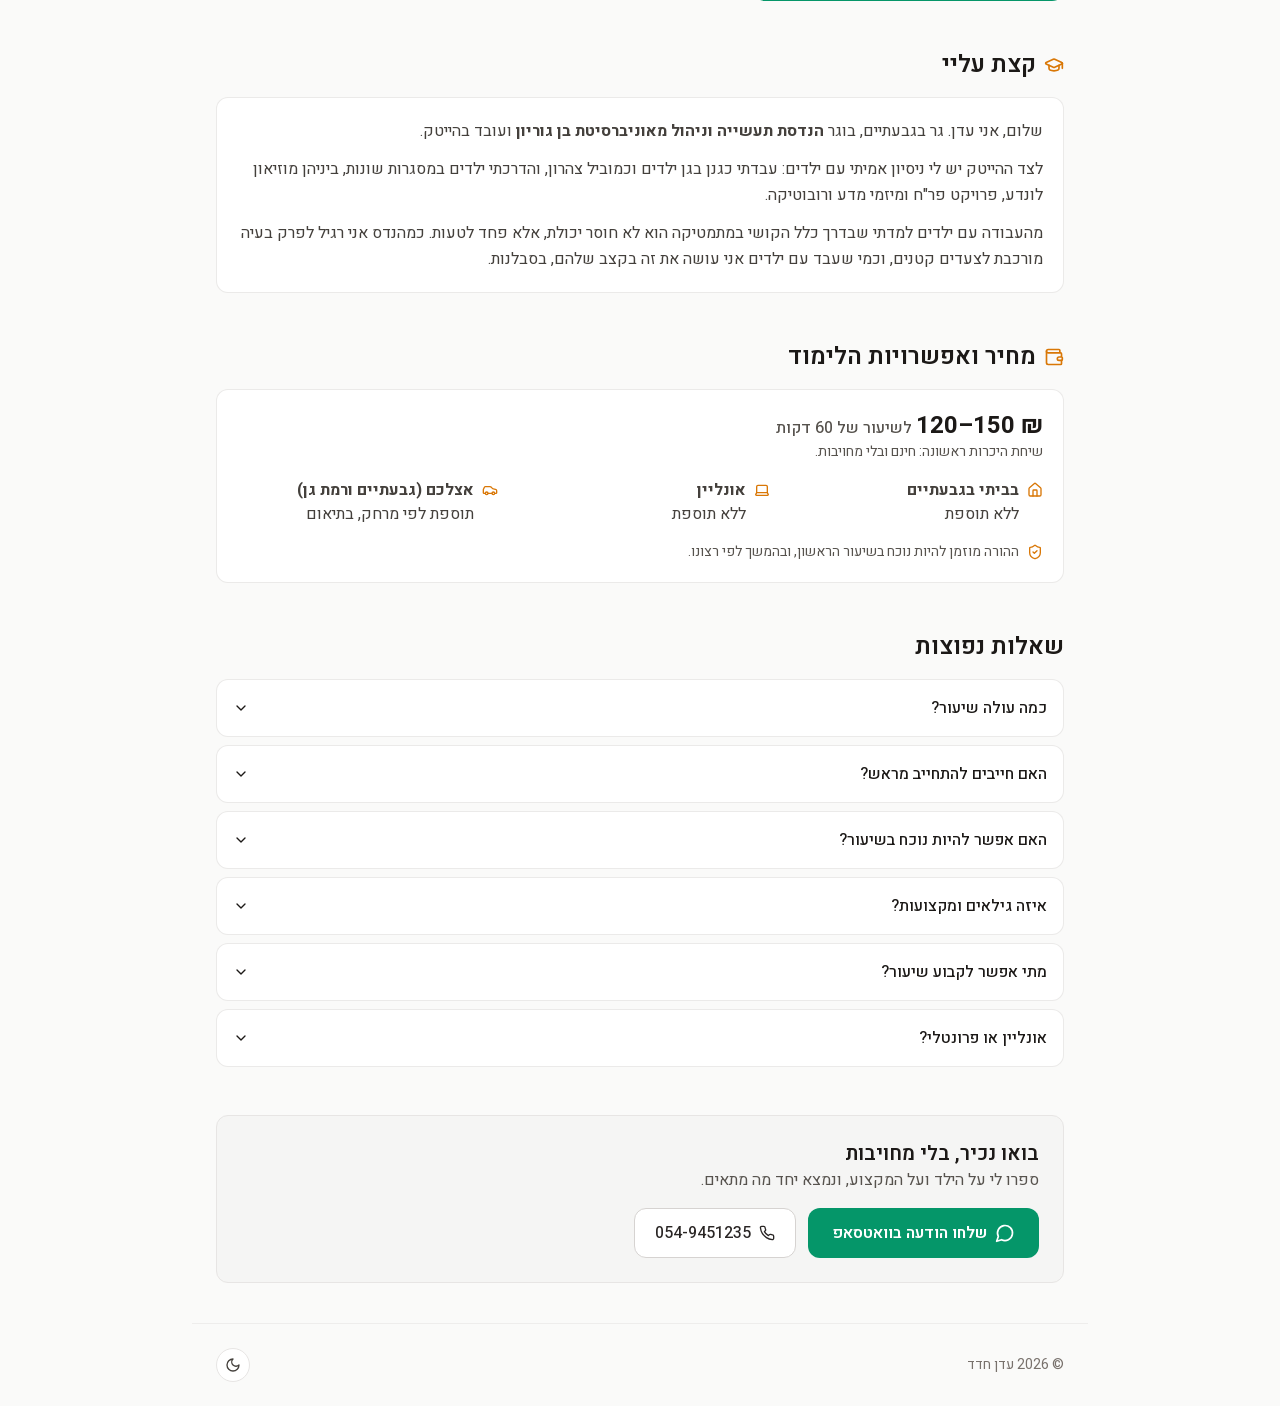
==== commit 6b7405c7: "Update /tutor landing page with new CRO design, 120-150 pricing, and profile photo" ====
--- a/tutor/index.html
+++ b/tutor/index.html
@@ -1,4 +1,4 @@
-<!DOCTYPE html><!--SvCo5NZHej4o9kSCnsrS1--><html lang="he" dir="rtl"><head><meta charSet="utf-8"/><meta name="viewport" content="width=device-width, initial-scale=1"/><link rel="stylesheet" href="/tutor/_next/static/css/6deb768f0f8ac3d9.css" data-precedence="next"/><link rel="preload" as="script" fetchPriority="low" href="/tutor/_next/static/chunks/webpack-3db2ac2fe68a9051.js"/><script src="/tutor/_next/static/chunks/4bd1b696-c023c6e3521b1417.js" async=""></script><script src="/tutor/_next/static/chunks/255-ad8b42344f25699b.js" async=""></script><script src="/tutor/_next/static/chunks/main-app-fbf6844291fcf79f.js" async=""></script><script src="/tutor/_next/static/chunks/app/page-d4906df0f9cbc03a.js" async=""></script><title>עדן חדד - שיעורים פרטיים בגובה העיניים</title><meta name="description" content="שיעורים פרטיים לתלמידי יסודי, חטיבה ותיכון. בביתי בגבעתיים או אונליין (אפשרות להגעה לבית התלמיד בתשלום נוסף). מתמטיקה, פיזיקה, אנגלית ומדעים."/><script>
+<!DOCTYPE html><!--0WvsuthSflthj7Q1o_xTr--><html lang="he" dir="rtl"><head><meta charSet="utf-8"/><meta name="viewport" content="width=device-width, initial-scale=1"/><link rel="preload" as="image" href="/tutor/eden.jpg?v=2"/><link rel="stylesheet" href="/tutor/_next/static/css/80e8c3bf98e650cd.css" data-precedence="next"/><link rel="preload" as="script" fetchPriority="low" href="/tutor/_next/static/chunks/webpack-3db2ac2fe68a9051.js"/><script src="/tutor/_next/static/chunks/4bd1b696-c023c6e3521b1417.js" async=""></script><script src="/tutor/_next/static/chunks/255-ad8b42344f25699b.js" async=""></script><script src="/tutor/_next/static/chunks/main-app-fbf6844291fcf79f.js" async=""></script><script src="/tutor/_next/static/chunks/app/page-500e8400ccc558c8.js" async=""></script><title>שיעורים פרטיים בגבעתיים ואונליין | מתמטיקה, פיזיקה ואנגלית - עדן חדד</title><meta name="description" content="שיעורים פרטיים במתמטיקה, פיזיקה, מדעים ואנגלית בגבעתיים, רמת גן ואונליין. 120–150 ₪ לשיעור, שיחת היכרות חינם ובלי מחויבות."/><meta property="og:title" content="שיעורים פרטיים שגורמים לילד להבין, לא רק לשנן - עדן חדד"/><meta property="og:description" content="מתמטיקה, פיזיקה, מדעים ואנגלית. בגבעתיים, רמת גן ואונליין. שיחת היכרות חינם."/><meta property="og:locale" content="he_IL"/><meta property="og:type" content="website"/><meta name="twitter:card" content="summary"/><meta name="twitter:title" content="שיעורים פרטיים שגורמים לילד להבין, לא רק לשנן - עדן חדד"/><meta name="twitter:description" content="מתמטיקה, פיזיקה, מדעים ואנגלית. בגבעתיים, רמת גן ואונליין. שיחת היכרות חינם."/><script>
               (function() {
                 try {
                   var saved = localStorage.getItem('theme');
@@ -10,4 +10,4 @@
                   }
                 } catch (e) {}
               })();
-            </script><script src="/tutor/_next/static/chunks/polyfills-42372ed130431b0a.js" noModule=""></script></head><body class="__className_72557f bg-stone-50 text-stone-900 dark:bg-zinc-950 dark:text-zinc-100 antialiased transition-colors duration-200 selection:bg-amber-200 dark:selection:bg-amber-900"><div hidden=""><!--$--><!--/$--></div><div class="min-h-screen flex flex-col justify-between"><header class="w-full max-w-2xl mx-auto px-6 pt-8 pb-4 flex items-center justify-between"><div class="flex items-center gap-2 text-sm font-medium text-stone-600 dark:text-zinc-400"><svg xmlns="http://www.w3.org/2000/svg" width="24" height="24" viewBox="0 0 24 24" fill="none" stroke="currentColor" stroke-width="2" stroke-linecap="round" stroke-linejoin="round" class="lucide lucide-map-pin w-4 h-4 text-amber-600 dark:text-amber-400 shrink-0"><path d="M20 10c0 4.993-5.539 10.193-7.399 11.799a1 1 0 0 1-1.202 0C9.539 20.193 4 14.993 4 10a8 8 0 0 1 16 0"></path><circle cx="12" cy="10" r="3"></circle></svg><span>בביתי בגבעתיים | אונליין (אפשרות להגעה לבית התלמיד)</span></div><button aria-label="החלפת ערכת נושא" class="p-2.5 rounded-full border border-stone-200 dark:border-zinc-800 bg-white dark:bg-zinc-900 text-stone-700 dark:text-zinc-300 hover:bg-stone-100 dark:hover:bg-zinc-800 transition-colors"><svg xmlns="http://www.w3.org/2000/svg" width="24" height="24" viewBox="0 0 24 24" fill="none" stroke="currentColor" stroke-width="2" stroke-linecap="round" stroke-linejoin="round" class="lucide lucide-moon w-4 h-4"><path d="M12 3a6 6 0 0 0 9 9 9 9 0 1 1-9-9Z"></path></svg></button></header><main class="w-full max-w-2xl mx-auto px-6 py-6 space-y-10"><section class="space-y-4"><div class="inline-flex items-center gap-1.5 px-3 py-1 rounded-full text-xs font-medium bg-amber-100/80 text-amber-900 dark:bg-amber-950/60 dark:text-amber-300 border border-amber-200/60 dark:border-amber-800/50"><svg xmlns="http://www.w3.org/2000/svg" width="24" height="24" viewBox="0 0 24 24" fill="none" stroke="currentColor" stroke-width="2" stroke-linecap="round" stroke-linejoin="round" class="lucide lucide-sparkles w-3.5 h-3.5"><path d="M9.937 15.5A2 2 0 0 0 8.5 14.063l-6.135-1.582a.5.5 0 0 1 0-.962L8.5 9.936A2 2 0 0 0 9.937 8.5l1.582-6.135a.5.5 0 0 1 .963 0L14.063 8.5A2 2 0 0 0 15.5 9.937l6.135 1.581a.5.5 0 0 1 0 .964L15.5 14.063a2 2 0 0 0-1.437 1.437l-1.582 6.135a.5.5 0 0 1-.963 0z"></path><path d="M20 3v4"></path><path d="M22 5h-4"></path><path d="M4 17v2"></path><path d="M5 18H3"></path></svg><span>שיעורים פרטיים לתלמידי בית ספר (יסודי עד תיכון)</span></div><h1 class="text-3xl sm:text-4xl font-bold tracking-tight text-stone-900 dark:text-zinc-50 leading-tight">עדן חדד - שיעורים פרטיים בגובה העיניים.</h1><p class="text-base sm:text-lg text-stone-600 dark:text-zinc-400 leading-relaxed">מורה פרטי לחשבון ומתמטיקה, פיזיקה, אנגלית ומדעים. המטרה היא להבין באמת את החומר, להחזיר את הביטחון, וללמד את הילד לחשוב בעצמו במקום לשנן תשובות על אוטומט.</p><div class="flex flex-wrap gap-2 pt-1 text-xs sm:text-sm font-medium text-stone-700 dark:text-zinc-300"><span class="inline-flex items-center gap-1.5 px-3 py-1.5 rounded-lg bg-stone-100 dark:bg-zinc-800/70 border border-stone-200/80 dark:border-zinc-700/60"><svg xmlns="http://www.w3.org/2000/svg" width="24" height="24" viewBox="0 0 24 24" fill="none" stroke="currentColor" stroke-width="2" stroke-linecap="round" stroke-linejoin="round" class="lucide lucide-calculator w-3.5 h-3.5 text-amber-600 dark:text-amber-400"><rect width="16" height="20" x="4" y="2" rx="2"></rect><line x1="8" x2="16" y1="6" y2="6"></line><line x1="16" x2="16" y1="14" y2="18"></line><path d="M16 10h.01"></path><path d="M12 10h.01"></path><path d="M8 10h.01"></path><path d="M12 14h.01"></path><path d="M8 14h.01"></path><path d="M12 18h.01"></path><path d="M8 18h.01"></path></svg> חשבון ומתמטיקה</span><span class="inline-flex items-center gap-1.5 px-3 py-1.5 rounded-lg bg-stone-100 dark:bg-zinc-800/70 border border-stone-200/80 dark:border-zinc-700/60"><svg xmlns="http://www.w3.org/2000/svg" width="24" height="24" viewBox="0 0 24 24" fill="none" stroke="currentColor" stroke-width="2" stroke-linecap="round" stroke-linejoin="round" class="lucide lucide-atom w-3.5 h-3.5 text-amber-600 dark:text-amber-400"><circle cx="12" cy="12" r="1"></circle><path d="M20.2 20.2c2.04-2.03.02-7.36-4.5-11.9-4.54-4.52-9.87-6.54-11.9-4.5-2.04 2.03-.02 7.36 4.5 11.9 4.54 4.52 9.87 6.54 11.9 4.5Z"></path><path d="M15.7 15.7c4.52-4.54 6.54-9.87 4.5-11.9-2.03-2.04-7.36-.02-11.9 4.5-4.52 4.54-6.54 9.87-4.5 11.9 2.03 2.04 7.36.02 11.9-4.5Z"></path></svg> פיזיקה ומדעים</span><span class="inline-flex items-center gap-1.5 px-3 py-1.5 rounded-lg bg-stone-100 dark:bg-zinc-800/70 border border-stone-200/80 dark:border-zinc-700/60"><svg xmlns="http://www.w3.org/2000/svg" width="24" height="24" viewBox="0 0 24 24" fill="none" stroke="currentColor" stroke-width="2" stroke-linecap="round" stroke-linejoin="round" class="lucide lucide-languages w-3.5 h-3.5 text-amber-600 dark:text-amber-400"><path d="m5 8 6 6"></path><path d="m4 14 6-6 2-3"></path><path d="M2 5h12"></path><path d="M7 2h1"></path><path d="m22 22-5-10-5 10"></path><path d="M14 18h6"></path></svg> אנגלית</span><span class="inline-flex items-center gap-1.5 px-3 py-1.5 rounded-lg bg-stone-100 dark:bg-zinc-800/70 border border-stone-200/80 dark:border-zinc-700/60 text-stone-500 dark:text-zinc-400"><svg xmlns="http://www.w3.org/2000/svg" width="24" height="24" viewBox="0 0 24 24" fill="none" stroke="currentColor" stroke-width="2" stroke-linecap="round" stroke-linejoin="round" class="lucide lucide-binary w-3.5 h-3.5 text-stone-400 dark:text-zinc-500"><rect x="14" y="14" width="4" height="6" rx="2"></rect><rect x="6" y="4" width="4" height="6" rx="2"></rect><path d="M6 20h4"></path><path d="M14 10h4"></path><path d="M6 14h2v6"></path><path d="M14 4h2v6"></path></svg> גם יסודות תכנות (Python / SQL)</span></div><div class="text-xs sm:text-sm text-stone-600 dark:text-zinc-400 pt-1">📍 השיעורים מתקיימים <strong>בביתי בגבעתיים או אונליין</strong> (קיימת אפשרות להגעה לבית התלמיד בגבעתיים ורמת גן בתשלום נוסף).</div><div class="pt-2 flex flex-wrap gap-3"><a href="tel:054-9451235" class="inline-flex items-center gap-2 px-5 py-2.5 rounded-xl font-medium bg-stone-900 text-stone-50 hover:bg-stone-800 dark:bg-zinc-100 dark:text-zinc-900 dark:hover:bg-white transition-colors text-sm"><svg xmlns="http://www.w3.org/2000/svg" width="24" height="24" viewBox="0 0 24 24" fill="none" stroke="currentColor" stroke-width="2" stroke-linecap="round" stroke-linejoin="round" class="lucide lucide-phone w-4 h-4"><path d="M22 16.92v3a2 2 0 0 1-2.18 2 19.79 19.79 0 0 1-8.63-3.07 19.5 19.5 0 0 1-6-6 19.79 19.79 0 0 1-3.07-8.67A2 2 0 0 1 4.11 2h3a2 2 0 0 1 2 1.72 12.84 12.84 0 0 0 .7 2.81 2 2 0 0 1-.45 2.11L8.09 9.91a16 16 0 0 0 6 6l1.27-1.27a2 2 0 0 1 2.11-.45 12.84 12.84 0 0 0 2.81.7A2 2 0 0 1 22 16.92z"></path></svg><span>054-9451235</span></a><a href="https://wa.me/972549451235" target="_blank" rel="noopener noreferrer" class="inline-flex items-center gap-2 px-5 py-2.5 rounded-xl font-medium border border-stone-300 dark:border-zinc-800 bg-white dark:bg-zinc-900 text-stone-800 dark:text-zinc-200 hover:bg-stone-100 dark:hover:bg-zinc-800/80 transition-colors text-sm"><svg xmlns="http://www.w3.org/2000/svg" width="24" height="24" viewBox="0 0 24 24" fill="none" stroke="currentColor" stroke-width="2" stroke-linecap="round" stroke-linejoin="round" class="lucide lucide-message-circle w-4 h-4 text-emerald-600 dark:text-emerald-400"><path d="M7.9 20A9 9 0 1 0 4 16.1L2 22Z"></path></svg><span>הודעה בוואטסאפ</span></a></div></section><hr class="border-stone-200 dark:border-zinc-800/80"/><section class="space-y-3"><h2 class="text-lg sm:text-xl font-semibold text-stone-900 dark:text-zinc-100 flex items-center gap-2"><svg xmlns="http://www.w3.org/2000/svg" width="24" height="24" viewBox="0 0 24 24" fill="none" stroke="currentColor" stroke-width="2" stroke-linecap="round" stroke-linejoin="round" class="lucide lucide-compass w-4 h-4 text-amber-600 dark:text-amber-400 shrink-0"><path d="m16.24 7.76-1.804 5.411a2 2 0 0 1-1.265 1.265L7.76 16.24l1.804-5.411a2 2 0 0 1 1.265-1.265z"></path><circle cx="12" cy="12" r="10"></circle></svg><span>איך אני מלמד?</span></h2><div class="grid grid-cols-1 sm:grid-cols-3 gap-3"><div class="p-4 rounded-xl bg-white dark:bg-zinc-900/70 border border-stone-200/80 dark:border-zinc-800/80"><div class="font-semibold text-stone-900 dark:text-zinc-100 text-sm mb-1">לחשוב, לא לשנן</div><p class="text-xs sm:text-sm text-stone-600 dark:text-zinc-400 leading-normal">מבינים את ההיגיון שמאחורי התרגיל, כדי שלא נתקעים ברגע שמשנים מילה במבחן.</p></div><div class="p-4 rounded-xl bg-white dark:bg-zinc-900/70 border border-stone-200/80 dark:border-zinc-800/80"><div class="font-semibold text-stone-900 dark:text-zinc-100 text-sm mb-1">פירוק בעיות מורכבות</div><p class="text-xs sm:text-sm text-stone-600 dark:text-zinc-400 leading-normal">לומדים איך לגשת לשאלה חדשה בצעדים פשוטים, בלי פחד ובלי להישען על ניחושים.</p></div><div class="p-4 rounded-xl bg-white dark:bg-zinc-900/70 border border-stone-200/80 dark:border-zinc-800/80"><div class="font-semibold text-stone-900 dark:text-zinc-100 text-sm mb-1">סבלנות ובגובה העיניים</div><p class="text-xs sm:text-sm text-stone-600 dark:text-zinc-400 leading-normal">בלי לחץ ובלי שיפוטיות. יוצרים מרחב שבו מותר לטעות ולפתח ביטחון עצמי.</p></div></div></section><section class="space-y-3"><h2 class="text-lg sm:text-xl font-semibold text-stone-900 dark:text-zinc-100 flex items-center gap-2"><svg xmlns="http://www.w3.org/2000/svg" width="24" height="24" viewBox="0 0 24 24" fill="none" stroke="currentColor" stroke-width="2" stroke-linecap="round" stroke-linejoin="round" class="lucide lucide-graduation-cap w-4 h-4 text-amber-600 dark:text-amber-400 shrink-0"><path d="M21.42 10.922a1 1 0 0 0-.019-1.838L12.83 5.18a2 2 0 0 0-1.66 0L2.6 9.08a1 1 0 0 0 0 1.832l8.57 3.908a2 2 0 0 0 1.66 0z"></path><path d="M22 10v6"></path><path d="M6 12.5V16a6 3 0 0 0 12 0v-3.5"></path></svg><span>קצת עליי</span></h2><div class="p-5 rounded-xl bg-white dark:bg-zinc-900/70 border border-stone-200/80 dark:border-zinc-800/80 space-y-2 text-sm sm:text-base text-stone-700 dark:text-zinc-300 leading-relaxed"><p>מתגורר בגבעתיים, בוגר <strong>הנדסת תעשייה וניהול מאוניברסיטת בן גוריון</strong> ועובד בהייטק.</p><p>מתוך חיבור אמיתי לחינוך, עבדתי בעבר כגנן ומוביל צהרון, והדרכתי ילדים במסגרות שונות (מוזיאון לונדע, פרויקט פר&quot;ח ומיזמי מדע ורובוטיקה).</p><p class="text-stone-600 dark:text-zinc-400 text-xs sm:text-sm pt-1">השילוב בין חשיבה אנליטית לבין ניסיון שטח עם ילדים מאפשר לי לפשט חומר מורכב בסבלנות רבה. (בנוסף למקצועות הבסיס, מלמד גם יסודות תכנות בפייתון ו-SQL למי שמעוניין).</p></div></section><section class="p-5 rounded-xl bg-stone-100/90 dark:bg-zinc-900 border border-stone-200 dark:border-zinc-800 flex flex-col sm:flex-row sm:items-center justify-between gap-4"><div><div class="font-semibold text-stone-900 dark:text-zinc-100 text-base">מוזמנים ליצור קשר ולהתייעץ</div><div class="text-xs sm:text-sm text-stone-600 dark:text-zinc-400">זמין לשיחה קצרה או בוואטסאפ לתיאום ולהבנת צורכי התלמיד/ה.</div></div><div class="flex items-center gap-3"><a href="tel:054-9451235" class="inline-flex items-center gap-2 px-4 py-2 rounded-lg font-medium bg-stone-900 text-stone-50 hover:bg-stone-800 dark:bg-zinc-100 dark:text-zinc-900 dark:hover:bg-white transition-colors text-sm"><svg xmlns="http://www.w3.org/2000/svg" width="24" height="24" viewBox="0 0 24 24" fill="none" stroke="currentColor" stroke-width="2" stroke-linecap="round" stroke-linejoin="round" class="lucide lucide-phone w-4 h-4"><path d="M22 16.92v3a2 2 0 0 1-2.18 2 19.79 19.79 0 0 1-8.63-3.07 19.5 19.5 0 0 1-6-6 19.79 19.79 0 0 1-3.07-8.67A2 2 0 0 1 4.11 2h3a2 2 0 0 1 2 1.72 12.84 12.84 0 0 0 .7 2.81 2 2 0 0 1-.45 2.11L8.09 9.91a16 16 0 0 0 6 6l1.27-1.27a2 2 0 0 1 2.11-.45 12.84 12.84 0 0 0 2.81.7A2 2 0 0 1 22 16.92z"></path></svg><span dir="ltr">054-9451235</span></a><a href="https://wa.me/972549451235" target="_blank" rel="noopener noreferrer" class="inline-flex items-center gap-2 px-4 py-2 rounded-lg font-medium border border-stone-300 dark:border-zinc-800 bg-white dark:bg-zinc-800 text-stone-800 dark:text-zinc-200 hover:bg-stone-50 dark:hover:bg-zinc-700 transition-colors text-sm"><svg xmlns="http://www.w3.org/2000/svg" width="24" height="24" viewBox="0 0 24 24" fill="none" stroke="currentColor" stroke-width="2" stroke-linecap="round" stroke-linejoin="round" class="lucide lucide-message-circle w-4 h-4 text-emerald-600 dark:text-emerald-400"><path d="M7.9 20A9 9 0 1 0 4 16.1L2 22Z"></path></svg><span>וואטסאפ</span></a></div></section></main><footer class="w-full max-w-2xl mx-auto px-6 py-6 text-xs text-stone-500 dark:text-zinc-500 flex items-center justify-between border-t border-stone-200/60 dark:border-zinc-900"><span>© <!-- -->2026<!-- --> עדן חדד</span><span>בביתי בגבעתיים | אונליין</span></footer></div><!--$--><!--/$--><script src="/tutor/_next/static/chunks/webpack-3db2ac2fe68a9051.js" id="_R_" async=""></script><script>(self.__next_f=self.__next_f||[]).push([0])</script><script>self.__next_f.push([1,"1:\"$Sreact.fragment\"\n2:I[9766,[],\"\"]\n3:I[8924,[],\"\"]\n4:I[1959,[],\"ClientPageRoot\"]\n5:I[3918,[\"974\",\"static/chunks/app/page-d4906df0f9cbc03a.js\"],\"default\"]\n8:I[4431,[],\"OutletBoundary\"]\na:I[5278,[],\"AsyncMetadataOutlet\"]\nc:I[4431,[],\"ViewportBoundary\"]\ne:I[4431,[],\"MetadataBoundary\"]\nf:\"$Sreact.suspense\"\n11:I[7150,[],\"\"]\n:HL[\"/tutor/_next/static/css/6deb768f0f8ac3d9.css\",\"style\"]\n"])</script><script>self.__next_f.push([1,"0:{\"P\":null,\"b\":\"SvCo5NZHej4o9kSCnsrS1\",\"p\":\"/tutor\",\"c\":[\"\",\"\"],\"i\":false,\"f\":[[[\"\",{\"children\":[\"__PAGE__\",{}]},\"$undefined\",\"$undefined\",true],[\"\",[\"$\",\"$1\",\"c\",{\"children\":[[[\"$\",\"link\",\"0\",{\"rel\":\"stylesheet\",\"href\":\"/tutor/_next/static/css/6deb768f0f8ac3d9.css\",\"precedence\":\"next\",\"crossOrigin\":\"$undefined\",\"nonce\":\"$undefined\"}]],[\"$\",\"html\",null,{\"lang\":\"he\",\"dir\":\"rtl\",\"suppressHydrationWarning\":true,\"children\":[[\"$\",\"head\",null,{\"children\":[\"$\",\"script\",null,{\"dangerouslySetInnerHTML\":{\"__html\":\"\\n              (function() {\\n                try {\\n                  var saved = localStorage.getItem('theme');\\n                  var prefersDark = window.matchMedia('(prefers-color-scheme: dark)').matches;\\n                  if (saved === 'dark' || (!saved \u0026\u0026 prefersDark)) {\\n                    document.documentElement.classList.add('dark');\\n                  } else {\\n                    document.documentElement.classList.remove('dark');\\n                  }\\n                } catch (e) {}\\n              })();\\n            \"}}]}],[\"$\",\"body\",null,{\"className\":\"__className_72557f bg-stone-50 text-stone-900 dark:bg-zinc-950 dark:text-zinc-100 antialiased transition-colors duration-200 selection:bg-amber-200 dark:selection:bg-amber-900\",\"children\":[\"$\",\"$L2\",null,{\"parallelRouterKey\":\"children\",\"error\":\"$undefined\",\"errorStyles\":\"$undefined\",\"errorScripts\":\"$undefined\",\"template\":[\"$\",\"$L3\",null,{}],\"templateStyles\":\"$undefined\",\"templateScripts\":\"$undefined\",\"notFound\":[[[\"$\",\"title\",null,{\"children\":\"404: This page could not be found.\"}],[\"$\",\"div\",null,{\"style\":{\"fontFamily\":\"system-ui,\\\"Segoe UI\\\",Roboto,Helvetica,Arial,sans-serif,\\\"Apple Color Emoji\\\",\\\"Segoe UI Emoji\\\"\",\"height\":\"100vh\",\"textAlign\":\"center\",\"display\":\"flex\",\"flexDirection\":\"column\",\"alignItems\":\"center\",\"justifyContent\":\"center\"},\"children\":[\"$\",\"div\",null,{\"children\":[[\"$\",\"style\",null,{\"dangerouslySetInnerHTML\":{\"__html\":\"body{color:#000;background:#fff;margin:0}.next-error-h1{border-right:1px solid rgba(0,0,0,.3)}@media (prefers-color-scheme:dark){body{color:#fff;background:#000}.next-error-h1{border-right:1px solid rgba(255,255,255,.3)}}\"}}],[\"$\",\"h1\",null,{\"className\":\"next-error-h1\",\"style\":{\"display\":\"inline-block\",\"margin\":\"0 20px 0 0\",\"padding\":\"0 23px 0 0\",\"fontSize\":24,\"fontWeight\":500,\"verticalAlign\":\"top\",\"lineHeight\":\"49px\"},\"children\":404}],[\"$\",\"div\",null,{\"style\":{\"display\":\"inline-block\"},\"children\":[\"$\",\"h2\",null,{\"style\":{\"fontSize\":14,\"fontWeight\":400,\"lineHeight\":\"49px\",\"margin\":0},\"children\":\"This page could not be found.\"}]}]]}]}]],[]],\"forbidden\":\"$undefined\",\"unauthorized\":\"$undefined\"}]}]]}]]}],{\"children\":[\"__PAGE__\",[\"$\",\"$1\",\"c\",{\"children\":[[\"$\",\"$L4\",null,{\"Component\":\"$5\",\"searchParams\":{},\"params\":{},\"promises\":[\"$@6\",\"$@7\"]}],null,[\"$\",\"$L8\",null,{\"children\":[\"$L9\",[\"$\",\"$La\",null,{\"promise\":\"$@b\"}]]}]]}],{},null,false]},null,false],[\"$\",\"$1\",\"h\",{\"children\":[null,[[\"$\",\"$Lc\",null,{\"children\":\"$Ld\"}],null],[\"$\",\"$Le\",null,{\"children\":[\"$\",\"div\",null,{\"hidden\":true,\"children\":[\"$\",\"$f\",null,{\"fallback\":null,\"children\":\"$L10\"}]}]}]]}],false]],\"m\":\"$undefined\",\"G\":[\"$11\",[]],\"s\":false,\"S\":true}\n"])</script><script>self.__next_f.push([1,"6:{}\n7:\"$0:f:0:1:2:children:1:props:children:0:props:params\"\n"])</script><script>self.__next_f.push([1,"d:[[\"$\",\"meta\",\"0\",{\"charSet\":\"utf-8\"}],[\"$\",\"meta\",\"1\",{\"name\":\"viewport\",\"content\":\"width=device-width, initial-scale=1\"}]]\n9:null\n"])</script><script>self.__next_f.push([1,"b:{\"metadata\":[[\"$\",\"title\",\"0\",{\"children\":\"עדן חדד - שיעורים פרטיים בגובה העיניים\"}],[\"$\",\"meta\",\"1\",{\"name\":\"description\",\"content\":\"שיעורים פרטיים לתלמידי יסודי, חטיבה ותיכון. בביתי בגבעתיים או אונליין (אפשרות להגעה לבית התלמיד בתשלום נוסף). מתמטיקה, פיזיקה, אנגלית ומדעים.\"}]],\"error\":null,\"digest\":\"$undefined\"}\n"])</script><script>self.__next_f.push([1,"10:\"$b:metadata\"\n"])</script></body></html>+            </script><script src="/tutor/_next/static/chunks/polyfills-42372ed130431b0a.js" noModule=""></script></head><body class="__className_72557f bg-stone-50 text-stone-900 dark:bg-zinc-950 dark:text-zinc-100 antialiased transition-colors duration-200 selection:bg-amber-200 dark:selection:bg-amber-900"><div hidden=""><!--$--><!--/$--></div><script type="application/ld+json">{"@context":"https://schema.org","@type":"LocalBusiness","name":"עדן חדד - שיעורים פרטיים","telephone":"+972549451235","areaServed":["גבעתיים","רמת גן"],"address":{"@type":"PostalAddress","addressLocality":"גבעתיים","addressCountry":"IL"},"priceRange":"120-150 ILS"}</script><div class="min-h-screen flex flex-col justify-between"><main class="w-full max-w-4xl mx-auto px-6 pt-8 pb-28 md:pb-10 space-y-12"><section class="flex items-start justify-between gap-10"><div class="space-y-4 min-w-0 flex-1"><div class="flex items-center gap-3 md:hidden"><div class="shrink-0 overflow-hidden border border-stone-200 dark:border-zinc-800 bg-amber-100 dark:bg-amber-950/60 items-center justify-center flex w-16 h-16 rounded-full"><img src="/tutor/eden.jpg?v=2" alt="עדן חדד, מורה פרטי" class="w-full h-full object-cover object-[50%_25%]"/></div><div><div class="font-semibold text-stone-900 dark:text-zinc-100 text-lg leading-tight">עדן חדד</div><div class="text-sm text-stone-600 dark:text-zinc-400">מורה פרטי · גבעתיים ואונליין</div></div></div><div class="hidden md:inline-flex items-center gap-1.5 px-3 py-1 rounded-full text-sm font-medium bg-amber-100/80 text-amber-900 dark:bg-amber-950/60 dark:text-amber-300 border border-amber-200/60 dark:border-amber-800/50"><svg xmlns="http://www.w3.org/2000/svg" width="24" height="24" viewBox="0 0 24 24" fill="none" stroke="currentColor" stroke-width="2" stroke-linecap="round" stroke-linejoin="round" class="lucide lucide-map-pin w-3.5 h-3.5 shrink-0"><path d="M20 10c0 4.993-5.539 10.193-7.399 11.799a1 1 0 0 1-1.202 0C9.539 20.193 4 14.993 4 10a8 8 0 0 1 16 0"></path><circle cx="12" cy="10" r="3"></circle></svg><span>גבעתיים | רמת גן | אונליין</span></div><h1 class="text-3xl sm:text-4xl md:text-5xl font-bold tracking-tight text-stone-900 dark:text-zinc-50 leading-tight">שיעורים פרטיים שגורמים לילד להבין, לא רק לשנן.</h1><p class="text-base sm:text-lg text-stone-600 dark:text-zinc-400 leading-relaxed">אני עדן חדד, מורה פרטי לחשבון ומתמטיקה, פיזיקה, מדעים ואנגלית. אני עוזר לילד להבין באמת את החומר, להחזיר לו את הביטחון וללמוד לחשוב בעצמו.</p><div class="pt-2 space-y-3"><div class="flex flex-col sm:flex-row gap-3"><a href="https://wa.me/972549451235?text=%D7%94%D7%99%D7%99%20%D7%A2%D7%93%D7%9F%2C%20%D7%A8%D7%90%D7%99%D7%AA%D7%99%20%D7%90%D7%AA%20%D7%94%D7%93%D7%A3%20%D7%A9%D7%9C%D7%9A.%20%D7%90%D7%A0%D7%99%20%D7%9E%D7%97%D7%A4%D7%A9%2F%D7%AA%20%D7%A9%D7%99%D7%A2%D7%95%D7%A8%D7%99%D7%9D%20%D7%A4%D7%A8%D7%98%D7%99%D7%99%D7%9D%20%D7%A2%D7%91%D7%95%D7%A8%20%D7%94%D7%99%D7%9C%D7%93%2F%D7%94%20%D7%A9%D7%9C%D7%99.%0A%D7%9B%D7%99%D7%AA%D7%94%3A%20%0A%D7%9E%D7%A7%D7%A6%D7%95%D7%A2%3A%20%0A%D7%90%D7%A9%D7%9E%D7%97%20%D7%9C%D7%A9%D7%99%D7%97%D7%AA%20%D7%94%D7%99%D7%9B%D7%A8%D7%95%D7%AA%20%D7%A7%D7%A6%D7%A8%D7%94." target="_blank" rel="noopener noreferrer" class="inline-flex items-center justify-center gap-2 px-6 py-3 rounded-xl font-semibold bg-emerald-600 text-white hover:bg-emerald-700 dark:bg-emerald-500 dark:text-zinc-950 dark:hover:bg-emerald-400 transition-colors text-base "><svg xmlns="http://www.w3.org/2000/svg" width="24" height="24" viewBox="0 0 24 24" fill="none" stroke="currentColor" stroke-width="2" stroke-linecap="round" stroke-linejoin="round" class="lucide lucide-message-circle w-5 h-5"><path d="M7.9 20A9 9 0 1 0 4 16.1L2 22Z"></path></svg><span>שלחו הודעה בוואטסאפ</span></a><a href="tel:+972549451235" class="inline-flex items-center justify-center gap-2 px-5 py-3 rounded-xl font-medium border border-stone-300 dark:border-zinc-700 bg-white dark:bg-zinc-900 text-stone-800 dark:text-zinc-200 hover:bg-stone-100 dark:hover:bg-zinc-800 transition-colors text-base "><svg xmlns="http://www.w3.org/2000/svg" width="24" height="24" viewBox="0 0 24 24" fill="none" stroke="currentColor" stroke-width="2" stroke-linecap="round" stroke-linejoin="round" class="lucide lucide-phone w-4 h-4"><path d="M22 16.92v3a2 2 0 0 1-2.18 2 19.79 19.79 0 0 1-8.63-3.07 19.5 19.5 0 0 1-6-6 19.79 19.79 0 0 1-3.07-8.67A2 2 0 0 1 4.11 2h3a2 2 0 0 1 2 1.72 12.84 12.84 0 0 0 .7 2.81 2 2 0 0 1-.45 2.11L8.09 9.91a16 16 0 0 0 6 6l1.27-1.27a2 2 0 0 1 2.11-.45 12.84 12.84 0 0 0 2.81.7A2 2 0 0 1 22 16.92z"></path></svg><span dir="ltr" class="whitespace-nowrap">054-9451235</span></a></div><p class="text-sm text-stone-600 dark:text-zinc-400">שיחת היכרות קצרה: חינם ובלי מחויבות. <bdi dir="ltr">120–150 ₪</bdi> לשיעור של 60 דקות.</p></div></div><div class="shrink-0 overflow-hidden border border-stone-200 dark:border-zinc-800 bg-amber-100 dark:bg-amber-950/60 items-center justify-center  hidden md:flex w-48 h-48 lg:w-56 lg:h-56 rounded-2xl"><img src="/tutor/eden.jpg?v=2" alt="עדן חדד, מורה פרטי" class="w-full h-full object-cover object-[50%_25%]"/></div></section><hr class="border-stone-200 dark:border-zinc-800/80"/><section class="space-y-4"><h2 class="text-xl sm:text-2xl font-semibold text-stone-900 dark:text-zinc-100 flex items-center gap-2"><svg xmlns="http://www.w3.org/2000/svg" width="24" height="24" viewBox="0 0 24 24" fill="none" stroke="currentColor" stroke-width="2" stroke-linecap="round" stroke-linejoin="round" class="lucide lucide-heart w-5 h-5 text-amber-600 dark:text-amber-400 shrink-0"><path d="M19 14c1.49-1.46 3-3.21 3-5.5A5.5 5.5 0 0 0 16.5 3c-1.76 0-3 .5-4.5 2-1.5-1.5-2.74-2-4.5-2A5.5 5.5 0 0 0 2 8.5c0 2.3 1.5 4.05 3 5.5l7 7Z"></path></svg><span>מתאים לילד ש...</span></h2><ul class="grid grid-cols-1 sm:grid-cols-2 gap-3"><li class="rounded-xl bg-white dark:bg-zinc-900/70 border border-stone-200/80 dark:border-zinc-800/80 p-4 text-sm sm:text-base text-stone-700 dark:text-zinc-300 leading-snug">הציון ירד פתאום והילד מאבד ביטחון</li><li class="rounded-xl bg-white dark:bg-zinc-900/70 border border-stone-200/80 dark:border-zinc-800/80 p-4 text-sm sm:text-base text-stone-700 dark:text-zinc-300 leading-snug">מבין בכיתה, אבל נתקע במבחן כששינו מילה בשאלה</li><li class="rounded-xl bg-white dark:bg-zinc-900/70 border border-stone-200/80 dark:border-zinc-800/80 p-4 text-sm sm:text-base text-stone-700 dark:text-zinc-300 leading-snug">נבהל מתרגילים מילוליים או מחומר חדש</li><li class="rounded-xl bg-white dark:bg-zinc-900/70 border border-stone-200/80 dark:border-zinc-800/80 p-4 text-sm sm:text-base text-stone-700 dark:text-zinc-300 leading-snug">מנחש או משנן במקום להבין</li><li class="rounded-xl bg-white dark:bg-zinc-900/70 border border-stone-200/80 dark:border-zinc-800/80 p-4 text-sm sm:text-base text-stone-700 dark:text-zinc-300 leading-snug">עובר לחטיבה או לתיכון ומרגיש שהקצב השתנה</li><li class="rounded-xl bg-white dark:bg-zinc-900/70 border border-stone-200/80 dark:border-zinc-800/80 p-4 text-sm sm:text-base text-stone-700 dark:text-zinc-300 leading-snug">קשה להגדיר מה בדיוק הקושי, ורוצים להתחיל משיחה</li></ul></section><section class="space-y-4"><h2 class="text-xl sm:text-2xl font-semibold text-stone-900 dark:text-zinc-100 flex items-center gap-2"><svg xmlns="http://www.w3.org/2000/svg" width="24" height="24" viewBox="0 0 24 24" fill="none" stroke="currentColor" stroke-width="2" stroke-linecap="round" stroke-linejoin="round" class="lucide lucide-graduation-cap w-5 h-5 text-amber-600 dark:text-amber-400 shrink-0"><path d="M21.42 10.922a1 1 0 0 0-.019-1.838L12.83 5.18a2 2 0 0 0-1.66 0L2.6 9.08a1 1 0 0 0 0 1.832l8.57 3.908a2 2 0 0 0 1.66 0z"></path><path d="M22 10v6"></path><path d="M6 12.5V16a6 3 0 0 0 12 0v-3.5"></path></svg><span>מה אני מלמד</span></h2><div class="grid grid-cols-1 sm:grid-cols-2 gap-3"><div class="rounded-xl bg-white dark:bg-zinc-900/70 border border-stone-200/80 dark:border-zinc-800/80 p-4 flex items-center gap-3 sm:last:col-span-2"><svg xmlns="http://www.w3.org/2000/svg" width="24" height="24" viewBox="0 0 24 24" fill="none" stroke="currentColor" stroke-width="2" stroke-linecap="round" stroke-linejoin="round" class="lucide lucide-calculator w-5 h-5 text-amber-600 dark:text-amber-400 shrink-0"><rect width="16" height="20" x="4" y="2" rx="2"></rect><line x1="8" x2="16" y1="6" y2="6"></line><line x1="16" x2="16" y1="14" y2="18"></line><path d="M16 10h.01"></path><path d="M12 10h.01"></path><path d="M8 10h.01"></path><path d="M12 14h.01"></path><path d="M8 14h.01"></path><path d="M12 18h.01"></path><path d="M8 18h.01"></path></svg><div><div class="font-semibold text-stone-900 dark:text-zinc-100 text-base">חשבון ומתמטיקה</div><div class="text-sm text-stone-600 dark:text-zinc-400">כיתות ג&#x27;–ו&#x27;</div></div></div><div class="rounded-xl bg-white dark:bg-zinc-900/70 border border-stone-200/80 dark:border-zinc-800/80 p-4 flex items-center gap-3 sm:last:col-span-2"><svg xmlns="http://www.w3.org/2000/svg" width="24" height="24" viewBox="0 0 24 24" fill="none" stroke="currentColor" stroke-width="2" stroke-linecap="round" stroke-linejoin="round" class="lucide lucide-calculator w-5 h-5 text-amber-600 dark:text-amber-400 shrink-0"><rect width="16" height="20" x="4" y="2" rx="2"></rect><line x1="8" x2="16" y1="6" y2="6"></line><line x1="16" x2="16" y1="14" y2="18"></line><path d="M16 10h.01"></path><path d="M12 10h.01"></path><path d="M8 10h.01"></path><path d="M12 14h.01"></path><path d="M8 14h.01"></path><path d="M12 18h.01"></path><path d="M8 18h.01"></path></svg><div><div class="font-semibold text-stone-900 dark:text-zinc-100 text-base">מתמטיקה</div><div class="text-sm text-stone-600 dark:text-zinc-400">חטיבת ביניים (ז&#x27;–ט&#x27;)</div></div></div><div class="rounded-xl bg-white dark:bg-zinc-900/70 border border-stone-200/80 dark:border-zinc-800/80 p-4 flex items-center gap-3 sm:last:col-span-2"><svg xmlns="http://www.w3.org/2000/svg" width="24" height="24" viewBox="0 0 24 24" fill="none" stroke="currentColor" stroke-width="2" stroke-linecap="round" stroke-linejoin="round" class="lucide lucide-atom w-5 h-5 text-amber-600 dark:text-amber-400 shrink-0"><circle cx="12" cy="12" r="1"></circle><path d="M20.2 20.2c2.04-2.03.02-7.36-4.5-11.9-4.54-4.52-9.87-6.54-11.9-4.5-2.04 2.03-.02 7.36 4.5 11.9 4.54 4.52 9.87 6.54 11.9 4.5Z"></path><path d="M15.7 15.7c4.52-4.54 6.54-9.87 4.5-11.9-2.03-2.04-7.36-.02-11.9 4.5-4.52 4.54-6.54 9.87-4.5 11.9 2.03 2.04 7.36.02 11.9-4.5Z"></path></svg><div><div class="font-semibold text-stone-900 dark:text-zinc-100 text-base">פיזיקה</div><div class="text-sm text-stone-600 dark:text-zinc-400">חטיבה ותיכון</div></div></div><div class="rounded-xl bg-white dark:bg-zinc-900/70 border border-stone-200/80 dark:border-zinc-800/80 p-4 flex items-center gap-3 sm:last:col-span-2"><svg xmlns="http://www.w3.org/2000/svg" width="24" height="24" viewBox="0 0 24 24" fill="none" stroke="currentColor" stroke-width="2" stroke-linecap="round" stroke-linejoin="round" class="lucide lucide-flask-conical w-5 h-5 text-amber-600 dark:text-amber-400 shrink-0"><path d="M14 2v6a2 2 0 0 0 .245.96l5.51 10.08A2 2 0 0 1 18 22H6a2 2 0 0 1-1.755-2.96l5.51-10.08A2 2 0 0 0 10 8V2"></path><path d="M6.453 15h11.094"></path><path d="M8.5 2h7"></path></svg><div><div class="font-semibold text-stone-900 dark:text-zinc-100 text-base">מדעים</div><div class="text-sm text-stone-600 dark:text-zinc-400">חטיבת ביניים</div></div></div><div class="rounded-xl bg-white dark:bg-zinc-900/70 border border-stone-200/80 dark:border-zinc-800/80 p-4 flex items-center gap-3 sm:last:col-span-2"><svg xmlns="http://www.w3.org/2000/svg" width="24" height="24" viewBox="0 0 24 24" fill="none" stroke="currentColor" stroke-width="2" stroke-linecap="round" stroke-linejoin="round" class="lucide lucide-languages w-5 h-5 text-amber-600 dark:text-amber-400 shrink-0"><path d="m5 8 6 6"></path><path d="m4 14 6-6 2-3"></path><path d="M2 5h12"></path><path d="M7 2h1"></path><path d="m22 22-5-10-5 10"></path><path d="M14 18h6"></path></svg><div><div class="font-semibold text-stone-900 dark:text-zinc-100 text-base">אנגלית</div><div class="text-sm text-stone-600 dark:text-zinc-400">לפי תיאום</div></div></div></div><p class="text-sm text-stone-500 dark:text-zinc-500 flex items-center gap-2"><svg xmlns="http://www.w3.org/2000/svg" width="24" height="24" viewBox="0 0 24 24" fill="none" stroke="currentColor" stroke-width="2" stroke-linecap="round" stroke-linejoin="round" class="lucide lucide-binary w-4 h-4 shrink-0"><rect x="14" y="14" width="4" height="6" rx="2"></rect><rect x="6" y="4" width="4" height="6" rx="2"></rect><path d="M6 20h4"></path><path d="M14 10h4"></path><path d="M6 14h2v6"></path><path d="M14 4h2v6"></path></svg><span>לנוער שמתעניין, אפשר גם יסודות תכנות בפייתון ו-SQL, בתיאום.</span></p></section><section class="space-y-4"><h2 class="text-xl sm:text-2xl font-semibold text-stone-900 dark:text-zinc-100 flex items-center gap-2"><svg xmlns="http://www.w3.org/2000/svg" width="24" height="24" viewBox="0 0 24 24" fill="none" stroke="currentColor" stroke-width="2" stroke-linecap="round" stroke-linejoin="round" class="lucide lucide-compass w-5 h-5 text-amber-600 dark:text-amber-400 shrink-0"><path d="m16.24 7.76-1.804 5.411a2 2 0 0 1-1.265 1.265L7.76 16.24l1.804-5.411a2 2 0 0 1 1.265-1.265z"></path><circle cx="12" cy="12" r="10"></circle></svg><span>איך אני מלמד?</span></h2><div class="grid grid-cols-1 sm:grid-cols-3 gap-3"><div class="rounded-xl bg-white dark:bg-zinc-900/70 border border-stone-200/80 dark:border-zinc-800/80 p-4"><div class="font-semibold text-stone-900 dark:text-zinc-100 text-base mb-1">לחשוב, לא לשנן</div><p class="text-sm sm:text-base text-stone-600 dark:text-zinc-400 leading-snug">מבינים את ההיגיון שמאחורי התרגיל, כדי שלא ניתקע ברגע ששינו מילה במבחן.</p></div><div class="rounded-xl bg-white dark:bg-zinc-900/70 border border-stone-200/80 dark:border-zinc-800/80 p-4"><div class="font-semibold text-stone-900 dark:text-zinc-100 text-base mb-1">פירוק בעיות מורכבות</div><p class="text-sm sm:text-base text-stone-600 dark:text-zinc-400 leading-snug">לומדים לגשת לשאלה חדשה בצעדים פשוטים, בלי פחד ובלי להישען על ניחושים.</p></div><div class="rounded-xl bg-white dark:bg-zinc-900/70 border border-stone-200/80 dark:border-zinc-800/80 p-4"><div class="font-semibold text-stone-900 dark:text-zinc-100 text-base mb-1">סבלנות ובגובה העיניים</div><p class="text-sm sm:text-base text-stone-600 dark:text-zinc-400 leading-snug">בלי לחץ ובלי שיפוטיות. יוצרים מרחב שבו מותר לטעות ולפתח ביטחון עצמי.</p></div></div></section><section class="space-y-4"><h2 class="text-xl sm:text-2xl font-semibold text-stone-900 dark:text-zinc-100 flex items-center gap-2"><svg xmlns="http://www.w3.org/2000/svg" width="24" height="24" viewBox="0 0 24 24" fill="none" stroke="currentColor" stroke-width="2" stroke-linecap="round" stroke-linejoin="round" class="lucide lucide-calendar-clock w-5 h-5 text-amber-600 dark:text-amber-400 shrink-0"><path d="M21 7.5V6a2 2 0 0 0-2-2H5a2 2 0 0 0-2 2v14a2 2 0 0 0 2 2h3.5"></path><path d="M16 2v4"></path><path d="M8 2v4"></path><path d="M3 10h5"></path><path d="M17.5 17.5 16 16.3V14"></path><circle cx="16" cy="16" r="6"></circle></svg><span>איך מתחילים?</span></h2><ol class="grid grid-cols-1 sm:grid-cols-3 gap-3"><li class="rounded-xl bg-white dark:bg-zinc-900/70 border border-stone-200/80 dark:border-zinc-800/80 p-4"><div class="flex items-center gap-2 mb-1"><span class="w-6 h-6 rounded-full bg-amber-100 dark:bg-amber-950/70 text-amber-900 dark:text-amber-300 text-sm font-semibold flex items-center justify-center">1</span><span class="font-semibold text-stone-900 dark:text-zinc-100 text-base">כותבים לי או מתקשרים</span></div><p class="text-sm sm:text-base text-stone-600 dark:text-zinc-400 leading-snug">שיחת היכרות קצרה, חינם ובלי מחויבות, כדי להבין מה הילד צריך.</p></li><li class="rounded-xl bg-white dark:bg-zinc-900/70 border border-stone-200/80 dark:border-zinc-800/80 p-4"><div class="flex items-center gap-2 mb-1"><span class="w-6 h-6 rounded-full bg-amber-100 dark:bg-amber-950/70 text-amber-900 dark:text-amber-300 text-sm font-semibold flex items-center justify-center">2</span><span class="font-semibold text-stone-900 dark:text-zinc-100 text-base">שיעור ראשון</span></div><p class="text-sm sm:text-base text-stone-600 dark:text-zinc-400 leading-snug">ההורה מוזמן להיות נוכח בשיעור הראשון, ובהמשך לפי רצונו.</p></li><li class="rounded-xl bg-white dark:bg-zinc-900/70 border border-stone-200/80 dark:border-zinc-800/80 p-4"><div class="flex items-center gap-2 mb-1"><span class="w-6 h-6 rounded-full bg-amber-100 dark:bg-amber-950/70 text-amber-900 dark:text-amber-300 text-sm font-semibold flex items-center justify-center">3</span><span class="font-semibold text-stone-900 dark:text-zinc-100 text-base">ממשיכים בקצב שמתאים לילד</span></div><p class="text-sm sm:text-base text-stone-600 dark:text-zinc-400 leading-snug">זמנים גמישים בתיאום מראש, בבית שלי, אונליין או אצלכם.</p></li></ol><a href="https://wa.me/972549451235?text=%D7%94%D7%99%D7%99%20%D7%A2%D7%93%D7%9F%2C%20%D7%A8%D7%90%D7%99%D7%AA%D7%99%20%D7%90%D7%AA%20%D7%94%D7%93%D7%A3%20%D7%A9%D7%9C%D7%9A.%20%D7%90%D7%A0%D7%99%20%D7%9E%D7%97%D7%A4%D7%A9%2F%D7%AA%20%D7%A9%D7%99%D7%A2%D7%95%D7%A8%D7%99%D7%9D%20%D7%A4%D7%A8%D7%98%D7%99%D7%99%D7%9D%20%D7%A2%D7%91%D7%95%D7%A8%20%D7%94%D7%99%D7%9C%D7%93%2F%D7%94%20%D7%A9%D7%9C%D7%99.%0A%D7%9B%D7%99%D7%AA%D7%94%3A%20%0A%D7%9E%D7%A7%D7%A6%D7%95%D7%A2%3A%20%0A%D7%90%D7%A9%D7%9E%D7%97%20%D7%9C%D7%A9%D7%99%D7%97%D7%AA%20%D7%94%D7%99%D7%9B%D7%A8%D7%95%D7%AA%20%D7%A7%D7%A6%D7%A8%D7%94." target="_blank" rel="noopener noreferrer" class="inline-flex items-center justify-center gap-2 px-6 py-3 rounded-xl font-semibold bg-emerald-600 text-white hover:bg-emerald-700 dark:bg-emerald-500 dark:text-zinc-950 dark:hover:bg-emerald-400 transition-colors text-base "><svg xmlns="http://www.w3.org/2000/svg" width="24" height="24" viewBox="0 0 24 24" fill="none" stroke="currentColor" stroke-width="2" stroke-linecap="round" stroke-linejoin="round" class="lucide lucide-message-circle w-5 h-5"><path d="M7.9 20A9 9 0 1 0 4 16.1L2 22Z"></path></svg><span>רוצים לקבוע שיחת היכרות? כתבו לי</span></a></section><section class="space-y-4"><h2 class="text-xl sm:text-2xl font-semibold text-stone-900 dark:text-zinc-100 flex items-center gap-2"><svg xmlns="http://www.w3.org/2000/svg" width="24" height="24" viewBox="0 0 24 24" fill="none" stroke="currentColor" stroke-width="2" stroke-linecap="round" stroke-linejoin="round" class="lucide lucide-graduation-cap w-5 h-5 text-amber-600 dark:text-amber-400 shrink-0"><path d="M21.42 10.922a1 1 0 0 0-.019-1.838L12.83 5.18a2 2 0 0 0-1.66 0L2.6 9.08a1 1 0 0 0 0 1.832l8.57 3.908a2 2 0 0 0 1.66 0z"></path><path d="M22 10v6"></path><path d="M6 12.5V16a6 3 0 0 0 12 0v-3.5"></path></svg><span>קצת עליי</span></h2><div class="rounded-xl bg-white dark:bg-zinc-900/70 border border-stone-200/80 dark:border-zinc-800/80 p-5 space-y-3 text-base text-stone-700 dark:text-zinc-300 leading-relaxed"><p>שלום, אני עדן. גר בגבעתיים, בוגר<!-- --> <strong>הנדסת תעשייה וניהול מאוניברסיטת בן גוריון</strong> ועובד בהייטק.</p><p>לצד ההייטק יש לי ניסיון אמיתי עם ילדים: עבדתי כגנן בגן ילדים וכמוביל צהרון, והדרכתי ילדים במסגרות שונות, ביניהן מוזיאון לונדע, פרויקט פר&quot;ח ומיזמי מדע ורובוטיקה.</p><p>מהעבודה עם ילדים למדתי שבדרך כלל הקושי במתמטיקה הוא לא חוסר יכולת, אלא פחד לטעות. כמהנדס אני רגיל לפרק בעיה מורכבת לצעדים קטנים, וכמי שעבד עם ילדים אני עושה את זה בקצב שלהם, בסבלנות.</p></div></section><section class="space-y-4"><h2 class="text-xl sm:text-2xl font-semibold text-stone-900 dark:text-zinc-100 flex items-center gap-2"><svg xmlns="http://www.w3.org/2000/svg" width="24" height="24" viewBox="0 0 24 24" fill="none" stroke="currentColor" stroke-width="2" stroke-linecap="round" stroke-linejoin="round" class="lucide lucide-wallet w-5 h-5 text-amber-600 dark:text-amber-400 shrink-0"><path d="M19 7V4a1 1 0 0 0-1-1H5a2 2 0 0 0 0 4h15a1 1 0 0 1 1 1v4h-3a2 2 0 0 0 0 4h3a1 1 0 0 0 1-1v-2a1 1 0 0 0-1-1"></path><path d="M3 5v14a2 2 0 0 0 2 2h15a1 1 0 0 0 1-1v-4"></path></svg><span>מחיר ואפשרויות הלימוד</span></h2><div class="rounded-xl bg-white dark:bg-zinc-900/70 border border-stone-200/80 dark:border-zinc-800/80 p-5 space-y-4"><div><div class="text-2xl font-bold text-stone-900 dark:text-zinc-50"><bdi dir="ltr">120–150 ₪</bdi><span class="text-base font-medium text-stone-600 dark:text-zinc-400"> <!-- -->לשיעור של 60 דקות</span></div><div class="text-sm text-stone-600 dark:text-zinc-400">שיחת היכרות ראשונה: חינם ובלי מחויבות.</div></div><ul class="grid grid-cols-1 sm:grid-cols-3 gap-3 text-sm sm:text-base text-stone-700 dark:text-zinc-300"><li class="flex items-start gap-2"><svg xmlns="http://www.w3.org/2000/svg" width="24" height="24" viewBox="0 0 24 24" fill="none" stroke="currentColor" stroke-width="2" stroke-linecap="round" stroke-linejoin="round" class="lucide lucide-house w-4 h-4 mt-1 text-amber-600 dark:text-amber-400 shrink-0"><path d="M15 21v-8a1 1 0 0 0-1-1h-4a1 1 0 0 0-1 1v8"></path><path d="M3 10a2 2 0 0 1 .709-1.528l7-5.999a2 2 0 0 1 2.582 0l7 5.999A2 2 0 0 1 21 10v9a2 2 0 0 1-2 2H5a2 2 0 0 1-2-2z"></path></svg><span><strong>בביתי בגבעתיים</strong><br/>ללא תוספת</span></li><li class="flex items-start gap-2"><svg xmlns="http://www.w3.org/2000/svg" width="24" height="24" viewBox="0 0 24 24" fill="none" stroke="currentColor" stroke-width="2" stroke-linecap="round" stroke-linejoin="round" class="lucide lucide-laptop w-4 h-4 mt-1 text-amber-600 dark:text-amber-400 shrink-0"><path d="M20 16V7a2 2 0 0 0-2-2H6a2 2 0 0 0-2 2v9m16 0H4m16 0 1.28 2.55a1 1 0 0 1-.9 1.45H3.62a1 1 0 0 1-.9-1.45L4 16"></path></svg><span><strong>אונליין</strong><br/>ללא תוספת</span></li><li class="flex items-start gap-2"><svg xmlns="http://www.w3.org/2000/svg" width="24" height="24" viewBox="0 0 24 24" fill="none" stroke="currentColor" stroke-width="2" stroke-linecap="round" stroke-linejoin="round" class="lucide lucide-car w-4 h-4 mt-1 text-amber-600 dark:text-amber-400 shrink-0"><path d="M19 17h2c.6 0 1-.4 1-1v-3c0-.9-.7-1.7-1.5-1.9C18.7 10.6 16 10 16 10s-1.3-1.4-2.2-2.3c-.5-.4-1.1-.7-1.8-.7H5c-.6 0-1.1.4-1.4.9l-1.4 2.9A3.7 3.7 0 0 0 2 12v4c0 .6.4 1 1 1h2"></path><circle cx="7" cy="17" r="2"></circle><path d="M9 17h6"></path><circle cx="17" cy="17" r="2"></circle></svg><span><strong>אצלכם (גבעתיים ורמת גן)</strong><br/>תוספת לפי מרחק, בתיאום</span></li></ul><p class="text-sm text-stone-600 dark:text-zinc-400 flex items-start gap-2"><svg xmlns="http://www.w3.org/2000/svg" width="24" height="24" viewBox="0 0 24 24" fill="none" stroke="currentColor" stroke-width="2" stroke-linecap="round" stroke-linejoin="round" class="lucide lucide-shield-check w-4 h-4 mt-0.5 text-amber-600 dark:text-amber-400 shrink-0"><path d="M20 13c0 5-3.5 7.5-7.66 8.95a1 1 0 0 1-.67-.01C7.5 20.5 4 18 4 13V6a1 1 0 0 1 1-1c2 0 4.5-1.2 6.24-2.72a1.17 1.17 0 0 1 1.52 0C14.51 3.81 17 5 19 5a1 1 0 0 1 1 1z"></path><path d="m9 12 2 2 4-4"></path></svg><span>ההורה מוזמן להיות נוכח בשיעור הראשון, ובהמשך לפי רצונו.</span></p></div></section><section class="space-y-4"><h2 class="text-xl sm:text-2xl font-semibold text-stone-900 dark:text-zinc-100 flex items-center gap-2"><span>שאלות נפוצות</span></h2><div class="space-y-2"><details class="rounded-xl bg-white dark:bg-zinc-900/70 border border-stone-200/80 dark:border-zinc-800/80 group p-4"><summary class="cursor-pointer list-none flex items-center justify-between gap-3 font-medium text-stone-900 dark:text-zinc-100 text-base"><span>כמה עולה שיעור?</span><svg xmlns="http://www.w3.org/2000/svg" width="24" height="24" viewBox="0 0 24 24" fill="none" stroke="currentColor" stroke-width="2" stroke-linecap="round" stroke-linejoin="round" class="lucide lucide-chevron-down w-4 h-4 shrink-0 transition-transform group-open:rotate-180"><path d="m6 9 6 6 6-6"></path></svg></summary><p class="pt-2 text-sm sm:text-base text-stone-600 dark:text-zinc-400 leading-relaxed"><bdi dir="ltr">120–150 ₪</bdi> לשיעור של 60 דקות, בבית שלי בגבעתיים או אונליין. הגעה לבית התלמיד כרוכה בתוספת לפי מרחק, בתיאום מראש.</p></details><details class="rounded-xl bg-white dark:bg-zinc-900/70 border border-stone-200/80 dark:border-zinc-800/80 group p-4"><summary class="cursor-pointer list-none flex items-center justify-between gap-3 font-medium text-stone-900 dark:text-zinc-100 text-base"><span>האם חייבים להתחייב מראש?</span><svg xmlns="http://www.w3.org/2000/svg" width="24" height="24" viewBox="0 0 24 24" fill="none" stroke="currentColor" stroke-width="2" stroke-linecap="round" stroke-linejoin="round" class="lucide lucide-chevron-down w-4 h-4 shrink-0 transition-transform group-open:rotate-180"><path d="m6 9 6 6 6-6"></path></svg></summary><p class="pt-2 text-sm sm:text-base text-stone-600 dark:text-zinc-400 leading-relaxed">לא. מתחילים בשיחת היכרות קצרה וחינם, בלי מחויבות להמשך.</p></details><details class="rounded-xl bg-white dark:bg-zinc-900/70 border border-stone-200/80 dark:border-zinc-800/80 group p-4"><summary class="cursor-pointer list-none flex items-center justify-between gap-3 font-medium text-stone-900 dark:text-zinc-100 text-base"><span>האם אפשר להיות נוכח בשיעור?</span><svg xmlns="http://www.w3.org/2000/svg" width="24" height="24" viewBox="0 0 24 24" fill="none" stroke="currentColor" stroke-width="2" stroke-linecap="round" stroke-linejoin="round" class="lucide lucide-chevron-down w-4 h-4 shrink-0 transition-transform group-open:rotate-180"><path d="m6 9 6 6 6-6"></path></svg></summary><p class="pt-2 text-sm sm:text-base text-stone-600 dark:text-zinc-400 leading-relaxed">בוודאי. ההורה מוזמן להיות נוכח בשיעור הראשון, ובהמשך לפי רצונו.</p></details><details class="rounded-xl bg-white dark:bg-zinc-900/70 border border-stone-200/80 dark:border-zinc-800/80 group p-4"><summary class="cursor-pointer list-none flex items-center justify-between gap-3 font-medium text-stone-900 dark:text-zinc-100 text-base"><span>איזה גילאים ומקצועות?</span><svg xmlns="http://www.w3.org/2000/svg" width="24" height="24" viewBox="0 0 24 24" fill="none" stroke="currentColor" stroke-width="2" stroke-linecap="round" stroke-linejoin="round" class="lucide lucide-chevron-down w-4 h-4 shrink-0 transition-transform group-open:rotate-180"><path d="m6 9 6 6 6-6"></path></svg></summary><p class="pt-2 text-sm sm:text-base text-stone-600 dark:text-zinc-400 leading-relaxed">חשבון ומתמטיקה מכיתה ג&#x27; ועד חטיבת הביניים, פיזיקה בחטיבה ובתיכון, מדעים בחטיבה ואנגלית.</p></details><details class="rounded-xl bg-white dark:bg-zinc-900/70 border border-stone-200/80 dark:border-zinc-800/80 group p-4"><summary class="cursor-pointer list-none flex items-center justify-between gap-3 font-medium text-stone-900 dark:text-zinc-100 text-base"><span>מתי אפשר לקבוע שיעור?</span><svg xmlns="http://www.w3.org/2000/svg" width="24" height="24" viewBox="0 0 24 24" fill="none" stroke="currentColor" stroke-width="2" stroke-linecap="round" stroke-linejoin="round" class="lucide lucide-chevron-down w-4 h-4 shrink-0 transition-transform group-open:rotate-180"><path d="m6 9 6 6 6-6"></path></svg></summary><p class="pt-2 text-sm sm:text-base text-stone-600 dark:text-zinc-400 leading-relaxed">הזמנים גמישים ונקבעים בתיאום מראש. כתבו לי ונמצא שעה שמתאימה.</p></details><details class="rounded-xl bg-white dark:bg-zinc-900/70 border border-stone-200/80 dark:border-zinc-800/80 group p-4"><summary class="cursor-pointer list-none flex items-center justify-between gap-3 font-medium text-stone-900 dark:text-zinc-100 text-base"><span>אונליין או פרונטלי?</span><svg xmlns="http://www.w3.org/2000/svg" width="24" height="24" viewBox="0 0 24 24" fill="none" stroke="currentColor" stroke-width="2" stroke-linecap="round" stroke-linejoin="round" class="lucide lucide-chevron-down w-4 h-4 shrink-0 transition-transform group-open:rotate-180"><path d="m6 9 6 6 6-6"></path></svg></summary><p class="pt-2 text-sm sm:text-base text-stone-600 dark:text-zinc-400 leading-relaxed">שתי האפשרויות פתוחות: בביתי בגבעתיים, אונליין, או אצלכם בגבעתיים ורמת גן.</p></details></div></section><section class="p-6 rounded-xl bg-stone-100/90 dark:bg-zinc-900 border border-stone-200 dark:border-zinc-800 space-y-4"><div><div class="font-semibold text-stone-900 dark:text-zinc-100 text-xl">בואו נכיר, בלי מחויבות</div><div class="text-sm sm:text-base text-stone-600 dark:text-zinc-400">ספרו לי על הילד ועל המקצוע, ונמצא יחד מה מתאים.</div></div><div class="flex flex-col sm:flex-row gap-3"><a href="https://wa.me/972549451235?text=%D7%94%D7%99%D7%99%20%D7%A2%D7%93%D7%9F%2C%20%D7%A8%D7%90%D7%99%D7%AA%D7%99%20%D7%90%D7%AA%20%D7%94%D7%93%D7%A3%20%D7%A9%D7%9C%D7%9A.%20%D7%90%D7%A0%D7%99%20%D7%9E%D7%97%D7%A4%D7%A9%2F%D7%AA%20%D7%A9%D7%99%D7%A2%D7%95%D7%A8%D7%99%D7%9D%20%D7%A4%D7%A8%D7%98%D7%99%D7%99%D7%9D%20%D7%A2%D7%91%D7%95%D7%A8%20%D7%94%D7%99%D7%9C%D7%93%2F%D7%94%20%D7%A9%D7%9C%D7%99.%0A%D7%9B%D7%99%D7%AA%D7%94%3A%20%0A%D7%9E%D7%A7%D7%A6%D7%95%D7%A2%3A%20%0A%D7%90%D7%A9%D7%9E%D7%97%20%D7%9C%D7%A9%D7%99%D7%97%D7%AA%20%D7%94%D7%99%D7%9B%D7%A8%D7%95%D7%AA%20%D7%A7%D7%A6%D7%A8%D7%94." target="_blank" rel="noopener noreferrer" class="inline-flex items-center justify-center gap-2 px-6 py-3 rounded-xl font-semibold bg-emerald-600 text-white hover:bg-emerald-700 dark:bg-emerald-500 dark:text-zinc-950 dark:hover:bg-emerald-400 transition-colors text-base "><svg xmlns="http://www.w3.org/2000/svg" width="24" height="24" viewBox="0 0 24 24" fill="none" stroke="currentColor" stroke-width="2" stroke-linecap="round" stroke-linejoin="round" class="lucide lucide-message-circle w-5 h-5"><path d="M7.9 20A9 9 0 1 0 4 16.1L2 22Z"></path></svg><span>שלחו הודעה בוואטסאפ</span></a><a href="tel:+972549451235" class="inline-flex items-center justify-center gap-2 px-5 py-3 rounded-xl font-medium border border-stone-300 dark:border-zinc-700 bg-white dark:bg-zinc-900 text-stone-800 dark:text-zinc-200 hover:bg-stone-100 dark:hover:bg-zinc-800 transition-colors text-base "><svg xmlns="http://www.w3.org/2000/svg" width="24" height="24" viewBox="0 0 24 24" fill="none" stroke="currentColor" stroke-width="2" stroke-linecap="round" stroke-linejoin="round" class="lucide lucide-phone w-4 h-4"><path d="M22 16.92v3a2 2 0 0 1-2.18 2 19.79 19.79 0 0 1-8.63-3.07 19.5 19.5 0 0 1-6-6 19.79 19.79 0 0 1-3.07-8.67A2 2 0 0 1 4.11 2h3a2 2 0 0 1 2 1.72 12.84 12.84 0 0 0 .7 2.81 2 2 0 0 1-.45 2.11L8.09 9.91a16 16 0 0 0 6 6l1.27-1.27a2 2 0 0 1 2.11-.45 12.84 12.84 0 0 0 2.81.7A2 2 0 0 1 22 16.92z"></path></svg><span dir="ltr" class="whitespace-nowrap">054-9451235</span></a></div></section></main><footer class="w-full max-w-4xl mx-auto px-6 py-6 mb-16 md:mb-0 text-sm text-stone-500 dark:text-zinc-500 flex items-center justify-between border-t border-stone-200/60 dark:border-zinc-900"><span>© <!-- -->2026<!-- --> עדן חדד</span><button aria-label="החלפת ערכת נושא" class="p-2 rounded-full border border-stone-200 dark:border-zinc-800 bg-white dark:bg-zinc-900 text-stone-700 dark:text-zinc-300 hover:bg-stone-100 dark:hover:bg-zinc-800 transition-colors"><svg xmlns="http://www.w3.org/2000/svg" width="24" height="24" viewBox="0 0 24 24" fill="none" stroke="currentColor" stroke-width="2" stroke-linecap="round" stroke-linejoin="round" class="lucide lucide-moon w-4 h-4"><path d="M12 3a6 6 0 0 0 9 9 9 9 0 1 1-9-9Z"></path></svg></button></footer><div class="md:hidden fixed bottom-0 inset-x-0 z-50 p-3 flex gap-2 bg-white/95 dark:bg-zinc-950/95 backdrop-blur border-t border-stone-200 dark:border-zinc-800"><a href="https://wa.me/972549451235?text=%D7%94%D7%99%D7%99%20%D7%A2%D7%93%D7%9F%2C%20%D7%A8%D7%90%D7%99%D7%AA%D7%99%20%D7%90%D7%AA%20%D7%94%D7%93%D7%A3%20%D7%A9%D7%9C%D7%9A.%20%D7%90%D7%A0%D7%99%20%D7%9E%D7%97%D7%A4%D7%A9%2F%D7%AA%20%D7%A9%D7%99%D7%A2%D7%95%D7%A8%D7%99%D7%9D%20%D7%A4%D7%A8%D7%98%D7%99%D7%99%D7%9D%20%D7%A2%D7%91%D7%95%D7%A8%20%D7%94%D7%99%D7%9C%D7%93%2F%D7%94%20%D7%A9%D7%9C%D7%99.%0A%D7%9B%D7%99%D7%AA%D7%94%3A%20%0A%D7%9E%D7%A7%D7%A6%D7%95%D7%A2%3A%20%0A%D7%90%D7%A9%D7%9E%D7%97%20%D7%9C%D7%A9%D7%99%D7%97%D7%AA%20%D7%94%D7%99%D7%9B%D7%A8%D7%95%D7%AA%20%D7%A7%D7%A6%D7%A8%D7%94." target="_blank" rel="noopener noreferrer" class="inline-flex items-center justify-center gap-2 px-6 py-3 rounded-xl font-semibold bg-emerald-600 text-white hover:bg-emerald-700 dark:bg-emerald-500 dark:text-zinc-950 dark:hover:bg-emerald-400 transition-colors text-base flex-1 !py-2.5 !px-3 !text-sm"><svg xmlns="http://www.w3.org/2000/svg" width="24" height="24" viewBox="0 0 24 24" fill="none" stroke="currentColor" stroke-width="2" stroke-linecap="round" stroke-linejoin="round" class="lucide lucide-message-circle w-5 h-5"><path d="M7.9 20A9 9 0 1 0 4 16.1L2 22Z"></path></svg><span>וואטסאפ</span></a><a href="tel:+972549451235" class="inline-flex items-center justify-center gap-2 px-5 py-3 rounded-xl font-medium border border-stone-300 dark:border-zinc-700 bg-white dark:bg-zinc-900 text-stone-800 dark:text-zinc-200 hover:bg-stone-100 dark:hover:bg-zinc-800 transition-colors text-base flex-1 !py-2.5 !px-3 !text-sm"><svg xmlns="http://www.w3.org/2000/svg" width="24" height="24" viewBox="0 0 24 24" fill="none" stroke="currentColor" stroke-width="2" stroke-linecap="round" stroke-linejoin="round" class="lucide lucide-phone w-4 h-4"><path d="M22 16.92v3a2 2 0 0 1-2.18 2 19.79 19.79 0 0 1-8.63-3.07 19.5 19.5 0 0 1-6-6 19.79 19.79 0 0 1-3.07-8.67A2 2 0 0 1 4.11 2h3a2 2 0 0 1 2 1.72 12.84 12.84 0 0 0 .7 2.81 2 2 0 0 1-.45 2.11L8.09 9.91a16 16 0 0 0 6 6l1.27-1.27a2 2 0 0 1 2.11-.45 12.84 12.84 0 0 0 2.81.7A2 2 0 0 1 22 16.92z"></path></svg><span dir="ltr" class="whitespace-nowrap">054-9451235</span></a></div></div><!--$--><!--/$--><script src="/tutor/_next/static/chunks/webpack-3db2ac2fe68a9051.js" id="_R_" async=""></script><script>(self.__next_f=self.__next_f||[]).push([0])</script><script>self.__next_f.push([1,"1:\"$Sreact.fragment\"\n2:I[9766,[],\"\"]\n3:I[8924,[],\"\"]\n4:I[1959,[],\"ClientPageRoot\"]\n5:I[5046,[\"974\",\"static/chunks/app/page-500e8400ccc558c8.js\"],\"default\"]\n8:I[4431,[],\"OutletBoundary\"]\na:I[5278,[],\"AsyncMetadataOutlet\"]\nc:I[4431,[],\"ViewportBoundary\"]\ne:I[4431,[],\"MetadataBoundary\"]\nf:\"$Sreact.suspense\"\n11:I[7150,[],\"\"]\n:HL[\"/tutor/_next/static/css/80e8c3bf98e650cd.css\",\"style\"]\n"])</script><script>self.__next_f.push([1,"0:{\"P\":null,\"b\":\"0WvsuthSflthj7Q1o_xTr\",\"p\":\"/tutor\",\"c\":[\"\",\"\"],\"i\":false,\"f\":[[[\"\",{\"children\":[\"__PAGE__\",{}]},\"$undefined\",\"$undefined\",true],[\"\",[\"$\",\"$1\",\"c\",{\"children\":[[[\"$\",\"link\",\"0\",{\"rel\":\"stylesheet\",\"href\":\"/tutor/_next/static/css/80e8c3bf98e650cd.css\",\"precedence\":\"next\",\"crossOrigin\":\"$undefined\",\"nonce\":\"$undefined\"}]],[\"$\",\"html\",null,{\"lang\":\"he\",\"dir\":\"rtl\",\"suppressHydrationWarning\":true,\"children\":[[\"$\",\"head\",null,{\"children\":[\"$\",\"script\",null,{\"dangerouslySetInnerHTML\":{\"__html\":\"\\n              (function() {\\n                try {\\n                  var saved = localStorage.getItem('theme');\\n                  var prefersDark = window.matchMedia('(prefers-color-scheme: dark)').matches;\\n                  if (saved === 'dark' || (!saved \u0026\u0026 prefersDark)) {\\n                    document.documentElement.classList.add('dark');\\n                  } else {\\n                    document.documentElement.classList.remove('dark');\\n                  }\\n                } catch (e) {}\\n              })();\\n            \"}}]}],[\"$\",\"body\",null,{\"className\":\"__className_72557f bg-stone-50 text-stone-900 dark:bg-zinc-950 dark:text-zinc-100 antialiased transition-colors duration-200 selection:bg-amber-200 dark:selection:bg-amber-900\",\"children\":[[\"$\",\"script\",null,{\"type\":\"application/ld+json\",\"dangerouslySetInnerHTML\":{\"__html\":\"{\\\"@context\\\":\\\"https://schema.org\\\",\\\"@type\\\":\\\"LocalBusiness\\\",\\\"name\\\":\\\"עדן חדד - שיעורים פרטיים\\\",\\\"telephone\\\":\\\"+972549451235\\\",\\\"areaServed\\\":[\\\"גבעתיים\\\",\\\"רמת גן\\\"],\\\"address\\\":{\\\"@type\\\":\\\"PostalAddress\\\",\\\"addressLocality\\\":\\\"גבעתיים\\\",\\\"addressCountry\\\":\\\"IL\\\"},\\\"priceRange\\\":\\\"120-150 ILS\\\"}\"}}],[\"$\",\"$L2\",null,{\"parallelRouterKey\":\"children\",\"error\":\"$undefined\",\"errorStyles\":\"$undefined\",\"errorScripts\":\"$undefined\",\"template\":[\"$\",\"$L3\",null,{}],\"templateStyles\":\"$undefined\",\"templateScripts\":\"$undefined\",\"notFound\":[[[\"$\",\"title\",null,{\"children\":\"404: This page could not be found.\"}],[\"$\",\"div\",null,{\"style\":{\"fontFamily\":\"system-ui,\\\"Segoe UI\\\",Roboto,Helvetica,Arial,sans-serif,\\\"Apple Color Emoji\\\",\\\"Segoe UI Emoji\\\"\",\"height\":\"100vh\",\"textAlign\":\"center\",\"display\":\"flex\",\"flexDirection\":\"column\",\"alignItems\":\"center\",\"justifyContent\":\"center\"},\"children\":[\"$\",\"div\",null,{\"children\":[[\"$\",\"style\",null,{\"dangerouslySetInnerHTML\":{\"__html\":\"body{color:#000;background:#fff;margin:0}.next-error-h1{border-right:1px solid rgba(0,0,0,.3)}@media (prefers-color-scheme:dark){body{color:#fff;background:#000}.next-error-h1{border-right:1px solid rgba(255,255,255,.3)}}\"}}],[\"$\",\"h1\",null,{\"className\":\"next-error-h1\",\"style\":{\"display\":\"inline-block\",\"margin\":\"0 20px 0 0\",\"padding\":\"0 23px 0 0\",\"fontSize\":24,\"fontWeight\":500,\"verticalAlign\":\"top\",\"lineHeight\":\"49px\"},\"children\":404}],[\"$\",\"div\",null,{\"style\":{\"display\":\"inline-block\"},\"children\":[\"$\",\"h2\",null,{\"style\":{\"fontSize\":14,\"fontWeight\":400,\"lineHeight\":\"49px\",\"margin\":0},\"children\":\"This page could not be found.\"}]}]]}]}]],[]],\"forbidden\":\"$undefined\",\"unauthorized\":\"$undefined\"}]]}]]}]]}],{\"children\":[\"__PAGE__\",[\"$\",\"$1\",\"c\",{\"children\":[[\"$\",\"$L4\",null,{\"Component\":\"$5\",\"searchParams\":{},\"params\":{},\"promises\":[\"$@6\",\"$@7\"]}],null,[\"$\",\"$L8\",null,{\"children\":[\"$L9\",[\"$\",\"$La\",null,{\"promise\":\"$@b\"}]]}]]}],{},null,false]},null,false],[\"$\",\"$1\",\"h\",{\"children\":[null,[[\"$\",\"$Lc\",null,{\"children\":\"$Ld\"}],null],[\"$\",\"$Le\",null,{\"children\":[\"$\",\"div\",null,{\"hidden\":true,\"children\":[\"$\",\"$f\",null,{\"fallback\":null,\"children\":\"$L10\"}]}]}]]}],false]],\"m\":\"$undefined\",\"G\":[\"$11\",[]],\"s\":false,\"S\":true}\n"])</script><script>self.__next_f.push([1,"6:{}\n7:\"$0:f:0:1:2:children:1:props:children:0:props:params\"\n"])</script><script>self.__next_f.push([1,"d:[[\"$\",\"meta\",\"0\",{\"charSet\":\"utf-8\"}],[\"$\",\"meta\",\"1\",{\"name\":\"viewport\",\"content\":\"width=device-width, initial-scale=1\"}]]\n9:null\n"])</script><script>self.__next_f.push([1,"b:{\"metadata\":[[\"$\",\"title\",\"0\",{\"children\":\"שיעורים פרטיים בגבעתיים ואונליין | מתמטיקה, פיזיקה ואנגלית - עדן חדד\"}],[\"$\",\"meta\",\"1\",{\"name\":\"description\",\"content\":\"שיעורים פרטיים במתמטיקה, פיזיקה, מדעים ואנגלית בגבעתיים, רמת גן ואונליין. 120–150 ₪ לשיעור, שיחת היכרות חינם ובלי מחויבות.\"}],[\"$\",\"meta\",\"2\",{\"property\":\"og:title\",\"content\":\"שיעורים פרטיים שגורמים לילד להבין, לא רק לשנן - עדן חדד\"}],[\"$\",\"meta\",\"3\",{\"property\":\"og:description\",\"content\":\"מתמטיקה, פיזיקה, מדעים ואנגלית. בגבעתיים, רמת גן ואונליין. שיחת היכרות חינם.\"}],[\"$\",\"meta\",\"4\",{\"property\":\"og:locale\",\"content\":\"he_IL\"}],[\"$\",\"meta\",\"5\",{\"property\":\"og:type\",\"content\":\"website\"}],[\"$\",\"meta\",\"6\",{\"name\":\"twitter:card\",\"content\":\"summary\"}],[\"$\",\"meta\",\"7\",{\"name\":\"twitter:title\",\"content\":\"שיעורים פרטיים שגורמים לילד להבין, לא רק לשנן - עדן חדד\"}],[\"$\",\"meta\",\"8\",{\"name\":\"twitter:description\",\"content\":\"מתמטיקה, פיזיקה, מדעים ואנגלית. בגבעתיים, רמת גן ואונליין. שיחת היכרות חינם.\"}]],\"error\":null,\"digest\":\"$undefined\"}\n"])</script><script>self.__next_f.push([1,"10:\"$b:metadata\"\n"])</script></body></html>
--- a/tutor/_next/static/css/80e8c3bf98e650cd.css
+++ b/tutor/_next/static/css/80e8c3bf98e650cd.css
@@ -0,0 +1,3 @@
+@font-face{font-family:Heebo;font-style:normal;font-weight:400;font-display:swap;src:url(/tutor/_next/static/media/d2e3c073bbb3955e-s.p.woff2) format("woff2");unicode-range:u+0307-0308,u+0590-05ff,u+200c-2010,u+20aa,u+25cc,u+fb1d-fb4f}@font-face{font-family:Heebo;font-style:normal;font-weight:400;font-display:swap;src:url(/tutor/_next/static/media/806aa40678b0153b-s.woff2) format("woff2");unicode-range:u+0302-0303,u+0305,u+0307-0308,u+0310,u+0312,u+0315,u+031a,u+0326-0327,u+032c,u+032f-0330,u+0332-0333,u+0338,u+033a,u+0346,u+034d,u+0391-03a1,u+03a3-03a9,u+03b1-03c9,u+03d1,u+03d5-03d6,u+03f0-03f1,u+03f4-03f5,u+2016-2017,u+2034-2038,u+203c,u+2040,u+2043,u+2047,u+2050,u+2057,u+205f,u+2070-2071,u+2074-209f,u+20d0-20dc,u+20e1,u+20e5-20ef,u+2100-2112,u+2114-2115,u+2117-2121,u+2123-214f,u+2190,u+2192,u+2194-21ae,u+21b0-21e5,u+21f1-21f2,u+21f4-2211,u+2213-2214,u+2216-22ff,u+2308-230b,u+2310,u+2319,u+231c-2321,u+2336-237a,u+237c,u+2395,u+239b-23b7,u+23d0,u+23dc-23e1,u+2474-2475,u+25af,u+25b3,u+25b7,u+25bd,u+25c1,u+25ca,u+25cc,u+25fb,u+266d-266f,u+27c0-27ff,u+2900-2aff,u+2b0e-2b11,u+2b30-2b4c,u+2bfe,u+3030,u+ff5b,u+ff5d,u+1d400-1d7ff,u+1ee??}@font-face{font-family:Heebo;font-style:normal;font-weight:400;font-display:swap;src:url(/tutor/_next/static/media/70b9b96e99f02a56-s.woff2) format("woff2");unicode-range:u+0001-000c,u+000e-001f,u+007f-009f,u+20dd-20e0,u+20e2-20e4,u+2150-218f,u+2190,u+2192,u+2194-2199,u+21af,u+21e6-21f0,u+21f3,u+2218-2219,u+2299,u+22c4-22c6,u+2300-243f,u+2440-244a,u+2460-24ff,u+25a0-27bf,u+28??,u+2921-2922,u+2981,u+29bf,u+29eb,u+2b??,u+4dc0-4dff,u+fff9-fffb,u+10140-1018e,u+10190-1019c,u+101a0,u+101d0-101fd,u+102e0-102fb,u+10e60-10e7e,u+1d2c0-1d2d3,u+1d2e0-1d37f,u+1f0??,u+1f100-1f1ae,u+1f1e6-1f1ff,u+1f30d-1f30f,u+1f315,u+1f31c,u+1f31e,u+1f320-1f32c,u+1f336,u+1f378,u+1f37d,u+1f382,u+1f393-1f39f,u+1f3a7-1f3a8,u+1f3ac-1f3af,u+1f3c2,u+1f3c4-1f3c6,u+1f3ca-1f3ce,u+1f3d4-1f3e0,u+1f3ed,u+1f3f1-1f3f3,u+1f3f5-1f3f7,u+1f408,u+1f415,u+1f41f,u+1f426,u+1f43f,u+1f441-1f442,u+1f444,u+1f446-1f449,u+1f44c-1f44e,u+1f453,u+1f46a,u+1f47d,u+1f4a3,u+1f4b0,u+1f4b3,u+1f4b9,u+1f4bb,u+1f4bf,u+1f4c8-1f4cb,u+1f4d6,u+1f4da,u+1f4df,u+1f4e3-1f4e6,u+1f4ea-1f4ed,u+1f4f7,u+1f4f9-1f4fb,u+1f4fd-1f4fe,u+1f503,u+1f507-1f50b,u+1f50d,u+1f512-1f513,u+1f53e-1f54a,u+1f54f-1f5fa,u+1f610,u+1f650-1f67f,u+1f687,u+1f68d,u+1f691,u+1f694,u+1f698,u+1f6ad,u+1f6b2,u+1f6b9-1f6ba,u+1f6bc,u+1f6c6-1f6cf,u+1f6d3-1f6d7,u+1f6e0-1f6ea,u+1f6f0-1f6f3,u+1f6f7-1f6fc,u+1f700-1f80b,u+1f810-1f847,u+1f850-1f859,u+1f860-1f887,u+1f890-1f8ad,u+1f8b0-1f8bb,u+1f8c0-1f8c1,u+1f8d0-1f8d8,u+1f900-1f90b,u+1f93b,u+1f946,u+1f984,u+1f996,u+1f9e9,u+1fa00-1fa6f,u+1fa70-1fa7c,u+1fa80-1fac6,u+1fac8,u+1facc-1fadd,u+1fadf-1faeb,u+1faef-1fafa,u+1fb??}@font-face{font-family:Heebo;font-style:normal;font-weight:400;font-display:swap;src:url(/tutor/_next/static/media/1ac0814e481b39bc-s.woff2) format("woff2");unicode-range:u+0100-02ba,u+02bd-02c5,u+02c7-02cc,u+02ce-02d7,u+02dd-02ff,u+0304,u+0308,u+0329,u+1d00-1dbf,u+1e00-1e9f,u+1ef2-1eff,u+2020,u+20a0-20ab,u+20ad-20c4,u+2113,u+2c60-2c7f,u+a720-a7ff}@font-face{font-family:Heebo;font-style:normal;font-weight:400;font-display:swap;src:url(/tutor/_next/static/media/ec516af01d950ed6-s.p.woff2) format("woff2");unicode-range:u+00??,u+0131,u+0152-0153,u+02bb-02bc,u+02c6,u+02da,u+02dc,u+0304,u+0308,u+0329,u+2000-206f,u+20ac,u+2122,u+2191,u+2193,u+2212,u+2215,u+feff,u+fffd}@font-face{font-family:Heebo;font-style:normal;font-weight:500;font-display:swap;src:url(/tutor/_next/static/media/d2e3c073bbb3955e-s.p.woff2) format("woff2");unicode-range:u+0307-0308,u+0590-05ff,u+200c-2010,u+20aa,u+25cc,u+fb1d-fb4f}@font-face{font-family:Heebo;font-style:normal;font-weight:500;font-display:swap;src:url(/tutor/_next/static/media/806aa40678b0153b-s.woff2) format("woff2");unicode-range:u+0302-0303,u+0305,u+0307-0308,u+0310,u+0312,u+0315,u+031a,u+0326-0327,u+032c,u+032f-0330,u+0332-0333,u+0338,u+033a,u+0346,u+034d,u+0391-03a1,u+03a3-03a9,u+03b1-03c9,u+03d1,u+03d5-03d6,u+03f0-03f1,u+03f4-03f5,u+2016-2017,u+2034-2038,u+203c,u+2040,u+2043,u+2047,u+2050,u+2057,u+205f,u+2070-2071,u+2074-209f,u+20d0-20dc,u+20e1,u+20e5-20ef,u+2100-2112,u+2114-2115,u+2117-2121,u+2123-214f,u+2190,u+2192,u+2194-21ae,u+21b0-21e5,u+21f1-21f2,u+21f4-2211,u+2213-2214,u+2216-22ff,u+2308-230b,u+2310,u+2319,u+231c-2321,u+2336-237a,u+237c,u+2395,u+239b-23b7,u+23d0,u+23dc-23e1,u+2474-2475,u+25af,u+25b3,u+25b7,u+25bd,u+25c1,u+25ca,u+25cc,u+25fb,u+266d-266f,u+27c0-27ff,u+2900-2aff,u+2b0e-2b11,u+2b30-2b4c,u+2bfe,u+3030,u+ff5b,u+ff5d,u+1d400-1d7ff,u+1ee??}@font-face{font-family:Heebo;font-style:normal;font-weight:500;font-display:swap;src:url(/tutor/_next/static/media/70b9b96e99f02a56-s.woff2) format("woff2");unicode-range:u+0001-000c,u+000e-001f,u+007f-009f,u+20dd-20e0,u+20e2-20e4,u+2150-218f,u+2190,u+2192,u+2194-2199,u+21af,u+21e6-21f0,u+21f3,u+2218-2219,u+2299,u+22c4-22c6,u+2300-243f,u+2440-244a,u+2460-24ff,u+25a0-27bf,u+28??,u+2921-2922,u+2981,u+29bf,u+29eb,u+2b??,u+4dc0-4dff,u+fff9-fffb,u+10140-1018e,u+10190-1019c,u+101a0,u+101d0-101fd,u+102e0-102fb,u+10e60-10e7e,u+1d2c0-1d2d3,u+1d2e0-1d37f,u+1f0??,u+1f100-1f1ae,u+1f1e6-1f1ff,u+1f30d-1f30f,u+1f315,u+1f31c,u+1f31e,u+1f320-1f32c,u+1f336,u+1f378,u+1f37d,u+1f382,u+1f393-1f39f,u+1f3a7-1f3a8,u+1f3ac-1f3af,u+1f3c2,u+1f3c4-1f3c6,u+1f3ca-1f3ce,u+1f3d4-1f3e0,u+1f3ed,u+1f3f1-1f3f3,u+1f3f5-1f3f7,u+1f408,u+1f415,u+1f41f,u+1f426,u+1f43f,u+1f441-1f442,u+1f444,u+1f446-1f449,u+1f44c-1f44e,u+1f453,u+1f46a,u+1f47d,u+1f4a3,u+1f4b0,u+1f4b3,u+1f4b9,u+1f4bb,u+1f4bf,u+1f4c8-1f4cb,u+1f4d6,u+1f4da,u+1f4df,u+1f4e3-1f4e6,u+1f4ea-1f4ed,u+1f4f7,u+1f4f9-1f4fb,u+1f4fd-1f4fe,u+1f503,u+1f507-1f50b,u+1f50d,u+1f512-1f513,u+1f53e-1f54a,u+1f54f-1f5fa,u+1f610,u+1f650-1f67f,u+1f687,u+1f68d,u+1f691,u+1f694,u+1f698,u+1f6ad,u+1f6b2,u+1f6b9-1f6ba,u+1f6bc,u+1f6c6-1f6cf,u+1f6d3-1f6d7,u+1f6e0-1f6ea,u+1f6f0-1f6f3,u+1f6f7-1f6fc,u+1f700-1f80b,u+1f810-1f847,u+1f850-1f859,u+1f860-1f887,u+1f890-1f8ad,u+1f8b0-1f8bb,u+1f8c0-1f8c1,u+1f8d0-1f8d8,u+1f900-1f90b,u+1f93b,u+1f946,u+1f984,u+1f996,u+1f9e9,u+1fa00-1fa6f,u+1fa70-1fa7c,u+1fa80-1fac6,u+1fac8,u+1facc-1fadd,u+1fadf-1faeb,u+1faef-1fafa,u+1fb??}@font-face{font-family:Heebo;font-style:normal;font-weight:500;font-display:swap;src:url(/tutor/_next/static/media/1ac0814e481b39bc-s.woff2) format("woff2");unicode-range:u+0100-02ba,u+02bd-02c5,u+02c7-02cc,u+02ce-02d7,u+02dd-02ff,u+0304,u+0308,u+0329,u+1d00-1dbf,u+1e00-1e9f,u+1ef2-1eff,u+2020,u+20a0-20ab,u+20ad-20c4,u+2113,u+2c60-2c7f,u+a720-a7ff}@font-face{font-family:Heebo;font-style:normal;font-weight:500;font-display:swap;src:url(/tutor/_next/static/media/ec516af01d950ed6-s.p.woff2) format("woff2");unicode-range:u+00??,u+0131,u+0152-0153,u+02bb-02bc,u+02c6,u+02da,u+02dc,u+0304,u+0308,u+0329,u+2000-206f,u+20ac,u+2122,u+2191,u+2193,u+2212,u+2215,u+feff,u+fffd}@font-face{font-family:Heebo;font-style:normal;font-weight:600;font-display:swap;src:url(/tutor/_next/static/media/d2e3c073bbb3955e-s.p.woff2) format("woff2");unicode-range:u+0307-0308,u+0590-05ff,u+200c-2010,u+20aa,u+25cc,u+fb1d-fb4f}@font-face{font-family:Heebo;font-style:normal;font-weight:600;font-display:swap;src:url(/tutor/_next/static/media/806aa40678b0153b-s.woff2) format("woff2");unicode-range:u+0302-0303,u+0305,u+0307-0308,u+0310,u+0312,u+0315,u+031a,u+0326-0327,u+032c,u+032f-0330,u+0332-0333,u+0338,u+033a,u+0346,u+034d,u+0391-03a1,u+03a3-03a9,u+03b1-03c9,u+03d1,u+03d5-03d6,u+03f0-03f1,u+03f4-03f5,u+2016-2017,u+2034-2038,u+203c,u+2040,u+2043,u+2047,u+2050,u+2057,u+205f,u+2070-2071,u+2074-209f,u+20d0-20dc,u+20e1,u+20e5-20ef,u+2100-2112,u+2114-2115,u+2117-2121,u+2123-214f,u+2190,u+2192,u+2194-21ae,u+21b0-21e5,u+21f1-21f2,u+21f4-2211,u+2213-2214,u+2216-22ff,u+2308-230b,u+2310,u+2319,u+231c-2321,u+2336-237a,u+237c,u+2395,u+239b-23b7,u+23d0,u+23dc-23e1,u+2474-2475,u+25af,u+25b3,u+25b7,u+25bd,u+25c1,u+25ca,u+25cc,u+25fb,u+266d-266f,u+27c0-27ff,u+2900-2aff,u+2b0e-2b11,u+2b30-2b4c,u+2bfe,u+3030,u+ff5b,u+ff5d,u+1d400-1d7ff,u+1ee??}@font-face{font-family:Heebo;font-style:normal;font-weight:600;font-display:swap;src:url(/tutor/_next/static/media/70b9b96e99f02a56-s.woff2) format("woff2");unicode-range:u+0001-000c,u+000e-001f,u+007f-009f,u+20dd-20e0,u+20e2-20e4,u+2150-218f,u+2190,u+2192,u+2194-2199,u+21af,u+21e6-21f0,u+21f3,u+2218-2219,u+2299,u+22c4-22c6,u+2300-243f,u+2440-244a,u+2460-24ff,u+25a0-27bf,u+28??,u+2921-2922,u+2981,u+29bf,u+29eb,u+2b??,u+4dc0-4dff,u+fff9-fffb,u+10140-1018e,u+10190-1019c,u+101a0,u+101d0-101fd,u+102e0-102fb,u+10e60-10e7e,u+1d2c0-1d2d3,u+1d2e0-1d37f,u+1f0??,u+1f100-1f1ae,u+1f1e6-1f1ff,u+1f30d-1f30f,u+1f315,u+1f31c,u+1f31e,u+1f320-1f32c,u+1f336,u+1f378,u+1f37d,u+1f382,u+1f393-1f39f,u+1f3a7-1f3a8,u+1f3ac-1f3af,u+1f3c2,u+1f3c4-1f3c6,u+1f3ca-1f3ce,u+1f3d4-1f3e0,u+1f3ed,u+1f3f1-1f3f3,u+1f3f5-1f3f7,u+1f408,u+1f415,u+1f41f,u+1f426,u+1f43f,u+1f441-1f442,u+1f444,u+1f446-1f449,u+1f44c-1f44e,u+1f453,u+1f46a,u+1f47d,u+1f4a3,u+1f4b0,u+1f4b3,u+1f4b9,u+1f4bb,u+1f4bf,u+1f4c8-1f4cb,u+1f4d6,u+1f4da,u+1f4df,u+1f4e3-1f4e6,u+1f4ea-1f4ed,u+1f4f7,u+1f4f9-1f4fb,u+1f4fd-1f4fe,u+1f503,u+1f507-1f50b,u+1f50d,u+1f512-1f513,u+1f53e-1f54a,u+1f54f-1f5fa,u+1f610,u+1f650-1f67f,u+1f687,u+1f68d,u+1f691,u+1f694,u+1f698,u+1f6ad,u+1f6b2,u+1f6b9-1f6ba,u+1f6bc,u+1f6c6-1f6cf,u+1f6d3-1f6d7,u+1f6e0-1f6ea,u+1f6f0-1f6f3,u+1f6f7-1f6fc,u+1f700-1f80b,u+1f810-1f847,u+1f850-1f859,u+1f860-1f887,u+1f890-1f8ad,u+1f8b0-1f8bb,u+1f8c0-1f8c1,u+1f8d0-1f8d8,u+1f900-1f90b,u+1f93b,u+1f946,u+1f984,u+1f996,u+1f9e9,u+1fa00-1fa6f,u+1fa70-1fa7c,u+1fa80-1fac6,u+1fac8,u+1facc-1fadd,u+1fadf-1faeb,u+1faef-1fafa,u+1fb??}@font-face{font-family:Heebo;font-style:normal;font-weight:600;font-display:swap;src:url(/tutor/_next/static/media/1ac0814e481b39bc-s.woff2) format("woff2");unicode-range:u+0100-02ba,u+02bd-02c5,u+02c7-02cc,u+02ce-02d7,u+02dd-02ff,u+0304,u+0308,u+0329,u+1d00-1dbf,u+1e00-1e9f,u+1ef2-1eff,u+2020,u+20a0-20ab,u+20ad-20c4,u+2113,u+2c60-2c7f,u+a720-a7ff}@font-face{font-family:Heebo;font-style:normal;font-weight:600;font-display:swap;src:url(/tutor/_next/static/media/ec516af01d950ed6-s.p.woff2) format("woff2");unicode-range:u+00??,u+0131,u+0152-0153,u+02bb-02bc,u+02c6,u+02da,u+02dc,u+0304,u+0308,u+0329,u+2000-206f,u+20ac,u+2122,u+2191,u+2193,u+2212,u+2215,u+feff,u+fffd}@font-face{font-family:Heebo;font-style:normal;font-weight:700;font-display:swap;src:url(/tutor/_next/static/media/d2e3c073bbb3955e-s.p.woff2) format("woff2");unicode-range:u+0307-0308,u+0590-05ff,u+200c-2010,u+20aa,u+25cc,u+fb1d-fb4f}@font-face{font-family:Heebo;font-style:normal;font-weight:700;font-display:swap;src:url(/tutor/_next/static/media/806aa40678b0153b-s.woff2) format("woff2");unicode-range:u+0302-0303,u+0305,u+0307-0308,u+0310,u+0312,u+0315,u+031a,u+0326-0327,u+032c,u+032f-0330,u+0332-0333,u+0338,u+033a,u+0346,u+034d,u+0391-03a1,u+03a3-03a9,u+03b1-03c9,u+03d1,u+03d5-03d6,u+03f0-03f1,u+03f4-03f5,u+2016-2017,u+2034-2038,u+203c,u+2040,u+2043,u+2047,u+2050,u+2057,u+205f,u+2070-2071,u+2074-209f,u+20d0-20dc,u+20e1,u+20e5-20ef,u+2100-2112,u+2114-2115,u+2117-2121,u+2123-214f,u+2190,u+2192,u+2194-21ae,u+21b0-21e5,u+21f1-21f2,u+21f4-2211,u+2213-2214,u+2216-22ff,u+2308-230b,u+2310,u+2319,u+231c-2321,u+2336-237a,u+237c,u+2395,u+239b-23b7,u+23d0,u+23dc-23e1,u+2474-2475,u+25af,u+25b3,u+25b7,u+25bd,u+25c1,u+25ca,u+25cc,u+25fb,u+266d-266f,u+27c0-27ff,u+2900-2aff,u+2b0e-2b11,u+2b30-2b4c,u+2bfe,u+3030,u+ff5b,u+ff5d,u+1d400-1d7ff,u+1ee??}@font-face{font-family:Heebo;font-style:normal;font-weight:700;font-display:swap;src:url(/tutor/_next/static/media/70b9b96e99f02a56-s.woff2) format("woff2");unicode-range:u+0001-000c,u+000e-001f,u+007f-009f,u+20dd-20e0,u+20e2-20e4,u+2150-218f,u+2190,u+2192,u+2194-2199,u+21af,u+21e6-21f0,u+21f3,u+2218-2219,u+2299,u+22c4-22c6,u+2300-243f,u+2440-244a,u+2460-24ff,u+25a0-27bf,u+28??,u+2921-2922,u+2981,u+29bf,u+29eb,u+2b??,u+4dc0-4dff,u+fff9-fffb,u+10140-1018e,u+10190-1019c,u+101a0,u+101d0-101fd,u+102e0-102fb,u+10e60-10e7e,u+1d2c0-1d2d3,u+1d2e0-1d37f,u+1f0??,u+1f100-1f1ae,u+1f1e6-1f1ff,u+1f30d-1f30f,u+1f315,u+1f31c,u+1f31e,u+1f320-1f32c,u+1f336,u+1f378,u+1f37d,u+1f382,u+1f393-1f39f,u+1f3a7-1f3a8,u+1f3ac-1f3af,u+1f3c2,u+1f3c4-1f3c6,u+1f3ca-1f3ce,u+1f3d4-1f3e0,u+1f3ed,u+1f3f1-1f3f3,u+1f3f5-1f3f7,u+1f408,u+1f415,u+1f41f,u+1f426,u+1f43f,u+1f441-1f442,u+1f444,u+1f446-1f449,u+1f44c-1f44e,u+1f453,u+1f46a,u+1f47d,u+1f4a3,u+1f4b0,u+1f4b3,u+1f4b9,u+1f4bb,u+1f4bf,u+1f4c8-1f4cb,u+1f4d6,u+1f4da,u+1f4df,u+1f4e3-1f4e6,u+1f4ea-1f4ed,u+1f4f7,u+1f4f9-1f4fb,u+1f4fd-1f4fe,u+1f503,u+1f507-1f50b,u+1f50d,u+1f512-1f513,u+1f53e-1f54a,u+1f54f-1f5fa,u+1f610,u+1f650-1f67f,u+1f687,u+1f68d,u+1f691,u+1f694,u+1f698,u+1f6ad,u+1f6b2,u+1f6b9-1f6ba,u+1f6bc,u+1f6c6-1f6cf,u+1f6d3-1f6d7,u+1f6e0-1f6ea,u+1f6f0-1f6f3,u+1f6f7-1f6fc,u+1f700-1f80b,u+1f810-1f847,u+1f850-1f859,u+1f860-1f887,u+1f890-1f8ad,u+1f8b0-1f8bb,u+1f8c0-1f8c1,u+1f8d0-1f8d8,u+1f900-1f90b,u+1f93b,u+1f946,u+1f984,u+1f996,u+1f9e9,u+1fa00-1fa6f,u+1fa70-1fa7c,u+1fa80-1fac6,u+1fac8,u+1facc-1fadd,u+1fadf-1faeb,u+1faef-1fafa,u+1fb??}@font-face{font-family:Heebo;font-style:normal;font-weight:700;font-display:swap;src:url(/tutor/_next/static/media/1ac0814e481b39bc-s.woff2) format("woff2");unicode-range:u+0100-02ba,u+02bd-02c5,u+02c7-02cc,u+02ce-02d7,u+02dd-02ff,u+0304,u+0308,u+0329,u+1d00-1dbf,u+1e00-1e9f,u+1ef2-1eff,u+2020,u+20a0-20ab,u+20ad-20c4,u+2113,u+2c60-2c7f,u+a720-a7ff}@font-face{font-family:Heebo;font-style:normal;font-weight:700;font-display:swap;src:url(/tutor/_next/static/media/ec516af01d950ed6-s.p.woff2) format("woff2");unicode-range:u+00??,u+0131,u+0152-0153,u+02bb-02bc,u+02c6,u+02da,u+02dc,u+0304,u+0308,u+0329,u+2000-206f,u+20ac,u+2122,u+2191,u+2193,u+2212,u+2215,u+feff,u+fffd}@font-face{font-family:Heebo Fallback;src:local("Arial");ascent-override:104.90%;descent-override:42.14%;line-gap-override:0.00%;size-adjust:99.89%}.__className_72557f{font-family:Heebo,Heebo Fallback;font-style:normal}*,:after,:before{--tw-border-spacing-x:0;--tw-border-spacing-y:0;--tw-translate-x:0;--tw-translate-y:0;--tw-rotate:0;--tw-skew-x:0;--tw-skew-y:0;--tw-scale-x:1;--tw-scale-y:1;--tw-pan-x: ;--tw-pan-y: ;--tw-pinch-zoom: ;--tw-scroll-snap-strictness:proximity;--tw-gradient-from-position: ;--tw-gradient-via-position: ;--tw-gradient-to-position: ;--tw-ordinal: ;--tw-slashed-zero: ;--tw-numeric-figure: ;--tw-numeric-spacing: ;--tw-numeric-fraction: ;--tw-ring-inset: ;--tw-ring-offset-width:0px;--tw-ring-offset-color:#fff;--tw-ring-color:rgb(59 130 246/0.5);--tw-ring-offset-shadow:0 0 #0000;--tw-ring-shadow:0 0 #0000;--tw-shadow:0 0 #0000;--tw-shadow-colored:0 0 #0000;--tw-blur: ;--tw-brightness: ;--tw-contrast: ;--tw-grayscale: ;--tw-hue-rotate: ;--tw-invert: ;--tw-saturate: ;--tw-sepia: ;--tw-drop-shadow: ;--tw-backdrop-blur: ;--tw-backdrop-brightness: ;--tw-backdrop-contrast: ;--tw-backdrop-grayscale: ;--tw-backdrop-hue-rotate: ;--tw-backdrop-invert: ;--tw-backdrop-opacity: ;--tw-backdrop-saturate: ;--tw-backdrop-sepia: ;--tw-contain-size: ;--tw-contain-layout: ;--tw-contain-paint: ;--tw-contain-style: }::backdrop{--tw-border-spacing-x:0;--tw-border-spacing-y:0;--tw-translate-x:0;--tw-translate-y:0;--tw-rotate:0;--tw-skew-x:0;--tw-skew-y:0;--tw-scale-x:1;--tw-scale-y:1;--tw-pan-x: ;--tw-pan-y: ;--tw-pinch-zoom: ;--tw-scroll-snap-strictness:proximity;--tw-gradient-from-position: ;--tw-gradient-via-position: ;--tw-gradient-to-position: ;--tw-ordinal: ;--tw-slashed-zero: ;--tw-numeric-figure: ;--tw-numeric-spacing: ;--tw-numeric-fraction: ;--tw-ring-inset: ;--tw-ring-offset-width:0px;--tw-ring-offset-color:#fff;--tw-ring-color:rgb(59 130 246/0.5);--tw-ring-offset-shadow:0 0 #0000;--tw-ring-shadow:0 0 #0000;--tw-shadow:0 0 #0000;--tw-shadow-colored:0 0 #0000;--tw-blur: ;--tw-brightness: ;--tw-contrast: ;--tw-grayscale: ;--tw-hue-rotate: ;--tw-invert: ;--tw-saturate: ;--tw-sepia: ;--tw-drop-shadow: ;--tw-backdrop-blur: ;--tw-backdrop-brightness: ;--tw-backdrop-contrast: ;--tw-backdrop-grayscale: ;--tw-backdrop-hue-rotate: ;--tw-backdrop-invert: ;--tw-backdrop-opacity: ;--tw-backdrop-saturate: ;--tw-backdrop-sepia: ;--tw-contain-size: ;--tw-contain-layout: ;--tw-contain-paint: ;--tw-contain-style: }/*
+! tailwindcss v3.4.19 | MIT License | https://tailwindcss.com
+*/*,:after,:before{box-sizing:border-box;border:0 solid #e5e7eb}:after,:before{--tw-content:""}:host,html{line-height:1.5;-webkit-text-size-adjust:100%;-moz-tab-size:4;-o-tab-size:4;tab-size:4;font-family:ui-sans-serif,system-ui,sans-serif,Apple Color Emoji,Segoe UI Emoji,Segoe UI Symbol,Noto Color Emoji;font-feature-settings:normal;font-variation-settings:normal;-webkit-tap-highlight-color:transparent}body{margin:0;line-height:inherit}hr{height:0;color:inherit;border-top-width:1px}abbr:where([title]){-webkit-text-decoration:underline dotted;text-decoration:underline dotted}h1,h2,h3,h4,h5,h6{font-size:inherit;font-weight:inherit}a{color:inherit;text-decoration:inherit}b,strong{font-weight:bolder}code,kbd,pre,samp{font-family:ui-monospace,SFMono-Regular,Menlo,Monaco,Consolas,Liberation Mono,Courier New,monospace;font-feature-settings:normal;font-variation-settings:normal;font-size:1em}small{font-size:80%}sub,sup{font-size:75%;line-height:0;position:relative;vertical-align:baseline}sub{bottom:-.25em}sup{top:-.5em}table{text-indent:0;border-color:inherit;border-collapse:collapse}button,input,optgroup,select,textarea{font-family:inherit;font-feature-settings:inherit;font-variation-settings:inherit;font-size:100%;font-weight:inherit;line-height:inherit;letter-spacing:inherit;color:inherit;margin:0;padding:0}button,select{text-transform:none}button,input:where([type=button]),input:where([type=reset]),input:where([type=submit]){-webkit-appearance:button;background-color:transparent;background-image:none}:-moz-focusring{outline:auto}:-moz-ui-invalid{box-shadow:none}progress{vertical-align:baseline}::-webkit-inner-spin-button,::-webkit-outer-spin-button{height:auto}[type=search]{-webkit-appearance:textfield;outline-offset:-2px}::-webkit-search-decoration{-webkit-appearance:none}::-webkit-file-upload-button{-webkit-appearance:button;font:inherit}summary{display:list-item}blockquote,dd,dl,figure,h1,h2,h3,h4,h5,h6,hr,p,pre{margin:0}fieldset{margin:0}fieldset,legend{padding:0}menu,ol,ul{list-style:none;margin:0;padding:0}dialog{padding:0}textarea{resize:vertical}input::-moz-placeholder,textarea::-moz-placeholder{opacity:1;color:#9ca3af}input::placeholder,textarea::placeholder{opacity:1;color:#9ca3af}[role=button],button{cursor:pointer}:disabled{cursor:default}audio,canvas,embed,iframe,img,object,svg,video{display:block;vertical-align:middle}img,video{max-width:100%;height:auto}[hidden]:where(:not([hidden=until-found])){display:none}html{scroll-behavior:smooth}.fixed{position:fixed}.inset-x-0{left:0;right:0}.bottom-0{bottom:0}.z-50{z-index:50}.mx-auto{margin-left:auto;margin-right:auto}.mb-1{margin-bottom:.25rem}.mb-16{margin-bottom:4rem}.mt-0\.5{margin-top:.125rem}.mt-1{margin-top:.25rem}.flex{display:flex}.inline-flex{display:inline-flex}.grid{display:grid}.hidden{display:none}.h-16{height:4rem}.h-3\.5{height:.875rem}.h-4{height:1rem}.h-48{height:12rem}.h-5{height:1.25rem}.h-6{height:1.5rem}.h-full{height:100%}.min-h-screen{min-height:100vh}.w-16{width:4rem}.w-3\.5{width:.875rem}.w-4{width:1rem}.w-48{width:12rem}.w-5{width:1.25rem}.w-6{width:1.5rem}.w-full{width:100%}.min-w-0{min-width:0}.max-w-4xl{max-width:56rem}.flex-1{flex:1 1 0%}.shrink-0{flex-shrink:0}.cursor-pointer{cursor:pointer}.list-none{list-style-type:none}.grid-cols-1{grid-template-columns:repeat(1,minmax(0,1fr))}.flex-col{flex-direction:column}.items-start{align-items:flex-start}.items-center{align-items:center}.justify-center{justify-content:center}.justify-between{justify-content:space-between}.gap-1\.5{gap:.375rem}.gap-10{gap:2.5rem}.gap-2{gap:.5rem}.gap-3{gap:.75rem}.space-y-12>:not([hidden])~:not([hidden]){--tw-space-y-reverse:0;margin-top:calc(3rem * calc(1 - var(--tw-space-y-reverse)));margin-bottom:calc(3rem * var(--tw-space-y-reverse))}.space-y-2>:not([hidden])~:not([hidden]){--tw-space-y-reverse:0;margin-top:calc(.5rem * calc(1 - var(--tw-space-y-reverse)));margin-bottom:calc(.5rem * var(--tw-space-y-reverse))}.space-y-3>:not([hidden])~:not([hidden]){--tw-space-y-reverse:0;margin-top:calc(.75rem * calc(1 - var(--tw-space-y-reverse)));margin-bottom:calc(.75rem * var(--tw-space-y-reverse))}.space-y-4>:not([hidden])~:not([hidden]){--tw-space-y-reverse:0;margin-top:calc(1rem * calc(1 - var(--tw-space-y-reverse)));margin-bottom:calc(1rem * var(--tw-space-y-reverse))}.overflow-hidden{overflow:hidden}.whitespace-nowrap{white-space:nowrap}.rounded-2xl{border-radius:1rem}.rounded-full{border-radius:9999px}.rounded-xl{border-radius:.75rem}.border{border-width:1px}.border-t{border-top-width:1px}.border-amber-200\/60{border-color:rgb(253 230 138/.6)}.border-stone-200{--tw-border-opacity:1;border-color:rgb(231 229 228/var(--tw-border-opacity,1))}.border-stone-200\/60{border-color:rgb(231 229 228/.6)}.border-stone-200\/80{border-color:rgb(231 229 228/.8)}.border-stone-300{--tw-border-opacity:1;border-color:rgb(214 211 209/var(--tw-border-opacity,1))}.bg-amber-100{--tw-bg-opacity:1;background-color:rgb(254 243 199/var(--tw-bg-opacity,1))}.bg-amber-100\/80{background-color:rgb(254 243 199/.8)}.bg-emerald-600{--tw-bg-opacity:1;background-color:rgb(5 150 105/var(--tw-bg-opacity,1))}.bg-stone-100\/90{background-color:rgb(245 245 244/.9)}.bg-stone-50{--tw-bg-opacity:1;background-color:rgb(250 250 249/var(--tw-bg-opacity,1))}.bg-white{--tw-bg-opacity:1;background-color:rgb(255 255 255/var(--tw-bg-opacity,1))}.bg-white\/95{background-color:rgb(255 255 255/.95)}.object-cover{-o-object-fit:cover;object-fit:cover}.object-\[50\%_25\%\]{-o-object-position:50% 25%;object-position:50% 25%}.p-2{padding:.5rem}.p-3{padding:.75rem}.p-4{padding:1rem}.p-5{padding:1.25rem}.p-6{padding:1.5rem}.\!px-3{padding-left:.75rem!important;padding-right:.75rem!important}.\!py-2\.5{padding-top:.625rem!important;padding-bottom:.625rem!important}.px-3{padding-left:.75rem;padding-right:.75rem}.px-5{padding-left:1.25rem;padding-right:1.25rem}.px-6{padding-left:1.5rem;padding-right:1.5rem}.py-1{padding-top:.25rem;padding-bottom:.25rem}.py-3{padding-top:.75rem;padding-bottom:.75rem}.py-6{padding-top:1.5rem;padding-bottom:1.5rem}.pb-28{padding-bottom:7rem}.pt-2{padding-top:.5rem}.pt-8{padding-top:2rem}.\!text-sm{font-size:.875rem!important;line-height:1.25rem!important}.text-2xl{font-size:1.5rem;line-height:2rem}.text-3xl{font-size:1.875rem;line-height:2.25rem}.text-base{font-size:1rem;line-height:1.5rem}.text-lg{font-size:1.125rem;line-height:1.75rem}.text-sm{font-size:.875rem;line-height:1.25rem}.text-xl{font-size:1.25rem;line-height:1.75rem}.font-bold{font-weight:700}.font-medium{font-weight:500}.font-semibold{font-weight:600}.leading-relaxed{line-height:1.625}.leading-snug{line-height:1.375}.leading-tight{line-height:1.25}.tracking-tight{letter-spacing:-.025em}.text-amber-400{--tw-text-opacity:1;color:rgb(251 191 36/var(--tw-text-opacity,1))}.text-amber-600{--tw-text-opacity:1;color:rgb(217 119 6/var(--tw-text-opacity,1))}.text-amber-700{--tw-text-opacity:1;color:rgb(180 83 9/var(--tw-text-opacity,1))}.text-amber-900{--tw-text-opacity:1;color:rgb(120 53 15/var(--tw-text-opacity,1))}.text-stone-500{--tw-text-opacity:1;color:rgb(120 113 108/var(--tw-text-opacity,1))}.text-stone-600{--tw-text-opacity:1;color:rgb(87 83 78/var(--tw-text-opacity,1))}.text-stone-700{--tw-text-opacity:1;color:rgb(68 64 60/var(--tw-text-opacity,1))}.text-stone-800{--tw-text-opacity:1;color:rgb(41 37 36/var(--tw-text-opacity,1))}.text-stone-900{--tw-text-opacity:1;color:rgb(28 25 23/var(--tw-text-opacity,1))}.text-white{--tw-text-opacity:1;color:rgb(255 255 255/var(--tw-text-opacity,1))}.antialiased{-webkit-font-smoothing:antialiased;-moz-osx-font-smoothing:grayscale}.backdrop-blur{--tw-backdrop-blur:blur(8px);backdrop-filter:var(--tw-backdrop-blur) var(--tw-backdrop-brightness) var(--tw-backdrop-contrast) var(--tw-backdrop-grayscale) var(--tw-backdrop-hue-rotate) var(--tw-backdrop-invert) var(--tw-backdrop-opacity) var(--tw-backdrop-saturate) var(--tw-backdrop-sepia)}.transition-colors{transition-property:color,background-color,border-color,text-decoration-color,fill,stroke;transition-timing-function:cubic-bezier(.4,0,.2,1);transition-duration:.15s}.transition-transform{transition-property:transform;transition-timing-function:cubic-bezier(.4,0,.2,1);transition-duration:.15s}.duration-200{transition-duration:.2s}.selection\:bg-amber-200 ::-moz-selection{--tw-bg-opacity:1;background-color:rgb(253 230 138/var(--tw-bg-opacity,1))}.selection\:bg-amber-200 ::selection{--tw-bg-opacity:1;background-color:rgb(253 230 138/var(--tw-bg-opacity,1))}.selection\:bg-amber-200::-moz-selection{--tw-bg-opacity:1;background-color:rgb(253 230 138/var(--tw-bg-opacity,1))}.selection\:bg-amber-200::selection{--tw-bg-opacity:1;background-color:rgb(253 230 138/var(--tw-bg-opacity,1))}.hover\:bg-emerald-700:hover{--tw-bg-opacity:1;background-color:rgb(4 120 87/var(--tw-bg-opacity,1))}.hover\:bg-stone-100:hover{--tw-bg-opacity:1;background-color:rgb(245 245 244/var(--tw-bg-opacity,1))}.group[open] .group-open\:rotate-180{--tw-rotate:180deg;transform:translate(var(--tw-translate-x),var(--tw-translate-y)) rotate(var(--tw-rotate)) skewX(var(--tw-skew-x)) skewY(var(--tw-skew-y)) scaleX(var(--tw-scale-x)) scaleY(var(--tw-scale-y))}.dark\:border-amber-800\/50:is(.dark *){border-color:rgb(146 64 14/.5)}.dark\:border-zinc-700:is(.dark *){--tw-border-opacity:1;border-color:rgb(63 63 70/var(--tw-border-opacity,1))}.dark\:border-zinc-800:is(.dark *){--tw-border-opacity:1;border-color:rgb(39 39 42/var(--tw-border-opacity,1))}.dark\:border-zinc-800\/80:is(.dark *){border-color:rgb(39 39 42/.8)}.dark\:border-zinc-900:is(.dark *){--tw-border-opacity:1;border-color:rgb(24 24 27/var(--tw-border-opacity,1))}.dark\:bg-amber-950\/60:is(.dark *){background-color:rgb(69 26 3/.6)}.dark\:bg-amber-950\/70:is(.dark *){background-color:rgb(69 26 3/.7)}.dark\:bg-emerald-500:is(.dark *){--tw-bg-opacity:1;background-color:rgb(16 185 129/var(--tw-bg-opacity,1))}.dark\:bg-zinc-900:is(.dark *){--tw-bg-opacity:1;background-color:rgb(24 24 27/var(--tw-bg-opacity,1))}.dark\:bg-zinc-900\/70:is(.dark *){background-color:rgb(24 24 27/.7)}.dark\:bg-zinc-950:is(.dark *){--tw-bg-opacity:1;background-color:rgb(9 9 11/var(--tw-bg-opacity,1))}.dark\:bg-zinc-950\/95:is(.dark *){background-color:rgb(9 9 11/.95)}.dark\:text-amber-300:is(.dark *){--tw-text-opacity:1;color:rgb(252 211 77/var(--tw-text-opacity,1))}.dark\:text-amber-400:is(.dark *){--tw-text-opacity:1;color:rgb(251 191 36/var(--tw-text-opacity,1))}.dark\:text-zinc-100:is(.dark *){--tw-text-opacity:1;color:rgb(244 244 245/var(--tw-text-opacity,1))}.dark\:text-zinc-200:is(.dark *){--tw-text-opacity:1;color:rgb(228 228 231/var(--tw-text-opacity,1))}.dark\:text-zinc-300:is(.dark *){--tw-text-opacity:1;color:rgb(212 212 216/var(--tw-text-opacity,1))}.dark\:text-zinc-400:is(.dark *){--tw-text-opacity:1;color:rgb(161 161 170/var(--tw-text-opacity,1))}.dark\:text-zinc-50:is(.dark *){--tw-text-opacity:1;color:rgb(250 250 250/var(--tw-text-opacity,1))}.dark\:text-zinc-500:is(.dark *){--tw-text-opacity:1;color:rgb(113 113 122/var(--tw-text-opacity,1))}.dark\:text-zinc-950:is(.dark *){--tw-text-opacity:1;color:rgb(9 9 11/var(--tw-text-opacity,1))}.dark\:selection\:bg-amber-900 :is(.dark *)::-moz-selection{--tw-bg-opacity:1;background-color:rgb(120 53 15/var(--tw-bg-opacity,1))}.dark\:selection\:bg-amber-900 :is(.dark *)::selection{--tw-bg-opacity:1;background-color:rgb(120 53 15/var(--tw-bg-opacity,1))}.dark\:selection\:bg-amber-900:is(.dark *)::-moz-selection{--tw-bg-opacity:1;background-color:rgb(120 53 15/var(--tw-bg-opacity,1))}.dark\:selection\:bg-amber-900:is(.dark *)::selection{--tw-bg-opacity:1;background-color:rgb(120 53 15/var(--tw-bg-opacity,1))}.dark\:hover\:bg-emerald-400:hover:is(.dark *){--tw-bg-opacity:1;background-color:rgb(52 211 153/var(--tw-bg-opacity,1))}.dark\:hover\:bg-zinc-800:hover:is(.dark *){--tw-bg-opacity:1;background-color:rgb(39 39 42/var(--tw-bg-opacity,1))}@media (min-width:640px){.sm\:grid-cols-2{grid-template-columns:repeat(2,minmax(0,1fr))}.sm\:grid-cols-3{grid-template-columns:repeat(3,minmax(0,1fr))}.sm\:flex-row{flex-direction:row}.sm\:text-2xl{font-size:1.5rem;line-height:2rem}.sm\:text-4xl{font-size:2.25rem;line-height:2.5rem}.sm\:text-base{font-size:1rem;line-height:1.5rem}.sm\:text-lg{font-size:1.125rem;line-height:1.75rem}.sm\:last\:col-span-2:last-child{grid-column:span 2/span 2}}@media (min-width:768px){.md\:mb-0{margin-bottom:0}.md\:flex{display:flex}.md\:inline-flex{display:inline-flex}.md\:hidden{display:none}.md\:pb-10{padding-bottom:2.5rem}.md\:text-5xl{font-size:3rem;line-height:1}.md\:text-6xl{font-size:3.75rem;line-height:1}}@media (min-width:1024px){.lg\:h-56{height:14rem}.lg\:w-56{width:14rem}}
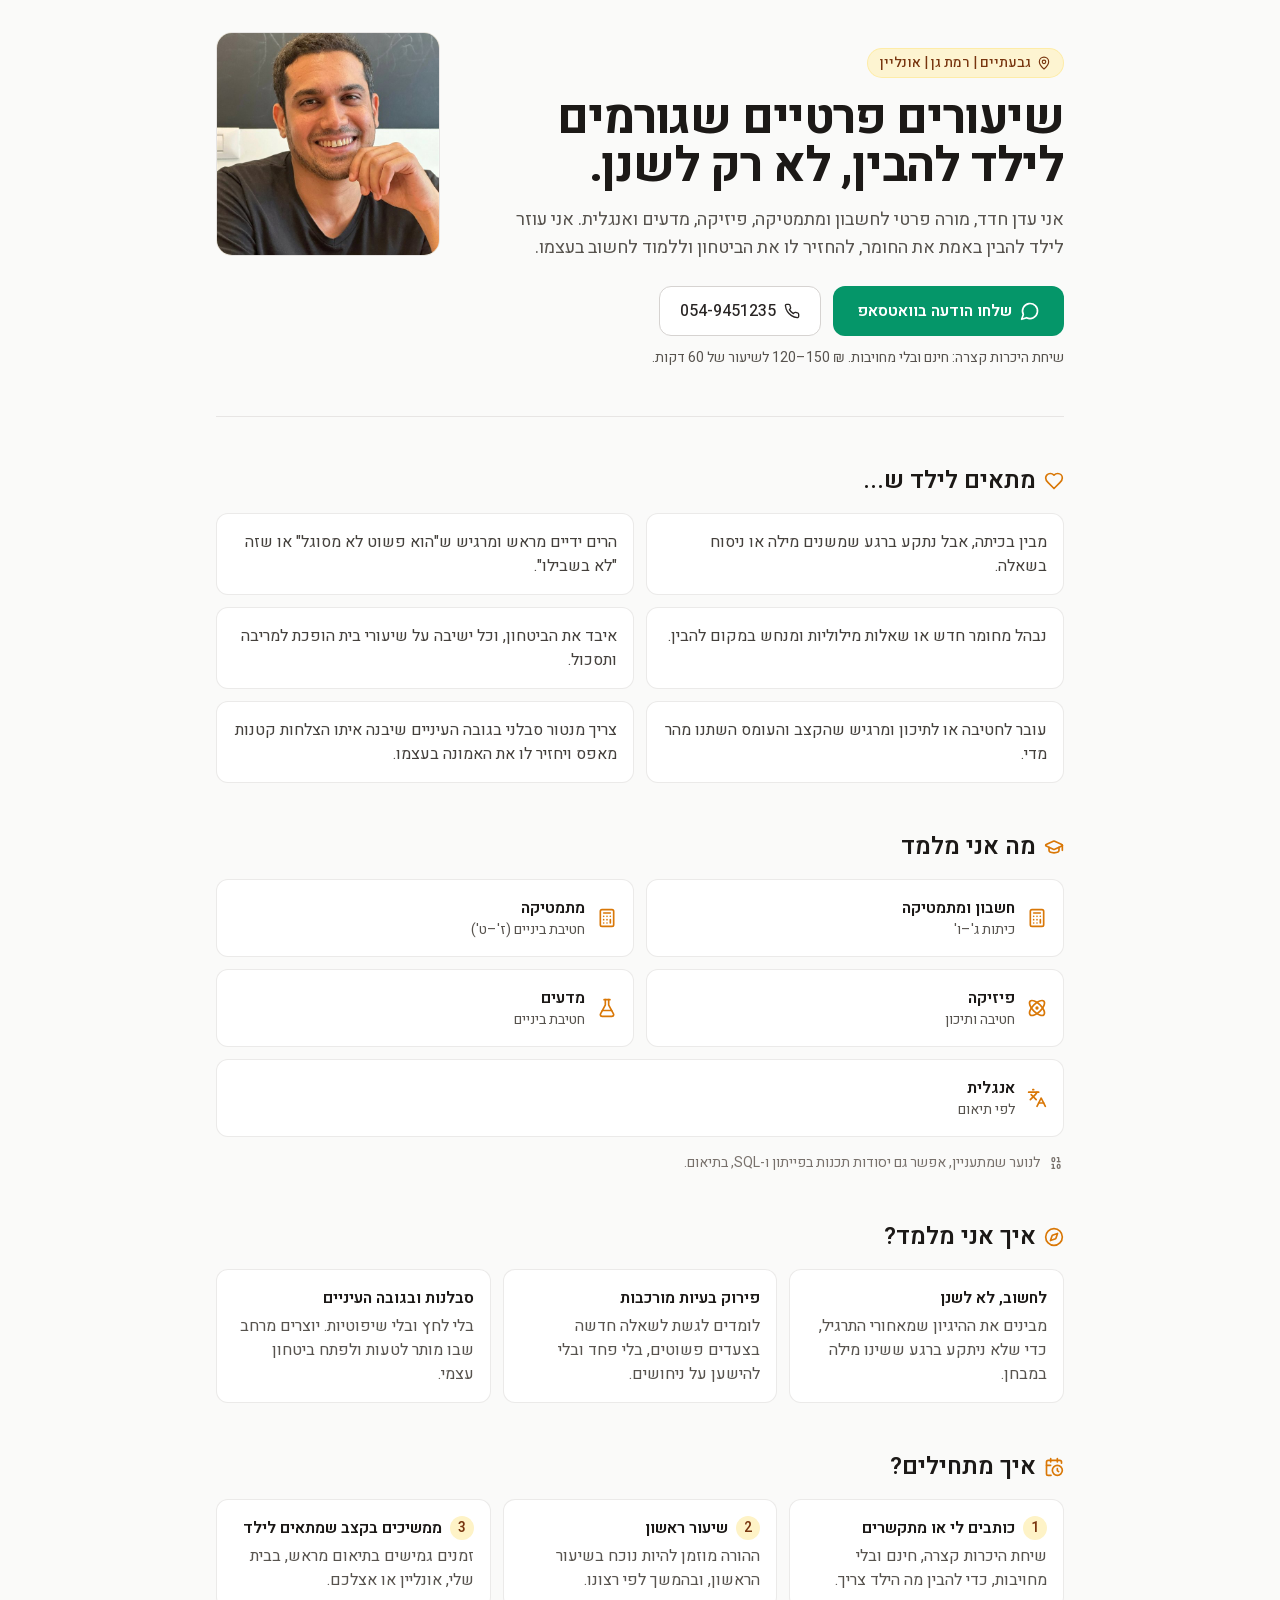
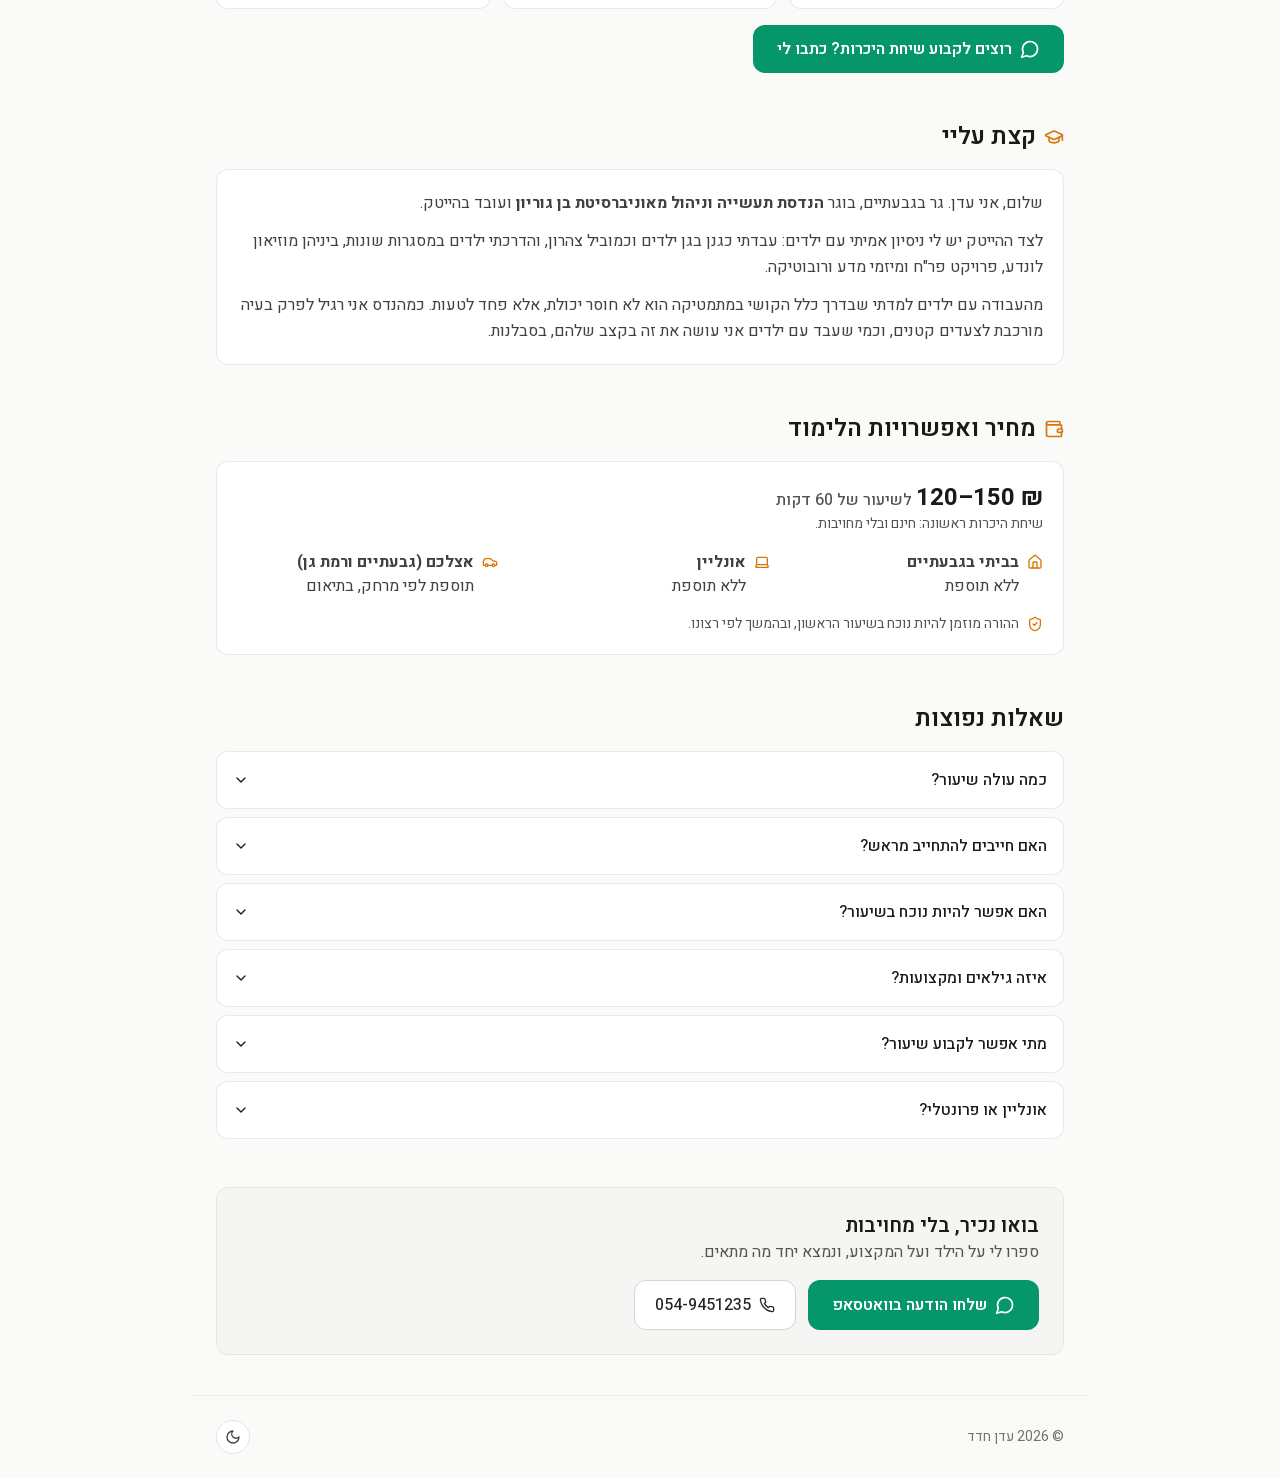
==== commit f146e242: "Deploy updated 'fitsChild' 6 cards to /tutor" ====
--- a/tutor/index.html
+++ b/tutor/index.html
@@ -1,4 +1,4 @@
-<!DOCTYPE html><!--0WvsuthSflthj7Q1o_xTr--><html lang="he" dir="rtl"><head><meta charSet="utf-8"/><meta name="viewport" content="width=device-width, initial-scale=1"/><link rel="preload" as="image" href="/tutor/eden.jpg?v=2"/><link rel="stylesheet" href="/tutor/_next/static/css/80e8c3bf98e650cd.css" data-precedence="next"/><link rel="preload" as="script" fetchPriority="low" href="/tutor/_next/static/chunks/webpack-3db2ac2fe68a9051.js"/><script src="/tutor/_next/static/chunks/4bd1b696-c023c6e3521b1417.js" async=""></script><script src="/tutor/_next/static/chunks/255-ad8b42344f25699b.js" async=""></script><script src="/tutor/_next/static/chunks/main-app-fbf6844291fcf79f.js" async=""></script><script src="/tutor/_next/static/chunks/app/page-500e8400ccc558c8.js" async=""></script><title>שיעורים פרטיים בגבעתיים ואונליין | מתמטיקה, פיזיקה ואנגלית - עדן חדד</title><meta name="description" content="שיעורים פרטיים במתמטיקה, פיזיקה, מדעים ואנגלית בגבעתיים, רמת גן ואונליין. 120–150 ₪ לשיעור, שיחת היכרות חינם ובלי מחויבות."/><meta property="og:title" content="שיעורים פרטיים שגורמים לילד להבין, לא רק לשנן - עדן חדד"/><meta property="og:description" content="מתמטיקה, פיזיקה, מדעים ואנגלית. בגבעתיים, רמת גן ואונליין. שיחת היכרות חינם."/><meta property="og:locale" content="he_IL"/><meta property="og:type" content="website"/><meta name="twitter:card" content="summary"/><meta name="twitter:title" content="שיעורים פרטיים שגורמים לילד להבין, לא רק לשנן - עדן חדד"/><meta name="twitter:description" content="מתמטיקה, פיזיקה, מדעים ואנגלית. בגבעתיים, רמת גן ואונליין. שיחת היכרות חינם."/><script>
+<!DOCTYPE html><!--NOR72GPdxG3_GIn23wa6D--><html lang="he" dir="rtl"><head><meta charSet="utf-8"/><meta name="viewport" content="width=device-width, initial-scale=1"/><link rel="preload" as="image" href="/tutor/eden.jpg?v=2"/><link rel="stylesheet" href="/tutor/_next/static/css/80e8c3bf98e650cd.css" data-precedence="next"/><link rel="preload" as="script" fetchPriority="low" href="/tutor/_next/static/chunks/webpack-3db2ac2fe68a9051.js"/><script src="/tutor/_next/static/chunks/4bd1b696-c023c6e3521b1417.js" async=""></script><script src="/tutor/_next/static/chunks/255-ad8b42344f25699b.js" async=""></script><script src="/tutor/_next/static/chunks/main-app-fbf6844291fcf79f.js" async=""></script><script src="/tutor/_next/static/chunks/app/page-7021a780b5fb7776.js" async=""></script><title>שיעורים פרטיים בגבעתיים ואונליין | מתמטיקה, פיזיקה ואנגלית - עדן חדד</title><meta name="description" content="שיעורים פרטיים במתמטיקה, פיזיקה, מדעים ואנגלית בגבעתיים, רמת גן ואונליין. 120–150 ₪ לשיעור, שיחת היכרות חינם ובלי מחויבות."/><meta property="og:title" content="שיעורים פרטיים שמלמדים איך ללמוד, לא רק לפתור"/><meta property="og:description" content="מתמטיקה, פיזיקה, מדעים ואנגלית. בגבעתיים, רמת גן ואונליין. שיחת היכרות חינם."/><meta property="og:locale" content="he_IL"/><meta property="og:type" content="website"/><meta name="twitter:card" content="summary"/><meta name="twitter:title" content="שיעורים פרטיים שמלמדים איך ללמוד, לא רק לפתור"/><meta name="twitter:description" content="מתמטיקה, פיזיקה, מדעים ואנגלית. בגבעתיים, רמת גן ואונליין. שיחת היכרות חינם."/><script>
               (function() {
                 try {
                   var saved = localStorage.getItem('theme');
@@ -10,4 +10,4 @@
                   }
                 } catch (e) {}
               })();
-            </script><script src="/tutor/_next/static/chunks/polyfills-42372ed130431b0a.js" noModule=""></script></head><body class="__className_72557f bg-stone-50 text-stone-900 dark:bg-zinc-950 dark:text-zinc-100 antialiased transition-colors duration-200 selection:bg-amber-200 dark:selection:bg-amber-900"><div hidden=""><!--$--><!--/$--></div><script type="application/ld+json">{"@context":"https://schema.org","@type":"LocalBusiness","name":"עדן חדד - שיעורים פרטיים","telephone":"+972549451235","areaServed":["גבעתיים","רמת גן"],"address":{"@type":"PostalAddress","addressLocality":"גבעתיים","addressCountry":"IL"},"priceRange":"120-150 ILS"}</script><div class="min-h-screen flex flex-col justify-between"><main class="w-full max-w-4xl mx-auto px-6 pt-8 pb-28 md:pb-10 space-y-12"><section class="flex items-start justify-between gap-10"><div class="space-y-4 min-w-0 flex-1"><div class="flex items-center gap-3 md:hidden"><div class="shrink-0 overflow-hidden border border-stone-200 dark:border-zinc-800 bg-amber-100 dark:bg-amber-950/60 items-center justify-center flex w-16 h-16 rounded-full"><img src="/tutor/eden.jpg?v=2" alt="עדן חדד, מורה פרטי" class="w-full h-full object-cover object-[50%_25%]"/></div><div><div class="font-semibold text-stone-900 dark:text-zinc-100 text-lg leading-tight">עדן חדד</div><div class="text-sm text-stone-600 dark:text-zinc-400">מורה פרטי · גבעתיים ואונליין</div></div></div><div class="hidden md:inline-flex items-center gap-1.5 px-3 py-1 rounded-full text-sm font-medium bg-amber-100/80 text-amber-900 dark:bg-amber-950/60 dark:text-amber-300 border border-amber-200/60 dark:border-amber-800/50"><svg xmlns="http://www.w3.org/2000/svg" width="24" height="24" viewBox="0 0 24 24" fill="none" stroke="currentColor" stroke-width="2" stroke-linecap="round" stroke-linejoin="round" class="lucide lucide-map-pin w-3.5 h-3.5 shrink-0"><path d="M20 10c0 4.993-5.539 10.193-7.399 11.799a1 1 0 0 1-1.202 0C9.539 20.193 4 14.993 4 10a8 8 0 0 1 16 0"></path><circle cx="12" cy="10" r="3"></circle></svg><span>גבעתיים | רמת גן | אונליין</span></div><h1 class="text-3xl sm:text-4xl md:text-5xl font-bold tracking-tight text-stone-900 dark:text-zinc-50 leading-tight">שיעורים פרטיים שגורמים לילד להבין, לא רק לשנן.</h1><p class="text-base sm:text-lg text-stone-600 dark:text-zinc-400 leading-relaxed">אני עדן חדד, מורה פרטי לחשבון ומתמטיקה, פיזיקה, מדעים ואנגלית. אני עוזר לילד להבין באמת את החומר, להחזיר לו את הביטחון וללמוד לחשוב בעצמו.</p><div class="pt-2 space-y-3"><div class="flex flex-col sm:flex-row gap-3"><a href="https://wa.me/972549451235?text=%D7%94%D7%99%D7%99%20%D7%A2%D7%93%D7%9F%2C%20%D7%A8%D7%90%D7%99%D7%AA%D7%99%20%D7%90%D7%AA%20%D7%94%D7%93%D7%A3%20%D7%A9%D7%9C%D7%9A.%20%D7%90%D7%A0%D7%99%20%D7%9E%D7%97%D7%A4%D7%A9%2F%D7%AA%20%D7%A9%D7%99%D7%A2%D7%95%D7%A8%D7%99%D7%9D%20%D7%A4%D7%A8%D7%98%D7%99%D7%99%D7%9D%20%D7%A2%D7%91%D7%95%D7%A8%20%D7%94%D7%99%D7%9C%D7%93%2F%D7%94%20%D7%A9%D7%9C%D7%99.%0A%D7%9B%D7%99%D7%AA%D7%94%3A%20%0A%D7%9E%D7%A7%D7%A6%D7%95%D7%A2%3A%20%0A%D7%90%D7%A9%D7%9E%D7%97%20%D7%9C%D7%A9%D7%99%D7%97%D7%AA%20%D7%94%D7%99%D7%9B%D7%A8%D7%95%D7%AA%20%D7%A7%D7%A6%D7%A8%D7%94." target="_blank" rel="noopener noreferrer" class="inline-flex items-center justify-center gap-2 px-6 py-3 rounded-xl font-semibold bg-emerald-600 text-white hover:bg-emerald-700 dark:bg-emerald-500 dark:text-zinc-950 dark:hover:bg-emerald-400 transition-colors text-base "><svg xmlns="http://www.w3.org/2000/svg" width="24" height="24" viewBox="0 0 24 24" fill="none" stroke="currentColor" stroke-width="2" stroke-linecap="round" stroke-linejoin="round" class="lucide lucide-message-circle w-5 h-5"><path d="M7.9 20A9 9 0 1 0 4 16.1L2 22Z"></path></svg><span>שלחו הודעה בוואטסאפ</span></a><a href="tel:+972549451235" class="inline-flex items-center justify-center gap-2 px-5 py-3 rounded-xl font-medium border border-stone-300 dark:border-zinc-700 bg-white dark:bg-zinc-900 text-stone-800 dark:text-zinc-200 hover:bg-stone-100 dark:hover:bg-zinc-800 transition-colors text-base "><svg xmlns="http://www.w3.org/2000/svg" width="24" height="24" viewBox="0 0 24 24" fill="none" stroke="currentColor" stroke-width="2" stroke-linecap="round" stroke-linejoin="round" class="lucide lucide-phone w-4 h-4"><path d="M22 16.92v3a2 2 0 0 1-2.18 2 19.79 19.79 0 0 1-8.63-3.07 19.5 19.5 0 0 1-6-6 19.79 19.79 0 0 1-3.07-8.67A2 2 0 0 1 4.11 2h3a2 2 0 0 1 2 1.72 12.84 12.84 0 0 0 .7 2.81 2 2 0 0 1-.45 2.11L8.09 9.91a16 16 0 0 0 6 6l1.27-1.27a2 2 0 0 1 2.11-.45 12.84 12.84 0 0 0 2.81.7A2 2 0 0 1 22 16.92z"></path></svg><span dir="ltr" class="whitespace-nowrap">054-9451235</span></a></div><p class="text-sm text-stone-600 dark:text-zinc-400">שיחת היכרות קצרה: חינם ובלי מחויבות. <bdi dir="ltr">120–150 ₪</bdi> לשיעור של 60 דקות.</p></div></div><div class="shrink-0 overflow-hidden border border-stone-200 dark:border-zinc-800 bg-amber-100 dark:bg-amber-950/60 items-center justify-center  hidden md:flex w-48 h-48 lg:w-56 lg:h-56 rounded-2xl"><img src="/tutor/eden.jpg?v=2" alt="עדן חדד, מורה פרטי" class="w-full h-full object-cover object-[50%_25%]"/></div></section><hr class="border-stone-200 dark:border-zinc-800/80"/><section class="space-y-4"><h2 class="text-xl sm:text-2xl font-semibold text-stone-900 dark:text-zinc-100 flex items-center gap-2"><svg xmlns="http://www.w3.org/2000/svg" width="24" height="24" viewBox="0 0 24 24" fill="none" stroke="currentColor" stroke-width="2" stroke-linecap="round" stroke-linejoin="round" class="lucide lucide-heart w-5 h-5 text-amber-600 dark:text-amber-400 shrink-0"><path d="M19 14c1.49-1.46 3-3.21 3-5.5A5.5 5.5 0 0 0 16.5 3c-1.76 0-3 .5-4.5 2-1.5-1.5-2.74-2-4.5-2A5.5 5.5 0 0 0 2 8.5c0 2.3 1.5 4.05 3 5.5l7 7Z"></path></svg><span>מתאים לילד ש...</span></h2><ul class="grid grid-cols-1 sm:grid-cols-2 gap-3"><li class="rounded-xl bg-white dark:bg-zinc-900/70 border border-stone-200/80 dark:border-zinc-800/80 p-4 text-sm sm:text-base text-stone-700 dark:text-zinc-300 leading-snug">הציון ירד פתאום והילד מאבד ביטחון</li><li class="rounded-xl bg-white dark:bg-zinc-900/70 border border-stone-200/80 dark:border-zinc-800/80 p-4 text-sm sm:text-base text-stone-700 dark:text-zinc-300 leading-snug">מבין בכיתה, אבל נתקע במבחן כששינו מילה בשאלה</li><li class="rounded-xl bg-white dark:bg-zinc-900/70 border border-stone-200/80 dark:border-zinc-800/80 p-4 text-sm sm:text-base text-stone-700 dark:text-zinc-300 leading-snug">נבהל מתרגילים מילוליים או מחומר חדש</li><li class="rounded-xl bg-white dark:bg-zinc-900/70 border border-stone-200/80 dark:border-zinc-800/80 p-4 text-sm sm:text-base text-stone-700 dark:text-zinc-300 leading-snug">מנחש או משנן במקום להבין</li><li class="rounded-xl bg-white dark:bg-zinc-900/70 border border-stone-200/80 dark:border-zinc-800/80 p-4 text-sm sm:text-base text-stone-700 dark:text-zinc-300 leading-snug">עובר לחטיבה או לתיכון ומרגיש שהקצב השתנה</li><li class="rounded-xl bg-white dark:bg-zinc-900/70 border border-stone-200/80 dark:border-zinc-800/80 p-4 text-sm sm:text-base text-stone-700 dark:text-zinc-300 leading-snug">קשה להגדיר מה בדיוק הקושי, ורוצים להתחיל משיחה</li></ul></section><section class="space-y-4"><h2 class="text-xl sm:text-2xl font-semibold text-stone-900 dark:text-zinc-100 flex items-center gap-2"><svg xmlns="http://www.w3.org/2000/svg" width="24" height="24" viewBox="0 0 24 24" fill="none" stroke="currentColor" stroke-width="2" stroke-linecap="round" stroke-linejoin="round" class="lucide lucide-graduation-cap w-5 h-5 text-amber-600 dark:text-amber-400 shrink-0"><path d="M21.42 10.922a1 1 0 0 0-.019-1.838L12.83 5.18a2 2 0 0 0-1.66 0L2.6 9.08a1 1 0 0 0 0 1.832l8.57 3.908a2 2 0 0 0 1.66 0z"></path><path d="M22 10v6"></path><path d="M6 12.5V16a6 3 0 0 0 12 0v-3.5"></path></svg><span>מה אני מלמד</span></h2><div class="grid grid-cols-1 sm:grid-cols-2 gap-3"><div class="rounded-xl bg-white dark:bg-zinc-900/70 border border-stone-200/80 dark:border-zinc-800/80 p-4 flex items-center gap-3 sm:last:col-span-2"><svg xmlns="http://www.w3.org/2000/svg" width="24" height="24" viewBox="0 0 24 24" fill="none" stroke="currentColor" stroke-width="2" stroke-linecap="round" stroke-linejoin="round" class="lucide lucide-calculator w-5 h-5 text-amber-600 dark:text-amber-400 shrink-0"><rect width="16" height="20" x="4" y="2" rx="2"></rect><line x1="8" x2="16" y1="6" y2="6"></line><line x1="16" x2="16" y1="14" y2="18"></line><path d="M16 10h.01"></path><path d="M12 10h.01"></path><path d="M8 10h.01"></path><path d="M12 14h.01"></path><path d="M8 14h.01"></path><path d="M12 18h.01"></path><path d="M8 18h.01"></path></svg><div><div class="font-semibold text-stone-900 dark:text-zinc-100 text-base">חשבון ומתמטיקה</div><div class="text-sm text-stone-600 dark:text-zinc-400">כיתות ג&#x27;–ו&#x27;</div></div></div><div class="rounded-xl bg-white dark:bg-zinc-900/70 border border-stone-200/80 dark:border-zinc-800/80 p-4 flex items-center gap-3 sm:last:col-span-2"><svg xmlns="http://www.w3.org/2000/svg" width="24" height="24" viewBox="0 0 24 24" fill="none" stroke="currentColor" stroke-width="2" stroke-linecap="round" stroke-linejoin="round" class="lucide lucide-calculator w-5 h-5 text-amber-600 dark:text-amber-400 shrink-0"><rect width="16" height="20" x="4" y="2" rx="2"></rect><line x1="8" x2="16" y1="6" y2="6"></line><line x1="16" x2="16" y1="14" y2="18"></line><path d="M16 10h.01"></path><path d="M12 10h.01"></path><path d="M8 10h.01"></path><path d="M12 14h.01"></path><path d="M8 14h.01"></path><path d="M12 18h.01"></path><path d="M8 18h.01"></path></svg><div><div class="font-semibold text-stone-900 dark:text-zinc-100 text-base">מתמטיקה</div><div class="text-sm text-stone-600 dark:text-zinc-400">חטיבת ביניים (ז&#x27;–ט&#x27;)</div></div></div><div class="rounded-xl bg-white dark:bg-zinc-900/70 border border-stone-200/80 dark:border-zinc-800/80 p-4 flex items-center gap-3 sm:last:col-span-2"><svg xmlns="http://www.w3.org/2000/svg" width="24" height="24" viewBox="0 0 24 24" fill="none" stroke="currentColor" stroke-width="2" stroke-linecap="round" stroke-linejoin="round" class="lucide lucide-atom w-5 h-5 text-amber-600 dark:text-amber-400 shrink-0"><circle cx="12" cy="12" r="1"></circle><path d="M20.2 20.2c2.04-2.03.02-7.36-4.5-11.9-4.54-4.52-9.87-6.54-11.9-4.5-2.04 2.03-.02 7.36 4.5 11.9 4.54 4.52 9.87 6.54 11.9 4.5Z"></path><path d="M15.7 15.7c4.52-4.54 6.54-9.87 4.5-11.9-2.03-2.04-7.36-.02-11.9 4.5-4.52 4.54-6.54 9.87-4.5 11.9 2.03 2.04 7.36.02 11.9-4.5Z"></path></svg><div><div class="font-semibold text-stone-900 dark:text-zinc-100 text-base">פיזיקה</div><div class="text-sm text-stone-600 dark:text-zinc-400">חטיבה ותיכון</div></div></div><div class="rounded-xl bg-white dark:bg-zinc-900/70 border border-stone-200/80 dark:border-zinc-800/80 p-4 flex items-center gap-3 sm:last:col-span-2"><svg xmlns="http://www.w3.org/2000/svg" width="24" height="24" viewBox="0 0 24 24" fill="none" stroke="currentColor" stroke-width="2" stroke-linecap="round" stroke-linejoin="round" class="lucide lucide-flask-conical w-5 h-5 text-amber-600 dark:text-amber-400 shrink-0"><path d="M14 2v6a2 2 0 0 0 .245.96l5.51 10.08A2 2 0 0 1 18 22H6a2 2 0 0 1-1.755-2.96l5.51-10.08A2 2 0 0 0 10 8V2"></path><path d="M6.453 15h11.094"></path><path d="M8.5 2h7"></path></svg><div><div class="font-semibold text-stone-900 dark:text-zinc-100 text-base">מדעים</div><div class="text-sm text-stone-600 dark:text-zinc-400">חטיבת ביניים</div></div></div><div class="rounded-xl bg-white dark:bg-zinc-900/70 border border-stone-200/80 dark:border-zinc-800/80 p-4 flex items-center gap-3 sm:last:col-span-2"><svg xmlns="http://www.w3.org/2000/svg" width="24" height="24" viewBox="0 0 24 24" fill="none" stroke="currentColor" stroke-width="2" stroke-linecap="round" stroke-linejoin="round" class="lucide lucide-languages w-5 h-5 text-amber-600 dark:text-amber-400 shrink-0"><path d="m5 8 6 6"></path><path d="m4 14 6-6 2-3"></path><path d="M2 5h12"></path><path d="M7 2h1"></path><path d="m22 22-5-10-5 10"></path><path d="M14 18h6"></path></svg><div><div class="font-semibold text-stone-900 dark:text-zinc-100 text-base">אנגלית</div><div class="text-sm text-stone-600 dark:text-zinc-400">לפי תיאום</div></div></div></div><p class="text-sm text-stone-500 dark:text-zinc-500 flex items-center gap-2"><svg xmlns="http://www.w3.org/2000/svg" width="24" height="24" viewBox="0 0 24 24" fill="none" stroke="currentColor" stroke-width="2" stroke-linecap="round" stroke-linejoin="round" class="lucide lucide-binary w-4 h-4 shrink-0"><rect x="14" y="14" width="4" height="6" rx="2"></rect><rect x="6" y="4" width="4" height="6" rx="2"></rect><path d="M6 20h4"></path><path d="M14 10h4"></path><path d="M6 14h2v6"></path><path d="M14 4h2v6"></path></svg><span>לנוער שמתעניין, אפשר גם יסודות תכנות בפייתון ו-SQL, בתיאום.</span></p></section><section class="space-y-4"><h2 class="text-xl sm:text-2xl font-semibold text-stone-900 dark:text-zinc-100 flex items-center gap-2"><svg xmlns="http://www.w3.org/2000/svg" width="24" height="24" viewBox="0 0 24 24" fill="none" stroke="currentColor" stroke-width="2" stroke-linecap="round" stroke-linejoin="round" class="lucide lucide-compass w-5 h-5 text-amber-600 dark:text-amber-400 shrink-0"><path d="m16.24 7.76-1.804 5.411a2 2 0 0 1-1.265 1.265L7.76 16.24l1.804-5.411a2 2 0 0 1 1.265-1.265z"></path><circle cx="12" cy="12" r="10"></circle></svg><span>איך אני מלמד?</span></h2><div class="grid grid-cols-1 sm:grid-cols-3 gap-3"><div class="rounded-xl bg-white dark:bg-zinc-900/70 border border-stone-200/80 dark:border-zinc-800/80 p-4"><div class="font-semibold text-stone-900 dark:text-zinc-100 text-base mb-1">לחשוב, לא לשנן</div><p class="text-sm sm:text-base text-stone-600 dark:text-zinc-400 leading-snug">מבינים את ההיגיון שמאחורי התרגיל, כדי שלא ניתקע ברגע ששינו מילה במבחן.</p></div><div class="rounded-xl bg-white dark:bg-zinc-900/70 border border-stone-200/80 dark:border-zinc-800/80 p-4"><div class="font-semibold text-stone-900 dark:text-zinc-100 text-base mb-1">פירוק בעיות מורכבות</div><p class="text-sm sm:text-base text-stone-600 dark:text-zinc-400 leading-snug">לומדים לגשת לשאלה חדשה בצעדים פשוטים, בלי פחד ובלי להישען על ניחושים.</p></div><div class="rounded-xl bg-white dark:bg-zinc-900/70 border border-stone-200/80 dark:border-zinc-800/80 p-4"><div class="font-semibold text-stone-900 dark:text-zinc-100 text-base mb-1">סבלנות ובגובה העיניים</div><p class="text-sm sm:text-base text-stone-600 dark:text-zinc-400 leading-snug">בלי לחץ ובלי שיפוטיות. יוצרים מרחב שבו מותר לטעות ולפתח ביטחון עצמי.</p></div></div></section><section class="space-y-4"><h2 class="text-xl sm:text-2xl font-semibold text-stone-900 dark:text-zinc-100 flex items-center gap-2"><svg xmlns="http://www.w3.org/2000/svg" width="24" height="24" viewBox="0 0 24 24" fill="none" stroke="currentColor" stroke-width="2" stroke-linecap="round" stroke-linejoin="round" class="lucide lucide-calendar-clock w-5 h-5 text-amber-600 dark:text-amber-400 shrink-0"><path d="M21 7.5V6a2 2 0 0 0-2-2H5a2 2 0 0 0-2 2v14a2 2 0 0 0 2 2h3.5"></path><path d="M16 2v4"></path><path d="M8 2v4"></path><path d="M3 10h5"></path><path d="M17.5 17.5 16 16.3V14"></path><circle cx="16" cy="16" r="6"></circle></svg><span>איך מתחילים?</span></h2><ol class="grid grid-cols-1 sm:grid-cols-3 gap-3"><li class="rounded-xl bg-white dark:bg-zinc-900/70 border border-stone-200/80 dark:border-zinc-800/80 p-4"><div class="flex items-center gap-2 mb-1"><span class="w-6 h-6 rounded-full bg-amber-100 dark:bg-amber-950/70 text-amber-900 dark:text-amber-300 text-sm font-semibold flex items-center justify-center">1</span><span class="font-semibold text-stone-900 dark:text-zinc-100 text-base">כותבים לי או מתקשרים</span></div><p class="text-sm sm:text-base text-stone-600 dark:text-zinc-400 leading-snug">שיחת היכרות קצרה, חינם ובלי מחויבות, כדי להבין מה הילד צריך.</p></li><li class="rounded-xl bg-white dark:bg-zinc-900/70 border border-stone-200/80 dark:border-zinc-800/80 p-4"><div class="flex items-center gap-2 mb-1"><span class="w-6 h-6 rounded-full bg-amber-100 dark:bg-amber-950/70 text-amber-900 dark:text-amber-300 text-sm font-semibold flex items-center justify-center">2</span><span class="font-semibold text-stone-900 dark:text-zinc-100 text-base">שיעור ראשון</span></div><p class="text-sm sm:text-base text-stone-600 dark:text-zinc-400 leading-snug">ההורה מוזמן להיות נוכח בשיעור הראשון, ובהמשך לפי רצונו.</p></li><li class="rounded-xl bg-white dark:bg-zinc-900/70 border border-stone-200/80 dark:border-zinc-800/80 p-4"><div class="flex items-center gap-2 mb-1"><span class="w-6 h-6 rounded-full bg-amber-100 dark:bg-amber-950/70 text-amber-900 dark:text-amber-300 text-sm font-semibold flex items-center justify-center">3</span><span class="font-semibold text-stone-900 dark:text-zinc-100 text-base">ממשיכים בקצב שמתאים לילד</span></div><p class="text-sm sm:text-base text-stone-600 dark:text-zinc-400 leading-snug">זמנים גמישים בתיאום מראש, בבית שלי, אונליין או אצלכם.</p></li></ol><a href="https://wa.me/972549451235?text=%D7%94%D7%99%D7%99%20%D7%A2%D7%93%D7%9F%2C%20%D7%A8%D7%90%D7%99%D7%AA%D7%99%20%D7%90%D7%AA%20%D7%94%D7%93%D7%A3%20%D7%A9%D7%9C%D7%9A.%20%D7%90%D7%A0%D7%99%20%D7%9E%D7%97%D7%A4%D7%A9%2F%D7%AA%20%D7%A9%D7%99%D7%A2%D7%95%D7%A8%D7%99%D7%9D%20%D7%A4%D7%A8%D7%98%D7%99%D7%99%D7%9D%20%D7%A2%D7%91%D7%95%D7%A8%20%D7%94%D7%99%D7%9C%D7%93%2F%D7%94%20%D7%A9%D7%9C%D7%99.%0A%D7%9B%D7%99%D7%AA%D7%94%3A%20%0A%D7%9E%D7%A7%D7%A6%D7%95%D7%A2%3A%20%0A%D7%90%D7%A9%D7%9E%D7%97%20%D7%9C%D7%A9%D7%99%D7%97%D7%AA%20%D7%94%D7%99%D7%9B%D7%A8%D7%95%D7%AA%20%D7%A7%D7%A6%D7%A8%D7%94." target="_blank" rel="noopener noreferrer" class="inline-flex items-center justify-center gap-2 px-6 py-3 rounded-xl font-semibold bg-emerald-600 text-white hover:bg-emerald-700 dark:bg-emerald-500 dark:text-zinc-950 dark:hover:bg-emerald-400 transition-colors text-base "><svg xmlns="http://www.w3.org/2000/svg" width="24" height="24" viewBox="0 0 24 24" fill="none" stroke="currentColor" stroke-width="2" stroke-linecap="round" stroke-linejoin="round" class="lucide lucide-message-circle w-5 h-5"><path d="M7.9 20A9 9 0 1 0 4 16.1L2 22Z"></path></svg><span>רוצים לקבוע שיחת היכרות? כתבו לי</span></a></section><section class="space-y-4"><h2 class="text-xl sm:text-2xl font-semibold text-stone-900 dark:text-zinc-100 flex items-center gap-2"><svg xmlns="http://www.w3.org/2000/svg" width="24" height="24" viewBox="0 0 24 24" fill="none" stroke="currentColor" stroke-width="2" stroke-linecap="round" stroke-linejoin="round" class="lucide lucide-graduation-cap w-5 h-5 text-amber-600 dark:text-amber-400 shrink-0"><path d="M21.42 10.922a1 1 0 0 0-.019-1.838L12.83 5.18a2 2 0 0 0-1.66 0L2.6 9.08a1 1 0 0 0 0 1.832l8.57 3.908a2 2 0 0 0 1.66 0z"></path><path d="M22 10v6"></path><path d="M6 12.5V16a6 3 0 0 0 12 0v-3.5"></path></svg><span>קצת עליי</span></h2><div class="rounded-xl bg-white dark:bg-zinc-900/70 border border-stone-200/80 dark:border-zinc-800/80 p-5 space-y-3 text-base text-stone-700 dark:text-zinc-300 leading-relaxed"><p>שלום, אני עדן. גר בגבעתיים, בוגר<!-- --> <strong>הנדסת תעשייה וניהול מאוניברסיטת בן גוריון</strong> ועובד בהייטק.</p><p>לצד ההייטק יש לי ניסיון אמיתי עם ילדים: עבדתי כגנן בגן ילדים וכמוביל צהרון, והדרכתי ילדים במסגרות שונות, ביניהן מוזיאון לונדע, פרויקט פר&quot;ח ומיזמי מדע ורובוטיקה.</p><p>מהעבודה עם ילדים למדתי שבדרך כלל הקושי במתמטיקה הוא לא חוסר יכולת, אלא פחד לטעות. כמהנדס אני רגיל לפרק בעיה מורכבת לצעדים קטנים, וכמי שעבד עם ילדים אני עושה את זה בקצב שלהם, בסבלנות.</p></div></section><section class="space-y-4"><h2 class="text-xl sm:text-2xl font-semibold text-stone-900 dark:text-zinc-100 flex items-center gap-2"><svg xmlns="http://www.w3.org/2000/svg" width="24" height="24" viewBox="0 0 24 24" fill="none" stroke="currentColor" stroke-width="2" stroke-linecap="round" stroke-linejoin="round" class="lucide lucide-wallet w-5 h-5 text-amber-600 dark:text-amber-400 shrink-0"><path d="M19 7V4a1 1 0 0 0-1-1H5a2 2 0 0 0 0 4h15a1 1 0 0 1 1 1v4h-3a2 2 0 0 0 0 4h3a1 1 0 0 0 1-1v-2a1 1 0 0 0-1-1"></path><path d="M3 5v14a2 2 0 0 0 2 2h15a1 1 0 0 0 1-1v-4"></path></svg><span>מחיר ואפשרויות הלימוד</span></h2><div class="rounded-xl bg-white dark:bg-zinc-900/70 border border-stone-200/80 dark:border-zinc-800/80 p-5 space-y-4"><div><div class="text-2xl font-bold text-stone-900 dark:text-zinc-50"><bdi dir="ltr">120–150 ₪</bdi><span class="text-base font-medium text-stone-600 dark:text-zinc-400"> <!-- -->לשיעור של 60 דקות</span></div><div class="text-sm text-stone-600 dark:text-zinc-400">שיחת היכרות ראשונה: חינם ובלי מחויבות.</div></div><ul class="grid grid-cols-1 sm:grid-cols-3 gap-3 text-sm sm:text-base text-stone-700 dark:text-zinc-300"><li class="flex items-start gap-2"><svg xmlns="http://www.w3.org/2000/svg" width="24" height="24" viewBox="0 0 24 24" fill="none" stroke="currentColor" stroke-width="2" stroke-linecap="round" stroke-linejoin="round" class="lucide lucide-house w-4 h-4 mt-1 text-amber-600 dark:text-amber-400 shrink-0"><path d="M15 21v-8a1 1 0 0 0-1-1h-4a1 1 0 0 0-1 1v8"></path><path d="M3 10a2 2 0 0 1 .709-1.528l7-5.999a2 2 0 0 1 2.582 0l7 5.999A2 2 0 0 1 21 10v9a2 2 0 0 1-2 2H5a2 2 0 0 1-2-2z"></path></svg><span><strong>בביתי בגבעתיים</strong><br/>ללא תוספת</span></li><li class="flex items-start gap-2"><svg xmlns="http://www.w3.org/2000/svg" width="24" height="24" viewBox="0 0 24 24" fill="none" stroke="currentColor" stroke-width="2" stroke-linecap="round" stroke-linejoin="round" class="lucide lucide-laptop w-4 h-4 mt-1 text-amber-600 dark:text-amber-400 shrink-0"><path d="M20 16V7a2 2 0 0 0-2-2H6a2 2 0 0 0-2 2v9m16 0H4m16 0 1.28 2.55a1 1 0 0 1-.9 1.45H3.62a1 1 0 0 1-.9-1.45L4 16"></path></svg><span><strong>אונליין</strong><br/>ללא תוספת</span></li><li class="flex items-start gap-2"><svg xmlns="http://www.w3.org/2000/svg" width="24" height="24" viewBox="0 0 24 24" fill="none" stroke="currentColor" stroke-width="2" stroke-linecap="round" stroke-linejoin="round" class="lucide lucide-car w-4 h-4 mt-1 text-amber-600 dark:text-amber-400 shrink-0"><path d="M19 17h2c.6 0 1-.4 1-1v-3c0-.9-.7-1.7-1.5-1.9C18.7 10.6 16 10 16 10s-1.3-1.4-2.2-2.3c-.5-.4-1.1-.7-1.8-.7H5c-.6 0-1.1.4-1.4.9l-1.4 2.9A3.7 3.7 0 0 0 2 12v4c0 .6.4 1 1 1h2"></path><circle cx="7" cy="17" r="2"></circle><path d="M9 17h6"></path><circle cx="17" cy="17" r="2"></circle></svg><span><strong>אצלכם (גבעתיים ורמת גן)</strong><br/>תוספת לפי מרחק, בתיאום</span></li></ul><p class="text-sm text-stone-600 dark:text-zinc-400 flex items-start gap-2"><svg xmlns="http://www.w3.org/2000/svg" width="24" height="24" viewBox="0 0 24 24" fill="none" stroke="currentColor" stroke-width="2" stroke-linecap="round" stroke-linejoin="round" class="lucide lucide-shield-check w-4 h-4 mt-0.5 text-amber-600 dark:text-amber-400 shrink-0"><path d="M20 13c0 5-3.5 7.5-7.66 8.95a1 1 0 0 1-.67-.01C7.5 20.5 4 18 4 13V6a1 1 0 0 1 1-1c2 0 4.5-1.2 6.24-2.72a1.17 1.17 0 0 1 1.52 0C14.51 3.81 17 5 19 5a1 1 0 0 1 1 1z"></path><path d="m9 12 2 2 4-4"></path></svg><span>ההורה מוזמן להיות נוכח בשיעור הראשון, ובהמשך לפי רצונו.</span></p></div></section><section class="space-y-4"><h2 class="text-xl sm:text-2xl font-semibold text-stone-900 dark:text-zinc-100 flex items-center gap-2"><span>שאלות נפוצות</span></h2><div class="space-y-2"><details class="rounded-xl bg-white dark:bg-zinc-900/70 border border-stone-200/80 dark:border-zinc-800/80 group p-4"><summary class="cursor-pointer list-none flex items-center justify-between gap-3 font-medium text-stone-900 dark:text-zinc-100 text-base"><span>כמה עולה שיעור?</span><svg xmlns="http://www.w3.org/2000/svg" width="24" height="24" viewBox="0 0 24 24" fill="none" stroke="currentColor" stroke-width="2" stroke-linecap="round" stroke-linejoin="round" class="lucide lucide-chevron-down w-4 h-4 shrink-0 transition-transform group-open:rotate-180"><path d="m6 9 6 6 6-6"></path></svg></summary><p class="pt-2 text-sm sm:text-base text-stone-600 dark:text-zinc-400 leading-relaxed"><bdi dir="ltr">120–150 ₪</bdi> לשיעור של 60 דקות, בבית שלי בגבעתיים או אונליין. הגעה לבית התלמיד כרוכה בתוספת לפי מרחק, בתיאום מראש.</p></details><details class="rounded-xl bg-white dark:bg-zinc-900/70 border border-stone-200/80 dark:border-zinc-800/80 group p-4"><summary class="cursor-pointer list-none flex items-center justify-between gap-3 font-medium text-stone-900 dark:text-zinc-100 text-base"><span>האם חייבים להתחייב מראש?</span><svg xmlns="http://www.w3.org/2000/svg" width="24" height="24" viewBox="0 0 24 24" fill="none" stroke="currentColor" stroke-width="2" stroke-linecap="round" stroke-linejoin="round" class="lucide lucide-chevron-down w-4 h-4 shrink-0 transition-transform group-open:rotate-180"><path d="m6 9 6 6 6-6"></path></svg></summary><p class="pt-2 text-sm sm:text-base text-stone-600 dark:text-zinc-400 leading-relaxed">לא. מתחילים בשיחת היכרות קצרה וחינם, בלי מחויבות להמשך.</p></details><details class="rounded-xl bg-white dark:bg-zinc-900/70 border border-stone-200/80 dark:border-zinc-800/80 group p-4"><summary class="cursor-pointer list-none flex items-center justify-between gap-3 font-medium text-stone-900 dark:text-zinc-100 text-base"><span>האם אפשר להיות נוכח בשיעור?</span><svg xmlns="http://www.w3.org/2000/svg" width="24" height="24" viewBox="0 0 24 24" fill="none" stroke="currentColor" stroke-width="2" stroke-linecap="round" stroke-linejoin="round" class="lucide lucide-chevron-down w-4 h-4 shrink-0 transition-transform group-open:rotate-180"><path d="m6 9 6 6 6-6"></path></svg></summary><p class="pt-2 text-sm sm:text-base text-stone-600 dark:text-zinc-400 leading-relaxed">בוודאי. ההורה מוזמן להיות נוכח בשיעור הראשון, ובהמשך לפי רצונו.</p></details><details class="rounded-xl bg-white dark:bg-zinc-900/70 border border-stone-200/80 dark:border-zinc-800/80 group p-4"><summary class="cursor-pointer list-none flex items-center justify-between gap-3 font-medium text-stone-900 dark:text-zinc-100 text-base"><span>איזה גילאים ומקצועות?</span><svg xmlns="http://www.w3.org/2000/svg" width="24" height="24" viewBox="0 0 24 24" fill="none" stroke="currentColor" stroke-width="2" stroke-linecap="round" stroke-linejoin="round" class="lucide lucide-chevron-down w-4 h-4 shrink-0 transition-transform group-open:rotate-180"><path d="m6 9 6 6 6-6"></path></svg></summary><p class="pt-2 text-sm sm:text-base text-stone-600 dark:text-zinc-400 leading-relaxed">חשבון ומתמטיקה מכיתה ג&#x27; ועד חטיבת הביניים, פיזיקה בחטיבה ובתיכון, מדעים בחטיבה ואנגלית.</p></details><details class="rounded-xl bg-white dark:bg-zinc-900/70 border border-stone-200/80 dark:border-zinc-800/80 group p-4"><summary class="cursor-pointer list-none flex items-center justify-between gap-3 font-medium text-stone-900 dark:text-zinc-100 text-base"><span>מתי אפשר לקבוע שיעור?</span><svg xmlns="http://www.w3.org/2000/svg" width="24" height="24" viewBox="0 0 24 24" fill="none" stroke="currentColor" stroke-width="2" stroke-linecap="round" stroke-linejoin="round" class="lucide lucide-chevron-down w-4 h-4 shrink-0 transition-transform group-open:rotate-180"><path d="m6 9 6 6 6-6"></path></svg></summary><p class="pt-2 text-sm sm:text-base text-stone-600 dark:text-zinc-400 leading-relaxed">הזמנים גמישים ונקבעים בתיאום מראש. כתבו לי ונמצא שעה שמתאימה.</p></details><details class="rounded-xl bg-white dark:bg-zinc-900/70 border border-stone-200/80 dark:border-zinc-800/80 group p-4"><summary class="cursor-pointer list-none flex items-center justify-between gap-3 font-medium text-stone-900 dark:text-zinc-100 text-base"><span>אונליין או פרונטלי?</span><svg xmlns="http://www.w3.org/2000/svg" width="24" height="24" viewBox="0 0 24 24" fill="none" stroke="currentColor" stroke-width="2" stroke-linecap="round" stroke-linejoin="round" class="lucide lucide-chevron-down w-4 h-4 shrink-0 transition-transform group-open:rotate-180"><path d="m6 9 6 6 6-6"></path></svg></summary><p class="pt-2 text-sm sm:text-base text-stone-600 dark:text-zinc-400 leading-relaxed">שתי האפשרויות פתוחות: בביתי בגבעתיים, אונליין, או אצלכם בגבעתיים ורמת גן.</p></details></div></section><section class="p-6 rounded-xl bg-stone-100/90 dark:bg-zinc-900 border border-stone-200 dark:border-zinc-800 space-y-4"><div><div class="font-semibold text-stone-900 dark:text-zinc-100 text-xl">בואו נכיר, בלי מחויבות</div><div class="text-sm sm:text-base text-stone-600 dark:text-zinc-400">ספרו לי על הילד ועל המקצוע, ונמצא יחד מה מתאים.</div></div><div class="flex flex-col sm:flex-row gap-3"><a href="https://wa.me/972549451235?text=%D7%94%D7%99%D7%99%20%D7%A2%D7%93%D7%9F%2C%20%D7%A8%D7%90%D7%99%D7%AA%D7%99%20%D7%90%D7%AA%20%D7%94%D7%93%D7%A3%20%D7%A9%D7%9C%D7%9A.%20%D7%90%D7%A0%D7%99%20%D7%9E%D7%97%D7%A4%D7%A9%2F%D7%AA%20%D7%A9%D7%99%D7%A2%D7%95%D7%A8%D7%99%D7%9D%20%D7%A4%D7%A8%D7%98%D7%99%D7%99%D7%9D%20%D7%A2%D7%91%D7%95%D7%A8%20%D7%94%D7%99%D7%9C%D7%93%2F%D7%94%20%D7%A9%D7%9C%D7%99.%0A%D7%9B%D7%99%D7%AA%D7%94%3A%20%0A%D7%9E%D7%A7%D7%A6%D7%95%D7%A2%3A%20%0A%D7%90%D7%A9%D7%9E%D7%97%20%D7%9C%D7%A9%D7%99%D7%97%D7%AA%20%D7%94%D7%99%D7%9B%D7%A8%D7%95%D7%AA%20%D7%A7%D7%A6%D7%A8%D7%94." target="_blank" rel="noopener noreferrer" class="inline-flex items-center justify-center gap-2 px-6 py-3 rounded-xl font-semibold bg-emerald-600 text-white hover:bg-emerald-700 dark:bg-emerald-500 dark:text-zinc-950 dark:hover:bg-emerald-400 transition-colors text-base "><svg xmlns="http://www.w3.org/2000/svg" width="24" height="24" viewBox="0 0 24 24" fill="none" stroke="currentColor" stroke-width="2" stroke-linecap="round" stroke-linejoin="round" class="lucide lucide-message-circle w-5 h-5"><path d="M7.9 20A9 9 0 1 0 4 16.1L2 22Z"></path></svg><span>שלחו הודעה בוואטסאפ</span></a><a href="tel:+972549451235" class="inline-flex items-center justify-center gap-2 px-5 py-3 rounded-xl font-medium border border-stone-300 dark:border-zinc-700 bg-white dark:bg-zinc-900 text-stone-800 dark:text-zinc-200 hover:bg-stone-100 dark:hover:bg-zinc-800 transition-colors text-base "><svg xmlns="http://www.w3.org/2000/svg" width="24" height="24" viewBox="0 0 24 24" fill="none" stroke="currentColor" stroke-width="2" stroke-linecap="round" stroke-linejoin="round" class="lucide lucide-phone w-4 h-4"><path d="M22 16.92v3a2 2 0 0 1-2.18 2 19.79 19.79 0 0 1-8.63-3.07 19.5 19.5 0 0 1-6-6 19.79 19.79 0 0 1-3.07-8.67A2 2 0 0 1 4.11 2h3a2 2 0 0 1 2 1.72 12.84 12.84 0 0 0 .7 2.81 2 2 0 0 1-.45 2.11L8.09 9.91a16 16 0 0 0 6 6l1.27-1.27a2 2 0 0 1 2.11-.45 12.84 12.84 0 0 0 2.81.7A2 2 0 0 1 22 16.92z"></path></svg><span dir="ltr" class="whitespace-nowrap">054-9451235</span></a></div></section></main><footer class="w-full max-w-4xl mx-auto px-6 py-6 mb-16 md:mb-0 text-sm text-stone-500 dark:text-zinc-500 flex items-center justify-between border-t border-stone-200/60 dark:border-zinc-900"><span>© <!-- -->2026<!-- --> עדן חדד</span><button aria-label="החלפת ערכת נושא" class="p-2 rounded-full border border-stone-200 dark:border-zinc-800 bg-white dark:bg-zinc-900 text-stone-700 dark:text-zinc-300 hover:bg-stone-100 dark:hover:bg-zinc-800 transition-colors"><svg xmlns="http://www.w3.org/2000/svg" width="24" height="24" viewBox="0 0 24 24" fill="none" stroke="currentColor" stroke-width="2" stroke-linecap="round" stroke-linejoin="round" class="lucide lucide-moon w-4 h-4"><path d="M12 3a6 6 0 0 0 9 9 9 9 0 1 1-9-9Z"></path></svg></button></footer><div class="md:hidden fixed bottom-0 inset-x-0 z-50 p-3 flex gap-2 bg-white/95 dark:bg-zinc-950/95 backdrop-blur border-t border-stone-200 dark:border-zinc-800"><a href="https://wa.me/972549451235?text=%D7%94%D7%99%D7%99%20%D7%A2%D7%93%D7%9F%2C%20%D7%A8%D7%90%D7%99%D7%AA%D7%99%20%D7%90%D7%AA%20%D7%94%D7%93%D7%A3%20%D7%A9%D7%9C%D7%9A.%20%D7%90%D7%A0%D7%99%20%D7%9E%D7%97%D7%A4%D7%A9%2F%D7%AA%20%D7%A9%D7%99%D7%A2%D7%95%D7%A8%D7%99%D7%9D%20%D7%A4%D7%A8%D7%98%D7%99%D7%99%D7%9D%20%D7%A2%D7%91%D7%95%D7%A8%20%D7%94%D7%99%D7%9C%D7%93%2F%D7%94%20%D7%A9%D7%9C%D7%99.%0A%D7%9B%D7%99%D7%AA%D7%94%3A%20%0A%D7%9E%D7%A7%D7%A6%D7%95%D7%A2%3A%20%0A%D7%90%D7%A9%D7%9E%D7%97%20%D7%9C%D7%A9%D7%99%D7%97%D7%AA%20%D7%94%D7%99%D7%9B%D7%A8%D7%95%D7%AA%20%D7%A7%D7%A6%D7%A8%D7%94." target="_blank" rel="noopener noreferrer" class="inline-flex items-center justify-center gap-2 px-6 py-3 rounded-xl font-semibold bg-emerald-600 text-white hover:bg-emerald-700 dark:bg-emerald-500 dark:text-zinc-950 dark:hover:bg-emerald-400 transition-colors text-base flex-1 !py-2.5 !px-3 !text-sm"><svg xmlns="http://www.w3.org/2000/svg" width="24" height="24" viewBox="0 0 24 24" fill="none" stroke="currentColor" stroke-width="2" stroke-linecap="round" stroke-linejoin="round" class="lucide lucide-message-circle w-5 h-5"><path d="M7.9 20A9 9 0 1 0 4 16.1L2 22Z"></path></svg><span>וואטסאפ</span></a><a href="tel:+972549451235" class="inline-flex items-center justify-center gap-2 px-5 py-3 rounded-xl font-medium border border-stone-300 dark:border-zinc-700 bg-white dark:bg-zinc-900 text-stone-800 dark:text-zinc-200 hover:bg-stone-100 dark:hover:bg-zinc-800 transition-colors text-base flex-1 !py-2.5 !px-3 !text-sm"><svg xmlns="http://www.w3.org/2000/svg" width="24" height="24" viewBox="0 0 24 24" fill="none" stroke="currentColor" stroke-width="2" stroke-linecap="round" stroke-linejoin="round" class="lucide lucide-phone w-4 h-4"><path d="M22 16.92v3a2 2 0 0 1-2.18 2 19.79 19.79 0 0 1-8.63-3.07 19.5 19.5 0 0 1-6-6 19.79 19.79 0 0 1-3.07-8.67A2 2 0 0 1 4.11 2h3a2 2 0 0 1 2 1.72 12.84 12.84 0 0 0 .7 2.81 2 2 0 0 1-.45 2.11L8.09 9.91a16 16 0 0 0 6 6l1.27-1.27a2 2 0 0 1 2.11-.45 12.84 12.84 0 0 0 2.81.7A2 2 0 0 1 22 16.92z"></path></svg><span dir="ltr" class="whitespace-nowrap">054-9451235</span></a></div></div><!--$--><!--/$--><script src="/tutor/_next/static/chunks/webpack-3db2ac2fe68a9051.js" id="_R_" async=""></script><script>(self.__next_f=self.__next_f||[]).push([0])</script><script>self.__next_f.push([1,"1:\"$Sreact.fragment\"\n2:I[9766,[],\"\"]\n3:I[8924,[],\"\"]\n4:I[1959,[],\"ClientPageRoot\"]\n5:I[5046,[\"974\",\"static/chunks/app/page-500e8400ccc558c8.js\"],\"default\"]\n8:I[4431,[],\"OutletBoundary\"]\na:I[5278,[],\"AsyncMetadataOutlet\"]\nc:I[4431,[],\"ViewportBoundary\"]\ne:I[4431,[],\"MetadataBoundary\"]\nf:\"$Sreact.suspense\"\n11:I[7150,[],\"\"]\n:HL[\"/tutor/_next/static/css/80e8c3bf98e650cd.css\",\"style\"]\n"])</script><script>self.__next_f.push([1,"0:{\"P\":null,\"b\":\"0WvsuthSflthj7Q1o_xTr\",\"p\":\"/tutor\",\"c\":[\"\",\"\"],\"i\":false,\"f\":[[[\"\",{\"children\":[\"__PAGE__\",{}]},\"$undefined\",\"$undefined\",true],[\"\",[\"$\",\"$1\",\"c\",{\"children\":[[[\"$\",\"link\",\"0\",{\"rel\":\"stylesheet\",\"href\":\"/tutor/_next/static/css/80e8c3bf98e650cd.css\",\"precedence\":\"next\",\"crossOrigin\":\"$undefined\",\"nonce\":\"$undefined\"}]],[\"$\",\"html\",null,{\"lang\":\"he\",\"dir\":\"rtl\",\"suppressHydrationWarning\":true,\"children\":[[\"$\",\"head\",null,{\"children\":[\"$\",\"script\",null,{\"dangerouslySetInnerHTML\":{\"__html\":\"\\n              (function() {\\n                try {\\n                  var saved = localStorage.getItem('theme');\\n                  var prefersDark = window.matchMedia('(prefers-color-scheme: dark)').matches;\\n                  if (saved === 'dark' || (!saved \u0026\u0026 prefersDark)) {\\n                    document.documentElement.classList.add('dark');\\n                  } else {\\n                    document.documentElement.classList.remove('dark');\\n                  }\\n                } catch (e) {}\\n              })();\\n            \"}}]}],[\"$\",\"body\",null,{\"className\":\"__className_72557f bg-stone-50 text-stone-900 dark:bg-zinc-950 dark:text-zinc-100 antialiased transition-colors duration-200 selection:bg-amber-200 dark:selection:bg-amber-900\",\"children\":[[\"$\",\"script\",null,{\"type\":\"application/ld+json\",\"dangerouslySetInnerHTML\":{\"__html\":\"{\\\"@context\\\":\\\"https://schema.org\\\",\\\"@type\\\":\\\"LocalBusiness\\\",\\\"name\\\":\\\"עדן חדד - שיעורים פרטיים\\\",\\\"telephone\\\":\\\"+972549451235\\\",\\\"areaServed\\\":[\\\"גבעתיים\\\",\\\"רמת גן\\\"],\\\"address\\\":{\\\"@type\\\":\\\"PostalAddress\\\",\\\"addressLocality\\\":\\\"גבעתיים\\\",\\\"addressCountry\\\":\\\"IL\\\"},\\\"priceRange\\\":\\\"120-150 ILS\\\"}\"}}],[\"$\",\"$L2\",null,{\"parallelRouterKey\":\"children\",\"error\":\"$undefined\",\"errorStyles\":\"$undefined\",\"errorScripts\":\"$undefined\",\"template\":[\"$\",\"$L3\",null,{}],\"templateStyles\":\"$undefined\",\"templateScripts\":\"$undefined\",\"notFound\":[[[\"$\",\"title\",null,{\"children\":\"404: This page could not be found.\"}],[\"$\",\"div\",null,{\"style\":{\"fontFamily\":\"system-ui,\\\"Segoe UI\\\",Roboto,Helvetica,Arial,sans-serif,\\\"Apple Color Emoji\\\",\\\"Segoe UI Emoji\\\"\",\"height\":\"100vh\",\"textAlign\":\"center\",\"display\":\"flex\",\"flexDirection\":\"column\",\"alignItems\":\"center\",\"justifyContent\":\"center\"},\"children\":[\"$\",\"div\",null,{\"children\":[[\"$\",\"style\",null,{\"dangerouslySetInnerHTML\":{\"__html\":\"body{color:#000;background:#fff;margin:0}.next-error-h1{border-right:1px solid rgba(0,0,0,.3)}@media (prefers-color-scheme:dark){body{color:#fff;background:#000}.next-error-h1{border-right:1px solid rgba(255,255,255,.3)}}\"}}],[\"$\",\"h1\",null,{\"className\":\"next-error-h1\",\"style\":{\"display\":\"inline-block\",\"margin\":\"0 20px 0 0\",\"padding\":\"0 23px 0 0\",\"fontSize\":24,\"fontWeight\":500,\"verticalAlign\":\"top\",\"lineHeight\":\"49px\"},\"children\":404}],[\"$\",\"div\",null,{\"style\":{\"display\":\"inline-block\"},\"children\":[\"$\",\"h2\",null,{\"style\":{\"fontSize\":14,\"fontWeight\":400,\"lineHeight\":\"49px\",\"margin\":0},\"children\":\"This page could not be found.\"}]}]]}]}]],[]],\"forbidden\":\"$undefined\",\"unauthorized\":\"$undefined\"}]]}]]}]]}],{\"children\":[\"__PAGE__\",[\"$\",\"$1\",\"c\",{\"children\":[[\"$\",\"$L4\",null,{\"Component\":\"$5\",\"searchParams\":{},\"params\":{},\"promises\":[\"$@6\",\"$@7\"]}],null,[\"$\",\"$L8\",null,{\"children\":[\"$L9\",[\"$\",\"$La\",null,{\"promise\":\"$@b\"}]]}]]}],{},null,false]},null,false],[\"$\",\"$1\",\"h\",{\"children\":[null,[[\"$\",\"$Lc\",null,{\"children\":\"$Ld\"}],null],[\"$\",\"$Le\",null,{\"children\":[\"$\",\"div\",null,{\"hidden\":true,\"children\":[\"$\",\"$f\",null,{\"fallback\":null,\"children\":\"$L10\"}]}]}]]}],false]],\"m\":\"$undefined\",\"G\":[\"$11\",[]],\"s\":false,\"S\":true}\n"])</script><script>self.__next_f.push([1,"6:{}\n7:\"$0:f:0:1:2:children:1:props:children:0:props:params\"\n"])</script><script>self.__next_f.push([1,"d:[[\"$\",\"meta\",\"0\",{\"charSet\":\"utf-8\"}],[\"$\",\"meta\",\"1\",{\"name\":\"viewport\",\"content\":\"width=device-width, initial-scale=1\"}]]\n9:null\n"])</script><script>self.__next_f.push([1,"b:{\"metadata\":[[\"$\",\"title\",\"0\",{\"children\":\"שיעורים פרטיים בגבעתיים ואונליין | מתמטיקה, פיזיקה ואנגלית - עדן חדד\"}],[\"$\",\"meta\",\"1\",{\"name\":\"description\",\"content\":\"שיעורים פרטיים במתמטיקה, פיזיקה, מדעים ואנגלית בגבעתיים, רמת גן ואונליין. 120–150 ₪ לשיעור, שיחת היכרות חינם ובלי מחויבות.\"}],[\"$\",\"meta\",\"2\",{\"property\":\"og:title\",\"content\":\"שיעורים פרטיים שגורמים לילד להבין, לא רק לשנן - עדן חדד\"}],[\"$\",\"meta\",\"3\",{\"property\":\"og:description\",\"content\":\"מתמטיקה, פיזיקה, מדעים ואנגלית. בגבעתיים, רמת גן ואונליין. שיחת היכרות חינם.\"}],[\"$\",\"meta\",\"4\",{\"property\":\"og:locale\",\"content\":\"he_IL\"}],[\"$\",\"meta\",\"5\",{\"property\":\"og:type\",\"content\":\"website\"}],[\"$\",\"meta\",\"6\",{\"name\":\"twitter:card\",\"content\":\"summary\"}],[\"$\",\"meta\",\"7\",{\"name\":\"twitter:title\",\"content\":\"שיעורים פרטיים שגורמים לילד להבין, לא רק לשנן - עדן חדד\"}],[\"$\",\"meta\",\"8\",{\"name\":\"twitter:description\",\"content\":\"מתמטיקה, פיזיקה, מדעים ואנגלית. בגבעתיים, רמת גן ואונליין. שיחת היכרות חינם.\"}]],\"error\":null,\"digest\":\"$undefined\"}\n"])</script><script>self.__next_f.push([1,"10:\"$b:metadata\"\n"])</script></body></html>+            </script><script src="/tutor/_next/static/chunks/polyfills-42372ed130431b0a.js" noModule=""></script></head><body class="__className_72557f bg-stone-50 text-stone-900 dark:bg-zinc-950 dark:text-zinc-100 antialiased transition-colors duration-200 selection:bg-amber-200 dark:selection:bg-amber-900"><div hidden=""><!--$--><!--/$--></div><script type="application/ld+json">{"@context":"https://schema.org","@type":"LocalBusiness","name":"עדן חדד - שיעורים פרטיים","telephone":"+972549451235","areaServed":["גבעתיים","רמת גן"],"address":{"@type":"PostalAddress","addressLocality":"גבעתיים","addressCountry":"IL"},"priceRange":"120-150 ILS"}</script><div class="min-h-screen flex flex-col justify-between"><main class="w-full max-w-4xl mx-auto px-6 pt-8 pb-28 md:pb-10 space-y-12"><section class="flex items-start justify-between gap-10"><div class="space-y-4 min-w-0 flex-1"><div class="flex items-center gap-3 md:hidden"><div class="shrink-0 overflow-hidden border border-stone-200 dark:border-zinc-800 bg-amber-100 dark:bg-amber-950/60 items-center justify-center flex w-16 h-16 rounded-full"><img src="/tutor/eden.jpg?v=2" alt="עדן חדד, מורה פרטי" class="w-full h-full object-cover object-[50%_25%]"/></div><div><div class="font-semibold text-stone-900 dark:text-zinc-100 text-lg leading-tight">עדן חדד</div><div class="text-sm text-stone-600 dark:text-zinc-400">מורה פרטי · גבעתיים ואונליין</div></div></div><div class="hidden md:inline-flex items-center gap-1.5 px-3 py-1 rounded-full text-sm font-medium bg-amber-100/80 text-amber-900 dark:bg-amber-950/60 dark:text-amber-300 border border-amber-200/60 dark:border-amber-800/50"><svg xmlns="http://www.w3.org/2000/svg" width="24" height="24" viewBox="0 0 24 24" fill="none" stroke="currentColor" stroke-width="2" stroke-linecap="round" stroke-linejoin="round" class="lucide lucide-map-pin w-3.5 h-3.5 shrink-0"><path d="M20 10c0 4.993-5.539 10.193-7.399 11.799a1 1 0 0 1-1.202 0C9.539 20.193 4 14.993 4 10a8 8 0 0 1 16 0"></path><circle cx="12" cy="10" r="3"></circle></svg><span>גבעתיים | רמת גן | אונליין</span></div><h1 class="text-3xl sm:text-4xl md:text-5xl font-bold tracking-tight text-stone-900 dark:text-zinc-50 leading-tight">שיעורים פרטיים שגורמים לילד להבין, לא רק לשנן.</h1><p class="text-base sm:text-lg text-stone-600 dark:text-zinc-400 leading-relaxed">אני עדן חדד, מורה פרטי לחשבון ומתמטיקה, פיזיקה, מדעים ואנגלית. אני עוזר לילד להבין באמת את החומר, להחזיר לו את הביטחון וללמוד לחשוב בעצמו.</p><div class="pt-2 space-y-3"><div class="flex flex-col sm:flex-row gap-3"><a href="https://wa.me/972549451235?text=%D7%94%D7%99%D7%99%20%D7%A2%D7%93%D7%9F%2C%20%D7%A8%D7%90%D7%99%D7%AA%D7%99%20%D7%90%D7%AA%20%D7%94%D7%93%D7%A3%20%D7%A9%D7%9C%D7%9A.%20%D7%90%D7%A0%D7%99%20%D7%9E%D7%97%D7%A4%D7%A9%2F%D7%AA%20%D7%A9%D7%99%D7%A2%D7%95%D7%A8%D7%99%D7%9D%20%D7%A4%D7%A8%D7%98%D7%99%D7%99%D7%9D%20%D7%A2%D7%91%D7%95%D7%A8%20%D7%94%D7%99%D7%9C%D7%93%2F%D7%94%20%D7%A9%D7%9C%D7%99.%0A%D7%9B%D7%99%D7%AA%D7%94%3A%20%0A%D7%9E%D7%A7%D7%A6%D7%95%D7%A2%3A%20%0A%D7%90%D7%A9%D7%9E%D7%97%20%D7%9C%D7%A9%D7%99%D7%97%D7%AA%20%D7%94%D7%99%D7%9B%D7%A8%D7%95%D7%AA%20%D7%A7%D7%A6%D7%A8%D7%94." target="_blank" rel="noopener noreferrer" class="inline-flex items-center justify-center gap-2 px-6 py-3 rounded-xl font-semibold bg-emerald-600 text-white hover:bg-emerald-700 dark:bg-emerald-500 dark:text-zinc-950 dark:hover:bg-emerald-400 transition-colors text-base "><svg xmlns="http://www.w3.org/2000/svg" width="24" height="24" viewBox="0 0 24 24" fill="none" stroke="currentColor" stroke-width="2" stroke-linecap="round" stroke-linejoin="round" class="lucide lucide-message-circle w-5 h-5"><path d="M7.9 20A9 9 0 1 0 4 16.1L2 22Z"></path></svg><span>שלחו הודעה בוואטסאפ</span></a><a href="tel:+972549451235" class="inline-flex items-center justify-center gap-2 px-5 py-3 rounded-xl font-medium border border-stone-300 dark:border-zinc-700 bg-white dark:bg-zinc-900 text-stone-800 dark:text-zinc-200 hover:bg-stone-100 dark:hover:bg-zinc-800 transition-colors text-base "><svg xmlns="http://www.w3.org/2000/svg" width="24" height="24" viewBox="0 0 24 24" fill="none" stroke="currentColor" stroke-width="2" stroke-linecap="round" stroke-linejoin="round" class="lucide lucide-phone w-4 h-4"><path d="M22 16.92v3a2 2 0 0 1-2.18 2 19.79 19.79 0 0 1-8.63-3.07 19.5 19.5 0 0 1-6-6 19.79 19.79 0 0 1-3.07-8.67A2 2 0 0 1 4.11 2h3a2 2 0 0 1 2 1.72 12.84 12.84 0 0 0 .7 2.81 2 2 0 0 1-.45 2.11L8.09 9.91a16 16 0 0 0 6 6l1.27-1.27a2 2 0 0 1 2.11-.45 12.84 12.84 0 0 0 2.81.7A2 2 0 0 1 22 16.92z"></path></svg><span dir="ltr" class="whitespace-nowrap">054-9451235</span></a></div><p class="text-sm text-stone-600 dark:text-zinc-400">שיחת היכרות קצרה: חינם ובלי מחויבות. <bdi dir="ltr">120–150 ₪</bdi> לשיעור של 60 דקות.</p></div></div><div class="shrink-0 overflow-hidden border border-stone-200 dark:border-zinc-800 bg-amber-100 dark:bg-amber-950/60 items-center justify-center  hidden md:flex w-48 h-48 lg:w-56 lg:h-56 rounded-2xl"><img src="/tutor/eden.jpg?v=2" alt="עדן חדד, מורה פרטי" class="w-full h-full object-cover object-[50%_25%]"/></div></section><hr class="border-stone-200 dark:border-zinc-800/80"/><section class="space-y-4"><h2 class="text-xl sm:text-2xl font-semibold text-stone-900 dark:text-zinc-100 flex items-center gap-2"><svg xmlns="http://www.w3.org/2000/svg" width="24" height="24" viewBox="0 0 24 24" fill="none" stroke="currentColor" stroke-width="2" stroke-linecap="round" stroke-linejoin="round" class="lucide lucide-heart w-5 h-5 text-amber-600 dark:text-amber-400 shrink-0"><path d="M19 14c1.49-1.46 3-3.21 3-5.5A5.5 5.5 0 0 0 16.5 3c-1.76 0-3 .5-4.5 2-1.5-1.5-2.74-2-4.5-2A5.5 5.5 0 0 0 2 8.5c0 2.3 1.5 4.05 3 5.5l7 7Z"></path></svg><span>מתאים לילד ש...</span></h2><ul class="grid grid-cols-1 sm:grid-cols-2 gap-3"><li class="rounded-xl bg-white dark:bg-zinc-900/70 border border-stone-200/80 dark:border-zinc-800/80 p-4 text-sm sm:text-base text-stone-700 dark:text-zinc-300 leading-snug">מבין בכיתה, אבל נתקע ברגע שמשנים מילה או ניסוח בשאלה.</li><li class="rounded-xl bg-white dark:bg-zinc-900/70 border border-stone-200/80 dark:border-zinc-800/80 p-4 text-sm sm:text-base text-stone-700 dark:text-zinc-300 leading-snug">הרים ידיים מראש ומרגיש ש&quot;הוא פשוט לא מסוגל&quot; או שזה &quot;לא בשבילו&quot;.</li><li class="rounded-xl bg-white dark:bg-zinc-900/70 border border-stone-200/80 dark:border-zinc-800/80 p-4 text-sm sm:text-base text-stone-700 dark:text-zinc-300 leading-snug">נבהל מחומר חדש או שאלות מילוליות ומנחש במקום להבין.</li><li class="rounded-xl bg-white dark:bg-zinc-900/70 border border-stone-200/80 dark:border-zinc-800/80 p-4 text-sm sm:text-base text-stone-700 dark:text-zinc-300 leading-snug">איבד את הביטחון, וכל ישיבה על שיעורי בית הופכת למריבה ותסכול.</li><li class="rounded-xl bg-white dark:bg-zinc-900/70 border border-stone-200/80 dark:border-zinc-800/80 p-4 text-sm sm:text-base text-stone-700 dark:text-zinc-300 leading-snug">עובר לחטיבה או לתיכון ומרגיש שהקצב והעומס השתנו מהר מדי.</li><li class="rounded-xl bg-white dark:bg-zinc-900/70 border border-stone-200/80 dark:border-zinc-800/80 p-4 text-sm sm:text-base text-stone-700 dark:text-zinc-300 leading-snug">צריך מנטור סבלני בגובה העיניים שיבנה איתו הצלחות קטנות מאפס ויחזיר לו את האמונה בעצמו.</li></ul></section><section class="space-y-4"><h2 class="text-xl sm:text-2xl font-semibold text-stone-900 dark:text-zinc-100 flex items-center gap-2"><svg xmlns="http://www.w3.org/2000/svg" width="24" height="24" viewBox="0 0 24 24" fill="none" stroke="currentColor" stroke-width="2" stroke-linecap="round" stroke-linejoin="round" class="lucide lucide-graduation-cap w-5 h-5 text-amber-600 dark:text-amber-400 shrink-0"><path d="M21.42 10.922a1 1 0 0 0-.019-1.838L12.83 5.18a2 2 0 0 0-1.66 0L2.6 9.08a1 1 0 0 0 0 1.832l8.57 3.908a2 2 0 0 0 1.66 0z"></path><path d="M22 10v6"></path><path d="M6 12.5V16a6 3 0 0 0 12 0v-3.5"></path></svg><span>מה אני מלמד</span></h2><div class="grid grid-cols-1 sm:grid-cols-2 gap-3"><div class="rounded-xl bg-white dark:bg-zinc-900/70 border border-stone-200/80 dark:border-zinc-800/80 p-4 flex items-center gap-3 sm:last:col-span-2"><svg xmlns="http://www.w3.org/2000/svg" width="24" height="24" viewBox="0 0 24 24" fill="none" stroke="currentColor" stroke-width="2" stroke-linecap="round" stroke-linejoin="round" class="lucide lucide-calculator w-5 h-5 text-amber-600 dark:text-amber-400 shrink-0"><rect width="16" height="20" x="4" y="2" rx="2"></rect><line x1="8" x2="16" y1="6" y2="6"></line><line x1="16" x2="16" y1="14" y2="18"></line><path d="M16 10h.01"></path><path d="M12 10h.01"></path><path d="M8 10h.01"></path><path d="M12 14h.01"></path><path d="M8 14h.01"></path><path d="M12 18h.01"></path><path d="M8 18h.01"></path></svg><div><div class="font-semibold text-stone-900 dark:text-zinc-100 text-base">חשבון ומתמטיקה</div><div class="text-sm text-stone-600 dark:text-zinc-400">כיתות ג&#x27;–ו&#x27;</div></div></div><div class="rounded-xl bg-white dark:bg-zinc-900/70 border border-stone-200/80 dark:border-zinc-800/80 p-4 flex items-center gap-3 sm:last:col-span-2"><svg xmlns="http://www.w3.org/2000/svg" width="24" height="24" viewBox="0 0 24 24" fill="none" stroke="currentColor" stroke-width="2" stroke-linecap="round" stroke-linejoin="round" class="lucide lucide-calculator w-5 h-5 text-amber-600 dark:text-amber-400 shrink-0"><rect width="16" height="20" x="4" y="2" rx="2"></rect><line x1="8" x2="16" y1="6" y2="6"></line><line x1="16" x2="16" y1="14" y2="18"></line><path d="M16 10h.01"></path><path d="M12 10h.01"></path><path d="M8 10h.01"></path><path d="M12 14h.01"></path><path d="M8 14h.01"></path><path d="M12 18h.01"></path><path d="M8 18h.01"></path></svg><div><div class="font-semibold text-stone-900 dark:text-zinc-100 text-base">מתמטיקה</div><div class="text-sm text-stone-600 dark:text-zinc-400">חטיבת ביניים (ז&#x27;–ט&#x27;)</div></div></div><div class="rounded-xl bg-white dark:bg-zinc-900/70 border border-stone-200/80 dark:border-zinc-800/80 p-4 flex items-center gap-3 sm:last:col-span-2"><svg xmlns="http://www.w3.org/2000/svg" width="24" height="24" viewBox="0 0 24 24" fill="none" stroke="currentColor" stroke-width="2" stroke-linecap="round" stroke-linejoin="round" class="lucide lucide-atom w-5 h-5 text-amber-600 dark:text-amber-400 shrink-0"><circle cx="12" cy="12" r="1"></circle><path d="M20.2 20.2c2.04-2.03.02-7.36-4.5-11.9-4.54-4.52-9.87-6.54-11.9-4.5-2.04 2.03-.02 7.36 4.5 11.9 4.54 4.52 9.87 6.54 11.9 4.5Z"></path><path d="M15.7 15.7c4.52-4.54 6.54-9.87 4.5-11.9-2.03-2.04-7.36-.02-11.9 4.5-4.52 4.54-6.54 9.87-4.5 11.9 2.03 2.04 7.36.02 11.9-4.5Z"></path></svg><div><div class="font-semibold text-stone-900 dark:text-zinc-100 text-base">פיזיקה</div><div class="text-sm text-stone-600 dark:text-zinc-400">חטיבה ותיכון</div></div></div><div class="rounded-xl bg-white dark:bg-zinc-900/70 border border-stone-200/80 dark:border-zinc-800/80 p-4 flex items-center gap-3 sm:last:col-span-2"><svg xmlns="http://www.w3.org/2000/svg" width="24" height="24" viewBox="0 0 24 24" fill="none" stroke="currentColor" stroke-width="2" stroke-linecap="round" stroke-linejoin="round" class="lucide lucide-flask-conical w-5 h-5 text-amber-600 dark:text-amber-400 shrink-0"><path d="M14 2v6a2 2 0 0 0 .245.96l5.51 10.08A2 2 0 0 1 18 22H6a2 2 0 0 1-1.755-2.96l5.51-10.08A2 2 0 0 0 10 8V2"></path><path d="M6.453 15h11.094"></path><path d="M8.5 2h7"></path></svg><div><div class="font-semibold text-stone-900 dark:text-zinc-100 text-base">מדעים</div><div class="text-sm text-stone-600 dark:text-zinc-400">חטיבת ביניים</div></div></div><div class="rounded-xl bg-white dark:bg-zinc-900/70 border border-stone-200/80 dark:border-zinc-800/80 p-4 flex items-center gap-3 sm:last:col-span-2"><svg xmlns="http://www.w3.org/2000/svg" width="24" height="24" viewBox="0 0 24 24" fill="none" stroke="currentColor" stroke-width="2" stroke-linecap="round" stroke-linejoin="round" class="lucide lucide-languages w-5 h-5 text-amber-600 dark:text-amber-400 shrink-0"><path d="m5 8 6 6"></path><path d="m4 14 6-6 2-3"></path><path d="M2 5h12"></path><path d="M7 2h1"></path><path d="m22 22-5-10-5 10"></path><path d="M14 18h6"></path></svg><div><div class="font-semibold text-stone-900 dark:text-zinc-100 text-base">אנגלית</div><div class="text-sm text-stone-600 dark:text-zinc-400">לפי תיאום</div></div></div></div><p class="text-sm text-stone-500 dark:text-zinc-500 flex items-center gap-2"><svg xmlns="http://www.w3.org/2000/svg" width="24" height="24" viewBox="0 0 24 24" fill="none" stroke="currentColor" stroke-width="2" stroke-linecap="round" stroke-linejoin="round" class="lucide lucide-binary w-4 h-4 shrink-0"><rect x="14" y="14" width="4" height="6" rx="2"></rect><rect x="6" y="4" width="4" height="6" rx="2"></rect><path d="M6 20h4"></path><path d="M14 10h4"></path><path d="M6 14h2v6"></path><path d="M14 4h2v6"></path></svg><span>לנוער שמתעניין, אפשר גם יסודות תכנות בפייתון ו-SQL, בתיאום.</span></p></section><section class="space-y-4"><h2 class="text-xl sm:text-2xl font-semibold text-stone-900 dark:text-zinc-100 flex items-center gap-2"><svg xmlns="http://www.w3.org/2000/svg" width="24" height="24" viewBox="0 0 24 24" fill="none" stroke="currentColor" stroke-width="2" stroke-linecap="round" stroke-linejoin="round" class="lucide lucide-compass w-5 h-5 text-amber-600 dark:text-amber-400 shrink-0"><path d="m16.24 7.76-1.804 5.411a2 2 0 0 1-1.265 1.265L7.76 16.24l1.804-5.411a2 2 0 0 1 1.265-1.265z"></path><circle cx="12" cy="12" r="10"></circle></svg><span>איך אני מלמד?</span></h2><div class="grid grid-cols-1 sm:grid-cols-3 gap-3"><div class="rounded-xl bg-white dark:bg-zinc-900/70 border border-stone-200/80 dark:border-zinc-800/80 p-4"><div class="font-semibold text-stone-900 dark:text-zinc-100 text-base mb-1">לחשוב, לא לשנן</div><p class="text-sm sm:text-base text-stone-600 dark:text-zinc-400 leading-snug">מבינים את ההיגיון שמאחורי התרגיל, כדי שלא ניתקע ברגע ששינו מילה במבחן.</p></div><div class="rounded-xl bg-white dark:bg-zinc-900/70 border border-stone-200/80 dark:border-zinc-800/80 p-4"><div class="font-semibold text-stone-900 dark:text-zinc-100 text-base mb-1">פירוק בעיות מורכבות</div><p class="text-sm sm:text-base text-stone-600 dark:text-zinc-400 leading-snug">לומדים לגשת לשאלה חדשה בצעדים פשוטים, בלי פחד ובלי להישען על ניחושים.</p></div><div class="rounded-xl bg-white dark:bg-zinc-900/70 border border-stone-200/80 dark:border-zinc-800/80 p-4"><div class="font-semibold text-stone-900 dark:text-zinc-100 text-base mb-1">סבלנות ובגובה העיניים</div><p class="text-sm sm:text-base text-stone-600 dark:text-zinc-400 leading-snug">בלי לחץ ובלי שיפוטיות. יוצרים מרחב שבו מותר לטעות ולפתח ביטחון עצמי.</p></div></div></section><section class="space-y-4"><h2 class="text-xl sm:text-2xl font-semibold text-stone-900 dark:text-zinc-100 flex items-center gap-2"><svg xmlns="http://www.w3.org/2000/svg" width="24" height="24" viewBox="0 0 24 24" fill="none" stroke="currentColor" stroke-width="2" stroke-linecap="round" stroke-linejoin="round" class="lucide lucide-calendar-clock w-5 h-5 text-amber-600 dark:text-amber-400 shrink-0"><path d="M21 7.5V6a2 2 0 0 0-2-2H5a2 2 0 0 0-2 2v14a2 2 0 0 0 2 2h3.5"></path><path d="M16 2v4"></path><path d="M8 2v4"></path><path d="M3 10h5"></path><path d="M17.5 17.5 16 16.3V14"></path><circle cx="16" cy="16" r="6"></circle></svg><span>איך מתחילים?</span></h2><ol class="grid grid-cols-1 sm:grid-cols-3 gap-3"><li class="rounded-xl bg-white dark:bg-zinc-900/70 border border-stone-200/80 dark:border-zinc-800/80 p-4"><div class="flex items-center gap-2 mb-1"><span class="w-6 h-6 rounded-full bg-amber-100 dark:bg-amber-950/70 text-amber-900 dark:text-amber-300 text-sm font-semibold flex items-center justify-center">1</span><span class="font-semibold text-stone-900 dark:text-zinc-100 text-base">כותבים לי או מתקשרים</span></div><p class="text-sm sm:text-base text-stone-600 dark:text-zinc-400 leading-snug">שיחת היכרות קצרה, חינם ובלי מחויבות, כדי להבין מה הילד צריך.</p></li><li class="rounded-xl bg-white dark:bg-zinc-900/70 border border-stone-200/80 dark:border-zinc-800/80 p-4"><div class="flex items-center gap-2 mb-1"><span class="w-6 h-6 rounded-full bg-amber-100 dark:bg-amber-950/70 text-amber-900 dark:text-amber-300 text-sm font-semibold flex items-center justify-center">2</span><span class="font-semibold text-stone-900 dark:text-zinc-100 text-base">שיעור ראשון</span></div><p class="text-sm sm:text-base text-stone-600 dark:text-zinc-400 leading-snug">ההורה מוזמן להיות נוכח בשיעור הראשון, ובהמשך לפי רצונו.</p></li><li class="rounded-xl bg-white dark:bg-zinc-900/70 border border-stone-200/80 dark:border-zinc-800/80 p-4"><div class="flex items-center gap-2 mb-1"><span class="w-6 h-6 rounded-full bg-amber-100 dark:bg-amber-950/70 text-amber-900 dark:text-amber-300 text-sm font-semibold flex items-center justify-center">3</span><span class="font-semibold text-stone-900 dark:text-zinc-100 text-base">ממשיכים בקצב שמתאים לילד</span></div><p class="text-sm sm:text-base text-stone-600 dark:text-zinc-400 leading-snug">זמנים גמישים בתיאום מראש, בבית שלי, אונליין או אצלכם.</p></li></ol><a href="https://wa.me/972549451235?text=%D7%94%D7%99%D7%99%20%D7%A2%D7%93%D7%9F%2C%20%D7%A8%D7%90%D7%99%D7%AA%D7%99%20%D7%90%D7%AA%20%D7%94%D7%93%D7%A3%20%D7%A9%D7%9C%D7%9A.%20%D7%90%D7%A0%D7%99%20%D7%9E%D7%97%D7%A4%D7%A9%2F%D7%AA%20%D7%A9%D7%99%D7%A2%D7%95%D7%A8%D7%99%D7%9D%20%D7%A4%D7%A8%D7%98%D7%99%D7%99%D7%9D%20%D7%A2%D7%91%D7%95%D7%A8%20%D7%94%D7%99%D7%9C%D7%93%2F%D7%94%20%D7%A9%D7%9C%D7%99.%0A%D7%9B%D7%99%D7%AA%D7%94%3A%20%0A%D7%9E%D7%A7%D7%A6%D7%95%D7%A2%3A%20%0A%D7%90%D7%A9%D7%9E%D7%97%20%D7%9C%D7%A9%D7%99%D7%97%D7%AA%20%D7%94%D7%99%D7%9B%D7%A8%D7%95%D7%AA%20%D7%A7%D7%A6%D7%A8%D7%94." target="_blank" rel="noopener noreferrer" class="inline-flex items-center justify-center gap-2 px-6 py-3 rounded-xl font-semibold bg-emerald-600 text-white hover:bg-emerald-700 dark:bg-emerald-500 dark:text-zinc-950 dark:hover:bg-emerald-400 transition-colors text-base "><svg xmlns="http://www.w3.org/2000/svg" width="24" height="24" viewBox="0 0 24 24" fill="none" stroke="currentColor" stroke-width="2" stroke-linecap="round" stroke-linejoin="round" class="lucide lucide-message-circle w-5 h-5"><path d="M7.9 20A9 9 0 1 0 4 16.1L2 22Z"></path></svg><span>רוצים לקבוע שיחת היכרות? כתבו לי</span></a></section><section class="space-y-4"><h2 class="text-xl sm:text-2xl font-semibold text-stone-900 dark:text-zinc-100 flex items-center gap-2"><svg xmlns="http://www.w3.org/2000/svg" width="24" height="24" viewBox="0 0 24 24" fill="none" stroke="currentColor" stroke-width="2" stroke-linecap="round" stroke-linejoin="round" class="lucide lucide-graduation-cap w-5 h-5 text-amber-600 dark:text-amber-400 shrink-0"><path d="M21.42 10.922a1 1 0 0 0-.019-1.838L12.83 5.18a2 2 0 0 0-1.66 0L2.6 9.08a1 1 0 0 0 0 1.832l8.57 3.908a2 2 0 0 0 1.66 0z"></path><path d="M22 10v6"></path><path d="M6 12.5V16a6 3 0 0 0 12 0v-3.5"></path></svg><span>קצת עליי</span></h2><div class="rounded-xl bg-white dark:bg-zinc-900/70 border border-stone-200/80 dark:border-zinc-800/80 p-5 space-y-3 text-base text-stone-700 dark:text-zinc-300 leading-relaxed"><p>שלום, אני עדן. גר בגבעתיים, בוגר<!-- --> <strong>הנדסת תעשייה וניהול מאוניברסיטת בן גוריון</strong> ועובד בהייטק.</p><p>לצד ההייטק יש לי ניסיון אמיתי עם ילדים: עבדתי כגנן בגן ילדים וכמוביל צהרון, והדרכתי ילדים במסגרות שונות, ביניהן מוזיאון לונדע, פרויקט פר&quot;ח ומיזמי מדע ורובוטיקה.</p><p>מהעבודה עם ילדים למדתי שבדרך כלל הקושי במתמטיקה הוא לא חוסר יכולת, אלא פחד לטעות. כמהנדס אני רגיל לפרק בעיה מורכבת לצעדים קטנים, וכמי שעבד עם ילדים אני עושה את זה בקצב שלהם, בסבלנות.</p></div></section><section class="space-y-4"><h2 class="text-xl sm:text-2xl font-semibold text-stone-900 dark:text-zinc-100 flex items-center gap-2"><svg xmlns="http://www.w3.org/2000/svg" width="24" height="24" viewBox="0 0 24 24" fill="none" stroke="currentColor" stroke-width="2" stroke-linecap="round" stroke-linejoin="round" class="lucide lucide-wallet w-5 h-5 text-amber-600 dark:text-amber-400 shrink-0"><path d="M19 7V4a1 1 0 0 0-1-1H5a2 2 0 0 0 0 4h15a1 1 0 0 1 1 1v4h-3a2 2 0 0 0 0 4h3a1 1 0 0 0 1-1v-2a1 1 0 0 0-1-1"></path><path d="M3 5v14a2 2 0 0 0 2 2h15a1 1 0 0 0 1-1v-4"></path></svg><span>מחיר ואפשרויות הלימוד</span></h2><div class="rounded-xl bg-white dark:bg-zinc-900/70 border border-stone-200/80 dark:border-zinc-800/80 p-5 space-y-4"><div><div class="text-2xl font-bold text-stone-900 dark:text-zinc-50"><bdi dir="ltr">120–150 ₪</bdi><span class="text-base font-medium text-stone-600 dark:text-zinc-400"> <!-- -->לשיעור של 60 דקות</span></div><div class="text-sm text-stone-600 dark:text-zinc-400">שיחת היכרות ראשונה: חינם ובלי מחויבות.</div></div><ul class="grid grid-cols-1 sm:grid-cols-3 gap-3 text-sm sm:text-base text-stone-700 dark:text-zinc-300"><li class="flex items-start gap-2"><svg xmlns="http://www.w3.org/2000/svg" width="24" height="24" viewBox="0 0 24 24" fill="none" stroke="currentColor" stroke-width="2" stroke-linecap="round" stroke-linejoin="round" class="lucide lucide-house w-4 h-4 mt-1 text-amber-600 dark:text-amber-400 shrink-0"><path d="M15 21v-8a1 1 0 0 0-1-1h-4a1 1 0 0 0-1 1v8"></path><path d="M3 10a2 2 0 0 1 .709-1.528l7-5.999a2 2 0 0 1 2.582 0l7 5.999A2 2 0 0 1 21 10v9a2 2 0 0 1-2 2H5a2 2 0 0 1-2-2z"></path></svg><span><strong>בביתי בגבעתיים</strong><br/>ללא תוספת</span></li><li class="flex items-start gap-2"><svg xmlns="http://www.w3.org/2000/svg" width="24" height="24" viewBox="0 0 24 24" fill="none" stroke="currentColor" stroke-width="2" stroke-linecap="round" stroke-linejoin="round" class="lucide lucide-laptop w-4 h-4 mt-1 text-amber-600 dark:text-amber-400 shrink-0"><path d="M20 16V7a2 2 0 0 0-2-2H6a2 2 0 0 0-2 2v9m16 0H4m16 0 1.28 2.55a1 1 0 0 1-.9 1.45H3.62a1 1 0 0 1-.9-1.45L4 16"></path></svg><span><strong>אונליין</strong><br/>ללא תוספת</span></li><li class="flex items-start gap-2"><svg xmlns="http://www.w3.org/2000/svg" width="24" height="24" viewBox="0 0 24 24" fill="none" stroke="currentColor" stroke-width="2" stroke-linecap="round" stroke-linejoin="round" class="lucide lucide-car w-4 h-4 mt-1 text-amber-600 dark:text-amber-400 shrink-0"><path d="M19 17h2c.6 0 1-.4 1-1v-3c0-.9-.7-1.7-1.5-1.9C18.7 10.6 16 10 16 10s-1.3-1.4-2.2-2.3c-.5-.4-1.1-.7-1.8-.7H5c-.6 0-1.1.4-1.4.9l-1.4 2.9A3.7 3.7 0 0 0 2 12v4c0 .6.4 1 1 1h2"></path><circle cx="7" cy="17" r="2"></circle><path d="M9 17h6"></path><circle cx="17" cy="17" r="2"></circle></svg><span><strong>אצלכם (גבעתיים ורמת גן)</strong><br/>תוספת לפי מרחק, בתיאום</span></li></ul><p class="text-sm text-stone-600 dark:text-zinc-400 flex items-start gap-2"><svg xmlns="http://www.w3.org/2000/svg" width="24" height="24" viewBox="0 0 24 24" fill="none" stroke="currentColor" stroke-width="2" stroke-linecap="round" stroke-linejoin="round" class="lucide lucide-shield-check w-4 h-4 mt-0.5 text-amber-600 dark:text-amber-400 shrink-0"><path d="M20 13c0 5-3.5 7.5-7.66 8.95a1 1 0 0 1-.67-.01C7.5 20.5 4 18 4 13V6a1 1 0 0 1 1-1c2 0 4.5-1.2 6.24-2.72a1.17 1.17 0 0 1 1.52 0C14.51 3.81 17 5 19 5a1 1 0 0 1 1 1z"></path><path d="m9 12 2 2 4-4"></path></svg><span>ההורה מוזמן להיות נוכח בשיעור הראשון, ובהמשך לפי רצונו.</span></p></div></section><section class="space-y-4"><h2 class="text-xl sm:text-2xl font-semibold text-stone-900 dark:text-zinc-100 flex items-center gap-2"><span>שאלות נפוצות</span></h2><div class="space-y-2"><details class="rounded-xl bg-white dark:bg-zinc-900/70 border border-stone-200/80 dark:border-zinc-800/80 group p-4"><summary class="cursor-pointer list-none flex items-center justify-between gap-3 font-medium text-stone-900 dark:text-zinc-100 text-base"><span>כמה עולה שיעור?</span><svg xmlns="http://www.w3.org/2000/svg" width="24" height="24" viewBox="0 0 24 24" fill="none" stroke="currentColor" stroke-width="2" stroke-linecap="round" stroke-linejoin="round" class="lucide lucide-chevron-down w-4 h-4 shrink-0 transition-transform group-open:rotate-180"><path d="m6 9 6 6 6-6"></path></svg></summary><p class="pt-2 text-sm sm:text-base text-stone-600 dark:text-zinc-400 leading-relaxed"><bdi dir="ltr">120–150 ₪</bdi> לשיעור של 60 דקות, בבית שלי בגבעתיים או אונליין. הגעה לבית התלמיד כרוכה בתוספת לפי מרחק, בתיאום מראש.</p></details><details class="rounded-xl bg-white dark:bg-zinc-900/70 border border-stone-200/80 dark:border-zinc-800/80 group p-4"><summary class="cursor-pointer list-none flex items-center justify-between gap-3 font-medium text-stone-900 dark:text-zinc-100 text-base"><span>האם חייבים להתחייב מראש?</span><svg xmlns="http://www.w3.org/2000/svg" width="24" height="24" viewBox="0 0 24 24" fill="none" stroke="currentColor" stroke-width="2" stroke-linecap="round" stroke-linejoin="round" class="lucide lucide-chevron-down w-4 h-4 shrink-0 transition-transform group-open:rotate-180"><path d="m6 9 6 6 6-6"></path></svg></summary><p class="pt-2 text-sm sm:text-base text-stone-600 dark:text-zinc-400 leading-relaxed">לא. מתחילים בשיחת היכרות קצרה וחינם, בלי מחויבות להמשך.</p></details><details class="rounded-xl bg-white dark:bg-zinc-900/70 border border-stone-200/80 dark:border-zinc-800/80 group p-4"><summary class="cursor-pointer list-none flex items-center justify-between gap-3 font-medium text-stone-900 dark:text-zinc-100 text-base"><span>האם אפשר להיות נוכח בשיעור?</span><svg xmlns="http://www.w3.org/2000/svg" width="24" height="24" viewBox="0 0 24 24" fill="none" stroke="currentColor" stroke-width="2" stroke-linecap="round" stroke-linejoin="round" class="lucide lucide-chevron-down w-4 h-4 shrink-0 transition-transform group-open:rotate-180"><path d="m6 9 6 6 6-6"></path></svg></summary><p class="pt-2 text-sm sm:text-base text-stone-600 dark:text-zinc-400 leading-relaxed">בוודאי. ההורה מוזמן להיות נוכח בשיעור הראשון, ובהמשך לפי רצונו.</p></details><details class="rounded-xl bg-white dark:bg-zinc-900/70 border border-stone-200/80 dark:border-zinc-800/80 group p-4"><summary class="cursor-pointer list-none flex items-center justify-between gap-3 font-medium text-stone-900 dark:text-zinc-100 text-base"><span>איזה גילאים ומקצועות?</span><svg xmlns="http://www.w3.org/2000/svg" width="24" height="24" viewBox="0 0 24 24" fill="none" stroke="currentColor" stroke-width="2" stroke-linecap="round" stroke-linejoin="round" class="lucide lucide-chevron-down w-4 h-4 shrink-0 transition-transform group-open:rotate-180"><path d="m6 9 6 6 6-6"></path></svg></summary><p class="pt-2 text-sm sm:text-base text-stone-600 dark:text-zinc-400 leading-relaxed">חשבון ומתמטיקה מכיתה ג&#x27; ועד חטיבת הביניים, פיזיקה בחטיבה ובתיכון, מדעים בחטיבה ואנגלית.</p></details><details class="rounded-xl bg-white dark:bg-zinc-900/70 border border-stone-200/80 dark:border-zinc-800/80 group p-4"><summary class="cursor-pointer list-none flex items-center justify-between gap-3 font-medium text-stone-900 dark:text-zinc-100 text-base"><span>מתי אפשר לקבוע שיעור?</span><svg xmlns="http://www.w3.org/2000/svg" width="24" height="24" viewBox="0 0 24 24" fill="none" stroke="currentColor" stroke-width="2" stroke-linecap="round" stroke-linejoin="round" class="lucide lucide-chevron-down w-4 h-4 shrink-0 transition-transform group-open:rotate-180"><path d="m6 9 6 6 6-6"></path></svg></summary><p class="pt-2 text-sm sm:text-base text-stone-600 dark:text-zinc-400 leading-relaxed">הזמנים גמישים ונקבעים בתיאום מראש. כתבו לי ונמצא שעה שמתאימה.</p></details><details class="rounded-xl bg-white dark:bg-zinc-900/70 border border-stone-200/80 dark:border-zinc-800/80 group p-4"><summary class="cursor-pointer list-none flex items-center justify-between gap-3 font-medium text-stone-900 dark:text-zinc-100 text-base"><span>אונליין או פרונטלי?</span><svg xmlns="http://www.w3.org/2000/svg" width="24" height="24" viewBox="0 0 24 24" fill="none" stroke="currentColor" stroke-width="2" stroke-linecap="round" stroke-linejoin="round" class="lucide lucide-chevron-down w-4 h-4 shrink-0 transition-transform group-open:rotate-180"><path d="m6 9 6 6 6-6"></path></svg></summary><p class="pt-2 text-sm sm:text-base text-stone-600 dark:text-zinc-400 leading-relaxed">שתי האפשרויות פתוחות: בביתי בגבעתיים, אונליין, או אצלכם בגבעתיים ורמת גן.</p></details></div></section><section class="p-6 rounded-xl bg-stone-100/90 dark:bg-zinc-900 border border-stone-200 dark:border-zinc-800 space-y-4"><div><div class="font-semibold text-stone-900 dark:text-zinc-100 text-xl">בואו נכיר, בלי מחויבות</div><div class="text-sm sm:text-base text-stone-600 dark:text-zinc-400">ספרו לי על הילד ועל המקצוע, ונמצא יחד מה מתאים.</div></div><div class="flex flex-col sm:flex-row gap-3"><a href="https://wa.me/972549451235?text=%D7%94%D7%99%D7%99%20%D7%A2%D7%93%D7%9F%2C%20%D7%A8%D7%90%D7%99%D7%AA%D7%99%20%D7%90%D7%AA%20%D7%94%D7%93%D7%A3%20%D7%A9%D7%9C%D7%9A.%20%D7%90%D7%A0%D7%99%20%D7%9E%D7%97%D7%A4%D7%A9%2F%D7%AA%20%D7%A9%D7%99%D7%A2%D7%95%D7%A8%D7%99%D7%9D%20%D7%A4%D7%A8%D7%98%D7%99%D7%99%D7%9D%20%D7%A2%D7%91%D7%95%D7%A8%20%D7%94%D7%99%D7%9C%D7%93%2F%D7%94%20%D7%A9%D7%9C%D7%99.%0A%D7%9B%D7%99%D7%AA%D7%94%3A%20%0A%D7%9E%D7%A7%D7%A6%D7%95%D7%A2%3A%20%0A%D7%90%D7%A9%D7%9E%D7%97%20%D7%9C%D7%A9%D7%99%D7%97%D7%AA%20%D7%94%D7%99%D7%9B%D7%A8%D7%95%D7%AA%20%D7%A7%D7%A6%D7%A8%D7%94." target="_blank" rel="noopener noreferrer" class="inline-flex items-center justify-center gap-2 px-6 py-3 rounded-xl font-semibold bg-emerald-600 text-white hover:bg-emerald-700 dark:bg-emerald-500 dark:text-zinc-950 dark:hover:bg-emerald-400 transition-colors text-base "><svg xmlns="http://www.w3.org/2000/svg" width="24" height="24" viewBox="0 0 24 24" fill="none" stroke="currentColor" stroke-width="2" stroke-linecap="round" stroke-linejoin="round" class="lucide lucide-message-circle w-5 h-5"><path d="M7.9 20A9 9 0 1 0 4 16.1L2 22Z"></path></svg><span>שלחו הודעה בוואטסאפ</span></a><a href="tel:+972549451235" class="inline-flex items-center justify-center gap-2 px-5 py-3 rounded-xl font-medium border border-stone-300 dark:border-zinc-700 bg-white dark:bg-zinc-900 text-stone-800 dark:text-zinc-200 hover:bg-stone-100 dark:hover:bg-zinc-800 transition-colors text-base "><svg xmlns="http://www.w3.org/2000/svg" width="24" height="24" viewBox="0 0 24 24" fill="none" stroke="currentColor" stroke-width="2" stroke-linecap="round" stroke-linejoin="round" class="lucide lucide-phone w-4 h-4"><path d="M22 16.92v3a2 2 0 0 1-2.18 2 19.79 19.79 0 0 1-8.63-3.07 19.5 19.5 0 0 1-6-6 19.79 19.79 0 0 1-3.07-8.67A2 2 0 0 1 4.11 2h3a2 2 0 0 1 2 1.72 12.84 12.84 0 0 0 .7 2.81 2 2 0 0 1-.45 2.11L8.09 9.91a16 16 0 0 0 6 6l1.27-1.27a2 2 0 0 1 2.11-.45 12.84 12.84 0 0 0 2.81.7A2 2 0 0 1 22 16.92z"></path></svg><span dir="ltr" class="whitespace-nowrap">054-9451235</span></a></div></section></main><footer class="w-full max-w-4xl mx-auto px-6 py-6 mb-16 md:mb-0 text-sm text-stone-500 dark:text-zinc-500 flex items-center justify-between border-t border-stone-200/60 dark:border-zinc-900"><span>© <!-- -->2026<!-- --> עדן חדד</span><button aria-label="החלפת ערכת נושא" class="p-2 rounded-full border border-stone-200 dark:border-zinc-800 bg-white dark:bg-zinc-900 text-stone-700 dark:text-zinc-300 hover:bg-stone-100 dark:hover:bg-zinc-800 transition-colors"><svg xmlns="http://www.w3.org/2000/svg" width="24" height="24" viewBox="0 0 24 24" fill="none" stroke="currentColor" stroke-width="2" stroke-linecap="round" stroke-linejoin="round" class="lucide lucide-moon w-4 h-4"><path d="M12 3a6 6 0 0 0 9 9 9 9 0 1 1-9-9Z"></path></svg></button></footer><div class="md:hidden fixed bottom-0 inset-x-0 z-50 p-3 flex gap-2 bg-white/95 dark:bg-zinc-950/95 backdrop-blur border-t border-stone-200 dark:border-zinc-800"><a href="https://wa.me/972549451235?text=%D7%94%D7%99%D7%99%20%D7%A2%D7%93%D7%9F%2C%20%D7%A8%D7%90%D7%99%D7%AA%D7%99%20%D7%90%D7%AA%20%D7%94%D7%93%D7%A3%20%D7%A9%D7%9C%D7%9A.%20%D7%90%D7%A0%D7%99%20%D7%9E%D7%97%D7%A4%D7%A9%2F%D7%AA%20%D7%A9%D7%99%D7%A2%D7%95%D7%A8%D7%99%D7%9D%20%D7%A4%D7%A8%D7%98%D7%99%D7%99%D7%9D%20%D7%A2%D7%91%D7%95%D7%A8%20%D7%94%D7%99%D7%9C%D7%93%2F%D7%94%20%D7%A9%D7%9C%D7%99.%0A%D7%9B%D7%99%D7%AA%D7%94%3A%20%0A%D7%9E%D7%A7%D7%A6%D7%95%D7%A2%3A%20%0A%D7%90%D7%A9%D7%9E%D7%97%20%D7%9C%D7%A9%D7%99%D7%97%D7%AA%20%D7%94%D7%99%D7%9B%D7%A8%D7%95%D7%AA%20%D7%A7%D7%A6%D7%A8%D7%94." target="_blank" rel="noopener noreferrer" class="inline-flex items-center justify-center gap-2 px-6 py-3 rounded-xl font-semibold bg-emerald-600 text-white hover:bg-emerald-700 dark:bg-emerald-500 dark:text-zinc-950 dark:hover:bg-emerald-400 transition-colors text-base flex-1 !py-2.5 !px-3 !text-sm"><svg xmlns="http://www.w3.org/2000/svg" width="24" height="24" viewBox="0 0 24 24" fill="none" stroke="currentColor" stroke-width="2" stroke-linecap="round" stroke-linejoin="round" class="lucide lucide-message-circle w-5 h-5"><path d="M7.9 20A9 9 0 1 0 4 16.1L2 22Z"></path></svg><span>וואטסאפ</span></a><a href="tel:+972549451235" class="inline-flex items-center justify-center gap-2 px-5 py-3 rounded-xl font-medium border border-stone-300 dark:border-zinc-700 bg-white dark:bg-zinc-900 text-stone-800 dark:text-zinc-200 hover:bg-stone-100 dark:hover:bg-zinc-800 transition-colors text-base flex-1 !py-2.5 !px-3 !text-sm"><svg xmlns="http://www.w3.org/2000/svg" width="24" height="24" viewBox="0 0 24 24" fill="none" stroke="currentColor" stroke-width="2" stroke-linecap="round" stroke-linejoin="round" class="lucide lucide-phone w-4 h-4"><path d="M22 16.92v3a2 2 0 0 1-2.18 2 19.79 19.79 0 0 1-8.63-3.07 19.5 19.5 0 0 1-6-6 19.79 19.79 0 0 1-3.07-8.67A2 2 0 0 1 4.11 2h3a2 2 0 0 1 2 1.72 12.84 12.84 0 0 0 .7 2.81 2 2 0 0 1-.45 2.11L8.09 9.91a16 16 0 0 0 6 6l1.27-1.27a2 2 0 0 1 2.11-.45 12.84 12.84 0 0 0 2.81.7A2 2 0 0 1 22 16.92z"></path></svg><span dir="ltr" class="whitespace-nowrap">054-9451235</span></a></div></div><!--$--><!--/$--><script src="/tutor/_next/static/chunks/webpack-3db2ac2fe68a9051.js" id="_R_" async=""></script><script>(self.__next_f=self.__next_f||[]).push([0])</script><script>self.__next_f.push([1,"1:\"$Sreact.fragment\"\n2:I[9766,[],\"\"]\n3:I[8924,[],\"\"]\n4:I[1959,[],\"ClientPageRoot\"]\n5:I[5046,[\"974\",\"static/chunks/app/page-7021a780b5fb7776.js\"],\"default\"]\n8:I[4431,[],\"OutletBoundary\"]\na:I[5278,[],\"AsyncMetadataOutlet\"]\nc:I[4431,[],\"ViewportBoundary\"]\ne:I[4431,[],\"MetadataBoundary\"]\nf:\"$Sreact.suspense\"\n11:I[7150,[],\"\"]\n:HL[\"/tutor/_next/static/css/80e8c3bf98e650cd.css\",\"style\"]\n"])</script><script>self.__next_f.push([1,"0:{\"P\":null,\"b\":\"NOR72GPdxG3-GIn23wa6D\",\"p\":\"/tutor\",\"c\":[\"\",\"\"],\"i\":false,\"f\":[[[\"\",{\"children\":[\"__PAGE__\",{}]},\"$undefined\",\"$undefined\",true],[\"\",[\"$\",\"$1\",\"c\",{\"children\":[[[\"$\",\"link\",\"0\",{\"rel\":\"stylesheet\",\"href\":\"/tutor/_next/static/css/80e8c3bf98e650cd.css\",\"precedence\":\"next\",\"crossOrigin\":\"$undefined\",\"nonce\":\"$undefined\"}]],[\"$\",\"html\",null,{\"lang\":\"he\",\"dir\":\"rtl\",\"suppressHydrationWarning\":true,\"children\":[[\"$\",\"head\",null,{\"children\":[\"$\",\"script\",null,{\"dangerouslySetInnerHTML\":{\"__html\":\"\\n              (function() {\\n                try {\\n                  var saved = localStorage.getItem('theme');\\n                  var prefersDark = window.matchMedia('(prefers-color-scheme: dark)').matches;\\n                  if (saved === 'dark' || (!saved \u0026\u0026 prefersDark)) {\\n                    document.documentElement.classList.add('dark');\\n                  } else {\\n                    document.documentElement.classList.remove('dark');\\n                  }\\n                } catch (e) {}\\n              })();\\n            \"}}]}],[\"$\",\"body\",null,{\"className\":\"__className_72557f bg-stone-50 text-stone-900 dark:bg-zinc-950 dark:text-zinc-100 antialiased transition-colors duration-200 selection:bg-amber-200 dark:selection:bg-amber-900\",\"children\":[[\"$\",\"script\",null,{\"type\":\"application/ld+json\",\"dangerouslySetInnerHTML\":{\"__html\":\"{\\\"@context\\\":\\\"https://schema.org\\\",\\\"@type\\\":\\\"LocalBusiness\\\",\\\"name\\\":\\\"עדן חדד - שיעורים פרטיים\\\",\\\"telephone\\\":\\\"+972549451235\\\",\\\"areaServed\\\":[\\\"גבעתיים\\\",\\\"רמת גן\\\"],\\\"address\\\":{\\\"@type\\\":\\\"PostalAddress\\\",\\\"addressLocality\\\":\\\"גבעתיים\\\",\\\"addressCountry\\\":\\\"IL\\\"},\\\"priceRange\\\":\\\"120-150 ILS\\\"}\"}}],[\"$\",\"$L2\",null,{\"parallelRouterKey\":\"children\",\"error\":\"$undefined\",\"errorStyles\":\"$undefined\",\"errorScripts\":\"$undefined\",\"template\":[\"$\",\"$L3\",null,{}],\"templateStyles\":\"$undefined\",\"templateScripts\":\"$undefined\",\"notFound\":[[[\"$\",\"title\",null,{\"children\":\"404: This page could not be found.\"}],[\"$\",\"div\",null,{\"style\":{\"fontFamily\":\"system-ui,\\\"Segoe UI\\\",Roboto,Helvetica,Arial,sans-serif,\\\"Apple Color Emoji\\\",\\\"Segoe UI Emoji\\\"\",\"height\":\"100vh\",\"textAlign\":\"center\",\"display\":\"flex\",\"flexDirection\":\"column\",\"alignItems\":\"center\",\"justifyContent\":\"center\"},\"children\":[\"$\",\"div\",null,{\"children\":[[\"$\",\"style\",null,{\"dangerouslySetInnerHTML\":{\"__html\":\"body{color:#000;background:#fff;margin:0}.next-error-h1{border-right:1px solid rgba(0,0,0,.3)}@media (prefers-color-scheme:dark){body{color:#fff;background:#000}.next-error-h1{border-right:1px solid rgba(255,255,255,.3)}}\"}}],[\"$\",\"h1\",null,{\"className\":\"next-error-h1\",\"style\":{\"display\":\"inline-block\",\"margin\":\"0 20px 0 0\",\"padding\":\"0 23px 0 0\",\"fontSize\":24,\"fontWeight\":500,\"verticalAlign\":\"top\",\"lineHeight\":\"49px\"},\"children\":404}],[\"$\",\"div\",null,{\"style\":{\"display\":\"inline-block\"},\"children\":[\"$\",\"h2\",null,{\"style\":{\"fontSize\":14,\"fontWeight\":400,\"lineHeight\":\"49px\",\"margin\":0},\"children\":\"This page could not be found.\"}]}]]}]}]],[]],\"forbidden\":\"$undefined\",\"unauthorized\":\"$undefined\"}]]}]]}]]}],{\"children\":[\"__PAGE__\",[\"$\",\"$1\",\"c\",{\"children\":[[\"$\",\"$L4\",null,{\"Component\":\"$5\",\"searchParams\":{},\"params\":{},\"promises\":[\"$@6\",\"$@7\"]}],null,[\"$\",\"$L8\",null,{\"children\":[\"$L9\",[\"$\",\"$La\",null,{\"promise\":\"$@b\"}]]}]]}],{},null,false]},null,false],[\"$\",\"$1\",\"h\",{\"children\":[null,[[\"$\",\"$Lc\",null,{\"children\":\"$Ld\"}],null],[\"$\",\"$Le\",null,{\"children\":[\"$\",\"div\",null,{\"hidden\":true,\"children\":[\"$\",\"$f\",null,{\"fallback\":null,\"children\":\"$L10\"}]}]}]]}],false]],\"m\":\"$undefined\",\"G\":[\"$11\",[]],\"s\":false,\"S\":true}\n"])</script><script>self.__next_f.push([1,"6:{}\n7:\"$0:f:0:1:2:children:1:props:children:0:props:params\"\n"])</script><script>self.__next_f.push([1,"d:[[\"$\",\"meta\",\"0\",{\"charSet\":\"utf-8\"}],[\"$\",\"meta\",\"1\",{\"name\":\"viewport\",\"content\":\"width=device-width, initial-scale=1\"}]]\n9:null\n"])</script><script>self.__next_f.push([1,"b:{\"metadata\":[[\"$\",\"title\",\"0\",{\"children\":\"שיעורים פרטיים בגבעתיים ואונליין | מתמטיקה, פיזיקה ואנגלית - עדן חדד\"}],[\"$\",\"meta\",\"1\",{\"name\":\"description\",\"content\":\"שיעורים פרטיים במתמטיקה, פיזיקה, מדעים ואנגלית בגבעתיים, רמת גן ואונליין. 120–150 ₪ לשיעור, שיחת היכרות חינם ובלי מחויבות.\"}],[\"$\",\"meta\",\"2\",{\"property\":\"og:title\",\"content\":\"שיעורים פרטיים שמלמדים איך ללמוד, לא רק לפתור\"}],[\"$\",\"meta\",\"3\",{\"property\":\"og:description\",\"content\":\"מתמטיקה, פיזיקה, מדעים ואנגלית. בגבעתיים, רמת גן ואונליין. שיחת היכרות חינם.\"}],[\"$\",\"meta\",\"4\",{\"property\":\"og:locale\",\"content\":\"he_IL\"}],[\"$\",\"meta\",\"5\",{\"property\":\"og:type\",\"content\":\"website\"}],[\"$\",\"meta\",\"6\",{\"name\":\"twitter:card\",\"content\":\"summary\"}],[\"$\",\"meta\",\"7\",{\"name\":\"twitter:title\",\"content\":\"שיעורים פרטיים שמלמדים איך ללמוד, לא רק לפתור\"}],[\"$\",\"meta\",\"8\",{\"name\":\"twitter:description\",\"content\":\"מתמטיקה, פיזיקה, מדעים ואנגלית. בגבעתיים, רמת גן ואונליין. שיחת היכרות חינם.\"}]],\"error\":null,\"digest\":\"$undefined\"}\n"])</script><script>self.__next_f.push([1,"10:\"$b:metadata\"\n"])</script></body></html>
